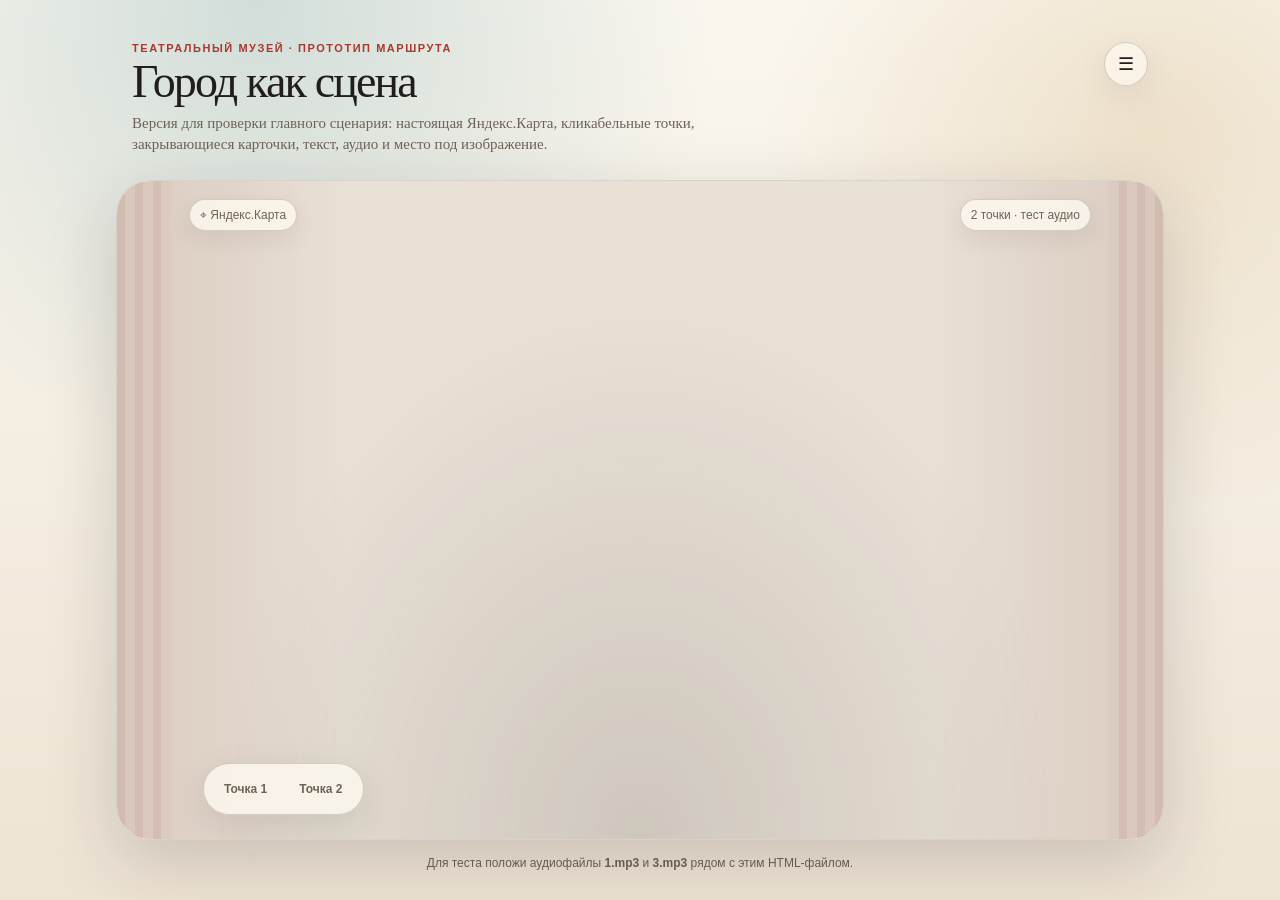
==== index.html @ aef34853 "Rename theatre_museum_yandex_map_prototype.html to index.html" ====
<!DOCTYPE html>
<html lang="ru">
<head>
  <meta charset="UTF-8" />
  <meta name="viewport" content="width=device-width, initial-scale=1.0, maximum-scale=1.0" />
  <title>Театральный маршрут — прототип с Яндекс.Картой</title>

  <!--
    Важно:
    1. Для реального проекта лучше подключать Яндекс.Карты с API-ключом:
       https://api-maps.yandex.ru/2.1/?apikey=ВАШ_КЛЮЧ&lang=ru_RU
    2. Для быстрого прототипа оставлено подключение без ключа.
    3. Положите файлы 1.mp3 и 3.mp3 рядом с этим HTML-файлом.
  -->
  <script src="https://api-maps.yandex.ru/2.1/?lang=ru_RU" type="text/javascript"></script>

  <style>
    :root {
      --paper: #f8f3ea;
      --paper-2: #fffaf1;
      --ink: #211d1a;
      --muted: #6f6258;
      --line: rgba(33, 29, 26, 0.18);
      --red: #a9392f;
      --red-dark: #812b25;
      --blue: #9fbfc0;
      --gold: #c39a55;
      --shadow: 0 24px 70px rgba(33, 29, 26, 0.18);
      --radius: 28px;
    }

    * {
      box-sizing: border-box;
    }

    html,
    body {
      margin: 0;
      min-height: 100%;
      font-family: Georgia, "Times New Roman", serif;
      color: var(--ink);
      background:
        radial-gradient(circle at 20% 0%, rgba(159, 191, 192, 0.45), transparent 34%),
        radial-gradient(circle at 90% 14%, rgba(195, 154, 85, 0.22), transparent 28%),
        linear-gradient(180deg, #fbf7ef 0%, #eee4d5 100%);
    }

    body {
      overflow-x: hidden;
    }

    .app {
      min-height: 100svh;
      display: grid;
      grid-template-rows: auto 1fr auto;
      padding: 18px;
      gap: 14px;
    }

    .topbar {
      display: flex;
      align-items: flex-start;
      justify-content: space-between;
      gap: 16px;
      padding: 16px 16px 10px;
    }

    .label {
      margin: 0 0 6px;
      font-family: Arial, Helvetica, sans-serif;
      font-size: 11px;
      letter-spacing: 0.14em;
      text-transform: uppercase;
      color: var(--red);
      font-weight: 700;
    }

    h1 {
      margin: 0;
      font-size: clamp(28px, 8vw, 46px);
      line-height: 0.95;
      letter-spacing: -0.04em;
      font-weight: 500;
      max-width: 640px;
    }

    .subtitle {
      margin: 9px 0 0;
      max-width: 620px;
      color: var(--muted);
      font-size: 15px;
      line-height: 1.45;
    }

    .menu-dot {
      width: 44px;
      height: 44px;
      border-radius: 50%;
      border: 1px solid var(--line);
      background: rgba(255, 250, 241, 0.7);
      display: grid;
      place-items: center;
      box-shadow: 0 10px 32px rgba(33, 29, 26, 0.08);
      flex: 0 0 auto;
    }

    .menu-dot::before {
      content: "☰";
      font-family: Arial, Helvetica, sans-serif;
      font-size: 18px;
      color: var(--ink);
    }

    .map-shell {
      position: relative;
      border: 1px solid var(--line);
      border-radius: 34px;
      min-height: 610px;
      overflow: hidden;
      background: var(--paper-2);
      box-shadow: var(--shadow);
      isolation: isolate;
    }

    #map {
      position: absolute;
      inset: 0;
      width: 100%;
      height: 100%;
      z-index: 1;
      background: #e9e1d6;
    }

    .map-shell::before {
      content: "";
      position: absolute;
      inset: 0;
      z-index: 2;
      pointer-events: none;
      background:
        linear-gradient(90deg, rgba(129, 43, 37, 0.12), transparent 22%, transparent 78%, rgba(129, 43, 37, 0.12)),
        radial-gradient(ellipse at 50% 100%, rgba(33, 29, 26, 0.13), transparent 58%);
      mix-blend-mode: multiply;
    }

    .curtain {
      position: absolute;
      top: 0;
      bottom: 0;
      width: 54px;
      z-index: 3;
      background:
        repeating-linear-gradient(
          90deg,
          rgba(129, 43, 37, 0.18) 0,
          rgba(129, 43, 37, 0.18) 8px,
          rgba(163, 57, 47, 0.05) 8px,
          rgba(163, 57, 47, 0.05) 18px
        );
      opacity: 0.55;
      pointer-events: none;
    }

    .curtain.left { left: 0; }
    .curtain.right { right: 0; transform: scaleX(-1); }

    .map-caption {
      position: absolute;
      top: 18px;
      left: 72px;
      right: 72px;
      z-index: 4;
      display: flex;
      justify-content: space-between;
      align-items: center;
      gap: 8px;
      pointer-events: none;
    }

    .pill {
      display: inline-flex;
      align-items: center;
      gap: 8px;
      background: rgba(255, 250, 241, 0.78);
      border: 1px solid var(--line);
      border-radius: 999px;
      padding: 8px 10px;
      backdrop-filter: blur(10px);
      color: var(--muted);
      font-family: Arial, Helvetica, sans-serif;
      font-size: 12px;
      box-shadow: 0 8px 24px rgba(33,29,26,.08);
    }

    .fallback {
      position: absolute;
      inset: 0;
      z-index: 0;
      display: grid;
      place-items: center;
      padding: 30px;
      text-align: center;
      color: var(--muted);
      background:
        linear-gradient(90deg, rgba(33,29,26,.04) 1px, transparent 1px),
        linear-gradient(180deg, rgba(33,29,26,.04) 1px, transparent 1px),
        var(--paper-2);
      background-size: 36px 36px, 36px 36px, auto;
    }

    .fallback strong {
      display: block;
      color: var(--ink);
      font-size: 22px;
      margin-bottom: 8px;
    }

    .bottom-sheet {
      position: fixed;
      left: 14px;
      right: 14px;
      bottom: 14px;
      z-index: 20;
      max-width: 760px;
      margin: 0 auto;
      border: 1px solid rgba(33, 29, 26, 0.16);
      border-radius: var(--radius);
      background: rgba(255, 250, 241, 0.94);
      box-shadow: 0 24px 80px rgba(33, 29, 26, 0.25);
      backdrop-filter: blur(18px);
      overflow: hidden;
      transform: translateY(calc(100% + 30px));
      opacity: 0;
      pointer-events: none;
      transition: transform .28s ease, opacity .28s ease;
    }

    .bottom-sheet.is-open {
      transform: translateY(0);
      opacity: 1;
      pointer-events: auto;
    }

    .sheet-top {
      display: flex;
      align-items: center;
      justify-content: center;
      position: relative;
      min-height: 30px;
      padding-top: 10px;
    }

    .sheet-handle {
      width: 48px;
      height: 5px;
      border-radius: 999px;
      background: rgba(33,29,26,.18);
    }

    .close-btn {
      position: absolute;
      right: 12px;
      top: 8px;
      width: 34px;
      height: 34px;
      border-radius: 50%;
      border: 1px solid var(--line);
      background: rgba(255,250,241,.9);
      color: var(--ink);
      font-size: 20px;
      line-height: 1;
      cursor: pointer;
    }

    .card {
      display: grid;
      grid-template-columns: 1fr;
      gap: 14px;
      padding: 8px 18px 18px;
    }

    .card-media {
      display: none;
      min-height: 160px;
      border-radius: 22px;
      overflow: hidden;
      background: #e8e0d3;
      border: 1px solid var(--line);
    }

    .card-media.is-visible {
      display: block;
    }

    .card-media img {
      width: 100%;
      height: 190px;
      object-fit: cover;
      display: block;
      filter: saturate(.82) contrast(.95);
    }

    .kicker {
      margin: 0 0 8px;
      font-family: Arial, Helvetica, sans-serif;
      font-size: 11px;
      letter-spacing: .14em;
      text-transform: uppercase;
      color: var(--red);
      font-weight: 800;
    }

    .card h2 {
      margin: 0;
      font-size: 28px;
      line-height: 1.02;
      font-weight: 500;
      letter-spacing: -0.03em;
    }

    .card-text {
      margin: 10px 0 0;
      color: var(--muted);
      font-size: 15px;
      line-height: 1.45;
    }

    .actions {
      display: flex;
      gap: 10px;
      align-items: center;
      margin-top: 16px;
      flex-wrap: wrap;
    }

    .audio-btn {
      border: none;
      border-radius: 999px;
      padding: 12px 16px;
      background: var(--ink);
      color: #fff8ed;
      font-family: Arial, Helvetica, sans-serif;
      font-weight: 800;
      font-size: 14px;
      cursor: pointer;
      box-shadow: 0 14px 30px rgba(33,29,26,.2);
    }

    .ghost-btn {
      border: 1px solid var(--line);
      border-radius: 999px;
      padding: 11px 14px;
      background: rgba(255,250,241,.72);
      color: var(--ink);
      font-family: Arial, Helvetica, sans-serif;
      font-weight: 700;
      font-size: 13px;
      cursor: pointer;
    }

    .audio-line {
      flex: 1 1 180px;
      min-width: 160px;
      display: flex;
      align-items: center;
      gap: 8px;
      font-family: Arial, Helvetica, sans-serif;
      font-size: 12px;
      color: var(--muted);
    }

    .progress {
      flex: 1;
      height: 6px;
      border-radius: 999px;
      background: rgba(33, 29, 26, 0.13);
      overflow: hidden;
    }

    .progress span {
      display: block;
      width: 0%;
      height: 100%;
      background: var(--red);
      transition: width .2s linear;
    }

    .route-tabs {
      position: absolute;
      left: 50%;
      bottom: 24px;
      transform: translateX(-50%);
      display: flex;
      gap: 8px;
      z-index: 5;
      padding: 8px;
      border: 1px solid var(--line);
      border-radius: 999px;
      background: rgba(255,250,241,.78);
      backdrop-filter: blur(10px);
      box-shadow: 0 12px 36px rgba(33,29,26,.1);
    }

    .tab {
      border: none;
      border-radius: 999px;
      padding: 10px 12px;
      background: transparent;
      color: var(--muted);
      font-family: Arial, Helvetica, sans-serif;
      font-weight: 800;
      font-size: 12px;
      cursor: pointer;
    }

    .tab.is-active {
      background: var(--red);
      color: #fff8ed;
    }

    .hint {
      padding: 0 16px 4px;
      color: var(--muted);
      font-family: Arial, Helvetica, sans-serif;
      font-size: 12px;
      text-align: center;
    }

    .ymaps-2-1-79-balloon,
    .ymaps-2-1-79-balloon__layout,
    .ymaps-2-1-79-balloon__content {
      display: none !important;
    }

    @media (min-width: 820px) {
      .app {
        max-width: 1100px;
        margin: 0 auto;
        padding: 26px;
      }

      .map-shell {
        min-height: 660px;
      }

      .bottom-sheet {
        position: absolute;
        left: auto;
        right: 42px;
        bottom: 42px;
        width: 390px;
        margin: 0;
      }

      .map-wrap {
        position: relative;
      }

      .card-media img {
        height: 210px;
      }

      .route-tabs {
        left: 86px;
        transform: none;
      }
    }

    @media (max-width: 520px) {
      .app {
        padding: 10px;
      }

      .topbar {
        padding: 12px 10px 4px;
      }

      .map-shell {
        border-radius: 26px;
        min-height: 68svh;
      }

      .curtain {
        width: 28px;
      }

      .map-caption {
        left: 42px;
        right: 42px;
        top: 12px;
      }

      .pill {
        font-size: 11px;
        padding: 7px 8px;
      }

      .pill.optional {
        display: none;
      }

      .route-tabs {
        bottom: 14px;
      }

      .bottom-sheet {
        left: 10px;
        right: 10px;
        bottom: 10px;
        max-height: 72svh;
        overflow: auto;
      }

      .card h2 {
        font-size: 25px;
      }

      .card-media img {
        height: 160px;
      }
    }
  </style>
</head>

<body>
  <main class="app">
    <header class="topbar">
      <div>
        <p class="label">Театральный музей · прототип маршрута</p>
        <h1>Город как сцена</h1>
        <p class="subtitle">
          Версия для проверки главного сценария: настоящая Яндекс.Карта, кликабельные точки,
          закрывающиеся карточки, текст, аудио и место под изображение.
        </p>
      </div>
      <div class="menu-dot" aria-hidden="true"></div>
    </header>

    <section class="map-wrap">
      <div class="map-shell">
        <div class="fallback">
          <div>
            <strong>Загрузка Яндекс.Карты</strong>
            Если карта не появилась, проверьте интернет или API-ключ Яндекс.Карт.
          </div>
        </div>

        <div id="map" aria-label="Яндекс.Карта с точками маршрута"></div>

        <div class="curtain left"></div>
        <div class="curtain right"></div>

        <div class="map-caption">
          <span class="pill">⌖ Яндекс.Карта</span>
          <span class="pill optional">2 точки · тест аудио</span>
        </div>

        <nav class="route-tabs" aria-label="Навигация по точкам">
          <button class="tab" data-point="0">Точка 1</button>
          <button class="tab" data-point="1">Точка 2</button>
        </nav>

        <article class="bottom-sheet" id="sheet" aria-live="polite" aria-hidden="true">
          <div class="sheet-top">
            <div class="sheet-handle"></div>
            <button class="close-btn" id="closeBtn" aria-label="Закрыть карточку">×</button>
          </div>

          <div class="card">
            <div class="card-media" id="cardMedia">
              <img id="cardImage" alt="Визуальная заглушка для точки маршрута" />
            </div>

            <div>
              <p class="kicker" id="cardKicker">Сцена I · аудио</p>
              <h2 id="cardTitle">Перед началом спектакля</h2>
              <p class="card-text" id="cardText">
                Эта точка открывает маршрут как пролог.
              </p>

              <div class="actions">
                <button class="audio-btn" id="playBtn">▶ Слушать</button>
                <button class="ghost-btn" id="nextBtn">Следующая точка</button>
                <div class="audio-line">
                  <span id="audioName">1.mp3</span>
                  <div class="progress"><span id="progressBar"></span></div>
                </div>
              </div>
            </div>
          </div>
        </article>
      </div>
    </section>

    <div class="hint">
      Для теста положи аудиофайлы <strong>1.mp3</strong> и <strong>3.mp3</strong> рядом с этим HTML-файлом.
    </div>
  </main>

  <audio id="audio"></audio>

  <script>
    const routePoints = [
      {
        coords: [59.9342802, 30.3350986],
        kicker: "Сцена I · аудио",
        title: "Перед началом спектакля",
        text: "Эта точка открывает маршрут как пролог: посетитель видит город не как набор адресов, а как пространство ожидания, жестов и голосов. Здесь можно прочитать короткий текст или включить аудиофрагмент.",
        audio: "1.mp3",
        image: null
      },
      {
        coords: [59.9386300, 30.3141300],
        kicker: "Сцена II · аудио и образ",
        title: "Невидимая механика",
        text: "Вторая точка показывает, как за видимой частью театра остаются нити, паузы, перемещения и техническая память места. Здесь карточка уже включает визуальный материал, текст и аудио.",
        audio: "3.mp3",
        image: "[data-uri]"
      }
    ];

    let map;
    let activeIndex = null;
    let placemarks = [];

    const audio = document.getElementById("audio");
    const sheet = document.getElementById("sheet");
    const closeBtn = document.getElementById("closeBtn");
    const playBtn = document.getElementById("playBtn");
    const nextBtn = document.getElementById("nextBtn");
    const progressBar = document.getElementById("progressBar");
    const cardKicker = document.getElementById("cardKicker");
    const cardTitle = document.getElementById("cardTitle");
    const cardText = document.getElementById("cardText");
    const audioName = document.getElementById("audioName");
    const cardMedia = document.getElementById("cardMedia");
    const cardImage = document.getElementById("cardImage");
    const tabs = Array.from(document.querySelectorAll(".tab"));

    function openSheet() {
      sheet.classList.add("is-open");
      sheet.setAttribute("aria-hidden", "false");
    }

    function closeSheet() {
      audio.pause();
      audio.currentTime = 0;
      playBtn.textContent = "▶ Слушать";
      progressBar.style.width = "0%";
      sheet.classList.remove("is-open");
      sheet.setAttribute("aria-hidden", "true");
      activeIndex = null;
      tabs.forEach((btn) => btn.classList.remove("is-active"));
      updatePlacemarkStyles();
    }

    function setActivePoint(index, shouldPan = true) {
      activeIndex = index;
      const point = routePoints[index];

      audio.pause();
      audio.currentTime = 0;
      audio.src = point.audio;
      playBtn.textContent = "▶ Слушать";
      progressBar.style.width = "0%";

      cardKicker.textContent = point.kicker;
      cardTitle.textContent = point.title;
      cardText.textContent = point.text;
      audioName.textContent = point.audio;

      if (point.image) {
        cardImage.src = point.image;
        cardMedia.classList.add("is-visible");
      } else {
        cardImage.removeAttribute("src");
        cardMedia.classList.remove("is-visible");
      }

      tabs.forEach((btn, i) => btn.classList.toggle("is-active", i === index));
      updatePlacemarkStyles();
      openSheet();

      if (map && shouldPan) {
        map.panTo(point.coords, { duration: 350, flying: false });
      }
    }

    function updatePlacemarkStyles() {
      placemarks.forEach((placemark, index) => {
        const isActive = index === activeIndex;
        placemark.options.set({
          iconColor: isActive ? "#812b25" : "#a9392f"
        });
      });
    }

    function toggleAudio() {
      if (activeIndex === null) return;

      if (!audio.src) {
        audio.src = routePoints[activeIndex].audio;
      }

      if (audio.paused) {
        audio.play().then(() => {
          playBtn.textContent = "⏸ Пауза";
        }).catch(() => {
          playBtn.textContent = "Файл не найден";
          setTimeout(() => playBtn.textContent = "▶ Слушать", 1400);
        });
      } else {
        audio.pause();
        playBtn.textContent = "▶ Слушать";
      }
    }

    function initMap() {
      map = new ymaps.Map("map", {
        center: [59.9364, 30.3245],
        zoom: 14,
        controls: ["zoomControl", "geolocationControl"]
      }, {
        suppressMapOpenBlock: true,
        yandexMapDisablePoiInteractivity: true
      });

      map.behaviors.disable("scrollZoom");

      const routeLine = new ymaps.Polyline(
        routePoints.map((point) => point.coords),
        {},
        {
          strokeColor: "#a9392f",
          strokeWidth: 3,
          strokeOpacity: 0.72,
          strokeStyle: "shortdash"
        }
      );

      map.geoObjects.add(routeLine);

      routePoints.forEach((point, index) => {
        const placemark = new ymaps.Placemark(point.coords, {
          hintContent: point.title,
          iconContent: String(index + 1)
        }, {
          preset: "islands#redStretchyIcon",
          iconColor: "#a9392f",
          hideIconOnBalloonOpen: false,
          balloonPanelMaxMapArea: 0
        });

        placemark.events.add("click", () => {
          setActivePoint(index, false);
        });

        placemarks.push(placemark);
        map.geoObjects.add(placemark);
      });

      map.setBounds(map.geoObjects.getBounds(), {
        checkZoomRange: true,
        zoomMargin: [80, 80, 190, 80]
      });
    }

    tabs.forEach((btn) => {
      btn.addEventListener("click", () => setActivePoint(Number(btn.dataset.point)));
    });

    closeBtn.addEventListener("click", closeSheet);

    document.addEventListener("keydown", (event) => {
      if (event.key === "Escape") closeSheet();
    });

    nextBtn.addEventListener("click", () => {
      const nextIndex = activeIndex === null ? 0 : (activeIndex + 1) % routePoints.length;
      setActivePoint(nextIndex);
    });

    playBtn.addEventListener("click", toggleAudio);

    audio.addEventListener("timeupdate", () => {
      if (!audio.duration) return;
      const progress = (audio.currentTime / audio.duration) * 100;
      progressBar.style.width = progress + "%";
    });

    audio.addEventListener("ended", () => {
      playBtn.textContent = "▶ Слушать";
      progressBar.style.width = "0%";
    });

    if (window.ymaps) {
      ymaps.ready(initMap);
    } else {
      document.querySelector(".fallback strong").textContent = "Яндекс.Карта не загрузилась";
    }
  </script>
</body>
</html>
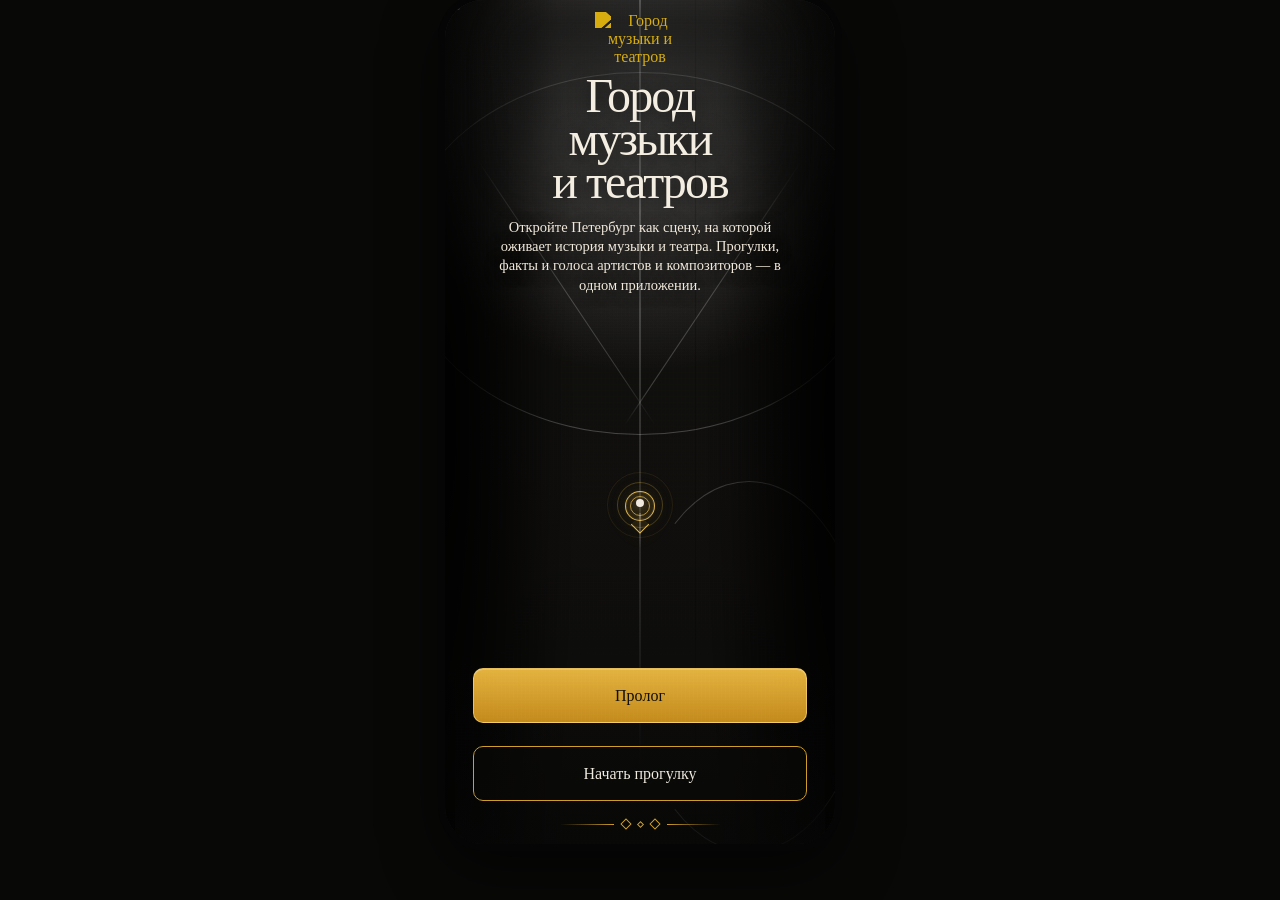
==== commit 4f6bec7d: "Add files via upload" ====
--- a/index.html
+++ b/index.html
@@ -1,803 +1,211 @@
-<!DOCTYPE html>
+<!doctype html>
 <html lang="ru">
 <head>
   <meta charset="UTF-8" />
-  <meta name="viewport" content="width=device-width, initial-scale=1.0, maximum-scale=1.0" />
-  <title>Театральный маршрут — прототип с Яндекс.Картой</title>
-
-  <!--
-    Важно:
-    1. Для реального проекта лучше подключать Яндекс.Карты с API-ключом:
-       https://api-maps.yandex.ru/2.1/?apikey=ВАШ_КЛЮЧ&lang=ru_RU
-    2. Для быстрого прототипа оставлено подключение без ключа.
-    3. Положите файлы 1.mp3 и 3.mp3 рядом с этим HTML-файлом.
-  -->
-  <script src="https://api-maps.yandex.ru/2.1/?lang=ru_RU" type="text/javascript"></script>
-
-  <style>
-    :root {
-      --paper: #f8f3ea;
-      --paper-2: #fffaf1;
-      --ink: #211d1a;
-      --muted: #6f6258;
-      --line: rgba(33, 29, 26, 0.18);
-      --red: #a9392f;
-      --red-dark: #812b25;
-      --blue: #9fbfc0;
-      --gold: #c39a55;
-      --shadow: 0 24px 70px rgba(33, 29, 26, 0.18);
-      --radius: 28px;
-    }
-
-    * {
-      box-sizing: border-box;
-    }
-
-    html,
-    body {
-      margin: 0;
-      min-height: 100%;
-      font-family: Georgia, "Times New Roman", serif;
-      color: var(--ink);
-      background:
-        radial-gradient(circle at 20% 0%, rgba(159, 191, 192, 0.45), transparent 34%),
-        radial-gradient(circle at 90% 14%, rgba(195, 154, 85, 0.22), transparent 28%),
-        linear-gradient(180deg, #fbf7ef 0%, #eee4d5 100%);
-    }
-
-    body {
-      overflow-x: hidden;
-    }
-
-    .app {
-      min-height: 100svh;
-      display: grid;
-      grid-template-rows: auto 1fr auto;
-      padding: 18px;
-      gap: 14px;
-    }
-
-    .topbar {
-      display: flex;
-      align-items: flex-start;
-      justify-content: space-between;
-      gap: 16px;
-      padding: 16px 16px 10px;
-    }
-
-    .label {
-      margin: 0 0 6px;
-      font-family: Arial, Helvetica, sans-serif;
-      font-size: 11px;
-      letter-spacing: 0.14em;
-      text-transform: uppercase;
-      color: var(--red);
-      font-weight: 700;
-    }
-
-    h1 {
-      margin: 0;
-      font-size: clamp(28px, 8vw, 46px);
-      line-height: 0.95;
-      letter-spacing: -0.04em;
-      font-weight: 500;
-      max-width: 640px;
-    }
-
-    .subtitle {
-      margin: 9px 0 0;
-      max-width: 620px;
-      color: var(--muted);
-      font-size: 15px;
-      line-height: 1.45;
-    }
-
-    .menu-dot {
-      width: 44px;
-      height: 44px;
-      border-radius: 50%;
-      border: 1px solid var(--line);
-      background: rgba(255, 250, 241, 0.7);
-      display: grid;
-      place-items: center;
-      box-shadow: 0 10px 32px rgba(33, 29, 26, 0.08);
-      flex: 0 0 auto;
-    }
-
-    .menu-dot::before {
-      content: "☰";
-      font-family: Arial, Helvetica, sans-serif;
-      font-size: 18px;
-      color: var(--ink);
-    }
-
-    .map-shell {
-      position: relative;
-      border: 1px solid var(--line);
-      border-radius: 34px;
-      min-height: 610px;
-      overflow: hidden;
-      background: var(--paper-2);
-      box-shadow: var(--shadow);
-      isolation: isolate;
-    }
-
-    #map {
-      position: absolute;
-      inset: 0;
-      width: 100%;
-      height: 100%;
-      z-index: 1;
-      background: #e9e1d6;
-    }
-
-    .map-shell::before {
-      content: "";
-      position: absolute;
-      inset: 0;
-      z-index: 2;
-      pointer-events: none;
-      background:
-        linear-gradient(90deg, rgba(129, 43, 37, 0.12), transparent 22%, transparent 78%, rgba(129, 43, 37, 0.12)),
-        radial-gradient(ellipse at 50% 100%, rgba(33, 29, 26, 0.13), transparent 58%);
-      mix-blend-mode: multiply;
-    }
-
-    .curtain {
-      position: absolute;
-      top: 0;
-      bottom: 0;
-      width: 54px;
-      z-index: 3;
-      background:
-        repeating-linear-gradient(
-          90deg,
-          rgba(129, 43, 37, 0.18) 0,
-          rgba(129, 43, 37, 0.18) 8px,
-          rgba(163, 57, 47, 0.05) 8px,
-          rgba(163, 57, 47, 0.05) 18px
-        );
-      opacity: 0.55;
-      pointer-events: none;
-    }
-
-    .curtain.left { left: 0; }
-    .curtain.right { right: 0; transform: scaleX(-1); }
-
-    .map-caption {
-      position: absolute;
-      top: 18px;
-      left: 72px;
-      right: 72px;
-      z-index: 4;
-      display: flex;
-      justify-content: space-between;
-      align-items: center;
-      gap: 8px;
-      pointer-events: none;
-    }
-
-    .pill {
-      display: inline-flex;
-      align-items: center;
-      gap: 8px;
-      background: rgba(255, 250, 241, 0.78);
-      border: 1px solid var(--line);
-      border-radius: 999px;
-      padding: 8px 10px;
-      backdrop-filter: blur(10px);
-      color: var(--muted);
-      font-family: Arial, Helvetica, sans-serif;
-      font-size: 12px;
-      box-shadow: 0 8px 24px rgba(33,29,26,.08);
-    }
-
-    .fallback {
-      position: absolute;
-      inset: 0;
-      z-index: 0;
-      display: grid;
-      place-items: center;
-      padding: 30px;
-      text-align: center;
-      color: var(--muted);
-      background:
-        linear-gradient(90deg, rgba(33,29,26,.04) 1px, transparent 1px),
-        linear-gradient(180deg, rgba(33,29,26,.04) 1px, transparent 1px),
-        var(--paper-2);
-      background-size: 36px 36px, 36px 36px, auto;
-    }
-
-    .fallback strong {
-      display: block;
-      color: var(--ink);
-      font-size: 22px;
-      margin-bottom: 8px;
-    }
-
-    .bottom-sheet {
-      position: fixed;
-      left: 14px;
-      right: 14px;
-      bottom: 14px;
-      z-index: 20;
-      max-width: 760px;
-      margin: 0 auto;
-      border: 1px solid rgba(33, 29, 26, 0.16);
-      border-radius: var(--radius);
-      background: rgba(255, 250, 241, 0.94);
-      box-shadow: 0 24px 80px rgba(33, 29, 26, 0.25);
-      backdrop-filter: blur(18px);
-      overflow: hidden;
-      transform: translateY(calc(100% + 30px));
-      opacity: 0;
-      pointer-events: none;
-      transition: transform .28s ease, opacity .28s ease;
-    }
-
-    .bottom-sheet.is-open {
-      transform: translateY(0);
-      opacity: 1;
-      pointer-events: auto;
-    }
-
-    .sheet-top {
-      display: flex;
-      align-items: center;
-      justify-content: center;
-      position: relative;
-      min-height: 30px;
-      padding-top: 10px;
-    }
-
-    .sheet-handle {
-      width: 48px;
-      height: 5px;
-      border-radius: 999px;
-      background: rgba(33,29,26,.18);
-    }
-
-    .close-btn {
-      position: absolute;
-      right: 12px;
-      top: 8px;
-      width: 34px;
-      height: 34px;
-      border-radius: 50%;
-      border: 1px solid var(--line);
-      background: rgba(255,250,241,.9);
-      color: var(--ink);
-      font-size: 20px;
-      line-height: 1;
-      cursor: pointer;
-    }
-
-    .card {
-      display: grid;
-      grid-template-columns: 1fr;
-      gap: 14px;
-      padding: 8px 18px 18px;
-    }
-
-    .card-media {
-      display: none;
-      min-height: 160px;
-      border-radius: 22px;
-      overflow: hidden;
-      background: #e8e0d3;
-      border: 1px solid var(--line);
-    }
-
-    .card-media.is-visible {
-      display: block;
-    }
-
-    .card-media img {
-      width: 100%;
-      height: 190px;
-      object-fit: cover;
-      display: block;
-      filter: saturate(.82) contrast(.95);
-    }
-
-    .kicker {
-      margin: 0 0 8px;
-      font-family: Arial, Helvetica, sans-serif;
-      font-size: 11px;
-      letter-spacing: .14em;
-      text-transform: uppercase;
-      color: var(--red);
-      font-weight: 800;
-    }
-
-    .card h2 {
-      margin: 0;
-      font-size: 28px;
-      line-height: 1.02;
-      font-weight: 500;
-      letter-spacing: -0.03em;
-    }
-
-    .card-text {
-      margin: 10px 0 0;
-      color: var(--muted);
-      font-size: 15px;
-      line-height: 1.45;
-    }
-
-    .actions {
-      display: flex;
-      gap: 10px;
-      align-items: center;
-      margin-top: 16px;
-      flex-wrap: wrap;
-    }
-
-    .audio-btn {
-      border: none;
-      border-radius: 999px;
-      padding: 12px 16px;
-      background: var(--ink);
-      color: #fff8ed;
-      font-family: Arial, Helvetica, sans-serif;
-      font-weight: 800;
-      font-size: 14px;
-      cursor: pointer;
-      box-shadow: 0 14px 30px rgba(33,29,26,.2);
-    }
-
-    .ghost-btn {
-      border: 1px solid var(--line);
-      border-radius: 999px;
-      padding: 11px 14px;
-      background: rgba(255,250,241,.72);
-      color: var(--ink);
-      font-family: Arial, Helvetica, sans-serif;
-      font-weight: 700;
-      font-size: 13px;
-      cursor: pointer;
-    }
-
-    .audio-line {
-      flex: 1 1 180px;
-      min-width: 160px;
-      display: flex;
-      align-items: center;
-      gap: 8px;
-      font-family: Arial, Helvetica, sans-serif;
-      font-size: 12px;
-      color: var(--muted);
-    }
-
-    .progress {
-      flex: 1;
-      height: 6px;
-      border-radius: 999px;
-      background: rgba(33, 29, 26, 0.13);
-      overflow: hidden;
-    }
-
-    .progress span {
-      display: block;
-      width: 0%;
-      height: 100%;
-      background: var(--red);
-      transition: width .2s linear;
-    }
-
-    .route-tabs {
-      position: absolute;
-      left: 50%;
-      bottom: 24px;
-      transform: translateX(-50%);
-      display: flex;
-      gap: 8px;
-      z-index: 5;
-      padding: 8px;
-      border: 1px solid var(--line);
-      border-radius: 999px;
-      background: rgba(255,250,241,.78);
-      backdrop-filter: blur(10px);
-      box-shadow: 0 12px 36px rgba(33,29,26,.1);
-    }
-
-    .tab {
-      border: none;
-      border-radius: 999px;
-      padding: 10px 12px;
-      background: transparent;
-      color: var(--muted);
-      font-family: Arial, Helvetica, sans-serif;
-      font-weight: 800;
-      font-size: 12px;
-      cursor: pointer;
-    }
-
-    .tab.is-active {
-      background: var(--red);
-      color: #fff8ed;
-    }
-
-    .hint {
-      padding: 0 16px 4px;
-      color: var(--muted);
-      font-family: Arial, Helvetica, sans-serif;
-      font-size: 12px;
-      text-align: center;
-    }
-
-    .ymaps-2-1-79-balloon,
-    .ymaps-2-1-79-balloon__layout,
-    .ymaps-2-1-79-balloon__content {
-      display: none !important;
-    }
-
-    @media (min-width: 820px) {
-      .app {
-        max-width: 1100px;
-        margin: 0 auto;
-        padding: 26px;
-      }
-
-      .map-shell {
-        min-height: 660px;
-      }
-
-      .bottom-sheet {
-        position: absolute;
-        left: auto;
-        right: 42px;
-        bottom: 42px;
-        width: 390px;
-        margin: 0;
-      }
-
-      .map-wrap {
-        position: relative;
-      }
-
-      .card-media img {
-        height: 210px;
-      }
-
-      .route-tabs {
-        left: 86px;
-        transform: none;
-      }
-    }
-
-    @media (max-width: 520px) {
-      .app {
-        padding: 10px;
-      }
-
-      .topbar {
-        padding: 12px 10px 4px;
-      }
-
-      .map-shell {
-        border-radius: 26px;
-        min-height: 68svh;
-      }
-
-      .curtain {
-        width: 28px;
-      }
-
-      .map-caption {
-        left: 42px;
-        right: 42px;
-        top: 12px;
-      }
-
-      .pill {
-        font-size: 11px;
-        padding: 7px 8px;
-      }
-
-      .pill.optional {
-        display: none;
-      }
-
-      .route-tabs {
-        bottom: 14px;
-      }
-
-      .bottom-sheet {
-        left: 10px;
-        right: 10px;
-        bottom: 10px;
-        max-height: 72svh;
-        overflow: auto;
-      }
-
-      .card h2 {
-        font-size: 25px;
-      }
-
-      .card-media img {
-        height: 160px;
-      }
-    }
-  </style>
+  <meta name="viewport" content="width=device-width, initial-scale=1, maximum-scale=1, viewport-fit=cover" />
+  <meta name="theme-color" content="#11100e" />
+  <title>Город музыки и театров</title>
+  <link rel="manifest" href="./manifest.webmanifest" />
+  <link rel="stylesheet" href="./styles.css" />
 </head>
-
 <body>
-  <main class="app">
-    <header class="topbar">
-      <div>
-        <p class="label">Театральный музей · прототип маршрута</p>
-        <h1>Город как сцена</h1>
-        <p class="subtitle">
-          Версия для проверки главного сценария: настоящая Яндекс.Карта, кликабельные точки,
-          закрывающиеся карточки, текст, аудио и место под изображение.
-        </p>
+  <main class="app" id="app">
+    <section class="screen intro-screen" id="introScreen">
+      <img class="intro-bg" src="./assets/intro-bg.jpg" alt="" />
+      <div class="intro-bg-fog"></div>
+      <div class="film-overlay"></div>
+      <div class="curtain"></div>
+      <div class="geometry" aria-hidden="true">
+        <div class="axis"></div>
+        <div class="tri-line tri-left"></div>
+        <div class="tri-line tri-right"></div>
+        <div class="arc arc-top"></div>
+        <div class="arc arc-bottom"></div>
+        <div class="focus-target"><span class="pin-outer"></span><span class="pin-inner"></span><span class="pin-stem"></span></div>
       </div>
-      <div class="menu-dot" aria-hidden="true"></div>
-    </header>
-
-    <section class="map-wrap">
-      <div class="map-shell">
-        <div class="fallback">
-          <div>
-            <strong>Загрузка Яндекс.Карты</strong>
-            Если карта не появилась, проверьте интернет или API-ключ Яндекс.Карт.
-          </div>
-        </div>
-
-        <div id="map" aria-label="Яндекс.Карта с точками маршрута"></div>
-
-        <div class="curtain left"></div>
-        <div class="curtain right"></div>
-
-        <div class="map-caption">
-          <span class="pill">⌖ Яндекс.Карта</span>
-          <span class="pill optional">2 точки · тест аудио</span>
-        </div>
-
-        <nav class="route-tabs" aria-label="Навигация по точкам">
-          <button class="tab" data-point="0">Точка 1</button>
-          <button class="tab" data-point="1">Точка 2</button>
-        </nav>
-
-        <article class="bottom-sheet" id="sheet" aria-live="polite" aria-hidden="true">
-          <div class="sheet-top">
-            <div class="sheet-handle"></div>
-            <button class="close-btn" id="closeBtn" aria-label="Закрыть карточку">×</button>
-          </div>
-
-          <div class="card">
-            <div class="card-media" id="cardMedia">
-              <img id="cardImage" alt="Визуальная заглушка для точки маршрута" />
-            </div>
-
+      <header class="intro-copy">
+        <img class="logo gold-logo" src="./assets/logo.png" alt="Город музыки и театров" />
+        <h1>Город<br>музыки<br>и театров</h1>
+        <p>Откройте Петербург как сцену, на которой оживает история музыки и театра. Прогулки, факты и голоса артистов и композиторов — в одном приложении.</p>
+      </header>
+      <img class="hero" src="./assets/hero.png" alt="" />
+      <footer class="intro-bottom">
+        <button class="btn primary" id="chooseRoute" type="button">Пролог</button>
+        <button class="btn secondary" id="goMapFromIntro" type="button">Начать прогулку</button>
+        <div class="book-divider"><span></span><b></b><i></i><b></b><span></span></div>
+      </footer>
+    </section>
+
+    <section class="screen prologue-screen" id="prologueScreen" hidden>
+      <img class="prologue-bg" src="./assets/prologue-alexandrinka.png" alt="" />
+      <div class="prologue-bg-shade"></div>
+      <div class="film-overlay prologue-film"></div>
+      <div class="curtain"></div>
+      <div class="prologue-geometry" aria-hidden="true">
+        <div class="axis"></div>
+        <div class="arc arc-top"></div>
+        <div class="arc arc-bottom"></div>
+        <div class="tri-line tri-left"></div>
+        <div class="tri-line tri-right"></div>
+      </div>
+      <header class="prologue-head">
+        <button class="round prologue-back" id="backToIntro" type="button">←</button>
+        <div class="prologue-head-copy">
+          <div class="kicker">Город музыки и театров</div>
+          <h2>Пролог</h2>
+        </div>
+      </header>
+      <img class="prologue-hero" src="./assets/hero.png" alt="" />
+      <main class="prologue-main">
+        <section class="prologue-block prologue-intro-card">
+          <div class="prologue-decor"><span></span><b></b><b></b></div>
+          <p>Этот проект приглашает вас стать собеседником Петербурга. Наш город хранит следы встреч, разногласий, дружбы, учительства и художественного риска.</p>
+          <p>Четыре маршрута проведут вас по разным линиям театральной, музыкальной и культурной памяти города.</p>
+        </section>
+
+        <section class="prologue-block prologue-rules-card">
+          <h3>Как устроена прогулка</h3>
+          <p>У каждого маршрута свои цвет, ритм и оптика. Сделав город собеседником, мы предлагаем вам прогуляться по нему, погружаясь в истории, которые он хранит.</p>
+          <p>Точки на карте открываются как сцены спектакля: вы будете находиться между тем, что было, и тем, что могло быть.</p>
+          <p>Вы сможете читать и слушать, повторяя путь наших героев. В рамках одной сессии приложение запоминает, в каких точках вы были, какие просмотрели, а что ещё впереди.</p>
+        </section>
+      </main>
+      <footer class="prologue-actions">
+        <button class="btn primary" id="goRouteSelect" type="button">Выбрать маршрут</button>
+      </footer>
+    </section>
+
+    <section class="screen route-select-screen" id="routesScreen" hidden>
+      <img class="route-select-bg" src="./assets/route-forward.png" alt="" />
+      <div class="route-select-shade"></div>
+      <div class="film-overlay route-select-film"></div>
+      <div class="curtain"></div>
+      <header class="route-select-head">
+        <button class="round route-select-back" id="backToPrologue" type="button">←</button>
+        <div class="route-select-head-copy">
+          <div class="kicker">Город музыки и театров</div>
+          <h2>Выбрать маршрут</h2>
+        </div>
+      </header>
+      <main class="route-select-main">
+        <div class="route-choice-grid">
+          <button class="route-choice active" data-route="1" type="button">
+            <span class="route-choice-badge c1">1</span>
+            <span class="route-choice-text"><strong>Жёлтый маршрут</strong><em>Римский-Корсаков — Шаляпин</em></span>
+          </button>
+          <button class="route-choice" data-route="2" type="button">
+            <span class="route-choice-badge c2">2</span>
+            <span class="route-choice-text"><strong>Синий маршрут</strong><em>Дягилев</em></span>
+          </button>
+          <button class="route-choice" data-route="3" type="button">
+            <span class="route-choice-badge c3">3</span>
+            <span class="route-choice-text"><strong>Фиолетовый маршрут</strong><em>Фонтанный дом</em></span>
+          </button>
+          <button class="route-choice" data-route="4" type="button">
+            <span class="route-choice-badge c4">4</span>
+            <span class="route-choice-text"><strong>Зелёный маршрут</strong><em>Репин — Серов</em></span>
+          </button>
+        </div>
+
+        <section class="route-select-detail">
+          <div class="sheet-label">Пояснение</div>
+          <h3 id="routeTitle">1. Музей-квартира Римского-Корсакова → Театральный музей</h3>
+          <p id="routeText">Маршрут о творческом взаимопонимании, раннем узнавании таланта и прогулке, в которой разговор продолжается на ходу.</p>
+        </section>
+
+        <button class="btn primary" id="openRouteMap" type="button">Начать прогулку</button>
+      </main>
+    </section>
+
+    <section class="screen yandex-screen sheet-closed" id="yandexScreen" hidden>
+      <div class="map-theatre-bg"></div>
+      <header class="map-head">
+        <button class="map-logo-button" id="mapLogoHome" type="button" aria-label="На главную"><img src="./assets/logo.png" alt="" /></button>
+        <div class="map-title-block">
+          <div>Город музыки и театров</div>
+          <h2>Карта маршрута</h2>
+        </div>
+        <button class="map-burger" id="openDrawer" type="button" aria-label="Открыть меню"><span></span><span></span><span></span></button>
+      </header>
+      <div class="map-area" id="mapArea">
+        <div id="ymap"></div>
+        <div class="map-loader" id="mapLoader">Загрузка Яндекс.Карты…</div>
+        <div class="map-cinema"></div>
+        <button class="geo-action" id="geoAction" type="button" aria-label="Показать мою геолокацию"><span>⌖</span></button>
+        <div class="map-credit-mask"></div>
+      </div>
+      <section class="point-sheet closed" id="pointSheet">
+        <div class="sheet-topbar">
+          <button class="sheet-toggle" id="sheetToggle" type="button" aria-label="Развернуть карточку"><span class="handle"></span></button>
+          <div class="sheet-peek" id="sheetPeek">
+            <span class="peek-route-copy">Вы проходите маршрут <b id="peekRouteText">#1</b></span>
+            <span class="peek-pin c1" id="peekPointPin"><span id="peekPointNum">1</span></span>
+            <span class="peek-open">↑ открыть</span>
+          </div>
+          <button class="sheet-close" id="closePointSheet" type="button" aria-label="Свернуть карточку">×</button>
+        </div>
+        <div class="point-content">
+          <div class="point-sheet-top">
             <div>
-              <p class="kicker" id="cardKicker">Сцена I · аудио</p>
-              <h2 id="cardTitle">Перед началом спектакля</h2>
-              <p class="card-text" id="cardText">
-                Эта точка открывает маршрут как пролог.
-              </p>
-
-              <div class="actions">
-                <button class="audio-btn" id="playBtn">▶ Слушать</button>
-                <button class="ghost-btn" id="nextBtn">Следующая точка</button>
-                <div class="audio-line">
-                  <span id="audioName">1.mp3</span>
-                  <div class="progress"><span id="progressBar"></span></div>
-                </div>
+              <div class="sheet-label dark-label" id="pointCounter">Точка 1 из 4</div>
+              <h3 id="mapPointTitle">1. Музей-квартира Римского-Корсакова → Театральный музей</h3>
+            </div>
+            <div class="point-preview c1" id="pointPreview">1</div>
+          </div>
+          <p id="mapPointText">Черновик карты маршрута. Сейчас это единая карта с четырьмя стартовыми точками; дальше сюда можно подставить четыре отдельно размеченные карты.</p>
+          <div class="audio-player">
+            <button class="audio-play" id="audioPlay" type="button" aria-label="Воспроизвести"></button>
+            <div class="audio-track-wrap">
+              <div class="audio-times"><span id="audioCurrent">00:00</span><span id="audioDuration">00:00</span></div>
+              <input id="audioSeek" class="audio-seek" type="range" min="0" max="100" value="0" step="1" aria-label="Позиция аудио" />
+            </div>
+            <audio id="routeAudio" preload="metadata" src="./assets/1.mp3"></audio>
+          </div>
+          <div class="point-nav">
+            <button class="sheet-nav" id="mapBack" type="button">← <span>Назад</span></button>
+            <div class="nav-icon-group">
+              <button class="sheet-nav icon-nav" id="goHome" type="button" aria-label="На главную">⌂</button>
+              <button class="sheet-nav icon-nav" id="openRouteList" type="button" aria-label="Список точек">☰</button>
+            </div>
+            <button class="sheet-nav next" id="nextRoute" type="button"><span>Вперед</span> →</button>
+          </div>
+        </div>
+      </section>
+      <aside class="route-drawer" id="routeDrawer" hidden>
+        <div class="drawer-panel-wrap">
+          <div class="drawer-head">
+            <div><div class="drawer-kicker">Маршрут и проект</div><h3>Навигация</h3></div>
+            <button class="drawer-close" id="closeDrawer" type="button" aria-label="Закрыть">×</button>
+          </div>
+          <div class="drawer-tabs" role="tablist">
+            <button class="drawer-tab active" data-tab="points" type="button">Точки</button>
+            <button class="drawer-tab" data-tab="project" type="button">О проекте</button>
+            <button class="drawer-tab" data-tab="poster" type="button">Афиша</button>
+          </div>
+          <div class="drawer-scroll-area" id="drawerScrollArea">
+            <div class="drawer-panel active" id="drawerPanelPoints">
+              <div class="drawer-route-chip" id="drawerRouteChip">Вы проходите маршрут <strong>#1</strong></div>
+              <div class="drawer-progress-box">
+                <div class="drawer-progress-title">Прогресс</div>
+                <p>Выбирайте любую точку маршрута. Пройденные точки помечаются. Точка, из которой вы попали в этот список — выделена. Нажимая на точку в этом списке, вы переноситесь в нее, и она становится активной. Для продолжения пути закройте этот список.</p>
+                <div class="drawer-progress-line"><span id="drawerProgressLine"></span></div>
+                <div class="drawer-progress-meta"><span id="drawerProgressLabel">1 / 4</span><span>маршрут</span></div>
               </div>
-            </div>
-          </div>
-        </article>
-      </div>
-    </section>
-
-    <div class="hint">
-      Для теста положи аудиофайлы <strong>1.mp3</strong> и <strong>3.mp3</strong> рядом с этим HTML-файлом.
-    </div>
+              <div class="drawer-route-list" id="drawerRouteList"></div>
+            </div>
+            <div class="drawer-panel" id="drawerPanelProject" hidden>
+              <div class="drawer-text-block"><h4>О проекте</h4><p>Здесь появится содержательное описание проекта, его логики, механики прогулок и связей между маршрутами, аудио и картой.</p><p>Пока это демонстрационный блок-заглушка для структуры меню.</p></div>
+            </div>
+            <div class="drawer-panel" id="drawerPanelPoster" hidden>
+              <div class="drawer-text-block"><h4>Афиша</h4><p>Ниже встроен билетный виджет музея.</p></div>
+              <div class="poster-frame-wrap"><iframe class="poster-frame" src="https://theatremuseum.ru/event" title="Афиша музея" loading="lazy"></iframe></div>
+            </div>
+          </div>
+          <div class="drawer-bottom-hint">↓ листайте</div>
+        </div>
+      </aside>
+    </section>
   </main>
-
-  <audio id="audio"></audio>
-
-  <script>
-    const routePoints = [
-      {
-        coords: [59.9342802, 30.3350986],
-        kicker: "Сцена I · аудио",
-        title: "Перед началом спектакля",
-        text: "Эта точка открывает маршрут как пролог: посетитель видит город не как набор адресов, а как пространство ожидания, жестов и голосов. Здесь можно прочитать короткий текст или включить аудиофрагмент.",
-        audio: "1.mp3",
-        image: null
-      },
-      {
-        coords: [59.9386300, 30.3141300],
-        kicker: "Сцена II · аудио и образ",
-        title: "Невидимая механика",
-        text: "Вторая точка показывает, как за видимой частью театра остаются нити, паузы, перемещения и техническая память места. Здесь карточка уже включает визуальный материал, текст и аудио.",
-        audio: "3.mp3",
-        image: "[data-uri]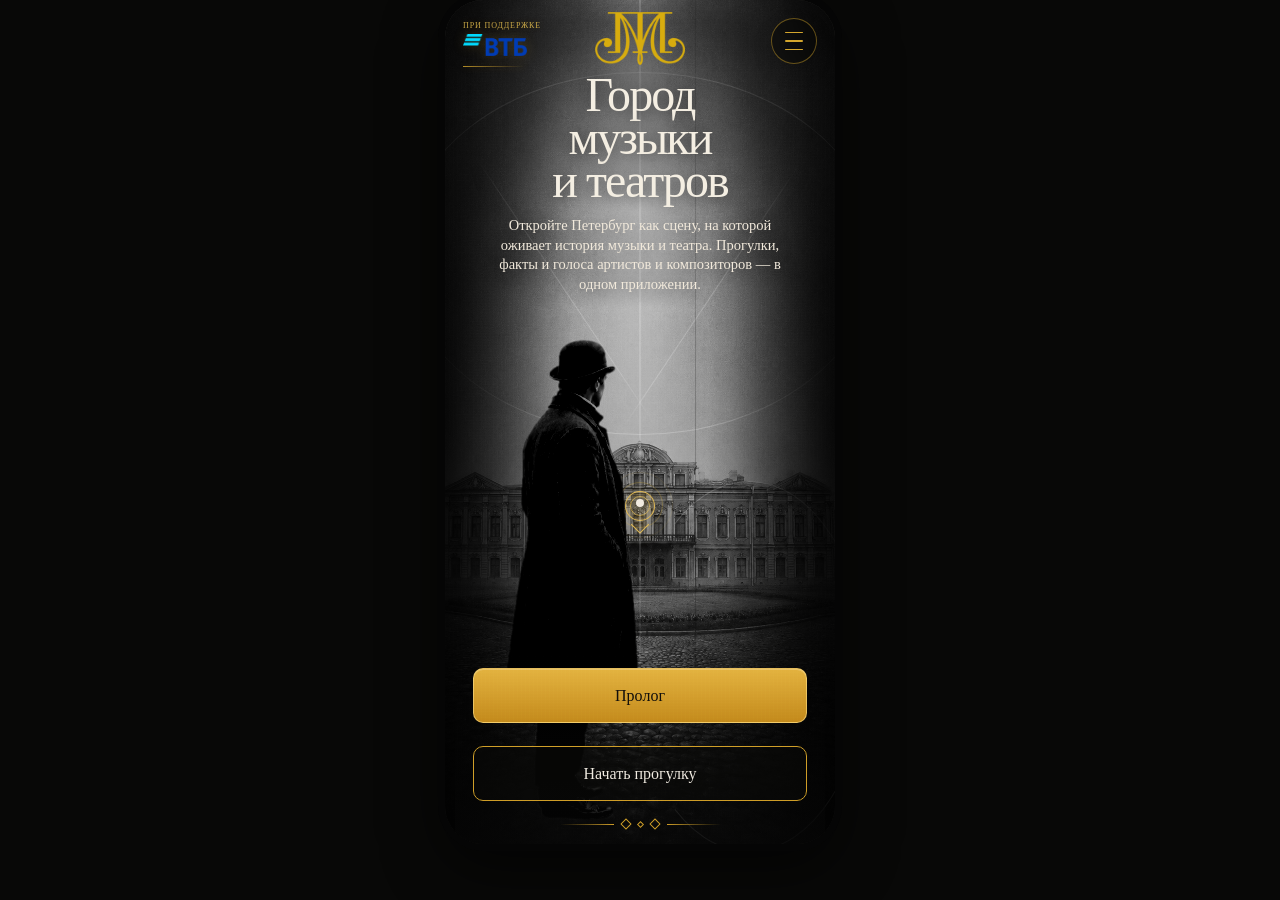
==== commit 2e6fdeaa: "Add files via upload" ====
--- a/index.html
+++ b/index.html
@@ -15,6 +15,11 @@
       <div class="intro-bg-fog"></div>
       <div class="film-overlay"></div>
       <div class="curtain"></div>
+      <div class="intro-sponsor" aria-label="При поддержке ВТБ">
+        <span>При поддержке</span>
+        <img src="./assets/vtb-logo.png" alt="ВТБ" />
+      </div>
+      <button class="prologue-burger intro-burger" id="openIntroMenu" type="button" aria-label="Открыть меню"><span></span><span></span><span></span></button>
       <div class="geometry" aria-hidden="true">
         <div class="axis"></div>
         <div class="tri-line tri-left"></div>
@@ -54,6 +59,7 @@
           <div class="kicker">Город музыки и театров</div>
           <h2>Пролог</h2>
         </div>
+        <button class="prologue-burger" id="openPrologueMenu" type="button" aria-label="Открыть меню"><span></span><span></span><span></span></button>
       </header>
       <img class="prologue-hero" src="./assets/hero.png" alt="" />
       <main class="prologue-main">
@@ -73,6 +79,8 @@
       <footer class="prologue-actions">
         <button class="btn primary" id="goRouteSelect" type="button">Выбрать маршрут</button>
       </footer>
+
+
     </section>
 
     <section class="screen route-select-screen" id="routesScreen" hidden>
@@ -150,7 +158,7 @@
               <div class="sheet-label dark-label" id="pointCounter">Точка 1 из 4</div>
               <h3 id="mapPointTitle">1. Музей-квартира Римского-Корсакова → Театральный музей</h3>
             </div>
-            <div class="point-preview c1" id="pointPreview">1</div>
+            <div class="point-preview c1" id="pointPreview"><img src="./assets/point-1.png" alt="Музей-квартира Н.А. Римского-Корсакова"></div>
           </div>
           <p id="mapPointText">Черновик карты маршрута. Сейчас это единая карта с четырьмя стартовыми точками; дальше сюда можно подставить четыре отдельно размеченные карты.</p>
           <div class="audio-player">
@@ -205,6 +213,171 @@
         </div>
       </aside>
     </section>
+
+    <aside class="prologue-menu-drawer" id="prologueMenuDrawer" hidden>
+      <div class="prologue-menu-panel-wrap">
+        <div class="prologue-menu-head">
+          <div>
+            <div class="drawer-kicker">Город музыки и театров</div>
+            <h3>Меню</h3>
+          </div>
+          <button class="drawer-close" id="closePrologueMenu" type="button" aria-label="Закрыть">×</button>
+        </div>
+
+        <div class="prologue-menu-tabs" role="tablist" aria-label="Разделы меню">
+          <button class="prologue-menu-tab active" data-prologue-tab="project" type="button">О проекте</button>
+          <button class="prologue-menu-tab" data-prologue-tab="poster" type="button">Афиша</button>
+          <button class="prologue-menu-tab" data-prologue-tab="contact" type="button">Связаться</button>
+        </div>
+
+        <div class="prologue-menu-scroll" id="prologueMenuScroll">
+          <section class="prologue-menu-panel active" id="prologueMenuProject">
+            <div class="menu-section-label menu-section-title">О проекте</div>
+            <p>Здесь появится рассказ о проекте «Город музыки и театров»: о том, как устроены маршруты, почему город становится частью повествования и как связаны музейные коллекции, аудио и прогулка.</p>
+            <p>Пока этот раздел работает как содержательная заглушка для будущего текста команды музея.</p>
+            <div class="menu-ornament" aria-hidden="true"><span></span><b></b><b></b><span></span></div>
+          </section>
+
+          <section class="prologue-menu-panel" id="prologueMenuPoster" hidden>
+            <div class="menu-section-label menu-section-title">Что происходит в наших музеях</div>
+            <p class="menu-lead">Санкт-Петербургский государственный музей театрального и музыкального искусства объединяет пять музеев в исторических зданиях Петербурга: Шереметевский дворец — Музей музыки, Театральный музей, Музей Н. А. Римского-Корсакова, Музей актеров Самойловых и Дом-музей Ф. И. Шаляпина. Четыре из них стали основой наших маршрутов. В афише — специальные события этих площадок и промокоды проекта.</p>
+
+            <div class="poster-filter" role="group" aria-label="Фильтр афиши по площадке">
+              <button class="poster-filter-chip active" data-poster-filter="all" type="button">Все</button>
+              <button class="poster-filter-chip c1" data-poster-filter="1" type="button"><i></i>Музей Римского-Корсакова</button>
+              <button class="poster-filter-chip c2" data-poster-filter="2" type="button"><i></i>Театральный музей</button>
+              <button class="poster-filter-chip c3" data-poster-filter="3" type="button"><i></i>Шереметевский дворец</button>
+              <button class="poster-filter-chip c4" data-poster-filter="4" type="button"><i></i>Музей Самойловых</button>
+            </div>
+
+            <div class="museum-event-list" id="museumEventList">
+              <a class="museum-event c1" data-venue="1" href="#" aria-label="Открыть событие в музее-квартире Римского-Корсакова">
+                <div class="museum-event-date"><strong>24</strong><span>июля</span><em>19:00</em></div>
+                <div class="museum-event-copy"><div class="museum-event-location">Музей-квартира Римского-Корсакова</div><h5>Lorem ipsum dolor sit amet</h5><p>Lorem ipsum dolor sit amet, consectetur adipiscing elit. Integer vitae justo vel augue.</p></div>
+              </a>
+              <a class="museum-event c2" data-venue="2" href="#" aria-label="Открыть событие в Театральном музее">
+                <div class="museum-event-date"><strong>27</strong><span>июля</span><em>18:30</em></div>
+                <div class="museum-event-copy"><div class="museum-event-location">Театральный музей</div><h5>Lorem ipsum dolor sit amet</h5><p>Lorem ipsum dolor sit amet, consectetur adipiscing elit. Sed posuere, justo non pretium.</p></div>
+              </a>
+              <a class="museum-event c3" data-venue="3" href="#" aria-label="Открыть событие в Шереметевском дворце">
+                <div class="museum-event-date"><strong>02</strong><span>августа</span><em>16:00</em></div>
+                <div class="museum-event-copy"><div class="museum-event-location">Шереметевский дворец</div><h5>Lorem ipsum dolor sit amet</h5><p>Lorem ipsum dolor sit amet, consectetur adipiscing elit. Pellentesque habitant morbi tristique.</p></div>
+              </a>
+              <a class="museum-event c4" data-venue="4" href="#" aria-label="Открыть событие в музее актеров Самойловых">
+                <div class="museum-event-date"><strong>09</strong><span>августа</span><em>15:00</em></div>
+                <div class="museum-event-copy"><div class="museum-event-location">Музей актеров Самойловых</div><h5>Lorem ipsum dolor sit amet</h5><p>Lorem ipsum dolor sit amet, consectetur adipiscing elit. Praesent commodo, neque at fermentum.</p></div>
+              </a>
+            </div>
+          </section>
+
+          <section class="prologue-menu-panel" id="prologueMenuContact" hidden>
+            <div class="menu-section-label menu-section-title">Расскажите нам</div>
+
+            <div class="contact-mode-switch" role="tablist" aria-label="Тип сообщения">
+              <button class="contact-mode active" data-contact-mode="technical" type="button">Тех. проблема</button>
+              <button class="contact-mode" data-contact-mode="feedback" type="button">Отзыв и опрос</button>
+            </div>
+
+            <form class="contact-form demo-contact-form active" id="technicalContactForm" data-contact-form="technical">
+              <label class="contact-field">
+                <span>Что случилось?</span>
+                <select name="problemType" required>
+                  <option value="" selected disabled>Выберите проблему</option>
+                  <option>Не открывается карта</option>
+                  <option>Не работает аудио</option>
+                  <option>Не определяется геолокация</option>
+                  <option>Ошибка в тексте или маршруте</option>
+                  <option>Другое</option>
+                </select>
+              </label>
+              <label class="contact-field">
+                <span>Где возникла проблема?</span>
+                <select name="screen">
+                  <option>Главная</option>
+                  <option>Пролог</option>
+                  <option>Выбор маршрута</option>
+                  <option>Карта и точки маршрута</option>
+                  <option>Меню приложения</option>
+                </select>
+              </label>
+              <label class="contact-field">
+                <span>Опишите проблему</span>
+                <textarea name="message" rows="5" placeholder="Что вы делали и что произошло?" required></textarea>
+              </label>
+              <label class="contact-field">
+                <span>Email для ответа <em>необязательно</em></span>
+                <input name="email" type="email" placeholder="name@example.com" />
+              </label>
+              <button class="contact-submit" type="submit">Сообщить о проблеме <b>→</b></button>
+              <div class="contact-form-status" aria-live="polite"></div>
+            </form>
+
+            <form class="contact-form demo-contact-form" id="feedbackContactForm" data-contact-form="feedback" hidden>
+              <fieldset class="contact-field contact-rating">
+                <legend>Как вам прогулка?</legend>
+                <div class="rating-options">
+                  <label><input type="radio" name="rating" value="1"><span>1</span></label>
+                  <label><input type="radio" name="rating" value="2"><span>2</span></label>
+                  <label><input type="radio" name="rating" value="3"><span>3</span></label>
+                  <label><input type="radio" name="rating" value="4"><span>4</span></label>
+                  <label><input type="radio" name="rating" value="5"><span>5</span></label>
+                </div>
+              </fieldset>
+              <label class="contact-field">
+                <span>Ваш отзыв</span>
+                <textarea name="feedback" rows="5" placeholder="Что понравилось? Что можно сделать лучше?"></textarea>
+              </label>
+              <div class="contact-survey-title">Небольшой опрос</div>
+              <label class="contact-field">
+                <span>Ваш возраст</span>
+                <select name="age">
+                  <option value="" selected>Не указывать</option>
+                  <option>до 18 лет</option>
+                  <option>18–24</option>
+                  <option>25–34</option>
+                  <option>35–44</option>
+                  <option>45–54</option>
+                  <option>55–64</option>
+                  <option>65+</option>
+                </select>
+              </label>
+              <label class="contact-field">
+                <span>Из какого вы города?</span>
+                <input name="city" type="text" placeholder="Например, Санкт-Петербург" />
+              </label>
+              <label class="contact-field">
+                <span>Откуда вы узнали о музее?</span>
+                <select name="museumSource">
+                  <option value="" selected>Выберите вариант</option>
+                  <option>Давно знаю музей</option>
+                  <option>Сайт музея</option>
+                  <option>Социальные сети</option>
+                  <option>Друзья или знакомые</option>
+                  <option>Туристический сервис / афиша</option>
+                  <option>Увидел(а) музей во время прогулки</option>
+                  <option>Другое</option>
+                </select>
+              </label>
+              <label class="contact-field">
+                <span>Откуда вы узнали об этом проекте?</span>
+                <select name="projectSource">
+                  <option value="" selected>Выберите вариант</option>
+                  <option>В самом музее</option>
+                  <option>Сайт музея</option>
+                  <option>Социальные сети</option>
+                  <option>QR-код в городе</option>
+                  <option>Друзья или знакомые</option>
+                  <option>Другое</option>
+                </select>
+              </label>
+              <button class="contact-submit" type="submit">Отправить отзыв <b>→</b></button>
+              <div class="contact-form-status" aria-live="polite"></div>
+            </form>
+          </section>
+        </div>
+        <div class="prologue-menu-bottom-hint" id="prologueMenuBottomHint" hidden><span>↓ листайте</span></div>
+      </div>
+    </aside>
   </main>
   <script src="./app.js"></script>
 </body>
--- a/styles.css
+++ b/styles.css
@@ -1435,3 +1435,715 @@
     bottom:-14px !important;
   }
 }
+
+
+/* ===== v45: object photo thumbnail in point sheet ===== */
+.yandex-screen .point-sheet-top{
+  align-items:flex-start !important;
+}
+.yandex-screen .point-sheet-top > :first-child{
+  min-width:0 !important;
+  flex:1 1 auto !important;
+}
+.yandex-screen .point-preview{
+  width:116px !important;
+  height:116px !important;
+  flex:0 0 116px !important;
+  display:block !important;
+  overflow:hidden !important;
+  padding:0 !important;
+  border-radius:22px !important;
+  border:2px solid var(--route-color) !important;
+  background:#11100e !important;
+  box-shadow:
+    0 0 0 1px color-mix(in srgb,var(--route-color) 22%,transparent) inset,
+    0 12px 26px rgba(0,0,0,.24) !important;
+}
+.yandex-screen .point-preview img{
+  width:100% !important;
+  height:100% !important;
+  display:block !important;
+  object-fit:cover !important;
+  object-position:center !important;
+  filter:grayscale(1) contrast(1.04) brightness(.94) !important;
+}
+
+
+/* ===== v60: prologue burger menu, poster and contact forms ===== */
+.prologue-head{
+  padding-right:18px !important;
+  align-items:flex-start !important;
+}
+.prologue-head-copy{
+  min-width:0;
+  flex:1 1 auto;
+}
+.prologue-burger{
+  flex:0 0 46px;
+  width:46px;
+  height:46px;
+  margin-left:auto;
+  margin-top:1px;
+  border-radius:50%;
+  border:1px solid rgba(212,166,45,.46);
+  background:rgba(7,7,6,.34);
+  display:grid;
+  place-items:center;
+  gap:4px;
+  padding:11px;
+  cursor:pointer;
+  position:relative;
+  z-index:2;
+  box-shadow:0 8px 20px rgba(0,0,0,.16);
+}
+.prologue-burger span{
+  display:block;
+  width:18px;
+  height:1.5px;
+  border-radius:2px;
+  background:var(--gold);
+}
+
+.prologue-menu-drawer{
+  position:absolute;
+  inset:0;
+  z-index:70;
+  display:block;
+  background:rgba(0,0,0,.32);
+  pointer-events:none;
+  opacity:0;
+  transition:opacity .26s ease;
+}
+.prologue-menu-drawer[hidden]{display:none !important}
+.prologue-menu-drawer.open{
+  opacity:1;
+  pointer-events:auto;
+}
+.prologue-menu-panel-wrap{
+  position:absolute;
+  top:0;
+  right:0;
+  bottom:0;
+  width:calc(100% - 24px);
+  max-width:374px;
+  border-radius:34px 0 0 34px;
+  background:
+    linear-gradient(180deg,rgba(18,16,14,.995),rgba(10,9,8,.995)),
+    radial-gradient(circle at 85% 10%,rgba(212,166,45,.08),transparent 32%);
+  border-left:1px solid rgba(212,166,45,.16);
+  box-shadow:-22px 0 46px rgba(0,0,0,.46);
+  padding:22px 16px 26px;
+  transform:translateX(103%);
+  transition:transform .28s ease;
+  display:flex;
+  flex-direction:column;
+  overflow:hidden;
+}
+.prologue-menu-drawer.open .prologue-menu-panel-wrap{transform:translateX(0)}
+.prologue-menu-panel-wrap::before{
+  content:"";
+  position:absolute;
+  inset:0;
+  pointer-events:none;
+  opacity:.35;
+  background:
+    repeating-linear-gradient(0deg,rgba(255,255,255,.014) 0 1px,transparent 1px 4px),
+    linear-gradient(132deg,transparent 0 60%,rgba(212,166,45,.045) 60.2% 60.4%,transparent 60.6%);
+}
+.prologue-menu-head{
+  position:relative;
+  z-index:2;
+  display:flex;
+  justify-content:space-between;
+  align-items:flex-start;
+  gap:12px;
+  flex:0 0 auto;
+}
+.prologue-menu-head h3{
+  margin:0;
+  color:var(--paper);
+  font-size:36px;
+  line-height:.94;
+  font-weight:400;
+}
+.prologue-menu-tabs{
+  position:relative;
+  z-index:2;
+  display:grid;
+  grid-template-columns:1fr 1fr 1fr;
+  gap:7px;
+  margin:18px 0 16px;
+  flex:0 0 auto;
+}
+.prologue-menu-tab{
+  min-width:0;
+  border-radius:999px;
+  border:1px solid rgba(212,166,45,.27);
+  background:rgba(255,255,255,.015);
+  color:rgba(241,236,228,.72);
+  padding:11px 5px;
+  font-size:10.5px;
+  line-height:1;
+  letter-spacing:.055em;
+  text-transform:uppercase;
+  white-space:nowrap;
+  cursor:pointer;
+}
+.prologue-menu-tab.active{
+  background:linear-gradient(180deg,#332719,#211a13);
+  color:#ffe28a;
+  border-color:rgba(212,166,45,.62);
+  box-shadow:0 0 0 1px rgba(212,166,45,.08) inset;
+}
+.prologue-menu-scroll{
+  position:relative;
+  z-index:2;
+  flex:1;
+  min-height:0;
+  overflow-y:auto;
+  overscroll-behavior:contain;
+  scrollbar-width:none;
+  padding:2px 2px 24px;
+}
+.prologue-menu-scroll::-webkit-scrollbar{display:none}
+.prologue-menu-panel[hidden]{display:none !important}
+.prologue-menu-panel h4{
+  margin:4px 0 12px;
+  color:#f7f0e4;
+  font-size:30px;
+  line-height:1;
+  font-weight:400;
+}
+.prologue-menu-panel > p,
+.menu-lead{
+  color:rgba(241,236,228,.78);
+  font-size:15px;
+  line-height:1.48;
+}
+.menu-section-label,
+.contact-survey-title{
+  color:var(--gold);
+  font-size:11px;
+  line-height:1;
+  letter-spacing:.18em;
+  text-transform:uppercase;
+  font-weight:600;
+}
+.menu-ornament{
+  display:flex;
+  align-items:center;
+  gap:8px;
+  margin-top:28px;
+  color:var(--gold);
+}
+.menu-ornament span{
+  flex:1;
+  height:1px;
+  background:linear-gradient(90deg,transparent,rgba(212,166,45,.68));
+}
+.menu-ornament span:last-child{background:linear-gradient(90deg,rgba(212,166,45,.68),transparent)}
+.menu-ornament b{
+  width:8px;
+  height:8px;
+  border:1px solid rgba(212,166,45,.78);
+  transform:rotate(45deg);
+}
+
+.museum-event-list{
+  display:flex;
+  flex-direction:column;
+  gap:11px;
+  margin:16px 0 18px;
+}
+.museum-event{
+  --event-color:#ffd33f;
+  position:relative;
+  display:grid;
+  grid-template-columns:64px minmax(0,1fr);
+  gap:12px;
+  padding:13px 13px 13px 15px;
+  border:1px solid color-mix(in srgb,var(--event-color) 44%,rgba(255,255,255,.08));
+  border-radius:20px 34px 20px 20px;
+  background:linear-gradient(105deg,color-mix(in srgb,var(--event-color) 8%,rgba(255,255,255,.02)),rgba(255,255,255,.018) 68%,transparent);
+  overflow:hidden;
+}
+.museum-event::before{
+  content:"";
+  position:absolute;
+  left:0;
+  top:18px;
+  bottom:18px;
+  width:3px;
+  border-radius:4px;
+  background:var(--event-color);
+  box-shadow:0 0 14px color-mix(in srgb,var(--event-color) 48%,transparent);
+}
+.museum-event.c1{--event-color:#ffd33f;background-color:transparent}
+.museum-event.c2{--event-color:#59c2ff;background-color:transparent}
+.museum-event.c3{--event-color:#ce68ff;background-color:transparent}
+.museum-event.c4{--event-color:#7ee36a;background-color:transparent}
+.museum-event-date{
+  width:64px;
+  min-height:80px;
+  border-radius:16px;
+  border:1px solid color-mix(in srgb,var(--event-color) 58%,transparent);
+  background:color-mix(in srgb,var(--event-color) 8%,rgba(7,7,6,.76));
+  display:flex;
+  flex-direction:column;
+  align-items:center;
+  justify-content:center;
+  line-height:1;
+}
+.museum-event-date strong{
+  color:var(--event-color);
+  font-size:26px;
+  font-weight:400;
+}
+.museum-event-date span{
+  margin-top:3px;
+  color:#efe8dc;
+  font-size:11px;
+  text-transform:uppercase;
+  letter-spacing:.08em;
+}
+.museum-event-date em{
+  margin-top:9px;
+  color:rgba(241,236,228,.62);
+  font-size:11px;
+  font-style:normal;
+}
+.museum-event-location{
+  color:var(--event-color);
+  font-size:10px;
+  line-height:1.25;
+  letter-spacing:.08em;
+  text-transform:uppercase;
+  margin-bottom:5px;
+}
+.museum-event-copy h5{
+  margin:0 0 5px;
+  color:#f6efe3;
+  font-size:17px;
+  line-height:1.08;
+  font-weight:400;
+}
+.museum-event-copy p{
+  margin:0;
+  color:rgba(241,236,228,.64);
+  font-size:12px;
+  line-height:1.32;
+}
+.museum-site-link,
+.contact-submit{
+  width:100%;
+  min-height:52px;
+  border-radius:14px;
+  border:1px solid rgba(255,224,129,.48);
+  background:linear-gradient(180deg,#e8b83f,#c98f1d);
+  color:#17120b;
+  display:flex;
+  align-items:center;
+  justify-content:space-between;
+  gap:12px;
+  padding:0 17px;
+  font-family:inherit;
+  font-size:15px;
+  text-decoration:none;
+  cursor:pointer;
+  box-shadow:inset 0 1px 0 rgba(255,255,255,.23),0 10px 24px rgba(0,0,0,.18);
+}
+.museum-site-link b,
+.contact-submit b{font-size:23px;font-weight:400}
+
+.contact-mode-switch{
+  display:grid;
+  grid-template-columns:1fr 1fr;
+  gap:8px;
+  margin:16px 0 18px;
+  padding:4px;
+  border:1px solid rgba(212,166,45,.18);
+  border-radius:16px;
+  background:rgba(255,255,255,.025);
+}
+.contact-mode{
+  border:0;
+  border-radius:12px;
+  background:transparent;
+  color:rgba(241,236,228,.68);
+  min-height:42px;
+  padding:8px;
+  font-family:inherit;
+  font-size:13px;
+  cursor:pointer;
+}
+.contact-mode.active{
+  background:#2b2117;
+  color:#ffe08a;
+  box-shadow:0 0 0 1px rgba(212,166,45,.26) inset;
+}
+.contact-form[hidden]{display:none !important}
+.contact-form{
+  display:flex;
+  flex-direction:column;
+  gap:13px;
+}
+.contact-field{
+  display:flex;
+  flex-direction:column;
+  gap:7px;
+  margin:0;
+  padding:0;
+  border:0;
+}
+.contact-field > span,
+.contact-field legend{
+  color:#efe8dc;
+  font-size:12px;
+  line-height:1.25;
+  letter-spacing:.03em;
+}
+.contact-field > span em{
+  color:rgba(241,236,228,.45);
+  font-style:normal;
+}
+.contact-field input,
+.contact-field select,
+.contact-field textarea{
+  width:100%;
+  min-height:46px;
+  border-radius:13px;
+  border:1px solid rgba(212,166,45,.20);
+  background:rgba(255,255,255,.035);
+  color:#f3eee5;
+  padding:11px 13px;
+  font:inherit;
+  font-size:14px;
+  outline:none;
+}
+.contact-field textarea{
+  min-height:112px;
+  resize:vertical;
+  line-height:1.38;
+}
+.contact-field input::placeholder,
+.contact-field textarea::placeholder{color:rgba(241,236,228,.35)}
+.contact-field input:focus,
+.contact-field select:focus,
+.contact-field textarea:focus{
+  border-color:rgba(212,166,45,.66);
+  box-shadow:0 0 0 3px rgba(212,166,45,.08);
+}
+.contact-field select option{
+  background:#15120f;
+  color:#f3eee5;
+}
+.contact-rating legend{margin-bottom:8px}
+.rating-options{
+  display:grid;
+  grid-template-columns:repeat(5,1fr);
+  gap:7px;
+}
+.rating-options label{cursor:pointer}
+.rating-options input{position:absolute;opacity:0;pointer-events:none}
+.rating-options span{
+  height:42px;
+  border-radius:12px;
+  border:1px solid rgba(212,166,45,.22);
+  display:grid;
+  place-items:center;
+  color:rgba(241,236,228,.72);
+  background:rgba(255,255,255,.025);
+}
+.rating-options input:checked + span{
+  color:#17120b;
+  background:var(--gold);
+  border-color:var(--gold);
+  box-shadow:0 0 18px rgba(212,166,45,.18);
+}
+.contact-survey-title{
+  margin:5px 0 0;
+  padding-top:14px;
+  border-top:1px solid rgba(212,166,45,.16);
+}
+.contact-submit{margin-top:5px}
+.contact-form-status{
+  min-height:18px;
+  color:#e7c76d;
+  font-size:12px;
+  line-height:1.35;
+}
+
+@media(max-height:840px){
+  .prologue-burger{width:44px;height:44px;flex-basis:44px}
+  .prologue-menu-panel-wrap{padding-top:18px}
+  .prologue-menu-head h3{font-size:32px}
+  .prologue-menu-tabs{margin:14px 0 13px}
+  .prologue-menu-tab{font-size:9.7px;padding:10px 4px}
+  .prologue-menu-panel h4{font-size:27px}
+}
+
+
+/* ===== v61: shared menu on intro + poster filters + clearer scroll hint ===== */
+.intro-burger{
+  position:absolute !important;
+  top:18px !important;
+  right:18px !important;
+  z-index:28 !important;
+  margin:0 !important;
+  background:rgba(7,7,6,.48) !important;
+  backdrop-filter:blur(2px);
+}
+
+.prologue-menu-panel-wrap{
+  padding-bottom:0 !important;
+}
+.prologue-menu-scroll{
+  padding-bottom:72px !important;
+}
+.prologue-menu-bottom-hint{
+  position:absolute;
+  left:0;
+  right:0;
+  bottom:0;
+  height:62px;
+  z-index:5;
+  display:flex;
+  align-items:flex-end;
+  justify-content:center;
+  padding:0 16px 12px;
+  pointer-events:none;
+  background:linear-gradient(180deg,rgba(10,9,8,0),rgba(10,9,8,.90) 42%,#0a0908 82%);
+}
+.prologue-menu-bottom-hint[hidden]{display:none !important}
+.prologue-menu-bottom-hint span{
+  min-width:112px;
+  min-height:31px;
+  padding:7px 13px;
+  border:1px solid rgba(212,166,45,.42);
+  border-radius:999px;
+  background:rgba(10,9,8,.86);
+  color:var(--gold);
+  display:flex;
+  align-items:center;
+  justify-content:center;
+  font-size:12px;
+  letter-spacing:.06em;
+  box-shadow:0 6px 18px rgba(0,0,0,.28);
+}
+
+.poster-filter{
+  display:flex;
+  flex-wrap:wrap;
+  gap:7px;
+  margin:15px 0 17px;
+}
+.poster-filter-chip{
+  --filter-color:var(--gold);
+  min-height:34px;
+  border-radius:999px;
+  border:1px solid rgba(212,166,45,.22);
+  background:rgba(255,255,255,.025);
+  color:rgba(241,236,228,.72);
+  padding:7px 11px;
+  display:inline-flex;
+  align-items:center;
+  gap:7px;
+  font-family:inherit;
+  font-size:11px;
+  line-height:1;
+  cursor:pointer;
+}
+.poster-filter-chip i{
+  width:8px;
+  height:8px;
+  flex:0 0 8px;
+  border-radius:50%;
+  background:var(--filter-color);
+  box-shadow:0 0 10px color-mix(in srgb,var(--filter-color) 40%,transparent);
+}
+.poster-filter-chip.c1{--filter-color:#ffd33f;background-color:rgba(255,255,255,.025)}
+.poster-filter-chip.c2{--filter-color:#59c2ff;background-color:rgba(255,255,255,.025)}
+.poster-filter-chip.c3{--filter-color:#ce68ff;background-color:rgba(255,255,255,.025)}
+.poster-filter-chip.c4{--filter-color:#7ee36a;background-color:rgba(255,255,255,.025)}
+.poster-filter-chip.active{
+  color:#17120b;
+  background:var(--filter-color,#d4a62d);
+  border-color:var(--filter-color,#d4a62d);
+  box-shadow:0 5px 16px color-mix(in srgb,var(--filter-color,#d4a62d) 20%,transparent);
+}
+.poster-filter-chip.active i{
+  background:#17120b;
+  box-shadow:none;
+}
+.poster-filter-chip:first-child.active{
+  --filter-color:#d4a62d;
+}
+
+.museum-event{
+  color:inherit;
+  text-decoration:none;
+  cursor:pointer;
+  transition:transform .16s ease,border-color .16s ease,background .16s ease;
+}
+.museum-event::after{
+  content:"↗";
+  position:absolute;
+  right:12px;
+  top:10px;
+  color:var(--event-color);
+  font-size:16px;
+  line-height:1;
+  opacity:.88;
+}
+.museum-event:active{
+  transform:scale(.985);
+}
+.museum-event[hidden]{display:none !important}
+.museum-event-copy{padding-right:14px}
+
+@media(max-height:840px){
+  .intro-burger{top:14px !important;right:14px !important}
+  .prologue-menu-bottom-hint{height:56px;padding-bottom:9px}
+  .prologue-menu-scroll{padding-bottom:64px !important}
+}
+
+
+/* ===== v62: poster copy/filter names + VTB sponsor on intro ===== */
+.intro-sponsor{
+  display:flex;
+  align-items:center;
+  justify-content:center;
+  gap:9px;
+  min-height:24px;
+  margin-top:0;
+  color:rgba(241,236,228,.56);
+  font-size:10px;
+  line-height:1;
+  letter-spacing:.12em;
+  text-transform:uppercase;
+  white-space:nowrap;
+}
+.intro-sponsor img{
+  display:block;
+  width:58px;
+  height:auto;
+  object-fit:contain;
+}
+.intro-bottom{
+  gap:10px !important;
+}
+.intro-bottom .book-divider{
+  margin-top:4px !important;
+}
+.prologue-menu-panel#prologueMenuPoster .menu-lead{
+  margin-bottom:14px;
+}
+.poster-filter{
+  margin-top:12px;
+}
+.poster-filter-chip{
+  max-width:100%;
+  line-height:1.15;
+}
+@media(max-height:780px){
+  .intro-sponsor{gap:7px;font-size:9px}
+  .intro-sponsor img{width:52px}
+  .intro-bottom{gap:8px !important}
+}
+
+
+/* ===== v63: compact menu headings + sponsor aligned with intro burger ===== */
+.intro-sponsor{
+  position:absolute !important;
+  top:16px !important;
+  left:18px !important;
+  z-index:28 !important;
+  width:74px !important;
+  min-height:46px !important;
+  margin:0 !important;
+  display:flex !important;
+  flex-direction:column !important;
+  align-items:flex-start !important;
+  justify-content:center !important;
+  gap:4px !important;
+  color:rgba(241,236,228,.62) !important;
+  font-size:8px !important;
+  line-height:1 !important;
+  letter-spacing:.11em !important;
+  text-transform:uppercase !important;
+  white-space:nowrap !important;
+  pointer-events:none;
+}
+.intro-sponsor img{
+  display:block !important;
+  width:64px !important;
+  height:auto !important;
+  max-height:24px !important;
+  object-fit:contain !important;
+  object-position:left center !important;
+}
+.intro-bottom{gap:11px !important;}
+.intro-bottom .book-divider{margin-top:8px !important;}
+
+.prologue-menu-panel .menu-section-title{
+  display:block;
+  margin:0 0 12px !important;
+  font-size:17px !important;
+  line-height:1.15 !important;
+  letter-spacing:.11em !important;
+}
+.prologue-menu-panel#prologueMenuProject > p:first-of-type,
+.prologue-menu-panel#prologueMenuPoster > .menu-lead{
+  margin-top:0 !important;
+}
+.prologue-menu-panel#prologueMenuPoster .menu-lead{
+  margin-bottom:12px !important;
+}
+.prologue-menu-panel#prologueMenuContact .contact-mode-switch{
+  margin-top:4px !important;
+}
+
+@media(max-height:840px){
+  .intro-sponsor{top:12px !important;left:14px !important;width:68px !important;min-height:44px !important;font-size:7.5px !important;}
+  .intro-sponsor img{width:58px !important;max-height:22px !important;}
+  .prologue-menu-panel .menu-section-title{font-size:16px !important;margin-bottom:10px !important;}
+}
+
+
+/* ===== v64: warmer VTB accent + show scroll hint only when content really overflows ===== */
+.intro-sponsor{
+  color:rgba(229,190,78,.88) !important;
+  text-shadow:0 0 9px rgba(212,166,45,.18) !important;
+}
+.intro-sponsor span,
+.intro-sponsor img{
+  position:relative;
+  z-index:1;
+}
+.intro-sponsor img{
+  filter:brightness(1.08) saturate(1.08) drop-shadow(0 0 6px rgba(212,166,45,.25)) !important;
+}
+.intro-sponsor::after{
+  content:"";
+  position:absolute;
+  left:0;
+  bottom:-5px;
+  width:62px;
+  height:1px;
+  background:linear-gradient(90deg,rgba(212,166,45,.82),rgba(212,166,45,0));
+  box-shadow:0 0 7px rgba(212,166,45,.22);
+  pointer-events:none;
+}
+
+/* Normal panels do not reserve an artificial scroll area. Extra bottom room is
+   added only when the active panel is actually taller than the viewport. */
+.prologue-menu-scroll{
+  padding-bottom:24px !important;
+}
+.prologue-menu-scroll.has-scroll-hint{
+  padding-bottom:72px !important;
+}
+@media(max-height:840px){
+  .prologue-menu-scroll{padding-bottom:20px !important;}
+  .prologue-menu-scroll.has-scroll-hint{padding-bottom:64px !important;}
+}
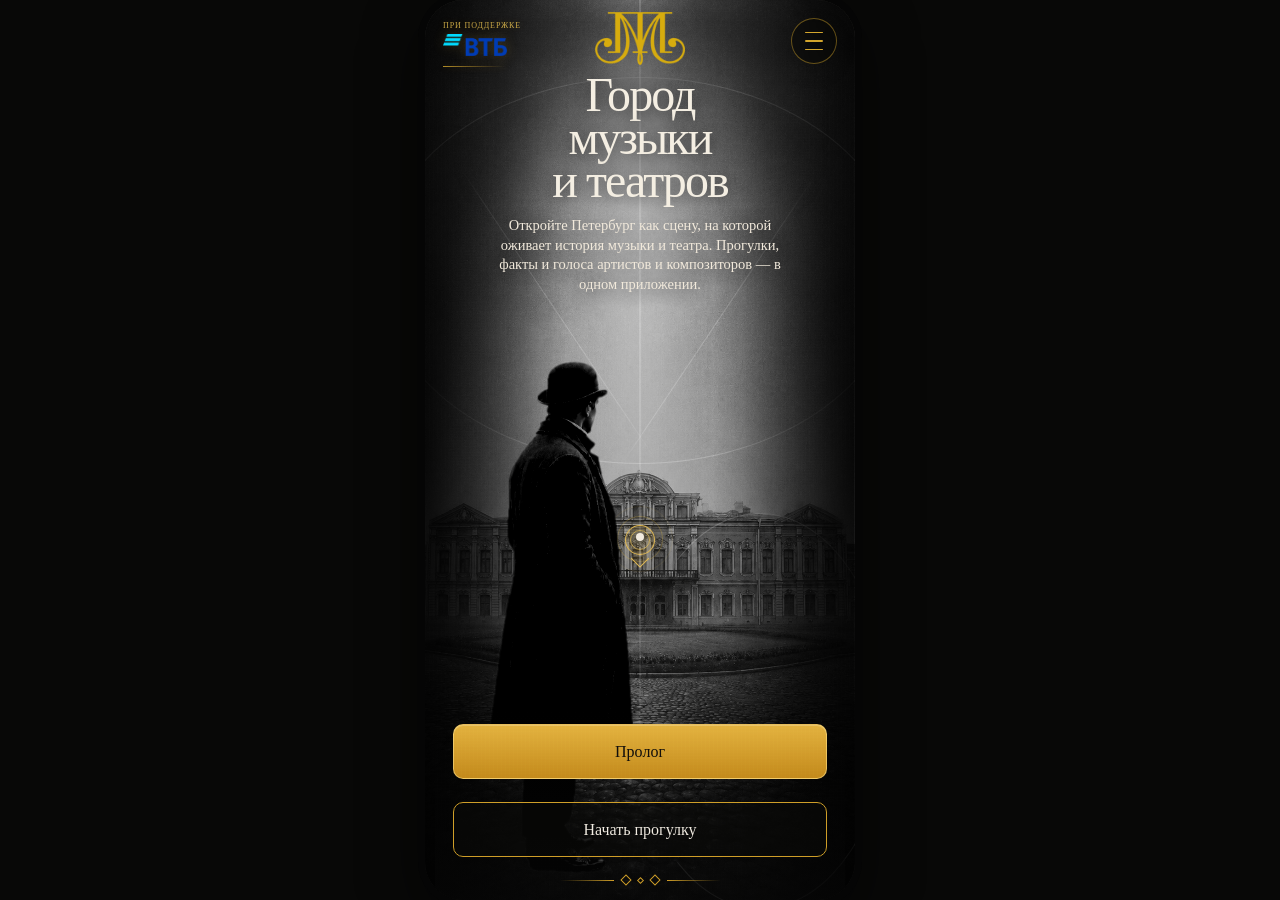
==== commit 947f2542: "Add files via upload" ====
--- a/index.html
+++ b/index.html
@@ -1,12 +1,13 @@
 <!doctype html>
 <html lang="ru">
 <head>
+  <meta name="app-build" content="v61" />
   <meta charset="UTF-8" />
   <meta name="viewport" content="width=device-width, initial-scale=1, maximum-scale=1, viewport-fit=cover" />
   <meta name="theme-color" content="#11100e" />
   <title>Город музыки и театров</title>
-  <link rel="manifest" href="./manifest.webmanifest" />
-  <link rel="stylesheet" href="./styles.css" />
+  <link rel="manifest" href="./manifest.webmanifest?v=51" />
+  <link rel="stylesheet" href="./styles.v61.css" />
 </head>
 <body>
   <main class="app" id="app">
@@ -73,7 +74,7 @@
           <h3>Как устроена прогулка</h3>
           <p>У каждого маршрута свои цвет, ритм и оптика. Сделав город собеседником, мы предлагаем вам прогуляться по нему, погружаясь в истории, которые он хранит.</p>
           <p>Точки на карте открываются как сцены спектакля: вы будете находиться между тем, что было, и тем, что могло быть.</p>
-          <p>Вы сможете читать и слушать, повторяя путь наших героев. В рамках одной сессии приложение запоминает, в каких точках вы были, какие просмотрели, а что ещё впереди.</p>
+          <p>Вы сможете читать и слушать, повторяя путь наших героев. Приложение запоминает, в каких точках вы были, какие просмотрели, а что ещё впереди.</p>
         </section>
       </main>
       <footer class="prologue-actions">
@@ -172,8 +173,12 @@
           <div class="point-nav">
             <button class="sheet-nav" id="mapBack" type="button">← <span>Назад</span></button>
             <div class="nav-icon-group">
-              <button class="sheet-nav icon-nav" id="goHome" type="button" aria-label="На главную">⌂</button>
-              <button class="sheet-nav icon-nav" id="openRouteList" type="button" aria-label="Список точек">☰</button>
+              <button class="sheet-nav icon-nav icon-nav-rich" id="openPhotoGallery" type="button" aria-label="Открыть фотогалерею точки">
+                <svg viewBox="0 0 24 24" aria-hidden="true"><path d="M7.5 7.25 8.6 5.8a1.7 1.7 0 0 1 1.36-.68h4.08c.54 0 1.04.25 1.36.68l1.1 1.45h1.15A2.35 2.35 0 0 1 20 9.6v7.3a2.35 2.35 0 0 1-2.35 2.35H6.35A2.35 2.35 0 0 1 4 16.9V9.6a2.35 2.35 0 0 1 2.35-2.35H7.5Zm4.5 2.2a3.55 3.55 0 1 0 0 7.1 3.55 3.55 0 0 0 0-7.1Zm0 1.55a2 2 0 1 1 0 4.01 2 2 0 0 1 0-4.01Z" fill="currentColor"/></svg>
+              </button>
+              <button class="sheet-nav icon-nav icon-nav-rich" id="openPointStory" type="button" aria-label="Открыть текст о точке маршрута">
+                <svg viewBox="0 0 24 24" aria-hidden="true"><path d="M6.8 4.75h8.4c1.93 0 3.5 1.57 3.5 3.5v9.6a.65.65 0 0 1-1.03.53l-1.88-1.35a1.6 1.6 0 0 0-1.86 0l-1.33.94a1.6 1.6 0 0 1-1.86 0l-1.33-.94a1.6 1.6 0 0 0-1.86 0l-1.88 1.35a.65.65 0 0 1-1.03-.53v-9.6c0-1.93 1.57-3.5 3.5-3.5Zm1.45 3.08a.8.8 0 1 0 0 1.6h5.8a.8.8 0 1 0 0-1.6h-5.8Zm0 3.4a.8.8 0 1 0 0 1.6h7.5a.8.8 0 1 0 0-1.6h-7.5Z" fill="currentColor"/></svg>
+              </button>
             </div>
             <button class="sheet-nav next" id="nextRoute" type="button"><span>Вперед</span> →</button>
           </div>
@@ -205,11 +210,105 @@
               <div class="drawer-text-block"><h4>О проекте</h4><p>Здесь появится содержательное описание проекта, его логики, механики прогулок и связей между маршрутами, аудио и картой.</p><p>Пока это демонстрационный блок-заглушка для структуры меню.</p></div>
             </div>
             <div class="drawer-panel" id="drawerPanelPoster" hidden>
-              <div class="drawer-text-block"><h4>Афиша</h4><p>Ниже встроен билетный виджет музея.</p></div>
-              <div class="poster-frame-wrap"><iframe class="poster-frame" src="https://theatremuseum.ru/event" title="Афиша музея" loading="lazy"></iframe></div>
+              <div class="drawer-text-block drawer-poster-copy">
+                <h4>Что происходит в наших музеях</h4>
+                <p>Санкт-Петербургский государственный музей театрального и музыкального искусства объединяет пять музеев в исторических зданиях Петербурга: Шереметевский дворец — Музей музыки, Театральный музей, Музей Н. А. Римского-Корсакова, Музей актеров Самойловых и Дом-музей Ф. И. Шаляпина. Четыре из них стали основой наших маршрутов. В афише — специальные события этих площадок и промокоды проекта.</p>
+              </div>
+              <div class="poster-filter" role="group" aria-label="Фильтр афиши по площадке">
+                <button class="poster-filter-chip active" data-poster-filter="all" type="button">Все</button>
+                <button class="poster-filter-chip c1" data-poster-filter="1" type="button"><i></i>Музей Римского-Корсакова</button>
+                <button class="poster-filter-chip c2" data-poster-filter="2" type="button"><i></i>Театральный музей</button>
+                <button class="poster-filter-chip c3" data-poster-filter="3" type="button"><i></i>Шереметевский дворец</button>
+                <button class="poster-filter-chip c4" data-poster-filter="4" type="button"><i></i>Музей Самойловых</button>
+              </div>
+              <div class="museum-event-list">
+                <a class="museum-event c1" data-venue="1" href="#" aria-label="Открыть событие в музее-квартире Римского-Корсакова">
+                  <div class="museum-event-date"><strong>24</strong><span>июля</span><em>19:00</em></div>
+                  <div class="museum-event-copy"><div class="museum-event-location">Музей-квартира Римского-Корсакова</div><h5>Lorem ipsum dolor sit amet</h5><p>Lorem ipsum dolor sit amet, consectetur adipiscing elit. Integer vitae justo vel augue.</p></div>
+                </a>
+                <a class="museum-event c2" data-venue="2" href="#" aria-label="Открыть событие в Театральном музее">
+                  <div class="museum-event-date"><strong>27</strong><span>июля</span><em>18:30</em></div>
+                  <div class="museum-event-copy"><div class="museum-event-location">Театральный музей</div><h5>Lorem ipsum dolor sit amet</h5><p>Lorem ipsum dolor sit amet, consectetur adipiscing elit. Sed posuere, justo non pretium.</p></div>
+                </a>
+                <a class="museum-event c3" data-venue="3" href="#" aria-label="Открыть событие в Шереметевском дворце">
+                  <div class="museum-event-date"><strong>02</strong><span>августа</span><em>16:00</em></div>
+                  <div class="museum-event-copy"><div class="museum-event-location">Шереметевский дворец</div><h5>Lorem ipsum dolor sit amet</h5><p>Lorem ipsum dolor sit amet, consectetur adipiscing elit. Pellentesque habitant morbi tristique.</p></div>
+                </a>
+                <a class="museum-event c4" data-venue="4" href="#" aria-label="Открыть событие в музее актеров Самойловых">
+                  <div class="museum-event-date"><strong>09</strong><span>августа</span><em>15:00</em></div>
+                  <div class="museum-event-copy"><div class="museum-event-location">Музей актеров Самойловых</div><h5>Lorem ipsum dolor sit amet</h5><p>Lorem ipsum dolor sit amet, consectetur adipiscing elit. Praesent commodo, neque at fermentum.</p></div>
+                </a>
+              </div>
             </div>
           </div>
           <div class="drawer-bottom-hint">↓ листайте</div>
+        </div>
+      </aside>
+      <aside class="point-extra-overlay" id="pointGalleryOverlay" hidden>
+        <div class="point-extra-sheet camera-gallery-sheet">
+          <div class="point-extra-head point-gallery-head camera-gallery-head">
+            <div>
+              <div class="drawer-kicker" id="galleryHeaderKicker">Точка маршрута #1</div>
+              <h3>Фотогалерея</h3>
+            </div>
+            <button class="drawer-close" id="closePointGallery" type="button" aria-label="Закрыть">×</button>
+          </div>
+
+          <h4 class="camera-gallery-route-title" id="galleryTitle">Музей-квартира Римского-Корсакова → Театральный музей</h4>
+
+          <section class="camera-gallery-shell" id="pointGalleryBoard" aria-label="Фотогалерея точки">
+            <div class="camera-gallery-scene">
+              <div class="camera-gallery-artboard" aria-hidden="true">
+                <img class="camera-gallery-background" src="./assets/camera-transparent.png" alt="">
+                <button class="camera-gallery-viewfinder" id="galleryViewfinder" type="button" aria-live="polite" aria-label="Открыть выбранную фотографию на весь экран">
+                  <img id="galleryMainImage" src="./assets/gallery-photo-canal.png" alt="">
+                  <span class="camera-gallery-grain" aria-hidden="true"></span>
+                  <span class="camera-gallery-shutter" aria-hidden="true"></span>
+                </button>
+                <button class="camera-gallery-nav camera-gallery-prev" id="galleryPrev" type="button" aria-label="Предыдущая фотография">
+                  <span>←</span><small>Назад</small>
+                </button>
+                <button class="camera-gallery-nav camera-gallery-next" id="galleryNext" type="button" aria-label="Следующая фотография">
+                  <span>→</span><small>Вперёд</small>
+                </button>
+                <div class="camera-gallery-counter" id="galleryCounter">01 / 08</div>
+              </div>
+
+              <article class="camera-gallery-description" aria-live="polite">
+                <span class="camera-gallery-number" id="galleryActiveNumber">01</span>
+                <h5 id="galleryActiveTitle">Lorem ipsum dolor</h5>
+                <div class="camera-gallery-divider" aria-hidden="true"></div>
+                <p id="galleryActiveText">Lorem ipsum dolor sit amet, consectetur adipiscing elit. Sed do eiusmod tempor incididunt ut labore.</p>
+              </article>
+
+              <div class="camera-gallery-list" id="galleryThumbs" aria-label="Список фотографий"></div>
+              <div class="camera-gallery-scroll-hint" aria-hidden="true">Листайте ↓</div>
+            </div>
+          </section>
+
+          <div class="camera-gallery-fullscreen" id="galleryFullscreen" hidden aria-hidden="true">
+            <button class="camera-gallery-fullscreen-image" id="galleryFullscreenToggle" type="button" aria-label="Свернуть изображение">
+              <img id="galleryFullscreenImage" src="./assets/gallery-photo-canal.png" alt="">
+            </button>
+            <div class="camera-gallery-fullscreen-caption">
+              <strong id="galleryFullscreenTitle">Lorem ipsum dolor</strong>
+              <span id="galleryFullscreenText">Lorem ipsum dolor sit amet, consectetur adipiscing elit.</span>
+            </div>
+          </div>
+        </div>
+      </aside>
+
+      <aside class="point-extra-overlay point-story-overlay" id="pointStoryOverlay" hidden>
+        <div class="point-extra-sheet point-story-sheet">
+          <div class="point-extra-head point-story-head">
+            <div>
+              <div class="drawer-kicker" id="storyHeaderKicker">Точка маршрута #1</div>
+              
+            </div>
+            <button class="drawer-close" id="closePointStory" type="button" aria-label="Закрыть">×</button>
+          </div>
+          <div class="point-extra-scroll point-story-scroll" id="pointStoryScroll"></div>
+          <div class="point-story-scroll-hint" id="pointStoryScrollHint" aria-hidden="true"><span>↓ листайте</span></div>
         </div>
       </aside>
     </section>
@@ -379,6 +478,6 @@
       </div>
     </aside>
   </main>
-  <script src="./app.js"></script>
+  <script src="./app.v61.js"></script>
 </body>
 </html>
--- a/styles.v61.css
+++ b/styles.v61.css
@@ -0,0 +1,7684 @@
+
+:root{--gold:#d4a62d;--paper:#f3eee5;--ink:#11100e;--blue:#59c2ff;--purple:#ce68ff;--green:#7ee36a;--red:#ef6b4f}*{box-sizing:border-box}html,body{margin:0;width:100%;height:100%;overflow:hidden;background:#080807;color:var(--paper);font-family:Georgia,'Times New Roman',serif}.app{position:relative;width:min(100vw,430px);height:100dvh;margin:0 auto;background:#11100e;border-radius:34px;overflow:hidden;box-shadow:0 0 0 7px #050505,0 20px 60px rgba(0,0,0,.65)}.screen{position:absolute;inset:0;overflow:hidden}.screen[hidden]{display:none!important}button{font-family:inherit}.logo{display:block}.gold-logo{filter:brightness(0) saturate(100%) invert(70%) sepia(76%) saturate(735%) hue-rotate(359deg) brightness(86%) contrast(88%)}.btn{width:100%;height:55px;border-radius:10px;font-size:16px;cursor:pointer}.btn.primary{background:linear-gradient(180deg,#e5b744,#c8911f);color:#15110c;border:1px solid rgba(255,227,145,.58);box-shadow:inset 0 1px 0 rgba(255,255,255,.22)}.btn.secondary{background:rgba(10,10,9,.6);color:var(--paper);border:1px solid var(--gold)}
+/* intro */.intro-bg,.routes-bg{position:absolute;inset:0;width:100%;height:100%;object-fit:cover}.intro-bg{filter:grayscale(1) contrast(1.08) brightness(.8)}.intro-bg-fog{position:absolute;inset:0;background:radial-gradient(ellipse at 50% 27%,rgba(255,255,255,.13),transparent 32%),linear-gradient(180deg,transparent 0,rgba(0,0,0,.28) 48%,rgba(0,0,0,.82) 73%,#080807 100%)}.film-overlay{position:absolute;inset:0;pointer-events:none;z-index:8;background:repeating-linear-gradient(90deg,rgba(255,255,255,.025) 0 1px,transparent 1px 4px),radial-gradient(circle at 50% 30%,transparent,rgba(0,0,0,.25));mix-blend-mode:soft-light;animation:flicker 8s steps(2,end) infinite}.curtain{position:absolute;inset:0;z-index:5;pointer-events:none;background:linear-gradient(90deg,rgba(0,0,0,.78),transparent 22%,transparent 78%,rgba(0,0,0,.78))}.geometry{position:absolute;inset:0;z-index:6;pointer-events:none}.axis{position:absolute;left:50%;top:0;bottom:0;width:1px;background:linear-gradient(transparent,rgba(255,255,255,.35),transparent)}.arc{position:absolute;border:1px solid rgba(255,255,255,.24);border-radius:50%}.arc-top{width:121%;height:43%;left:-11%;top:8%}.arc-bottom{width:60%;height:43%;right:-8%;bottom:-1%;border-left-color:transparent}.tri-line{position:absolute;height:1px;background:linear-gradient(90deg,transparent,rgba(255,255,255,.23),transparent);transform-origin:left center}.tri-left{left:8%;top:18%;width:82%;transform:rotate(56deg)}.tri-right{right:8%;top:18%;width:82%;transform:rotate(-56deg);transform-origin:right center}.focus-target{position:absolute;left:50%;top:61%;width:52px;height:74px;transform:translate(-50%,-50%);animation:pinPulse 4.8s ease-in-out infinite}.pin-outer{position:absolute;left:50%;top:6px;width:30px;height:30px;transform:translateX(-50%);border-radius:50%;border:1.7px solid var(--gold);background:rgba(199,151,45,.1);box-shadow:0 0 20px rgba(228,188,85,.1)}.pin-outer:after{content:"";position:absolute;left:50%;bottom:-11px;width:12px;height:12px;transform:translateX(-50%) rotate(45deg);border-right:1.7px solid var(--gold);border-bottom:1.7px solid var(--gold);background:rgba(199,151,45,.1)}.pin-inner{position:absolute;left:50%;top:14px;width:8px;height:8px;transform:translateX(-50%);border-radius:50%;background:var(--paper)}.pin-stem{position:absolute;left:50%;top:28px;width:1px;height:36px;transform:translateX(-50%);background:linear-gradient(rgba(244,238,226,.5),transparent)}.intro-copy{position:absolute;z-index:10;left:28px;right:28px;top:28px;text-align:center}.intro-copy .logo{width:82px;margin:0 auto 10px}.intro-copy h1{font-size:46px;line-height:.9;font-weight:400;margin:0;text-shadow:0 2px 10px rgba(0,0,0,.4)}.intro-copy p{font-size:16px;line-height:1.35;margin:18px auto 0;max-width:310px;font-weight:600}.hero{position:absolute;z-index:7;left:-34px;bottom:-58px;height:70%;filter:grayscale(1) contrast(1.12) brightness(.95);animation:heroDrift 13s ease-in-out infinite}.intro-bottom{position:absolute;left:30px;right:30px;bottom:32px;z-index:12;display:grid;gap:12px}.book-divider{display:flex;align-items:center;justify-content:center;gap:8px;margin-top:12px;color:var(--gold)}.book-divider span{width:54px;height:1px;background:linear-gradient(90deg,transparent,var(--gold))}.book-divider span:last-child{background:linear-gradient(90deg,var(--gold),transparent)}.book-divider b,.book-divider i{width:8px;height:8px;border:1px solid var(--gold);transform:rotate(45deg);display:block}.book-divider i{width:5px;height:5px}
+/* routes */.routes-bg{filter:grayscale(1) contrast(.9) brightness(1.1);opacity:.28}.routes-bg-veil{position:absolute;inset:0;background:linear-gradient(180deg,rgba(248,243,235,.95),rgba(239,232,221,.88))}.light-curtain{background:linear-gradient(90deg,rgba(0,0,0,.22),transparent 20%,transparent 80%,rgba(0,0,0,.22))}.round{width:46px;height:46px;border-radius:50%;border:1px solid rgba(199,151,45,.35);background:rgba(255,255,255,.7);font-size:24px;color:#24201a}.routes-head{position:relative;z-index:4;display:flex;gap:12px;padding:18px}.kicker,.sheet-label{font-size:12px;letter-spacing:.18em;text-transform:uppercase;color:var(--gold);font-weight:600}.routes-copy h2{font-size:34px;line-height:.95;margin:4px 0 0;color:#27211a;font-weight:400}.routes-map{position:absolute;left:0;right:0;top:100px;bottom:300px;z-index:2}.map-pattern{position:absolute;inset:0;background:linear-gradient(90deg,rgba(0,0,0,.05) 1px,transparent 1px),linear-gradient(rgba(0,0,0,.05) 1px,transparent 1px);background-size:28px 28px}.routes-lines{position:absolute;inset:0;width:100%;height:100%}.line-main{fill:none;stroke:#cfa33b;stroke-width:5;stroke-linecap:round;opacity:.78}.line-main.soft{opacity:.45}.pin{position:absolute;width:44px;height:44px;border:0;background:#15130f;border-radius:50%;display:grid;place-items:center;box-shadow:0 8px 18px rgba(0,0,0,.2)}.pin span,.tab{width:32px;height:32px;border-radius:50%;display:grid;place-items:center;color:#15110c;font-weight:600}.c1{background:#ffd33f}.c2{background:#59c2ff}.c3{background:#ce68ff}.c4{background:#7ee36a}.p1{left:18%;top:55%}.p2{left:37%;top:35%}.p3{left:64%;top:24%}.p4{left:73%;top:62%}.pin.active{transform:scale(1.08)}.route-sheet{position:absolute;z-index:4;left:0;right:0;bottom:0;border-radius:28px 28px 0 0;background:rgba(250,247,241,.97);padding:14px 26px 24px;color:#2a241d;box-shadow:0 -15px 35px rgba(0,0,0,.15)}.handle{width:62px;height:5px;border-radius:999px;background:rgba(0,0,0,.18);margin:0 auto 16px}.route-sheet h3{font-size:28px;line-height:1.02;font-weight:400;margin:6px 0 14px}.route-tabs{display:flex;gap:16px;margin-bottom:16px}.tab{border:0;font-size:16px}.route-sheet p{font-size:16px;line-height:1.38;margin:0 0 18px}
+/* map */.yandex-screen{background:#11100e}.map-theatre-bg{position:absolute;inset:0;background:linear-gradient(180deg,#11100e,#090807)}.map-head{position:absolute;left:0;right:0;top:0;height:84px;z-index:20;display:grid;grid-template-columns:68px 1fr 38px;align-items:center;gap:10px;padding:10px 14px 8px;background:linear-gradient(180deg,rgba(17,16,14,.97),rgba(17,16,14,.82))}.map-logo-button,.map-burger{border:0;background:transparent;padding:0;cursor:pointer}.map-logo-button img{width:66px}.map-title-block{min-width:0}.map-title-block div{color:var(--gold);font-size:10px;letter-spacing:.16em;text-transform:uppercase;white-space:nowrap;font-weight:600}.map-title-block h2{margin:2px 0 0;font-size:22px;line-height:1.02;font-weight:400;color:var(--paper)}.map-burger{justify-self:end;width:36px;height:36px;border-radius:50%;border:1px solid rgba(199,151,45,.35);display:grid;place-items:center;gap:3px;padding:8px}.map-burger span{display:block;width:15px;height:1.5px;background:var(--gold);border-radius:2px}.map-area{position:absolute;left:0;right:0;top:84px;bottom:74px;z-index:2;background:#e8e2d7;overflow:hidden;transition:bottom .28s ease}.yandex-screen.sheet-open .map-area{bottom:352px}.map-fallback-bg{position:absolute;inset:0;width:100%;height:100%;object-fit:cover;filter:grayscale(.9) brightness(1.07) contrast(.92);opacity:.32}#ymap{position:absolute;inset:0;width:100%;height:100%;z-index:1;background:#e8e2d7}.map-loader{position:absolute;z-index:2;inset:0;display:grid;place-items:center;color:#5b5248;background:rgba(232,226,215,.65);font-size:14px}.map-loader.hidden{display:none}.map-cinema{position:absolute;inset:0;z-index:5;pointer-events:none;background:radial-gradient(circle at 50% 40%,transparent 0 62%,rgba(0,0,0,.12) 100%),repeating-linear-gradient(0deg,rgba(255,255,255,.035) 0 1px,transparent 1px 4px);mix-blend-mode:multiply;opacity:.35}.map-credit-mask{position:absolute;left:8px;bottom:8px;width:105px;height:25px;border-radius:8px;background:rgba(20,17,14,.6);z-index:6}.geo-action{position:absolute;right:12px;top:58%;width:52px;height:52px;border-radius:50%;border:1px solid #d7aa4e;background:linear-gradient(180deg,rgba(255,219,135,.42),rgba(180,122,20,.16)),var(--gold);color:#17120b;z-index:8;display:grid;place-items:center;font-size:24px;box-shadow:0 12px 24px rgba(0,0,0,.2);cursor:pointer}.geo-action.error{background:#ef6b4f;color:white}.yandex-screen.sheet-closed .geo-action{top:66%}.point-sheet{position:absolute;left:0;right:0;bottom:0;z-index:15;border-radius:28px 28px 0 0;background:linear-gradient(180deg,rgba(19,17,15,.96),rgba(11,10,9,.98));border-top:1px solid rgba(199,151,45,.16);box-shadow:0 -18px 36px rgba(0,0,0,.26);padding:0 22px 22px;transition:transform .28s ease}.point-sheet.closed{transform:translateY(calc(100% - 76px))}.sheet-topbar{height:76px;padding:8px 0 12px;position:relative}.sheet-toggle{border:0;background:transparent;width:100%;height:16px;display:grid;place-items:center;cursor:pointer}.point-sheet .handle{background:rgba(255,255,255,.28);margin:0;width:62px}.sheet-peek{display:grid;grid-template-columns:1fr 34px auto;align-items:center;gap:10px;padding-top:8px}.peek-route-copy{font-size:14px;color:rgba(241,236,228,.92)}.peek-route-copy b{color:var(--gold)}.peek-open{font-size:13px;color:var(--gold)}.point-sheet:not(.closed) .peek-open,.point-sheet:not(.closed) .peek-pin{display:none}.sheet-close{position:absolute;right:4px;top:24px;border:0;background:transparent;color:rgba(241,236,228,.7);font-size:26px;cursor:pointer}.point-sheet.closed .sheet-close{opacity:0;pointer-events:none}.peek-pin{position:relative;width:30px;height:42px}.peek-pin:before{content:"";position:absolute;left:50%;top:1px;width:28px;height:28px;border-radius:50%;transform:translateX(-50%);background:var(--route-color);border:1px solid rgba(255,248,230,.95)}.peek-pin:after{content:"";position:absolute;left:50%;top:23px;width:10px;height:10px;transform:translateX(-50%) rotate(45deg);background:var(--route-color);border-right:1px solid rgba(255,248,230,.95);border-bottom:1px solid rgba(255,248,230,.95)}.peek-pin span{position:absolute;left:50%;top:7px;transform:translateX(-50%);z-index:2;width:16px;height:16px;border-radius:50%;display:grid;place-items:center;background:#fff2cb;color:#1b1711;font-size:11px;font-weight:700}.peek-pin.c1{--route-color:#ffd33f}.peek-pin.c2{--route-color:#59c2ff}.peek-pin.c3{--route-color:#ce68ff}.peek-pin.c4{--route-color:#7ee36a}.point-content{transition:opacity .2s}.point-sheet.closed .point-content{opacity:0;pointer-events:none}.point-sheet-top{display:flex;gap:14px;justify-content:space-between}.dark-label{color:var(--gold)}.point-sheet h3{font-size:26px;line-height:.98;font-weight:400;margin:4px 0 0;color:var(--paper)}.point-sheet p{font-size:16px;line-height:1.42;color:rgba(241,236,228,.84);margin:20px 0}.point-preview{width:84px;height:84px;flex:0 0 84px;border-radius:24px;border:1px solid rgba(199,151,45,.2);display:grid;place-items:center;font-size:38px;color:var(--route-color);background:linear-gradient(180deg,color-mix(in srgb,var(--route-color) 26%,transparent),rgba(27,24,20,.18));box-shadow:0 12px 26px rgba(0,0,0,.18)}.point-preview.c1{--route-color:#ffd33f}.point-preview.c2{--route-color:#59c2ff}.point-preview.c3{--route-color:#ce68ff}.point-preview.c4{--route-color:#7ee36a}.audio-player{display:flex;align-items:center;gap:14px;margin-top:8px}.audio-play{width:50px;height:50px;border-radius:50%;border:1px solid rgba(199,151,45,.38);background:#1b1a18;position:relative;box-shadow:0 6px 12px rgba(0,0,0,.18);cursor:pointer}.audio-play:before{content:"";position:absolute;left:19px;top:14px;border-style:solid;border-width:10px 0 10px 14px;border-color:transparent transparent transparent #fff}.audio-play.playing:before{left:16px;top:14px;width:14px;height:20px;border:0;background:linear-gradient(90deg,#fff 0 4px,transparent 4px 10px,#fff 10px 14px)}.audio-track-wrap{flex:1}.audio-times{display:flex;justify-content:space-between;color:rgba(241,236,228,.65);font-size:12px;margin-bottom:6px}.audio-seek{width:100%;accent-color:var(--gold)}.point-nav{display:grid;grid-template-columns:1fr auto 1fr;align-items:center;gap:12px;margin-top:18px;padding-top:16px;border-top:1px solid rgba(255,255,255,.08)}.sheet-nav{border:0;background:transparent;color:rgba(241,236,228,.85);font-size:16px;display:flex;gap:8px;align-items:center;cursor:pointer}.sheet-nav.next{justify-self:end;color:var(--paper)}.nav-icon-group{display:flex;gap:10px}.icon-nav{width:38px;height:38px;border-radius:50%;border:1px solid rgba(199,151,45,.36);display:grid;place-items:center;color:var(--gold);background:rgba(255,255,255,.03)}
+/* drawer */.route-drawer{position:absolute;inset:0;z-index:40;background:rgba(0,0,0,.22);pointer-events:none;display:block}.route-drawer[hidden]{display:none!important}.route-drawer.open{pointer-events:auto}.drawer-panel-wrap{position:absolute;right:0;top:0;bottom:0;width:calc(100% - 34px);border-radius:34px 0 0 34px;background:linear-gradient(180deg,rgba(15,14,12,.97),rgba(17,16,14,.95));box-shadow:-18px 0 40px rgba(0,0,0,.32);padding:22px 16px 44px;transform:translateX(103%);transition:transform .28s ease;display:flex;flex-direction:column}.route-drawer.open .drawer-panel-wrap{transform:translateX(0)}.drawer-head{display:flex;justify-content:space-between;align-items:flex-start;gap:12px;flex:0 0 auto}.drawer-kicker{color:var(--gold);font-size:12px;letter-spacing:.16em;text-transform:uppercase;margin-bottom:5px}.drawer-head h3{margin:0;color:var(--paper);font-size:34px;line-height:.95;font-weight:400}.drawer-close{width:38px;height:38px;border-radius:50%;border:1px solid rgba(199,151,45,.35);background:rgba(255,255,255,.03);color:var(--paper);font-size:26px;cursor:pointer}.drawer-tabs{display:flex;gap:8px;margin:16px 0;flex:0 0 auto}.drawer-tab{flex:1;border-radius:999px;border:1px solid rgba(199,151,45,.25);background:transparent;color:rgba(241,236,228,.75);padding:12px 8px;font-size:12px;letter-spacing:.07em;text-transform:uppercase;white-space:nowrap;cursor:pointer}.drawer-tab.active{background:#2a2119;color:#fff2cb;border-color:#2a2119}.drawer-scroll-area{flex:1;overflow-y:auto;overscroll-behavior:contain;scrollbar-width:none;padding-bottom:20px}.drawer-scroll-area::-webkit-scrollbar{display:none}.drawer-panel[hidden]{display:none!important}.drawer-route-chip{display:inline-flex;padding:10px 14px;border-radius:999px;background:rgba(255,255,255,.04);border:1px solid rgba(199,151,45,.25);color:var(--paper);font-size:14px;margin-bottom:12px}.drawer-route-chip strong{color:var(--gold)}.drawer-progress-box{padding:16px;border:1px solid rgba(199,151,45,.17);border-radius:24px;background:rgba(255,255,255,.03);margin-bottom:14px}.drawer-progress-title{color:#d88973;font-size:13px;letter-spacing:.18em;text-transform:uppercase;margin-bottom:8px}.drawer-progress-box p{margin:0 0 12px;color:rgba(241,236,228,.76);font-size:15px;line-height:1.45}.drawer-progress-line{height:8px;border-radius:999px;background:rgba(255,255,255,.08);overflow:hidden}.drawer-progress-line span{display:block;height:100%;width:25%;background:linear-gradient(90deg,rgba(224,186,77,.7),#ffd33f)}.drawer-progress-meta{display:flex;justify-content:space-between;margin-top:10px;color:rgba(241,236,228,.62);font-size:13px}.drawer-route-list{display:flex;flex-direction:column;gap:12px}.route-list-item{display:grid;grid-template-columns:auto 1fr auto;gap:12px;align-items:center;width:100%;padding:14px;border-radius:24px;border:1px solid rgba(199,151,45,.22);background:rgba(255,255,255,.02);color:var(--paper);text-align:left;cursor:pointer}.route-list-item .badge{width:30px;height:30px;border-radius:50%;display:grid;place-items:center;color:#17120b;font-weight:700}.route-list-item.c1 .badge{background:#ffd33f}.route-list-item.c2 .badge{background:#59c2ff}.route-list-item.c3 .badge{background:#ce68ff}.route-list-item.c4 .badge{background:#7ee36a}.route-list-item .title{font-size:14px;line-height:1.25;color:rgba(241,236,228,.92)}.route-list-item .status{font-size:12px;letter-spacing:.08em;text-transform:uppercase;color:#f0d37f}.route-list-item.passed .status{color:#d7b869}.route-list-item.active{border-color:rgba(255,211,63,.45);box-shadow:0 0 0 1px rgba(255,211,63,.15) inset,0 0 18px rgba(255,211,63,.12)}.drawer-text-block h4{font-size:26px;font-weight:400;margin:0 0 12px;color:var(--paper)}.drawer-text-block p{font-size:16px;line-height:1.55;color:rgba(241,236,228,.78)}.poster-frame-wrap{height:420px;border-radius:22px;overflow:hidden;border:1px solid rgba(255,255,255,.08);background:#fff}.poster-frame{border:0;width:100%;height:100%}.drawer-bottom-hint{position:absolute;right:20px;bottom:14px;border:1px solid rgba(199,151,45,.4);background:rgba(10,9,8,.68);color:var(--gold);border-radius:999px;padding:6px 10px;font-size:12px;pointer-events:none}
+/* yandex marker layouts */.route-pin-layout{position:relative;width:46px;height:58px;transform:translate(-50%,-100%)}.route-pin-layout .pin-badge{position:absolute;left:50%;top:0;width:38px;height:38px;transform:translateX(-50%);border-radius:50%;display:grid;place-items:center;background:var(--route-color);border:1.5px solid rgba(255,250,230,.98);box-shadow:0 6px 14px rgba(0,0,0,.24)}.route-pin-layout .pin-badge:before{content:"";position:absolute;inset:5px;border-radius:50%;border:1px solid rgba(255,250,230,.58)}.route-pin-layout .pin-badge:after{content:"";position:absolute;left:50%;bottom:-9px;width:12px;height:12px;transform:translateX(-50%) rotate(45deg);background:var(--route-color);border-right:1.5px solid rgba(255,250,230,.98);border-bottom:1.5px solid rgba(255,250,230,.98);z-index:-1}.route-pin-layout .num{position:relative;z-index:2;width:18px;height:18px;border-radius:50%;display:grid;place-items:center;background:#fff8df;color:#17120b;font-size:12px;font-weight:700}.route-pin-layout.c1{--route-color:#ffd33f}.route-pin-layout.c2{--route-color:#59c2ff}.route-pin-layout.c3{--route-color:#ce68ff}.route-pin-layout.c4{--route-color:#7ee36a}.route-pin-layout.passed .pin-badge{opacity:.82;filter:saturate(.75)}.route-pin-layout.active .pin-badge{transform:translateX(-50%) scale(1.18);box-shadow:0 0 0 6px color-mix(in srgb,var(--route-color) 28%,transparent),0 0 28px color-mix(in srgb,var(--route-color) 65%,transparent),0 10px 20px rgba(0,0,0,.26);animation:markerPulse 1.9s ease-in-out infinite}.route-pin-layout.user-layout{--route-color:#ef6b4f}.route-pin-layout.user-layout .num{background:#fff3e6;color:#3b1610}.state-mark{position:absolute;right:-3px;top:-3px;width:11px;height:11px;border-radius:50%;background:#fff3bf;border:1px solid #fff;z-index:3}.route-pin-layout.unvisited .state-mark{opacity:.45}.landmark-layout{position:relative;transform:translate(-50%,-50%)}.landmark-layout img{width:50px;height:50px;object-fit:contain;filter:drop-shadow(0 4px 10px rgba(0,0,0,.18))}@keyframes markerPulse{0%,100%{filter:brightness(1)}50%{filter:brightness(1.2)}}@keyframes flicker{0%,100%{opacity:.8}50%{opacity:.55}}@keyframes pinPulse{0%,100%{transform:translate(-50%,-50%) scale(1)}50%{transform:translate(-50%,-50%) scale(1.04)}}@keyframes heroDrift{0%,100%{transform:translate3d(0,0,0)}50%{transform:translate3d(0,2px,0)}}@media(max-width:430px){.app{width:100vw;border-radius:0}.intro-copy h1{font-size:43px}.point-sheet h3{font-size:24px}.drawer-panel-wrap{width:calc(100% - 30px)}}
+
+
+/* v33 restoration: fixed phone, intro cinema, stable map fallback */
+html,body{background:#080807 !important; font-family:Georgia,'Times New Roman',serif !important;}
+.app{
+  width:min(100vw,390px) !important;
+  height:min(100dvh,844px) !important;
+  max-height:844px !important;
+  min-height:720px;
+  border-radius:34px !important;
+  overflow:hidden !important;
+  transform:none !important;
+}
+@media(max-width:430px){.app{width:min(100vw,390px) !important;border-radius:28px !important}.intro-copy h1{font-size:42px}}
+.screen{overflow:hidden !important;}
+.gold-logo{filter:brightness(0) saturate(100%) invert(69%) sepia(99%) saturate(516%) hue-rotate(359deg) brightness(88%) contrast(90%) !important;}
+/* intro: bring back old cinema and ordered optical construction */
+.intro-bg{filter:grayscale(1) contrast(1.12) brightness(.78) !important; transform:scale(1.02);}
+.intro-bg-fog{z-index:2;background:radial-gradient(ellipse at 50% 25%,rgba(255,255,255,.18),transparent 30%),linear-gradient(180deg,rgba(0,0,0,.02) 0,rgba(0,0,0,.24) 45%,rgba(0,0,0,.83) 76%,#070706 100%) !important;}
+.film-overlay{z-index:18 !important;opacity:.78 !important;background:repeating-linear-gradient(90deg,rgba(255,255,255,.026) 0 1px,transparent 1px 4px),repeating-linear-gradient(0deg,rgba(255,255,255,.016) 0 1px,transparent 1px 3px),radial-gradient(circle at 50% 30%,transparent 0 40%,rgba(0,0,0,.24) 100%) !important;mix-blend-mode:soft-light !important;animation:filmFlickerV33 7s steps(2,end) infinite !important;}
+.curtain{z-index:5 !important;background:linear-gradient(90deg,rgba(0,0,0,.86),rgba(0,0,0,.42) 15%,transparent 32%,transparent 68%,rgba(0,0,0,.42) 85%,rgba(0,0,0,.86)) !important;}
+.geometry{z-index:9 !important;animation:geoBreathV33 10s ease-in-out infinite;}
+.axis{left:50% !important;top:-2%;bottom:-2%;background:linear-gradient(transparent 0%,rgba(255,255,255,.38) 22%,rgba(255,255,255,.45) 52%,rgba(255,255,255,.18) 80%,transparent 100%) !important;}
+.arc{border-color:rgba(255,255,255,.24) !important;}
+.arc-top{width:122% !important;height:43% !important;left:-11% !important;top:8.5% !important;}
+.arc-bottom{width:62% !important;height:42% !important;right:-8% !important;bottom:-1% !important;border-left-color:transparent !important;border-top-color:rgba(255,255,255,.20) !important;}
+.tri-line{height:1px !important;background:linear-gradient(90deg,transparent,rgba(255,255,255,.22) 18%,rgba(255,255,255,.18) 74%,transparent) !important;}
+.tri-left{left:6% !important;top:18% !important;width:86% !important;transform:rotate(57deg) !important;transform-origin:left center !important;}
+.tri-right{right:6% !important;top:18% !important;width:86% !important;transform:rotate(-57deg) !important;transform-origin:right center !important;}
+.focus-target{top:60.6% !important;z-index:12 !important;width:52px !important;height:74px !important;filter:drop-shadow(0 0 10px rgba(212,166,45,.16));}
+.focus-target:before,.focus-target:after{content:"";position:absolute;left:50%;top:21px;transform:translate(-50%,-50%);border-radius:50%;border:1px solid rgba(212,166,45,.28);animation:haloPulseV33 5.2s ease-out infinite;}
+.focus-target:before{width:46px;height:46px}.focus-target:after{width:66px;height:66px;animation-delay:1.4s;opacity:.48}
+.pin-outer{width:30px !important;height:30px !important;border:1.8px solid var(--gold) !important;background:rgba(212,166,45,.12) !important;border-radius:50% !important;}
+.pin-outer:before{content:"";position:absolute;inset:5px;border-radius:50%;border:1px solid rgba(212,166,45,.66)}
+.pin-outer:after{bottom:-11px !important;width:12px !important;height:12px !important;background:rgba(212,166,45,.12) !important;border-right:1.8px solid var(--gold) !important;border-bottom:1.8px solid var(--gold) !important;}
+.pin-inner{top:14px !important;background:#f7efe2 !important;}
+.intro-copy{z-index:20 !important;top:26px !important;}
+.intro-copy .logo{width:86px !important;margin-bottom:10px !important;display:block !important;opacity:1 !important;}
+.intro-copy h1{font-family:Georgia,'Times New Roman',serif !important;font-weight:400 !important;}
+.intro-copy p{font-family:Georgia,'Times New Roman',serif !important;font-weight:600 !important;}
+.hero{bottom:-64px !important;height:71% !important;left:-38px !important;z-index:8 !important;animation:heroDriftV33 13s ease-in-out infinite !important;}
+.intro-bottom{z-index:24 !important;}
+/* map: always visible static map, retro treatment by default */
+.yandex-screen{background:#11100e !important;}
+.map-head{height:84px !important;z-index:40 !important;}
+.map-logo-button img{display:block !important;width:66px !important;filter:brightness(0) saturate(100%) invert(69%) sepia(99%) saturate(516%) hue-rotate(359deg) brightness(88%) contrast(90%) !important;}
+.map-area{top:84px !important;bottom:76px !important;z-index:3 !important;background:#eeeae2 !important;display:block !important;opacity:1 !important;}
+.yandex-screen.sheet-open .map-area{bottom:352px !important;}
+.map-fallback-bg{z-index:0 !important;opacity:.68 !important;filter:grayscale(1) contrast(.92) brightness(1.12) sepia(.06) !important;display:block !important;}
+.static-map{position:absolute;inset:0;z-index:3;display:block;pointer-events:none;}
+.static-route-svg{position:absolute;inset:0;width:100%;height:100%;overflow:visible;}
+.static-route-line{fill:none;stroke:#7b766f;stroke-width:4;stroke-linecap:round;stroke-linejoin:round;stroke-dasharray:9 8;opacity:.88;filter:drop-shadow(0 2px 2px rgba(0,0,0,.14));}
+.static-route-line.soft{opacity:.62;}
+.static-route-marker{position:absolute;transform:translate(-50%,-100%);width:44px;height:58px;border:0;background:transparent;pointer-events:auto;cursor:pointer;z-index:8;--route-color:#ffd33f;}
+.static-route-marker:before{content:"";position:absolute;left:50%;top:0;width:38px;height:38px;border-radius:50%;transform:translateX(-50%);background:var(--route-color);border:1.5px solid rgba(255,250,230,.98);box-shadow:0 6px 14px rgba(0,0,0,.22)}
+.static-route-marker:after{content:"";position:absolute;left:50%;top:30px;width:13px;height:13px;transform:translateX(-50%) rotate(45deg);background:var(--route-color);border-right:1.5px solid rgba(255,250,230,.98);border-bottom:1.5px solid rgba(255,250,230,.98)}
+.static-route-marker span{position:absolute;left:50%;top:10px;transform:translateX(-50%);z-index:2;width:18px;height:18px;border-radius:50%;display:grid;place-items:center;background:#fff8df;color:#17120b;font-size:12px;font-weight:700;}
+.static-route-marker.c1{--route-color:#ffd33f}.static-route-marker.c2{--route-color:#59c2ff}.static-route-marker.c3{--route-color:#ce68ff}.static-route-marker.c4{--route-color:#7ee36a}
+.static-route-marker.active:before{transform:translateX(-50%) scale(1.18);box-shadow:0 0 0 6px color-mix(in srgb,var(--route-color) 28%,transparent),0 0 28px color-mix(in srgb,var(--route-color) 64%,transparent),0 10px 20px rgba(0,0,0,.26);}
+.static-route-marker.passed{opacity:.78;filter:saturate(.75)}
+.static-landmark{position:absolute;transform:translate(-50%,-50%);width:56px;height:56px;padding:0;border:0;background:transparent;z-index:5;pointer-events:auto;cursor:default;}
+.static-landmark img{width:100%;height:100%;object-fit:contain;filter:grayscale(1) contrast(.95) drop-shadow(0 4px 8px rgba(0,0,0,.12));opacity:.9;}
+.static-landmark:hover:after{content:attr(data-title);position:absolute;left:50%;top:100%;transform:translateX(-50%);white-space:nowrap;background:rgba(17,16,14,.82);color:#f3eee5;border:1px solid rgba(212,166,45,.35);border-radius:999px;padding:5px 8px;font-size:11px;}
+#ymap{z-index:1 !important;background:transparent !important;opacity:.1;filter:grayscale(1) sepia(.05) contrast(.95) brightness(1.08) !important;}
+.ymaps-2-1-79-ground-pane{filter:grayscale(1) sepia(.06) brightness(1.08) contrast(.95) !important;}
+.map-loader{z-index:4 !important;inset:auto 18px 18px 18px !important;height:auto !important;min-height:26px !important;display:block !important;place-items:initial !important;background:rgba(17,16,14,.64) !important;color:#f3eee5 !important;border:1px solid rgba(212,166,45,.28);border-radius:999px;padding:6px 10px;text-align:center;font-size:12px;pointer-events:none;}
+.map-loader.hidden{display:none !important;}
+.map-cinema{z-index:10 !important;background:radial-gradient(circle at 50% 40%,transparent 0 62%,rgba(0,0,0,.10) 100%),repeating-linear-gradient(0deg,rgba(255,255,255,.04) 0 1px,transparent 1px 4px),repeating-linear-gradient(90deg,rgba(0,0,0,.025) 0 1px,transparent 1px 5px) !important;mix-blend-mode:multiply !important;opacity:.55 !important;animation:filmFlickerV33 6.5s steps(2,end) infinite;}
+.geo-action{z-index:12 !important;background:#ef6b4f !important;color:#fff3e6 !important;border-color:rgba(255,243,230,.92) !important;}
+.route-pin-layout.user-layout{--route-color:#ef6b4f !important;}
+@keyframes filmFlickerV33{0%,100%{opacity:.72}48%{opacity:.52}54%{opacity:.82}}
+@keyframes geoBreathV33{0%,100%{opacity:.92}50%{opacity:.78}}
+@keyframes heroDriftV33{0%,100%{transform:translate3d(0,0,0)}50%{transform:translate3d(.4px,2px,0)}}
+@keyframes haloPulseV33{0%{opacity:0;transform:translate(-50%,-50%) scale(.78)}35%{opacity:.42}100%{opacity:0;transform:translate(-50%,-50%) scale(1.32)}}
+
+
+/* v34-real-yandex: real Yandex map only; no fake fallback overlay */
+.map-area{
+  background:#e8e2d7 !important;
+}
+.map-fallback-bg,
+.static-map,
+.static-route-svg,
+.static-route-marker,
+.static-landmark{
+  display:none !important;
+}
+#ymap{
+  position:absolute !important;
+  inset:0 !important;
+  width:100% !important;
+  height:100% !important;
+  z-index:1 !important;
+  opacity:1 !important;
+  visibility:visible !important;
+  background:#e8e2d7 !important;
+}
+.map-loader{
+  z-index:2 !important;
+  background:rgba(232,226,215,.82) !important;
+}
+.map-loader.hidden{
+  display:none !important;
+}
+.map-cinema{
+  z-index:5 !important;
+  pointer-events:none !important;
+  background:
+    radial-gradient(circle at 50% 40%, transparent 0 64%, rgba(0,0,0,.13) 100%),
+    repeating-linear-gradient(0deg, rgba(255,255,255,.032) 0 1px, transparent 1px 4px) !important;
+  mix-blend-mode:multiply !important;
+  opacity:.30 !important;
+}
+.ymaps-2-1-79-ground-pane{
+  filter:grayscale(.92) sepia(.06) brightness(1.08) contrast(.96) !important;
+}
+.ymaps-2-1-79-places-pane,
+.ymaps-2-1-79-events-pane{
+  filter:none !important;
+}
+.route-pin-layout.c1{--route-color:#ffd33f !important}
+.route-pin-layout.c2{--route-color:#59c2ff !important}
+.route-pin-layout.c3{--route-color:#ce68ff !important}
+.route-pin-layout.c4{--route-color:#7ee36a !important}
+.route-pin-layout .pin-badge{
+  background:var(--route-color) !important;
+  color:var(--route-color) !important;
+  border:1.5px solid rgba(255,250,230,.98) !important;
+  opacity:1 !important;
+}
+.route-pin-layout .pin-badge::after{
+  background:var(--route-color) !important;
+  border-right:1.5px solid rgba(255,250,230,.98) !important;
+  border-bottom:1.5px solid rgba(255,250,230,.98) !important;
+}
+.route-pin-layout .num{
+  background:rgba(255,248,223,.98) !important;
+  color:#17120b !important;
+}
+.route-pin-layout.user-layout .pin-badge,
+.route-pin-layout.user-layout .pin-badge::after{
+  background:#ef6b4f !important;
+  color:#ef6b4f !important;
+}
+
+
+/* v35 adjustments */
+.ymaps-2-1-79-map-copyrights-promo,
+.ymaps-2-1-79-copyright__fog,
+.ymaps-2-1-79-gotoymaps,
+.ymaps-2-1-79-gototech,
+.ymaps-2-1-79-map-copyrights-promo,
+.ymaps-2-1-79-map-copyrights-promo *{display:none !important;}
+.ymaps-2-1-79-copyright__wrap{opacity:.92 !important;}
+.map-credit-mask{left:0 !important;right:0 !important;bottom:0 !important;width:auto !important;height:78px !important;border-radius:0 !important;background:linear-gradient(180deg,rgba(17,16,14,0) 0%,rgba(17,16,14,.18) 12%,rgba(17,16,14,.72) 45%,rgba(17,16,14,.94) 100%) !important;z-index:6 !important;pointer-events:none !important;}
+.yandex-screen.sheet-closed .point-sheet{transform:translateY(calc(100% - 92px)) !important;}
+.sheet-peek{grid-template-columns:1fr 38px auto !important;position:relative;z-index:8 !important;}
+.peek-route-copy{font-size:15px !important;white-space:nowrap !important;}
+.peek-pin{width:34px !important;height:46px !important;overflow:visible !important;background:transparent !important;border:0 !important;box-shadow:none !important;}
+.peek-pin::before{width:30px !important;height:30px !important;top:1px !important;box-shadow:0 4px 10px rgba(0,0,0,.18) !important;background:var(--route-color) !important;border:1.5px solid rgba(255,248,230,.96) !important;}
+.peek-pin::after{top:24px !important;width:11px !important;height:11px !important;background:var(--route-color) !important;border-right:1.5px solid rgba(255,248,230,.96) !important;border-bottom:1.5px solid rgba(255,248,230,.96) !important;}
+.peek-pin span{top:8px !important;width:17px !important;height:17px !important;background:#fff6dc !important;}
+.geo-action{background:linear-gradient(180deg,#f6d875,#d2a22f) !important;border-color:rgba(255,245,204,.95) !important;color:#17120b !important;box-shadow:0 10px 24px rgba(0,0,0,.22),0 0 0 1px rgba(255,226,150,.22) inset !important;}
+.geo-action.error{background:#ef6b4f !important;color:#fff3e6 !important;}
+.map-cinema{opacity:.18 !important;mix-blend-mode:multiply !important;}
+#ymap [class*="image-with-content"],
+#ymap [class*="image"]{background-color:transparent !important;}
+.route-pin-layout{background:transparent !important;filter:saturate(1.25) brightness(1.06) !important;}
+.route-pin-layout .pin-badge{background:var(--route-color) !important;opacity:1 !important;filter:saturate(1.28) brightness(1.04) !important;box-shadow:0 8px 18px rgba(0,0,0,.24) !important;}
+.route-pin-layout.passed .pin-badge{opacity:.96 !important;filter:saturate(1.12) brightness(.98) !important;}
+.route-pin-layout.active .pin-badge{transform:translateX(-50%) scale(1.22) !important;box-shadow:0 0 0 7px color-mix(in srgb,var(--route-color) 34%,transparent),0 0 30px color-mix(in srgb,var(--route-color) 68%,transparent),0 10px 20px rgba(0,0,0,.28) !important;}
+.route-pin-layout .num{background:#fff7df !important;color:#15110b !important;}
+.route-pin-layout.c1{--route-color:#ffd43b !important}
+.route-pin-layout.c2{--route-color:#5bc8ff !important}
+.route-pin-layout.c3{--route-color:#d06aff !important}
+.route-pin-layout.c4{--route-color:#83e86d !important}
+.route-pin-layout.user-layout .pin-badge,
+.route-pin-layout.user-layout .pin-badge::after{background:#f06d53 !important;}
+.drawer-progress-box p{white-space:normal !important;}
+.poster-frame{background:#fff !important;}
+
+/* v36 adjustments */
+#ymap,
+.ymaps-2-1-79-map,
+.ymaps-2-1-79-map > ymaps,
+.ymaps-2-1-79-inner-panes,
+.ymaps-2-1-79-inner-panes *{
+  opacity:1 !important;
+}
+.ymaps-2-1-79-ground-pane{
+  filter:grayscale(.96) sepia(.05) brightness(1.06) contrast(.97) !important;
+}
+.ymaps-2-1-79-places-pane,
+.ymaps-2-1-79-overlay-pane,
+.ymaps-2-1-79-events-pane,
+.ymaps-2-1-79-image,
+.ymaps-2-1-79-image-with-content,
+.ymaps-2-1-79-image-with-content *{
+  filter:none !important;
+  opacity:1 !important;
+  mix-blend-mode:normal !important;
+  background-color:transparent !important;
+}
+.route-pin-layout{width:50px !important;height:62px !important;filter:none !important;}
+.route-pin-layout .pin-badge{
+  width:40px !important;
+  height:40px !important;
+  background:var(--route-color) !important;
+  opacity:1 !important;
+  filter:none !important;
+  box-shadow:0 8px 18px rgba(0,0,0,.28) !important;
+}
+.route-pin-layout .pin-badge::before{
+  inset:4px !important;
+  border:1px solid rgba(255,250,230,.65) !important;
+}
+.route-pin-layout .pin-badge::after{
+  width:13px !important;
+  height:13px !important;
+  bottom:-10px !important;
+  background:var(--route-color) !important;
+}
+.route-pin-layout .num{
+  width:19px !important;
+  height:19px !important;
+  background:#fff8e3 !important;
+  color:#15110b !important;
+  font-size:12px !important;
+}
+.route-pin-layout.c1{--route-color:#ffd83d !important;}
+.route-pin-layout.c2{--route-color:#57c9ff !important;}
+.route-pin-layout.c3{--route-color:#d66cff !important;}
+.route-pin-layout.c4{--route-color:#8bea6d !important;}
+.route-pin-layout.passed .pin-badge{opacity:1 !important; filter:none !important;}
+.route-pin-layout.viewed .pin-badge{opacity:1 !important; filter:none !important;}
+.route-pin-layout.active .pin-badge{
+  transform:translateX(-50%) scale(1.22) !important;
+  box-shadow:0 0 0 7px color-mix(in srgb,var(--route-color) 32%,transparent),0 0 28px color-mix(in srgb,var(--route-color) 58%,transparent),0 10px 20px rgba(0,0,0,.28) !important;
+}
+.route-pin-layout.user-layout{--route-color:#c93f7b !important;}
+.route-pin-layout.user-layout .pin-badge,
+.route-pin-layout.user-layout .pin-badge::after{
+  background:#c93f7b !important;
+}
+.route-pin-layout.user-layout .num{
+  background:#ffe4ef !important;
+  color:#571631 !important;
+}
+.geo-action{
+  background:linear-gradient(180deg,#f6d875,#d2a22f) !important;
+  color:#17120b !important;
+}
+.point-sheet.closed,
+.point-sheet.closed .sheet-topbar,
+.point-sheet.closed .sheet-peek{cursor:pointer;}
+.sheet-close{
+  width:30px !important;
+  height:30px !important;
+  display:grid !important;
+  place-items:center !important;
+  line-height:1 !important;
+  top:22px !important;
+  right:2px !important;
+  z-index:9 !important;
+}
+.route-list-item.viewed .status{color:#cbdaf8;}
+.route-list-item.unvisited .status{color:#f0d37f;}
+.route-list-item.active{border-color:rgba(255,211,63,.52) !important; box-shadow:0 0 0 1px rgba(255,211,63,.18) inset,0 0 22px rgba(255,211,63,.14) !important;}
+.route-list-item.current-origin{background:rgba(255,255,255,.04) !important;}
+.drawer-bottom-hint[hidden]{display:none !important;}
+.drawer-bottom-hint{padding:6px 12px !important;font-size:12px !important;}
+
+
+/* v38 sanity pass: keep v36 visual base, fix map + phone + intro typography */
+:root{
+  --c1-bright:#ffd33f;
+  --c2-bright:#59c2ff;
+  --c3-bright:#ce68ff;
+  --c4-bright:#7ee36a;
+  --geo-user:#c93f7b;
+}
+
+/* phone prototype, not tablet */
+.app{
+  width:min(390px,100vw) !important;
+  height:min(844px,100dvh) !important;
+  border-radius:38px !important;
+}
+@media(max-width:430px){
+  .app{width:100vw !important;height:100dvh !important;border-radius:0 !important;}
+}
+
+/* restore lighter text feel on intro without disturbing layout */
+.intro-copy p{
+  font-weight:400 !important;
+  font-size:15px !important;
+  line-height:1.34 !important;
+  max-width:286px !important;
+}
+.intro-copy h1{
+  font-weight:400 !important;
+  letter-spacing:-.04em !important;
+}
+.film-overlay{
+  animation:filmFlicker 5.8s steps(1) infinite, reelBreath 8.6s ease-in-out infinite !important;
+}
+.intro-screen::before{
+  content:"";
+  position:absolute;
+  inset:-12%;
+  z-index:2;
+  pointer-events:none;
+  background-image:
+    radial-gradient(circle, rgba(255,255,255,.08) 0 1px, transparent 1.3px),
+    radial-gradient(circle, rgba(0,0,0,.09) 0 1px, transparent 1.2px);
+  background-size:14px 14px,18px 18px;
+  opacity:.10;
+  mix-blend-mode:soft-light;
+  animation:grainShift 1.45s steps(3) infinite;
+}
+.tri-left{left:8% !important;top:18.5% !important;width:82% !important;transform:rotate(56.5deg) !important;}
+.tri-right{right:8% !important;top:18.5% !important;width:82% !important;transform:rotate(-56.5deg) !important;transform-origin:right center !important;}
+.arc-top{width:121% !important;height:43.5% !important;left:-11% !important;top:8.2% !important;}
+.arc-bottom{width:60% !important;height:43% !important;right:-8% !important;bottom:-1% !important;border-left-color:transparent !important;}
+.focus-target{top:60.8% !important;}
+
+/* Yandex map: monochrome base, but only base layer is filtered. Custom overlays stay colorful */
+#ymap{
+  opacity:1 !important;
+  visibility:visible !important;
+  filter:none !important;
+  background:#eee8dd !important;
+}
+.ymaps-2-1-79-ground-pane{
+  filter:grayscale(.96) sepia(.04) brightness(1.07) contrast(.98) !important;
+}
+.ymaps-2-1-79-places-pane,
+.ymaps-2-1-79-overlay-pane,
+.ymaps-2-1-79-events-pane,
+.ymaps-2-1-79-controls-pane,
+.ymaps-2-1-79-places-pane *,
+.ymaps-2-1-79-overlay-pane *,
+.ymaps-2-1-79-events-pane *,
+.ymaps-2-1-79-controls-pane *{
+  filter:none !important;
+  opacity:1 !important;
+  mix-blend-mode:normal !important;
+}
+
+/* route markers: exact bright colors, no gray rectangular look */
+.route-pin-layout{
+  position:relative !important;
+  width:50px !important;
+  height:64px !important;
+  transform:translate(-50%,-100%) !important;
+  background:transparent !important;
+  opacity:1 !important;
+  filter:none !important;
+}
+.route-pin-layout.c1{--route-color:var(--c1-bright) !important;}
+.route-pin-layout.c2{--route-color:var(--c2-bright) !important;}
+.route-pin-layout.c3{--route-color:var(--c3-bright) !important;}
+.route-pin-layout.c4{--route-color:var(--c4-bright) !important;}
+.route-pin-layout .pin-badge{
+  position:absolute !important;
+  left:50% !important;
+  top:0 !important;
+  width:42px !important;
+  height:42px !important;
+  transform:translateX(-50%) !important;
+  border-radius:50% !important;
+  background:var(--route-color) !important;
+  color:var(--route-color) !important;
+  border:1.6px solid rgba(255,250,230,.98) !important;
+  box-shadow:0 8px 18px rgba(0,0,0,.28), 0 0 0 1px rgba(255,255,255,.20) inset !important;
+  display:grid !important;
+  place-items:center !important;
+  opacity:1 !important;
+  filter:none !important;
+}
+.route-pin-layout .pin-badge::before{
+  content:"" !important;
+  position:absolute !important;
+  inset:4px !important;
+  border-radius:50% !important;
+  border:1px solid rgba(255,250,230,.68) !important;
+  opacity:1 !important;
+}
+.route-pin-layout .pin-badge::after{
+  content:"" !important;
+  position:absolute !important;
+  left:50% !important;
+  bottom:-10px !important;
+  width:13px !important;
+  height:13px !important;
+  transform:translateX(-50%) rotate(45deg) !important;
+  background:var(--route-color) !important;
+  border-right:1.6px solid rgba(255,250,230,.98) !important;
+  border-bottom:1.6px solid rgba(255,250,230,.98) !important;
+  z-index:-1 !important;
+}
+.route-pin-layout .num{
+  position:relative !important;
+  z-index:2 !important;
+  width:20px !important;
+  height:20px !important;
+  border-radius:50% !important;
+  display:grid !important;
+  place-items:center !important;
+  background:#fff8df !important;
+  color:#15110b !important;
+  font:700 12px/1 Georgia,"Times New Roman",serif !important;
+  box-shadow:0 0 0 1px rgba(0,0,0,.08) !important;
+}
+.route-pin-layout .state-mark{display:none !important;}
+.route-pin-layout.passed .pin-badge,
+.route-pin-layout.viewed .pin-badge,
+.route-pin-layout.unvisited .pin-badge{
+  opacity:1 !important;
+  filter:none !important;
+}
+.route-pin-layout.active .pin-badge{
+  transform:translateX(-50%) scale(1.18) !important;
+  box-shadow:
+    0 0 0 7px color-mix(in srgb,var(--route-color) 34%,transparent),
+    0 0 30px color-mix(in srgb,var(--route-color) 66%,transparent),
+    0 10px 22px rgba(0,0,0,.30) !important;
+}
+
+/* user geolocation */
+.route-pin-layout.user-layout{--route-color:var(--geo-user) !important;}
+.route-pin-layout.user-layout .pin-badge,
+.route-pin-layout.user-layout .pin-badge::after{
+  background:var(--geo-user) !important;
+  color:var(--geo-user) !important;
+}
+.route-pin-layout.user-layout .num{
+  background:#ffe4ef !important;
+  color:#571631 !important;
+}
+
+/* accent locate button stays museum gold */
+.geo-action{
+  background:linear-gradient(180deg,#f6d875,#d2a22f) !important;
+  color:#17120b !important;
+  border:1px solid rgba(255,245,204,.95) !important;
+  box-shadow:0 10px 24px rgba(0,0,0,.22),0 0 0 1px rgba(255,226,150,.22) inset !important;
+}
+.geo-action.error{
+  background:var(--geo-user) !important;
+  color:#ffe4ef !important;
+}
+
+/* bottom copyright camouflage: solid theatrical mask, no blur/fog */
+.map-credit-mask{
+  left:0 !important;
+  right:0 !important;
+  bottom:0 !important;
+  width:auto !important;
+  height:128px !important;
+  border-radius:0 !important;
+  background:#11100e !important;
+  z-index:6 !important;
+  pointer-events:none !important;
+  box-shadow:none !important;
+  filter:none !important;
+}
+.map-vignette{
+  background:
+    radial-gradient(circle at 50% 42%, transparent 0, transparent 64%, rgba(0,0,0,.12) 100%),
+    linear-gradient(90deg, rgba(17,16,14,.12), transparent 13%, transparent 87%, rgba(17,16,14,.12)) !important;
+}
+.map-tone{opacity:.38 !important;}
+.map-beam{opacity:.05 !important;}
+.map-film{opacity:.14 !important;}
+
+/* hide Yandex external-map link if present */
+.ymaps-2-1-79-gotoymaps,
+.ymaps-2-1-79-gotoymaps__container,
+.ymaps-2-1-79-gototech,
+.ymaps-2-1-79-gototech__container,
+.ymaps-2-1-79-map-copyrights-promo,
+.ymaps-2-1-79-map-copyrights-promo *{
+  display:none !important;
+}
+
+/* sheet click/close clarity */
+.point-sheet.closed,
+.point-sheet.closed .sheet-topbar,
+.point-sheet.closed .sheet-peek{cursor:pointer !important;}
+.sheet-close{
+  width:32px !important;
+  height:32px !important;
+  display:grid !important;
+  place-items:center !important;
+  line-height:1 !important;
+  top:20px !important;
+  right:0 !important;
+  z-index:10 !important;
+}
+
+/* drawer hint only when JS decides there is overflow */
+.drawer-bottom-hint[hidden]{display:none !important;}
+
+@keyframes markerPulse{0%,100%{filter:brightness(1)}50%{filter:brightness(1.12)}}
+@keyframes grainShift{0%{transform:translate(0,0)}25%{transform:translate(-1.4%,.9%)}50%{transform:translate(1.1%,-.7%)}75%{transform:translate(.8%,1.1%)}100%{transform:translate(0,0)}}
+@keyframes filmFlicker{0%,100%{opacity:.92}8%{opacity:.88}12%{opacity:.96}23%{opacity:.90}41%{opacity:.95}62%{opacity:.91}79%{opacity:.97}}
+@keyframes reelBreath{0%,100%{opacity:1}50%{opacity:.94}}
+
+
+/* ===== v39 focused fixes ===== */
+/* map must occupy the whole free zone when the point sheet is collapsed */
+.yandex-screen.sheet-closed .map-area,
+.yandex-screen:not(.sheet-open) .map-area{
+  bottom:76px !important;
+}
+.yandex-screen.sheet-open .map-area{
+  bottom:352px !important;
+}
+.point-sheet.closed{transform:translateY(calc(100% - 76px)) !important;}
+.map-credit-mask{left:0 !important; right:0 !important; bottom:0 !important; width:auto !important; height:134px !important; border-radius:0 !important; background:#11100e !important;}
+
+/* intro: restore cleaner reference geometry + old-cinema feel */
+.intro-screen{background:#11100e;}
+.intro-screen::before{content:"";position:absolute;inset:-12%;z-index:2;pointer-events:none;
+  background-image:radial-gradient(circle, rgba(255,255,255,.09) 0 1px, transparent 1.3px),radial-gradient(circle, rgba(0,0,0,.08) 0 1px, transparent 1.2px);
+  background-size:14px 14px,18px 18px;opacity:.11;mix-blend-mode:soft-light;animation:grainShift 1.45s steps(3) infinite;}
+.intro-screen::after{content:"";position:absolute;left:0;right:0;bottom:0;height:34%;z-index:9;pointer-events:none;
+  background:linear-gradient(180deg, rgba(8,8,8,0) 0%, rgba(8,8,8,.10) 10%, rgba(8,8,8,.46) 40%, rgba(8,8,8,.84) 72%, rgba(8,8,8,.98) 100%);} 
+.intro-bg{filter:grayscale(100%) contrast(1.06) brightness(.92) !important;animation:bgDrift 18s ease-in-out infinite alternate, exposureShift 9.5s ease-in-out infinite, filmFlicker 6.2s steps(1) infinite;}
+.intro-bg-fog{z-index:1;background:linear-gradient(180deg,rgba(10,10,9,.12),rgba(10,10,9,.14) 42%,rgba(9,9,8,.54) 100%),radial-gradient(circle at 50% 15%,rgba(255,255,255,.30),transparent 34%),linear-gradient(180deg,rgba(0,0,0,.24),rgba(0,0,0,0) 32%) !important;}
+.curtain{position:absolute;inset:0;pointer-events:none;z-index:7;background:linear-gradient(180deg,rgba(0,0,0,.08),transparent 18%,transparent 70%,rgba(0,0,0,.56) 100%) !important;}
+.curtain::before,.curtain::after{content:"";position:absolute;top:0;bottom:0;width:36%;background:radial-gradient(112% 124% at 0% 50%, rgba(0,0,0,.88) 0%, rgba(0,0,0,.62) 22%, rgba(0,0,0,.26) 54%, transparent 82%),linear-gradient(90deg, rgba(0,0,0,.56), transparent 74%);opacity:.97;filter:blur(.2px);} 
+.curtain::before{left:0}.curtain::after{right:0;transform:scaleX(-1)}
+.film-overlay{position:absolute;inset:0;z-index:2;pointer-events:none;background:radial-gradient(circle at 50% 18%, rgba(255,255,255,.07), transparent 34%),linear-gradient(180deg, rgba(255,255,255,.025), rgba(0,0,0,.025));mix-blend-mode:screen;animation:filmFlicker 5.8s infinite steps(1), reelBreath 8.6s ease-in-out infinite !important;}
+.film-overlay::before,.film-overlay::after{content:"";position:absolute;inset:0;pointer-events:none}
+.film-overlay::before{background:repeating-linear-gradient(180deg, rgba(255,255,255,.016) 0 2px, rgba(0,0,0,0) 2px 6px);opacity:.18;mix-blend-mode:screen;animation:scanDrift 9s linear infinite}
+.film-overlay::after{background:linear-gradient(90deg, transparent 0 12%, rgba(255,255,255,.04) 16%, transparent 19%, transparent 77%, rgba(255,255,255,.03) 81%, transparent 84%);opacity:.22;mix-blend-mode:screen;animation:scratchFlicker 7.2s steps(2,end) infinite}
+.intro-copy{z-index:10;padding-top:26px !important;}
+.intro-copy::before{content:"";position:absolute;left:50%;top:8px;transform:translateX(-50%);width:90%;height:228px;border-radius:46px;background:linear-gradient(180deg,rgba(8,8,8,.64),rgba(8,8,8,.30) 66%,rgba(8,8,8,0) 100%);filter:blur(18px);z-index:-1}
+.intro-copy .logo{width:94px !important;height:56px !important;margin:0 auto 10px !important}
+.intro-copy h1{font-size:50px !important;line-height:.90 !important;font-weight:400 !important;letter-spacing:-.04em !important;color:#f4eee2 !important;text-shadow:0 2px 20px rgba(0,0,0,.72) !important;}
+.intro-copy p{max-width:278px !important;margin:16px auto 0 !important;font-size:15px !important;line-height:1.34 !important;color:#f1e9db !important;text-shadow:0 2px 16px rgba(0,0,0,.76) !important;font-weight:400 !important;}
+.hero{z-index:4 !important;left:-34px !important;bottom:-58px !important;height:70% !important;width:auto !important;filter:grayscale(100%) contrast(1.12) brightness(.95) !important;animation:heroDrift 12.8s cubic-bezier(.45,.05,.32,.95) infinite !important;}
+.geometry{z-index:3 !important;animation:geoDrift 13s ease-in-out infinite, geoFlicker 9.2s steps(3,end) infinite !important;}
+.axis{left:50% !important;top:0 !important;bottom:84px !important;width:1px !important;transform:translateX(-50%) !important;background:linear-gradient(180deg,rgba(255,255,255,.66),rgba(255,255,255,.26) 74%,rgba(255,255,255,.06) 95%,transparent) !important;opacity:.86 !important;}
+.arc{border:1px solid rgba(255,255,255,.24) !important;border-radius:50% !important;opacity:.92 !important;}
+.arc-top{width:121% !important;height:43.5% !important;left:-11% !important;top:8.2% !important;}
+.arc-bottom{width:60% !important;height:43% !important;right:-8% !important;bottom:-1% !important;border-left-color:transparent !important;border-top-color:rgba(255,255,255,.21) !important;}
+.tri-line{height:1px !important;background:linear-gradient(90deg, rgba(255,255,255,0), rgba(255,255,255,.22) 12%, rgba(255,255,255,.24) 52%, rgba(255,255,255,.18) 82%, rgba(255,255,255,0)) !important;opacity:.88 !important;}
+.tri-left{left:8% !important;top:18.5% !important;width:82% !important;transform:rotate(56.5deg) !important;animation:triBreathe 8.8s ease-in-out infinite !important;}
+.tri-right{right:8% !important;top:18.5% !important;width:82% !important;transform:rotate(-56.5deg) !important;transform-origin:right center !important;animation:triBreathe 9.4s ease-in-out infinite reverse !important;}
+.focus-target{left:50% !important;top:60.8% !important;transform:translate(-50%,-50%) !important;width:52px !important;height:74px !important;animation:pinPulse 4.8s ease-in-out infinite, pinFloat 9.4s ease-in-out infinite, pinGlow 7.8s ease-in-out infinite !important;}
+.focus-target::before,.focus-target::after{content:"";position:absolute;left:50%;top:20px;transform:translate(-50%,-50%);border-radius:50%;border:1px solid rgba(219,178,67,.28)}
+.focus-target::before{width:44px;height:44px;animation:haloPulse 4.8s ease-out infinite}
+.focus-target::after{width:64px;height:64px;opacity:.34;animation:haloPulse2 6.8s ease-out infinite}
+.pin-outer{border:1.7px solid rgba(228,188,85,.96) !important;background:rgba(199,151,45,.10) !important;box-shadow:0 0 0 1px rgba(245,238,226,.08) inset, 0 0 20px rgba(228,188,85,.08) !important;}
+.pin-outer::before{content:"";position:absolute;left:50%;top:50%;width:18px;height:18px;transform:translate(-50%,-50%);border-radius:50%;border:1px solid rgba(228,188,85,.72);box-shadow:0 0 12px rgba(228,188,85,.10)}
+.pin-outer::after{background:rgba(199,151,45,.10) !important;border-right:1.7px solid rgba(228,188,85,.96) !important;border-bottom:1.7px solid rgba(228,188,85,.96) !important;}
+.pin-inner{background:rgba(245,238,226,.98) !important;box-shadow:0 0 0 1px rgba(48,39,29,.10),0 0 8px rgba(245,238,226,.20) !important;}
+.pin-stem{background:linear-gradient(180deg,rgba(244,238,226,.48),rgba(244,238,226,0)) !important;}
+.intro-bottom{left:28px !important;right:28px !important;bottom:20px !important;z-index:10 !important;position:absolute !important;}
+.intro-bottom::before{content:"";position:absolute;left:-28px;right:-28px;top:-28px;bottom:-40px;z-index:-1;pointer-events:none;background:linear-gradient(180deg, rgba(8,8,8,0) 0%, rgba(8,8,8,.22) 18%, rgba(8,8,8,.72) 58%, rgba(8,8,8,.97) 100%);} 
+.secondary{margin-top:12px !important;}
+
+@keyframes heroDrift{0%,100%{transform:translate3d(0,0,0)}35%{transform:translate3d(0,2px,0)}70%{transform:translate3d(0,-1px,0)}}
+@keyframes pinPulse{0%,100%{transform:translate(-50%,-50%) scale(1)}45%{transform:translate(-50%,-50%) scale(1.055)}70%{transform:translate(-50%,-50%) scale(1.015)}}
+@keyframes pinFloat{0%,100%{margin-top:0}50%{margin-top:1px}}
+@keyframes pinGlow{0%,100%{filter:drop-shadow(0 0 0 rgba(228,188,85,.0))}50%{filter:drop-shadow(0 0 6px rgba(228,188,85,.18))}}
+@keyframes haloPulse{0%{opacity:.0;transform:translate(-50%,-50%) scale(.76)}22%{opacity:.26}100%{opacity:0;transform:translate(-50%,-50%) scale(1.28)}}
+@keyframes haloPulse2{0%,18%{opacity:0;transform:translate(-50%,-50%) scale(.72)}34%{opacity:.18}100%{opacity:0;transform:translate(-50%,-50%) scale(1.42)}}
+@keyframes bgDrift{0%{transform:scale(1.018) translate3d(0,0,0)}50%{transform:scale(1.03) translate3d(.5px,-1.5px,0)}100%{transform:scale(1.042) translate3d(0,-4px,0)}}
+@keyframes exposureShift{0%,100%{filter:grayscale(100%) contrast(1.06) brightness(.92)}32%{filter:grayscale(100%) contrast(1.08) brightness(.95)}57%{filter:grayscale(100%) contrast(1.04) brightness(.90)}76%{filter:grayscale(100%) contrast(1.09) brightness(.94)}}
+@keyframes geoDrift{0%,100%{transform:translate3d(0,0,0)}50%{transform:translate3d(0,.8px,0)}}
+@keyframes geoFlicker{0%,100%{opacity:.93}16%{opacity:.88}31%{opacity:.96}67%{opacity:.9}79%{opacity:.95}}
+@keyframes triBreathe{0%,100%{opacity:.86}50%{opacity:.96}}
+@keyframes filmFlicker{0%,100%{opacity:.92}4%{opacity:.89}8%{opacity:.95}12%{opacity:.91}23%{opacity:.97}41%{opacity:.90}62%{opacity:.96}79%{opacity:.92}}
+@keyframes reelBreath{0%,100%{opacity:1}50%{opacity:.94}}
+@keyframes scanDrift{0%{transform:translateY(-2px)}50%{transform:translateY(1px)}100%{transform:translateY(-2px)}}
+@keyframes scratchFlicker{0%,100%{opacity:.18}20%{opacity:.26}33%{opacity:.11}57%{opacity:.22}79%{opacity:.14}}
+@keyframes grainShift{0%{transform:translate(0,0)}20%{transform:translate(-1.1%,.8%)}40%{transform:translate(.9%,-.6%)}60%{transform:translate(.5%,1.0%)}80%{transform:translate(-.7%,-.4%)}100%{transform:translate(0,0)}}
+
+
+/* ===== v40 corrective overrides ===== */
+/* remove false empty zone under the map; the collapsed sheet itself hides credits */
+.yandex-screen.sheet-closed .map-area,
+.yandex-screen:not(.sheet-open) .map-area{bottom:76px !important;}
+.yandex-screen.sheet-open .map-area{bottom:352px !important;}
+.map-credit-mask{display:none !important;opacity:0 !important;visibility:hidden !important;width:0 !important;height:0 !important;background:transparent !important;}
+#ymap{inset:0 !important;width:100% !important;height:100% !important;}
+
+/* cleaner intro composition, closer to the reference */
+.intro-screen::after{display:none !important;}
+.intro-bottom::before{display:none !important;}
+.intro-copy{top:12px !important;left:22px !important;right:22px !important;padding-top:0 !important;}
+.intro-copy::before{width:84% !important;height:208px !important;top:-6px !important;opacity:.78 !important;filter:blur(14px) !important;}
+.intro-copy .logo{width:90px !important;height:auto !important;margin:0 auto 8px !important;}
+.intro-copy h1{font-size:48px !important;line-height:.9 !important;max-width:260px !important;margin:0 auto !important;}
+.intro-copy p{max-width:302px !important;margin:14px auto 0 !important;font-size:14.5px !important;line-height:1.34 !important;}
+.hero{left:-18px !important;bottom:-24px !important;height:67.5% !important;width:auto !important;}
+.focus-target{top:61.8% !important;}
+.axis{bottom:70px !important;opacity:.82 !important;}
+.arc-top{width:122% !important;height:43% !important;left:-11% !important;top:8.5% !important;}
+.arc-bottom{width:60% !important;height:44% !important;right:-8% !important;bottom:-1% !important;}
+.tri-left{left:8.5% !important;top:18.9% !important;width:81.5% !important;transform:rotate(56.2deg) !important;}
+.tri-right{right:8.5% !important;top:18.9% !important;width:81.5% !important;transform:rotate(-56.2deg) !important;}
+.intro-bottom{left:28px !important;right:28px !important;bottom:16px !important;gap:11px !important;}
+.book-divider{margin-top:8px !important;}
+
+/* preserve subtle cinema effects without dirtying the lower zone */
+.intro-bg-fog{background:linear-gradient(180deg,rgba(10,10,9,.12),rgba(10,10,9,.12) 36%,rgba(9,9,8,.38) 100%),radial-gradient(circle at 50% 14%,rgba(255,255,255,.28),transparent 34%) !important;}
+.curtain{background:linear-gradient(180deg,rgba(0,0,0,.03),transparent 22%,transparent 76%,rgba(0,0,0,.18) 100%) !important;}
+
+
+/* ===== v41 targeted fixes ===== */
+/* map should fill the whole screen behind the sheet; sheet itself hides the service credits */
+.yandex-screen .map-area{bottom:0 !important;}
+.yandex-screen .point-sheet{background:linear-gradient(180deg, rgba(18,16,14,.985), rgba(10,9,8,.99)) !important; backdrop-filter:none !important;}
+.yandex-screen .sheet-topbar,
+.yandex-screen .point-content{background:transparent !important;}
+
+/* fully camouflage Yandex service text in the prototype */
+.ymaps-2-1-79-gotoymaps,
+.ymaps-2-1-79-gotoymaps__container,
+.ymaps-2-1-79-gototech,
+.ymaps-2-1-79-gototech__container,
+.ymaps-2-1-79-map-copyrights-promo,
+.ymaps-2-1-79-map-copyrights-promo *,
+.ymaps-2-1-79-copyright__wrap,
+.ymaps-2-1-79-map-copyrights-pane,
+.ymaps-2-1-79-copyrights-pane,
+.ymaps-2-1-79-copyright,
+.ymaps-2-1-79-copyright_logo_no,
+.ymaps-2-1-79-copyright__fog{display:none !important; opacity:0 !important; visibility:hidden !important;}
+.map-credit-mask{display:none !important; opacity:0 !important; visibility:hidden !important; width:0 !important; height:0 !important;}
+
+/* geo button: higher when the sheet is open, lower when collapsed */
+.geo-action{top:auto !important; bottom:132px !important; right:14px !important; background:#d8ab3c !important; border-color:#d8ab3c !important;}
+.yandex-screen.sheet-open .geo-action{bottom:378px !important;}
+.yandex-screen.sheet-closed .geo-action,
+.yandex-screen:not(.sheet-open) .geo-action{bottom:132px !important;}
+
+/* collapsed sheet must hide the map credits and be clickable across the whole visible strip */
+.point-sheet.closed{transform:translateY(calc(100% - 84px)) !important;}
+.sheet-topbar{height:84px !important;}
+.sheet-peek{padding-top:10px !important;}
+
+/* active route marker breathing / emphasis */
+.route-pin-layout.active .pin-badge{transform:translateX(-50%) scale(1.16) !important; box-shadow:0 0 0 6px color-mix(in srgb,var(--route-color) 26%,transparent),0 0 28px color-mix(in srgb,var(--route-color) 52%,transparent),0 10px 20px rgba(0,0,0,.24) !important; animation:markerPulseStrong 1.8s ease-in-out infinite !important;}
+.route-pin-layout.active .pin-badge:before{border-color:rgba(255,250,230,.78) !important;}
+@keyframes markerPulseStrong{0%,100%{transform:translateX(-50%) scale(1.10);filter:brightness(1)}50%{transform:translateX(-50%) scale(1.19);filter:brightness(1.14)}}
+
+/* subtle neat fade only under the intro buttons, without dirtying the whole lower screen */
+.intro-bottom::before{display:block !important; content:""; position:absolute; left:-18px; right:-18px; top:-14px; bottom:-22px; z-index:-1; pointer-events:none; background:linear-gradient(180deg, rgba(8,8,8,0) 0%, rgba(8,8,8,.08) 22%, rgba(8,8,8,.32) 58%, rgba(8,8,8,.68) 100%) !important;}
+
+
+/* ===== v42 focused fixes ===== */
+/* 1) active route marker: subtle breathing + shimmer */
+.route-pin-layout.active{animation:activePinFloat 2.6s ease-in-out infinite !important;}
+.route-pin-layout.active .pin-badge{
+  animation:activePinPulse 1.9s ease-in-out infinite !important;
+  box-shadow:0 0 0 6px color-mix(in srgb,var(--route-color) 28%,transparent),0 0 24px color-mix(in srgb,var(--route-color) 46%,transparent),0 10px 20px rgba(0,0,0,.24) !important;
+}
+.route-pin-layout.active .pin-badge:after{animation:activePinTail 1.9s ease-in-out infinite !important;}
+@keyframes activePinFloat{0%,100%{transform:translate(-50%,-100%) translateY(0)}50%{transform:translate(-50%,-100%) translateY(-1.5px)}}
+@keyframes activePinPulse{0%,100%{transform:translateX(-50%) scale(1.10);filter:brightness(1)}50%{transform:translateX(-50%) scale(1.17);filter:brightness(1.12)}}
+@keyframes activePinTail{0%,100%{transform:translateX(-50%) rotate(45deg) scale(1)}50%{transform:translateX(-50%) rotate(45deg) scale(1.08)}}
+
+/* 2) opened point sheet: visually opaque and with less empty dark air */
+.yandex-screen .point-sheet{
+  background:#0f0d0c !important;
+  background-image:linear-gradient(180deg,#161310 0%, #0f0d0c 62%, #0c0b0a 100%) !important;
+  opacity:1 !important;
+}
+.yandex-screen .point-sheet:not(.closed) .sheet-topbar{
+  height:56px !important;
+  padding:8px 0 4px !important;
+  background:#0f0d0c !important;
+}
+.yandex-screen .point-sheet:not(.closed) .point-content,
+.yandex-screen .point-sheet:not(.closed) .point-sheet-top,
+.yandex-screen .point-sheet:not(.closed) .audio-player,
+.yandex-screen .point-sheet:not(.closed) .point-nav{
+  background:transparent !important;
+}
+.yandex-screen .point-sheet:not(.closed){box-shadow:0 -18px 34px rgba(0,0,0,.30), 0 -1px 0 rgba(212,166,45,.14) inset !important;}
+
+/* keep the map under the full screen; the sheet overlays it instead of leaving a dead black zone */
+.yandex-screen .map-area,
+.yandex-screen.sheet-open .map-area,
+.yandex-screen.sheet-closed .map-area,
+.yandex-screen:not(.sheet-open) .map-area{bottom:0 !important;}
+#ymap, #ymap > *{background:#ece7dd !important;}
+
+
+/* ===== v43 small fixes ===== */
+/* main screen CTA label updated in html; keep styles untouched */
+
+/* stronger visible breathing for active route point */
+.route-pin-layout.active{
+  animation:activePinBodyPulse 1.65s ease-in-out infinite !important;
+  z-index:180 !important;
+}
+.route-pin-layout.active .pin-badge{
+  animation:activePinBadgePulse 1.65s ease-in-out infinite !important;
+}
+.route-pin-layout.active .pin-badge::before{
+  animation:activePinHalo 1.65s ease-in-out infinite !important;
+}
+@keyframes activePinBodyPulse{
+  0%,100%{transform:translate(-50%,-100%) scale(1)}
+  50%{transform:translate(-50%,-103%) scale(1.035)}
+}
+@keyframes activePinBadgePulse{
+  0%,100%{transform:translateX(-50%) scale(1.08); filter:brightness(1)}
+  50%{transform:translateX(-50%) scale(1.18); filter:brightness(1.16)}
+}
+@keyframes activePinHalo{
+  0%,100%{inset:5px; opacity:.85}
+  50%{inset:2px; opacity:1}
+}
+
+
+/* ===== v44: actual visible active pulse + route focus above sheet ===== */
+.route-pin-layout .pulse-ring{
+  display:none;
+}
+.route-pin-layout.active .pulse-ring{
+  display:block !important;
+  position:absolute !important;
+  left:50% !important;
+  top:20px !important;
+  width:42px !important;
+  height:42px !important;
+  border-radius:50% !important;
+  transform:translate(-50%,-50%) scale(.88) !important;
+  border:2px solid var(--route-color) !important;
+  background:color-mix(in srgb,var(--route-color) 16%,transparent) !important;
+  opacity:.72 !important;
+  z-index:-2 !important;
+  pointer-events:none !important;
+}
+.route-pin-layout.active .ring-a{
+  animation:routePulseRingA 1.45s ease-out infinite !important;
+}
+.route-pin-layout.active .ring-b{
+  animation:routePulseRingB 1.45s ease-out infinite .48s !important;
+}
+.route-pin-layout.active .pin-badge{
+  animation:routePinBreathV44 1.45s ease-in-out infinite !important;
+}
+.route-pin-layout.active .pin-badge::after{
+  animation:routePinTailBreathV44 1.45s ease-in-out infinite !important;
+}
+@keyframes routePulseRingA{
+  0%{opacity:.58;transform:translate(-50%,-50%) scale(.86)}
+  65%{opacity:.18;transform:translate(-50%,-50%) scale(1.72)}
+  100%{opacity:0;transform:translate(-50%,-50%) scale(1.92)}
+}
+@keyframes routePulseRingB{
+  0%{opacity:.42;transform:translate(-50%,-50%) scale(.78)}
+  70%{opacity:.12;transform:translate(-50%,-50%) scale(1.48)}
+  100%{opacity:0;transform:translate(-50%,-50%) scale(1.68)}
+}
+@keyframes routePinBreathV44{
+  0%,100%{transform:translateX(-50%) scale(1.10);filter:brightness(1)}
+  50%{transform:translateX(-50%) scale(1.22);filter:brightness(1.16)}
+}
+@keyframes routePinTailBreathV44{
+  0%,100%{transform:translateX(-50%) rotate(45deg) scale(1)}
+  50%{transform:translateX(-50%) rotate(45deg) scale(1.08)}
+}
+
+/* keep opened popup opaque; the map continues behind it but the sheet itself does not show through */
+.yandex-screen .point-sheet:not(.closed){
+  background:#0f0d0c !important;
+  background-image:linear-gradient(180deg,#161310 0%,#0f0d0c 58%,#0b0a09 100%) !important;
+  opacity:1 !important;
+  backdrop-filter:none !important;
+}
+.yandex-screen .point-sheet:not(.closed) .sheet-topbar,
+.yandex-screen .point-sheet:not(.closed) .point-content{
+  background:transparent !important;
+}
+
+/* preserve full map underneath */
+.yandex-screen .map-area,
+.yandex-screen.sheet-open .map-area,
+.yandex-screen.sheet-closed .map-area{
+  bottom:0 !important;
+}
+
+
+/* ===== v45: visible active marker pulse + return map after closing sheet ===== */
+/* The previous rings were partly hidden by Yandex marker wrappers. Use visible pseudo-rings and shadow animation. */
+.route-pin-layout{
+  overflow:visible !important;
+}
+.route-pin-layout.active::before,
+.route-pin-layout.active::after{
+  content:"" !important;
+  position:absolute !important;
+  left:50% !important;
+  top:20px !important;
+  width:48px !important;
+  height:48px !important;
+  border-radius:50% !important;
+  transform:translate(-50%,-50%) scale(.78) !important;
+  border:2px solid var(--route-color) !important;
+  background:color-mix(in srgb,var(--route-color) 18%,transparent) !important;
+  pointer-events:none !important;
+  z-index:0 !important;
+  opacity:.75 !important;
+}
+.route-pin-layout.active::before{
+  animation:routeVisiblePulseA 1.35s ease-out infinite !important;
+}
+.route-pin-layout.active::after{
+  animation:routeVisiblePulseB 1.35s ease-out infinite .46s !important;
+}
+.route-pin-layout.active .pulse-ring{
+  display:none !important;
+}
+.route-pin-layout.active .pin-badge{
+  z-index:3 !important;
+  animation:routeBadgeBreathV45 1.35s ease-in-out infinite !important;
+}
+.route-pin-layout.active .num{
+  z-index:4 !important;
+}
+@keyframes routeVisiblePulseA{
+  0%{opacity:.72;transform:translate(-50%,-50%) scale(.78)}
+  55%{opacity:.28;transform:translate(-50%,-50%) scale(1.58)}
+  100%{opacity:0;transform:translate(-50%,-50%) scale(1.92)}
+}
+@keyframes routeVisiblePulseB{
+  0%{opacity:.50;transform:translate(-50%,-50%) scale(.72)}
+  62%{opacity:.18;transform:translate(-50%,-50%) scale(1.35)}
+  100%{opacity:0;transform:translate(-50%,-50%) scale(1.68)}
+}
+@keyframes routeBadgeBreathV45{
+  0%,100%{
+    transform:translateX(-50%) scale(1.08);
+    filter:brightness(1);
+    box-shadow:0 0 0 4px color-mix(in srgb,var(--route-color) 22%,transparent),0 0 16px color-mix(in srgb,var(--route-color) 38%,transparent),0 8px 18px rgba(0,0,0,.26);
+  }
+  50%{
+    transform:translateX(-50%) scale(1.22);
+    filter:brightness(1.18);
+    box-shadow:0 0 0 10px color-mix(in srgb,var(--route-color) 18%,transparent),0 0 34px color-mix(in srgb,var(--route-color) 64%,transparent),0 10px 22px rgba(0,0,0,.30);
+  }
+}
+
+
+/* ===== v52 sequential prologue + route select ===== */
+
+.prologue-screen,.route-select-screen{background:#0d0c0b;color:var(--paper)}
+.prologue-bg,.route-select-bg{position:absolute;inset:0;width:100%;height:100%;object-fit:cover}
+.prologue-bg{object-position:center center;filter:grayscale(1) brightness(.48) contrast(1.12)}
+.prologue-bg-shade{position:absolute;inset:0;background:linear-gradient(90deg,rgba(8,8,7,.92) 0%,rgba(8,8,7,.72) 34%,rgba(8,8,7,.28) 60%,rgba(8,8,7,.68) 100%),linear-gradient(180deg,rgba(0,0,0,.22) 0%,rgba(0,0,0,.12) 36%,rgba(0,0,0,.58) 100%)}
+.prologue-head,.route-select-head{position:relative;z-index:12;display:flex;gap:14px;align-items:flex-start;padding:16px 18px 0}
+.prologue-head .round,.route-select-head .round{width:52px;height:52px;border-radius:50%;border:1px solid rgba(212,166,45,.45);background:rgba(0,0,0,.22);color:var(--gold);font-size:34px;line-height:1;display:grid;place-items:center;padding-bottom:4px}
+.prologue-head-copy,.route-select-head-copy{padding-top:2px}
+.prologue-head h2,.route-select-head h2{margin:3px 0 0;font-size:36px;line-height:.95;color:#fbf7ef;font-weight:400}
+.prologue-head .kicker,.route-select-head .kicker{font-size:13px;letter-spacing:.18em;color:var(--gold)}
+.prologue-film,.route-select-film{opacity:.62 !important}
+.prologue-geometry{position:absolute;inset:0;z-index:8;pointer-events:none;opacity:.64}
+.prologue-hero{position:absolute;right:-38px;bottom:78px;height:61%;transform:scaleX(-1);z-index:9;filter:grayscale(1) contrast(1.08) brightness(.95);opacity:.98;animation:heroDriftV33 12s ease-in-out infinite}
+.prologue-main{position:relative;z-index:10;padding:14px 18px 104px;height:calc(100% - 78px);display:block}
+.prologue-block{position:relative;border:1px solid rgba(212,166,45,.42);border-radius:24px;background:linear-gradient(180deg,rgba(7,7,6,.48),rgba(7,7,6,.34));backdrop-filter:blur(1.2px);box-shadow:0 10px 28px rgba(0,0,0,.18)}
+.prologue-intro-card{width:62%;min-height:250px;padding:18px 18px 16px;margin-top:52px}
+.prologue-rules-card{width:100%;padding:18px 18px 16px;margin-top:18px}
+.prologue-decor{display:flex;align-items:center;gap:8px;margin-bottom:16px;height:12px}
+.prologue-decor span{width:74px;height:1px;background:linear-gradient(90deg,var(--gold),transparent)}
+.prologue-decor b{width:8px;height:8px;border:1px solid var(--gold);transform:rotate(45deg);display:block}
+.prologue-intro-card p{margin:0 0 14px;font-size:18px;line-height:1.43;color:#f4efe6;max-width:93%}
+.prologue-rules-card h3{margin:0 0 14px;font-size:14px;line-height:1.1;letter-spacing:.18em;text-transform:uppercase;color:var(--gold);font-weight:600}
+.prologue-rules-card p{margin:0 0 12px;font-size:13px;line-height:1.34;color:#f1ece1;max-width:95%}
+.prologue-actions{position:absolute;left:18px;right:18px;bottom:22px;z-index:14}
+.prologue-actions .btn{height:52px}
+
+.route-select-bg{filter:grayscale(1) brightness(.26) contrast(1.02);opacity:.26}
+.route-select-shade{position:absolute;inset:0;background:linear-gradient(180deg,rgba(8,8,7,.82) 0%,rgba(8,8,7,.92) 34%,rgba(8,8,7,.98) 100%)}
+.route-select-main{position:relative;z-index:10;padding:18px 18px 22px;display:flex;flex-direction:column;gap:14px;height:calc(100% - 82px)}
+.route-choice-grid{display:grid;grid-template-columns:1fr 1fr;gap:12px;margin-top:6px}
+.route-choice{border:1px solid rgba(212,166,45,.22);border-radius:18px;background:rgba(255,255,255,.03);padding:13px 12px;display:flex;gap:10px;align-items:center;text-align:left;color:var(--paper);min-height:84px;box-shadow:inset 0 1px 0 rgba(255,255,255,.03)}
+.route-choice.active{border-color:rgba(212,166,45,.62);background:linear-gradient(180deg,rgba(212,166,45,.12),rgba(255,255,255,.04));box-shadow:0 0 0 1px rgba(212,166,45,.14),0 10px 22px rgba(0,0,0,.15)}
+.route-choice-badge{flex:0 0 34px;width:34px;height:34px;border-radius:50%;display:grid;place-items:center;color:#17120b;font-size:16px;font-weight:700}
+.route-choice-text{display:flex;flex-direction:column;gap:4px;min-width:0}
+.route-choice-text strong{font-size:14px;line-height:1.1;font-weight:600;color:#fbf7ef}
+.route-choice-text em{font-style:normal;font-size:12px;line-height:1.22;color:rgba(243,238,229,.82)}
+.route-select-detail{margin-top:2px;border:1px solid rgba(212,166,45,.22);border-radius:22px;background:linear-gradient(180deg,rgba(255,255,255,.045),rgba(255,255,255,.02));padding:14px 16px 16px;min-height:176px}
+.route-select-detail h3{margin:6px 0 10px;font-size:24px;line-height:1.02;font-weight:400;color:#fbf7ef}
+.route-select-detail p{margin:0;font-size:14px;line-height:1.32;color:rgba(243,238,229,.88)}
+.route-select-main .btn{margin-top:auto;height:52px}
+@media (max-height: 840px){
+  .prologue-head h2,.route-select-head h2{font-size:32px}
+  .prologue-intro-card{margin-top:42px;min-height:218px;padding:15px 14px 14px}
+  .prologue-intro-card p{font-size:15px;line-height:1.34;margin-bottom:11px}
+  .prologue-rules-card{padding:14px 14px 14px;margin-top:14px}
+  .prologue-rules-card h3{font-size:13px;margin-bottom:9px}
+  .prologue-rules-card p{font-size:12px;line-height:1.28;margin-bottom:9px}
+  .prologue-hero{height:57%;right:-46px;bottom:80px}
+  .route-choice{min-height:76px;padding:11px}
+  .route-select-detail{min-height:158px;padding:13px 14px}
+  .route-select-detail h3{font-size:22px}
+  .route-select-detail p{font-size:13px}
+}
+
+/* v53 prologue refinement */
+.prologue-main{overflow:hidden}
+
+
+/* ===== v54 prologue composition refinement ===== */
+/* Use real Alexandrinsky background, not a mirrored composite. Hero is the separate figure layer. */
+.prologue-bg{
+  object-fit:cover !important;
+  object-position:center 47% !important;
+  filter:grayscale(1) brightness(.50) contrast(1.14) !important;
+  transform:none !important;
+  opacity:1 !important;
+}
+.prologue-bg-shade{
+  z-index:1 !important;
+  background:
+    radial-gradient(circle at 54% 24%, rgba(255,255,255,.13), transparent 31%),
+    linear-gradient(90deg,rgba(5,5,5,.91) 0%,rgba(5,5,5,.62) 35%,rgba(5,5,5,.22) 60%,rgba(5,5,5,.69) 100%),
+    linear-gradient(180deg,rgba(0,0,0,.18) 0%,rgba(0,0,0,.08) 37%,rgba(0,0,0,.72) 100%) !important;
+}
+.prologue-hero{
+  right:-70px !important;
+  bottom:88px !important;
+  height:57% !important;
+  transform:scaleX(-1) !important;
+  z-index:9 !important;
+  opacity:.98 !important;
+  filter:grayscale(1) contrast(1.13) brightness(.94) drop-shadow(-16px 10px 22px rgba(0,0,0,.45)) !important;
+}
+.prologue-main{
+  z-index:11 !important;
+  padding:0 18px 98px !important;
+  height:calc(100% - 82px) !important;
+  display:grid !important;
+  grid-template-rows:auto auto;
+  align-content:start !important;
+  gap:14px !important;
+}
+.prologue-block{
+  background:linear-gradient(180deg,rgba(5,5,5,.34),rgba(5,5,5,.22)) !important;
+  border-color:rgba(212,166,45,.46) !important;
+  backdrop-filter:blur(.5px) !important;
+  box-shadow:0 16px 34px rgba(0,0,0,.22) !important;
+}
+.prologue-intro-card{
+  width:70% !important;
+  min-height:236px !important;
+  margin-top:54px !important;
+  padding:18px 18px 15px !important;
+}
+.prologue-intro-card p{
+  font-size:15.6px !important;
+  line-height:1.34 !important;
+  margin-bottom:12px !important;
+  max-width:96% !important;
+}
+.prologue-rules-card{
+  width:100% !important;
+  min-height:0 !important;
+  margin-top:0 !important;
+  padding:15px 16px 14px !important;
+  border-radius:22px !important;
+}
+.prologue-rules-card h3{
+  font-size:13px !important;
+  letter-spacing:.18em !important;
+  margin-bottom:10px !important;
+}
+.prologue-rules-card p{
+  font-size:11.85px !important;
+  line-height:1.24 !important;
+  margin-bottom:7px !important;
+  max-width:98% !important;
+}
+.prologue-rules-card p:last-child{
+  margin-bottom:0 !important;
+}
+.prologue-actions{
+  bottom:18px !important;
+}
+.prologue-actions .btn{
+  height:52px !important;
+}
+
+/* Let the frame feel embedded into the stage image, like the sketch */
+.prologue-intro-card::before,
+.prologue-rules-card::before{
+  content:"" !important;
+  position:absolute !important;
+  inset:-1px !important;
+  border-radius:inherit !important;
+  border:1px solid rgba(212,166,45,.14) !important;
+  pointer-events:none !important;
+  opacity:.9 !important;
+}
+.prologue-intro-card{
+  border-top-right-radius:18px !important;
+  border-bottom-right-radius:20px !important;
+}
+.prologue-decor{
+  margin-bottom:14px !important;
+}
+.prologue-decor span{
+  width:82px !important;
+}
+
+/* Route choice screen: use the forward-arrow pavement image */
+.route-select-bg{
+  object-fit:cover !important;
+  object-position:center bottom !important;
+  filter:grayscale(1) brightness(.52) contrast(1.10) !important;
+  opacity:.92 !important;
+}
+.route-select-shade{
+  background:
+    linear-gradient(180deg,rgba(7,7,6,.78) 0%,rgba(7,7,6,.78) 38%,rgba(7,7,6,.42) 62%,rgba(7,7,6,.86) 100%),
+    radial-gradient(circle at 50% 76%, rgba(212,166,45,.08), transparent 30%) !important;
+}
+.route-select-main{
+  gap:12px !important;
+}
+.route-choice-grid{
+  margin-top:2px !important;
+}
+.route-choice{
+  background:rgba(7,7,6,.56) !important;
+  backdrop-filter:blur(.6px);
+}
+.route-select-detail{
+  background:linear-gradient(180deg,rgba(7,7,6,.62),rgba(7,7,6,.42)) !important;
+  backdrop-filter:blur(.7px);
+}
+
+@media (max-height: 840px){
+  .prologue-main{
+    top:auto !important;
+    padding-bottom:92px !important;
+    gap:10px !important;
+  }
+  .prologue-intro-card{
+    width:70% !important;
+    min-height:198px !important;
+    margin-top:38px !important;
+    padding:14px 14px 12px !important;
+  }
+  .prologue-intro-card p{
+    font-size:13.4px !important;
+    line-height:1.25 !important;
+    margin-bottom:9px !important;
+  }
+  .prologue-rules-card{
+    padding:12px 14px 12px !important;
+  }
+  .prologue-rules-card h3{
+    font-size:12.3px !important;
+    margin-bottom:7px !important;
+  }
+  .prologue-rules-card p{
+    font-size:10.8px !important;
+    line-height:1.16 !important;
+    margin-bottom:5px !important;
+  }
+  .prologue-hero{
+    height:55% !important;
+    right:-76px !important;
+    bottom:86px !important;
+  }
+}
+
+
+/* ===== v55: use the empty space and fix route-select background crop ===== */
+/* Prologue: make the two blocks occupy the stage instead of floating as small plaques */
+.prologue-main{
+  padding:0 18px 92px !important;
+  height:calc(100% - 78px) !important;
+  display:grid !important;
+  grid-template-rows:auto 1fr !important;
+  gap:14px !important;
+  align-content:stretch !important;
+}
+.prologue-intro-card{
+  width:72% !important;
+  min-height:258px !important;
+  margin-top:46px !important;
+  padding:20px 18px 18px !important;
+}
+.prologue-intro-card p{
+  font-size:16.2px !important;
+  line-height:1.38 !important;
+  margin-bottom:13px !important;
+}
+.prologue-rules-card{
+  width:100% !important;
+  min-height:238px !important;
+  align-self:stretch !important;
+  margin-top:0 !important;
+  padding:18px 18px 16px !important;
+}
+.prologue-rules-card h3{
+  font-size:14px !important;
+  margin-bottom:12px !important;
+}
+.prologue-rules-card p{
+  font-size:12.6px !important;
+  line-height:1.30 !important;
+  margin-bottom:9px !important;
+}
+.prologue-hero{
+  right:-46px !important;
+  bottom:84px !important;
+  height:59% !important;
+}
+.prologue-actions{
+  bottom:18px !important;
+}
+
+/* Route choice screen: show the pavement/arrow composition, not a tight middle crop */
+.route-select-bg{
+  object-fit:contain !important;
+  object-position:center bottom !important;
+  width:168% !important;
+  height:auto !important;
+  left:50% !important;
+  right:auto !important;
+  top:auto !important;
+  bottom:0 !important;
+  transform:translateX(-50%) !important;
+  opacity:.96 !important;
+  filter:grayscale(1) brightness(.62) contrast(1.12) !important;
+}
+.route-select-shade{
+  background:
+    linear-gradient(180deg,rgba(7,7,6,.88) 0%,rgba(7,7,6,.82) 34%,rgba(7,7,6,.38) 68%,rgba(7,7,6,.78) 100%),
+    radial-gradient(circle at 50% 74%, rgba(212,166,45,.10), transparent 32%) !important;
+}
+.route-select-main{
+  padding-bottom:20px !important;
+}
+.route-select-detail{
+  min-height:168px !important;
+}
+
+@media (max-height: 840px){
+  .prologue-main{
+    padding:0 18px 86px !important;
+    gap:10px !important;
+  }
+  .prologue-intro-card{
+    width:72% !important;
+    min-height:226px !important;
+    margin-top:34px !important;
+    padding:16px 15px 14px !important;
+  }
+  .prologue-intro-card p{
+    font-size:14.2px !important;
+    line-height:1.30 !important;
+    margin-bottom:10px !important;
+  }
+  .prologue-rules-card{
+    min-height:212px !important;
+    padding:14px 15px 13px !important;
+  }
+  .prologue-rules-card h3{
+    font-size:12.8px !important;
+    margin-bottom:8px !important;
+  }
+  .prologue-rules-card p{
+    font-size:11.35px !important;
+    line-height:1.21 !important;
+    margin-bottom:6px !important;
+  }
+  .prologue-hero{
+    height:56% !important;
+    right:-58px !important;
+    bottom:82px !important;
+  }
+  .route-select-bg{
+    width:178% !important;
+  }
+}
+
+
+/* ===== v56: prologue blocks become more mirage-like, hero boots darkened, route image less center-cropped ===== */
+.prologue-bg-shade{
+  background:
+    radial-gradient(circle at 54% 22%, rgba(255,255,255,.12), transparent 30%),
+    linear-gradient(90deg,rgba(5,5,5,.94) 0%,rgba(5,5,5,.68) 31%,rgba(5,5,5,.18) 58%,rgba(5,5,5,.62) 100%),
+    linear-gradient(180deg,rgba(0,0,0,.20) 0%,rgba(0,0,0,.10) 36%,rgba(0,0,0,.70) 100%) !important;
+}
+.prologue-main{
+  padding:0 18px 92px !important;
+  grid-template-rows:auto auto !important;
+  gap:12px !important;
+}
+.prologue-block{
+  border:none !important;
+  background:linear-gradient(90deg, rgba(8,8,8,.62) 0%, rgba(8,8,8,.44) 58%, rgba(8,8,8,.12) 78%, rgba(8,8,8,0) 100%) !important;
+  box-shadow:none !important;
+  backdrop-filter:none !important;
+  overflow:visible !important;
+}
+.prologue-intro-card,
+.prologue-rules-card{
+  position:relative !important;
+}
+.prologue-intro-card{
+  width:74% !important;
+  min-height:262px !important;
+  margin-top:44px !important;
+  padding:22px 20px 18px !important;
+  border-radius:30px 110px 18px 26px !important;
+}
+.prologue-intro-card::before{
+  content:"" !important;
+  position:absolute !important;
+  inset:0 !important;
+  border-radius:inherit !important;
+  border:1px solid rgba(212,166,45,.52) !important;
+  border-right-color:transparent !important;
+  box-shadow: inset -48px 0 42px -42px rgba(0,0,0,.28);
+  pointer-events:none !important;
+}
+.prologue-intro-card::after{
+  content:"" !important;
+  position:absolute !important;
+  top:0 !important;
+  right:20px !important;
+  width:118px !important;
+  height:1px !important;
+  background:linear-gradient(90deg, rgba(212,166,45,.26), rgba(212,166,45,0)) !important;
+  pointer-events:none !important;
+}
+.prologue-intro-card p{
+  max-width:82% !important;
+  font-size:15.3px !important;
+  line-height:1.36 !important;
+}
+.prologue-rules-card{
+  width:96% !important;
+  min-height:212px !important;
+  padding:16px 18px 14px !important;
+  border-radius:24px 80px 18px 24px !important;
+  background:linear-gradient(90deg, rgba(8,8,8,.68) 0%, rgba(8,8,8,.50) 66%, rgba(8,8,8,.18) 84%, rgba(8,8,8,.02) 100%) !important;
+}
+.prologue-rules-card::before{
+  content:"" !important;
+  position:absolute !important;
+  inset:0 !important;
+  border-radius:inherit !important;
+  border:1px solid rgba(212,166,45,.44) !important;
+  border-right-color:transparent !important;
+  pointer-events:none !important;
+}
+.prologue-rules-card::after{
+  content:"" !important;
+  position:absolute !important;
+  right:-10px !important;
+  top:22px !important;
+  width:62px !important;
+  height:62px !important;
+  border-top:1px solid rgba(212,166,45,.24) !important;
+  border-right:1px solid rgba(212,166,45,.16) !important;
+  border-top-right-radius:56px !important;
+  opacity:.6 !important;
+}
+.prologue-rules-card h3{
+  margin-bottom:10px !important;
+}
+.prologue-rules-card p{
+  max-width:86% !important;
+  font-size:11.95px !important;
+  line-height:1.26 !important;
+}
+.prologue-rules-card p:last-child{
+  margin-bottom:0 !important;
+}
+.prologue-hero{
+  right:-42px !important;
+  bottom:90px !important;
+  height:61% !important;
+  filter:grayscale(1) contrast(1.14) brightness(.92) drop-shadow(-14px 10px 22px rgba(0,0,0,.46)) !important;
+}
+.prologue-screen::after{
+  content:"";
+  position:absolute;
+  right:0;
+  bottom:58px;
+  width:34%;
+  height:22%;
+  background:radial-gradient(circle at 42% 78%, rgba(0,0,0,.78), rgba(0,0,0,.40) 36%, rgba(0,0,0,0) 74%);
+  z-index:10;
+  pointer-events:none;
+}
+.prologue-actions{ bottom:18px !important; }
+
+/* route select: less middle crop, closer to sketch with more whole paving scene */
+.route-select-bg{
+  inset:auto 0 0 0 !important;
+  width:100% !important;
+  height:100% !important;
+  object-fit:cover !important;
+  object-position:center 72% !important;
+  transform:none !important;
+  opacity:.90 !important;
+  filter:grayscale(1) brightness(.50) contrast(1.08) !important;
+}
+.route-select-shade{
+  background:
+    linear-gradient(180deg,rgba(7,7,6,.86) 0%,rgba(7,7,6,.74) 26%,rgba(7,7,6,.36) 55%,rgba(7,7,6,.68) 78%,rgba(7,7,6,.82) 100%),
+    radial-gradient(circle at 50% 76%, rgba(212,166,45,.08), transparent 33%) !important;
+}
+
+@media (max-height: 840px){
+  .prologue-intro-card{
+    width:74% !important;
+    min-height:226px !important;
+    margin-top:34px !important;
+    padding:16px 16px 13px !important;
+  }
+  .prologue-intro-card p{
+    max-width:84% !important;
+    font-size:13.5px !important;
+    line-height:1.28 !important;
+    margin-bottom:9px !important;
+  }
+  .prologue-rules-card{
+    width:96% !important;
+    min-height:184px !important;
+    padding:13px 14px 12px !important;
+  }
+  .prologue-rules-card h3{
+    font-size:12.4px !important;
+    margin-bottom:8px !important;
+  }
+  .prologue-rules-card p{
+    max-width:88% !important;
+    font-size:10.8px !important;
+    line-height:1.17 !important;
+    margin-bottom:6px !important;
+  }
+  .prologue-hero{
+    right:-52px !important;
+    bottom:86px !important;
+    height:58% !important;
+  }
+  .prologue-screen::after{
+    bottom:56px;
+    height:20%;
+  }
+  .route-select-bg{
+    object-position:center 76% !important;
+  }
+}
+
+
+/* ===== v59: preserve chosen prologue style, only enlarge type + fix pavement image ===== */
+/* Prologue: keep the v56 scene/card language; only make text less tiny. */
+.prologue-intro-card p{
+  font-size:16.4px !important;
+  line-height:1.38 !important;
+  margin-bottom:12px !important;
+}
+.prologue-rules-card h3{
+  font-size:14px !important;
+  letter-spacing:.18em !important;
+  margin-bottom:9px !important;
+}
+.prologue-rules-card p{
+  font-size:12.05px !important;
+  line-height:1.25 !important;
+  margin-bottom:7px !important;
+}
+
+/* In the actual browser height this media block wins, so repeat the larger type here too. */
+@media (max-height: 840px){
+  .prologue-intro-card p{
+    font-size:14.9px !important;
+    line-height:1.31 !important;
+    margin-bottom:10px !important;
+  }
+  .prologue-rules-card h3{
+    font-size:13px !important;
+    margin-bottom:8px !important;
+  }
+  .prologue-rules-card p{
+    font-size:11.45px !important;
+    line-height:1.20 !important;
+    margin-bottom:6px !important;
+  }
+}
+
+/* Route-select: zoom the cobblestone/arrow image out and anchor it lower, so the arrow is readable. */
+.route-select-bg{
+  position:absolute !important;
+  left:50% !important;
+  right:auto !important;
+  top:auto !important;
+  bottom:-8px !important;
+  width:142% !important;
+  height:auto !important;
+  max-width:none !important;
+  object-fit:contain !important;
+  object-position:center bottom !important;
+  transform:translateX(-50%) !important;
+  opacity:.96 !important;
+  filter:grayscale(1) brightness(.60) contrast(1.12) !important;
+}
+.route-select-shade{
+  background:
+    linear-gradient(180deg,rgba(7,7,6,.90) 0%,rgba(7,7,6,.84) 26%,rgba(7,7,6,.58) 50%,rgba(7,7,6,.28) 69%,rgba(7,7,6,.76) 100%),
+    radial-gradient(circle at 50% 76%, rgba(212,166,45,.12), transparent 34%) !important;
+}
+.route-select-detail{
+  background:linear-gradient(180deg,rgba(7,7,6,.64),rgba(7,7,6,.44)) !important;
+}
+@media (max-height: 840px){
+  .route-select-bg{
+    width:150% !important;
+    bottom:-14px !important;
+  }
+}
+
+
+/* ===== v45: object photo thumbnail in point sheet ===== */
+.yandex-screen .point-sheet-top{
+  align-items:flex-start !important;
+}
+.yandex-screen .point-sheet-top > :first-child{
+  min-width:0 !important;
+  flex:1 1 auto !important;
+}
+.yandex-screen .point-preview{
+  width:116px !important;
+  height:116px !important;
+  flex:0 0 116px !important;
+  display:block !important;
+  overflow:hidden !important;
+  padding:0 !important;
+  border-radius:22px !important;
+  border:2px solid var(--route-color) !important;
+  background:#11100e !important;
+  box-shadow:
+    0 0 0 1px color-mix(in srgb,var(--route-color) 22%,transparent) inset,
+    0 12px 26px rgba(0,0,0,.24) !important;
+}
+.yandex-screen .point-preview img{
+  width:100% !important;
+  height:100% !important;
+  display:block !important;
+  object-fit:cover !important;
+  object-position:center !important;
+  filter:grayscale(1) contrast(1.04) brightness(.94) !important;
+}
+
+
+/* ===== v60: prologue burger menu, poster and contact forms ===== */
+.prologue-head{
+  padding-right:18px !important;
+  align-items:flex-start !important;
+}
+.prologue-head-copy{
+  min-width:0;
+  flex:1 1 auto;
+}
+.prologue-burger{
+  flex:0 0 46px;
+  width:46px;
+  height:46px;
+  margin-left:auto;
+  margin-top:1px;
+  border-radius:50%;
+  border:1px solid rgba(212,166,45,.46);
+  background:rgba(7,7,6,.34);
+  display:grid;
+  place-items:center;
+  gap:4px;
+  padding:11px;
+  cursor:pointer;
+  position:relative;
+  z-index:2;
+  box-shadow:0 8px 20px rgba(0,0,0,.16);
+}
+.prologue-burger span{
+  display:block;
+  width:18px;
+  height:1.5px;
+  border-radius:2px;
+  background:var(--gold);
+}
+
+.prologue-menu-drawer{
+  position:absolute;
+  inset:0;
+  z-index:70;
+  display:block;
+  background:rgba(0,0,0,.32);
+  pointer-events:none;
+  opacity:0;
+  transition:opacity .26s ease;
+}
+.prologue-menu-drawer[hidden]{display:none !important}
+.prologue-menu-drawer.open{
+  opacity:1;
+  pointer-events:auto;
+}
+.prologue-menu-panel-wrap{
+  position:absolute;
+  top:0;
+  right:0;
+  bottom:0;
+  width:calc(100% - 24px);
+  max-width:374px;
+  border-radius:34px 0 0 34px;
+  background:
+    linear-gradient(180deg,rgba(18,16,14,.995),rgba(10,9,8,.995)),
+    radial-gradient(circle at 85% 10%,rgba(212,166,45,.08),transparent 32%);
+  border-left:1px solid rgba(212,166,45,.16);
+  box-shadow:-22px 0 46px rgba(0,0,0,.46);
+  padding:22px 16px 26px;
+  transform:translateX(103%);
+  transition:transform .28s ease;
+  display:flex;
+  flex-direction:column;
+  overflow:hidden;
+}
+.prologue-menu-drawer.open .prologue-menu-panel-wrap{transform:translateX(0)}
+.prologue-menu-panel-wrap::before{
+  content:"";
+  position:absolute;
+  inset:0;
+  pointer-events:none;
+  opacity:.35;
+  background:
+    repeating-linear-gradient(0deg,rgba(255,255,255,.014) 0 1px,transparent 1px 4px),
+    linear-gradient(132deg,transparent 0 60%,rgba(212,166,45,.045) 60.2% 60.4%,transparent 60.6%);
+}
+.prologue-menu-head{
+  position:relative;
+  z-index:2;
+  display:flex;
+  justify-content:space-between;
+  align-items:flex-start;
+  gap:12px;
+  flex:0 0 auto;
+}
+.prologue-menu-head h3{
+  margin:0;
+  color:var(--paper);
+  font-size:36px;
+  line-height:.94;
+  font-weight:400;
+}
+.prologue-menu-tabs{
+  position:relative;
+  z-index:2;
+  display:grid;
+  grid-template-columns:1fr 1fr 1fr;
+  gap:7px;
+  margin:18px 0 16px;
+  flex:0 0 auto;
+}
+.prologue-menu-tab{
+  min-width:0;
+  border-radius:999px;
+  border:1px solid rgba(212,166,45,.27);
+  background:rgba(255,255,255,.015);
+  color:rgba(241,236,228,.72);
+  padding:11px 5px;
+  font-size:10.5px;
+  line-height:1;
+  letter-spacing:.055em;
+  text-transform:uppercase;
+  white-space:nowrap;
+  cursor:pointer;
+}
+.prologue-menu-tab.active{
+  background:linear-gradient(180deg,#332719,#211a13);
+  color:#ffe28a;
+  border-color:rgba(212,166,45,.62);
+  box-shadow:0 0 0 1px rgba(212,166,45,.08) inset;
+}
+.prologue-menu-scroll{
+  position:relative;
+  z-index:2;
+  flex:1;
+  min-height:0;
+  overflow-y:auto;
+  overscroll-behavior:contain;
+  scrollbar-width:none;
+  padding:2px 2px 24px;
+}
+.prologue-menu-scroll::-webkit-scrollbar{display:none}
+.prologue-menu-panel[hidden]{display:none !important}
+.prologue-menu-panel h4{
+  margin:4px 0 12px;
+  color:#f7f0e4;
+  font-size:30px;
+  line-height:1;
+  font-weight:400;
+}
+.prologue-menu-panel > p,
+.menu-lead{
+  color:rgba(241,236,228,.78);
+  font-size:15px;
+  line-height:1.48;
+}
+.menu-section-label,
+.contact-survey-title{
+  color:var(--gold);
+  font-size:11px;
+  line-height:1;
+  letter-spacing:.18em;
+  text-transform:uppercase;
+  font-weight:600;
+}
+.menu-ornament{
+  display:flex;
+  align-items:center;
+  gap:8px;
+  margin-top:28px;
+  color:var(--gold);
+}
+.menu-ornament span{
+  flex:1;
+  height:1px;
+  background:linear-gradient(90deg,transparent,rgba(212,166,45,.68));
+}
+.menu-ornament span:last-child{background:linear-gradient(90deg,rgba(212,166,45,.68),transparent)}
+.menu-ornament b{
+  width:8px;
+  height:8px;
+  border:1px solid rgba(212,166,45,.78);
+  transform:rotate(45deg);
+}
+
+.museum-event-list{
+  display:flex;
+  flex-direction:column;
+  gap:11px;
+  margin:16px 0 18px;
+}
+.museum-event{
+  --event-color:#ffd33f;
+  position:relative;
+  display:grid;
+  grid-template-columns:64px minmax(0,1fr);
+  gap:12px;
+  padding:13px 13px 13px 15px;
+  border:1px solid color-mix(in srgb,var(--event-color) 44%,rgba(255,255,255,.08));
+  border-radius:20px 34px 20px 20px;
+  background:linear-gradient(105deg,color-mix(in srgb,var(--event-color) 8%,rgba(255,255,255,.02)),rgba(255,255,255,.018) 68%,transparent);
+  overflow:hidden;
+}
+.museum-event::before{
+  content:"";
+  position:absolute;
+  left:0;
+  top:18px;
+  bottom:18px;
+  width:3px;
+  border-radius:4px;
+  background:var(--event-color);
+  box-shadow:0 0 14px color-mix(in srgb,var(--event-color) 48%,transparent);
+}
+.museum-event.c1{--event-color:#ffd33f;background-color:transparent}
+.museum-event.c2{--event-color:#59c2ff;background-color:transparent}
+.museum-event.c3{--event-color:#ce68ff;background-color:transparent}
+.museum-event.c4{--event-color:#7ee36a;background-color:transparent}
+.museum-event-date{
+  width:64px;
+  min-height:80px;
+  border-radius:16px;
+  border:1px solid color-mix(in srgb,var(--event-color) 58%,transparent);
+  background:color-mix(in srgb,var(--event-color) 8%,rgba(7,7,6,.76));
+  display:flex;
+  flex-direction:column;
+  align-items:center;
+  justify-content:center;
+  line-height:1;
+}
+.museum-event-date strong{
+  color:var(--event-color);
+  font-size:26px;
+  font-weight:400;
+}
+.museum-event-date span{
+  margin-top:3px;
+  color:#efe8dc;
+  font-size:11px;
+  text-transform:uppercase;
+  letter-spacing:.08em;
+}
+.museum-event-date em{
+  margin-top:9px;
+  color:rgba(241,236,228,.62);
+  font-size:11px;
+  font-style:normal;
+}
+.museum-event-location{
+  color:var(--event-color);
+  font-size:10px;
+  line-height:1.25;
+  letter-spacing:.08em;
+  text-transform:uppercase;
+  margin-bottom:5px;
+}
+.museum-event-copy h5{
+  margin:0 0 5px;
+  color:#f6efe3;
+  font-size:17px;
+  line-height:1.08;
+  font-weight:400;
+}
+.museum-event-copy p{
+  margin:0;
+  color:rgba(241,236,228,.64);
+  font-size:12px;
+  line-height:1.32;
+}
+.museum-site-link,
+.contact-submit{
+  width:100%;
+  min-height:52px;
+  border-radius:14px;
+  border:1px solid rgba(255,224,129,.48);
+  background:linear-gradient(180deg,#e8b83f,#c98f1d);
+  color:#17120b;
+  display:flex;
+  align-items:center;
+  justify-content:space-between;
+  gap:12px;
+  padding:0 17px;
+  font-family:inherit;
+  font-size:15px;
+  text-decoration:none;
+  cursor:pointer;
+  box-shadow:inset 0 1px 0 rgba(255,255,255,.23),0 10px 24px rgba(0,0,0,.18);
+}
+.museum-site-link b,
+.contact-submit b{font-size:23px;font-weight:400}
+
+.contact-mode-switch{
+  display:grid;
+  grid-template-columns:1fr 1fr;
+  gap:8px;
+  margin:16px 0 18px;
+  padding:4px;
+  border:1px solid rgba(212,166,45,.18);
+  border-radius:16px;
+  background:rgba(255,255,255,.025);
+}
+.contact-mode{
+  border:0;
+  border-radius:12px;
+  background:transparent;
+  color:rgba(241,236,228,.68);
+  min-height:42px;
+  padding:8px;
+  font-family:inherit;
+  font-size:13px;
+  cursor:pointer;
+}
+.contact-mode.active{
+  background:#2b2117;
+  color:#ffe08a;
+  box-shadow:0 0 0 1px rgba(212,166,45,.26) inset;
+}
+.contact-form[hidden]{display:none !important}
+.contact-form{
+  display:flex;
+  flex-direction:column;
+  gap:13px;
+}
+.contact-field{
+  display:flex;
+  flex-direction:column;
+  gap:7px;
+  margin:0;
+  padding:0;
+  border:0;
+}
+.contact-field > span,
+.contact-field legend{
+  color:#efe8dc;
+  font-size:12px;
+  line-height:1.25;
+  letter-spacing:.03em;
+}
+.contact-field > span em{
+  color:rgba(241,236,228,.45);
+  font-style:normal;
+}
+.contact-field input,
+.contact-field select,
+.contact-field textarea{
+  width:100%;
+  min-height:46px;
+  border-radius:13px;
+  border:1px solid rgba(212,166,45,.20);
+  background:rgba(255,255,255,.035);
+  color:#f3eee5;
+  padding:11px 13px;
+  font:inherit;
+  font-size:14px;
+  outline:none;
+}
+.contact-field textarea{
+  min-height:112px;
+  resize:vertical;
+  line-height:1.38;
+}
+.contact-field input::placeholder,
+.contact-field textarea::placeholder{color:rgba(241,236,228,.35)}
+.contact-field input:focus,
+.contact-field select:focus,
+.contact-field textarea:focus{
+  border-color:rgba(212,166,45,.66);
+  box-shadow:0 0 0 3px rgba(212,166,45,.08);
+}
+.contact-field select option{
+  background:#15120f;
+  color:#f3eee5;
+}
+.contact-rating legend{margin-bottom:8px}
+.rating-options{
+  display:grid;
+  grid-template-columns:repeat(5,1fr);
+  gap:7px;
+}
+.rating-options label{cursor:pointer}
+.rating-options input{position:absolute;opacity:0;pointer-events:none}
+.rating-options span{
+  height:42px;
+  border-radius:12px;
+  border:1px solid rgba(212,166,45,.22);
+  display:grid;
+  place-items:center;
+  color:rgba(241,236,228,.72);
+  background:rgba(255,255,255,.025);
+}
+.rating-options input:checked + span{
+  color:#17120b;
+  background:var(--gold);
+  border-color:var(--gold);
+  box-shadow:0 0 18px rgba(212,166,45,.18);
+}
+.contact-survey-title{
+  margin:5px 0 0;
+  padding-top:14px;
+  border-top:1px solid rgba(212,166,45,.16);
+}
+.contact-submit{margin-top:5px}
+.contact-form-status{
+  min-height:18px;
+  color:#e7c76d;
+  font-size:12px;
+  line-height:1.35;
+}
+
+@media(max-height:840px){
+  .prologue-burger{width:44px;height:44px;flex-basis:44px}
+  .prologue-menu-panel-wrap{padding-top:18px}
+  .prologue-menu-head h3{font-size:32px}
+  .prologue-menu-tabs{margin:14px 0 13px}
+  .prologue-menu-tab{font-size:9.7px;padding:10px 4px}
+  .prologue-menu-panel h4{font-size:27px}
+}
+
+
+/* ===== v61: shared menu on intro + poster filters + clearer scroll hint ===== */
+.intro-burger{
+  position:absolute !important;
+  top:18px !important;
+  right:18px !important;
+  z-index:28 !important;
+  margin:0 !important;
+  background:rgba(7,7,6,.48) !important;
+  backdrop-filter:blur(2px);
+}
+
+.prologue-menu-panel-wrap{
+  padding-bottom:0 !important;
+}
+.prologue-menu-scroll{
+  padding-bottom:72px !important;
+}
+.prologue-menu-bottom-hint{
+  position:absolute;
+  left:0;
+  right:0;
+  bottom:0;
+  height:62px;
+  z-index:5;
+  display:flex;
+  align-items:flex-end;
+  justify-content:center;
+  padding:0 16px 12px;
+  pointer-events:none;
+  background:linear-gradient(180deg,rgba(10,9,8,0),rgba(10,9,8,.90) 42%,#0a0908 82%);
+}
+.prologue-menu-bottom-hint[hidden]{display:none !important}
+.prologue-menu-bottom-hint span{
+  min-width:112px;
+  min-height:31px;
+  padding:7px 13px;
+  border:1px solid rgba(212,166,45,.42);
+  border-radius:999px;
+  background:rgba(10,9,8,.86);
+  color:var(--gold);
+  display:flex;
+  align-items:center;
+  justify-content:center;
+  font-size:12px;
+  letter-spacing:.06em;
+  box-shadow:0 6px 18px rgba(0,0,0,.28);
+}
+
+.poster-filter{
+  display:flex;
+  flex-wrap:wrap;
+  gap:7px;
+  margin:15px 0 17px;
+}
+.poster-filter-chip{
+  --filter-color:var(--gold);
+  min-height:34px;
+  border-radius:999px;
+  border:1px solid rgba(212,166,45,.22);
+  background:rgba(255,255,255,.025);
+  color:rgba(241,236,228,.72);
+  padding:7px 11px;
+  display:inline-flex;
+  align-items:center;
+  gap:7px;
+  font-family:inherit;
+  font-size:11px;
+  line-height:1;
+  cursor:pointer;
+}
+.poster-filter-chip i{
+  width:8px;
+  height:8px;
+  flex:0 0 8px;
+  border-radius:50%;
+  background:var(--filter-color);
+  box-shadow:0 0 10px color-mix(in srgb,var(--filter-color) 40%,transparent);
+}
+.poster-filter-chip.c1{--filter-color:#ffd33f;background-color:rgba(255,255,255,.025)}
+.poster-filter-chip.c2{--filter-color:#59c2ff;background-color:rgba(255,255,255,.025)}
+.poster-filter-chip.c3{--filter-color:#ce68ff;background-color:rgba(255,255,255,.025)}
+.poster-filter-chip.c4{--filter-color:#7ee36a;background-color:rgba(255,255,255,.025)}
+.poster-filter-chip.active{
+  color:#17120b;
+  background:var(--filter-color,#d4a62d);
+  border-color:var(--filter-color,#d4a62d);
+  box-shadow:0 5px 16px color-mix(in srgb,var(--filter-color,#d4a62d) 20%,transparent);
+}
+.poster-filter-chip.active i{
+  background:#17120b;
+  box-shadow:none;
+}
+.poster-filter-chip:first-child.active{
+  --filter-color:#d4a62d;
+}
+
+.museum-event{
+  color:inherit;
+  text-decoration:none;
+  cursor:pointer;
+  transition:transform .16s ease,border-color .16s ease,background .16s ease;
+}
+.museum-event::after{
+  content:"↗";
+  position:absolute;
+  right:12px;
+  top:10px;
+  color:var(--event-color);
+  font-size:16px;
+  line-height:1;
+  opacity:.88;
+}
+.museum-event:active{
+  transform:scale(.985);
+}
+.museum-event[hidden]{display:none !important}
+.museum-event-copy{padding-right:14px}
+
+@media(max-height:840px){
+  .intro-burger{top:14px !important;right:14px !important}
+  .prologue-menu-bottom-hint{height:56px;padding-bottom:9px}
+  .prologue-menu-scroll{padding-bottom:64px !important}
+}
+
+
+/* ===== v62: poster copy/filter names + VTB sponsor on intro ===== */
+.intro-sponsor{
+  display:flex;
+  align-items:center;
+  justify-content:center;
+  gap:9px;
+  min-height:24px;
+  margin-top:0;
+  color:rgba(241,236,228,.56);
+  font-size:10px;
+  line-height:1;
+  letter-spacing:.12em;
+  text-transform:uppercase;
+  white-space:nowrap;
+}
+.intro-sponsor img{
+  display:block;
+  width:58px;
+  height:auto;
+  object-fit:contain;
+}
+.intro-bottom{
+  gap:10px !important;
+}
+.intro-bottom .book-divider{
+  margin-top:4px !important;
+}
+.prologue-menu-panel#prologueMenuPoster .menu-lead{
+  margin-bottom:14px;
+}
+.poster-filter{
+  margin-top:12px;
+}
+.poster-filter-chip{
+  max-width:100%;
+  line-height:1.15;
+}
+@media(max-height:780px){
+  .intro-sponsor{gap:7px;font-size:9px}
+  .intro-sponsor img{width:52px}
+  .intro-bottom{gap:8px !important}
+}
+
+
+/* ===== v63: compact menu headings + sponsor aligned with intro burger ===== */
+.intro-sponsor{
+  position:absolute !important;
+  top:16px !important;
+  left:18px !important;
+  z-index:28 !important;
+  width:74px !important;
+  min-height:46px !important;
+  margin:0 !important;
+  display:flex !important;
+  flex-direction:column !important;
+  align-items:flex-start !important;
+  justify-content:center !important;
+  gap:4px !important;
+  color:rgba(241,236,228,.62) !important;
+  font-size:8px !important;
+  line-height:1 !important;
+  letter-spacing:.11em !important;
+  text-transform:uppercase !important;
+  white-space:nowrap !important;
+  pointer-events:none;
+}
+.intro-sponsor img{
+  display:block !important;
+  width:64px !important;
+  height:auto !important;
+  max-height:24px !important;
+  object-fit:contain !important;
+  object-position:left center !important;
+}
+.intro-bottom{gap:11px !important;}
+.intro-bottom .book-divider{margin-top:8px !important;}
+
+.prologue-menu-panel .menu-section-title{
+  display:block;
+  margin:0 0 12px !important;
+  font-size:17px !important;
+  line-height:1.15 !important;
+  letter-spacing:.11em !important;
+}
+.prologue-menu-panel#prologueMenuProject > p:first-of-type,
+.prologue-menu-panel#prologueMenuPoster > .menu-lead{
+  margin-top:0 !important;
+}
+.prologue-menu-panel#prologueMenuPoster .menu-lead{
+  margin-bottom:12px !important;
+}
+.prologue-menu-panel#prologueMenuContact .contact-mode-switch{
+  margin-top:4px !important;
+}
+
+@media(max-height:840px){
+  .intro-sponsor{top:12px !important;left:14px !important;width:68px !important;min-height:44px !important;font-size:7.5px !important;}
+  .intro-sponsor img{width:58px !important;max-height:22px !important;}
+  .prologue-menu-panel .menu-section-title{font-size:16px !important;margin-bottom:10px !important;}
+}
+
+
+/* ===== v64: warmer VTB accent + show scroll hint only when content really overflows ===== */
+.intro-sponsor{
+  color:rgba(229,190,78,.88) !important;
+  text-shadow:0 0 9px rgba(212,166,45,.18) !important;
+}
+.intro-sponsor span,
+.intro-sponsor img{
+  position:relative;
+  z-index:1;
+}
+.intro-sponsor img{
+  filter:brightness(1.08) saturate(1.08) drop-shadow(0 0 6px rgba(212,166,45,.25)) !important;
+}
+.intro-sponsor::after{
+  content:"";
+  position:absolute;
+  left:0;
+  bottom:-5px;
+  width:62px;
+  height:1px;
+  background:linear-gradient(90deg,rgba(212,166,45,.82),rgba(212,166,45,0));
+  box-shadow:0 0 7px rgba(212,166,45,.22);
+  pointer-events:none;
+}
+
+/* Normal panels do not reserve an artificial scroll area. Extra bottom room is
+   added only when the active panel is actually taller than the viewport. */
+.prologue-menu-scroll{
+  padding-bottom:24px !important;
+}
+.prologue-menu-scroll.has-scroll-hint{
+  padding-bottom:72px !important;
+}
+@media(max-height:840px){
+  .prologue-menu-scroll{padding-bottom:20px !important;}
+  .prologue-menu-scroll.has-scroll-hint{padding-bottom:64px !important;}
+}
+
+/* ===== v67: responsive full-screen mosaic gallery ===== */
+@media(max-height:760px){
+  .point-extra-head h3{font-size:29px;}
+  .gallery-extra-intro{margin:2px 0 8px;}
+  .gallery-extra-intro h4{font-size:19px;}
+  .gallery-mosaic{gap:6px;}
+  .gallery-mosaic-caption{font-size:10px;}
+  .gallery-mosaic-overlay strong{font-size:12px;}
+  .gallery-mosaic-overlay em{font-size:10px;}
+}
+@media(max-width:380px){
+  .gallery-extra-intro h4{font-size:18px;}
+  .gallery-mosaic-caption{font-size:10px;}
+  .gallery-mosaic-overlay{padding:8px;}
+}
+
+
+/* ===== v67a: main styles for full-screen mosaic gallery ===== */
+.point-gallery-sheet .point-extra-head{padding-bottom:4px;}
+.point-gallery-sheet .point-extra-scroll{padding-top:0 !important;}
+.gallery-extra-scroll{
+  display:flex;
+  flex-direction:column;
+  overflow:hidden !important;
+  padding:4px 0 0 !important;
+}
+.gallery-extra-intro{
+  flex:0 0 auto;
+  margin:2px 0 10px;
+}
+.gallery-extra-intro h4{
+  margin:0;
+  color:var(--paper);
+  font-size:28px;
+  line-height:.98;
+  font-weight:400;
+}
+.gallery-mosaic-layout{
+  flex:1;
+  min-height:0;
+  display:flex;
+}
+.gallery-mosaic{
+  flex:1;
+  min-height:0;
+  display:grid;
+  grid-template-columns:repeat(6,minmax(0,1fr));
+  grid-template-rows:repeat(8,minmax(0,1fr));
+  gap:8px;
+  align-content:stretch;
+}
+.gallery-mosaic-item{
+  position:relative;
+  display:block;
+  width:100%;
+  height:100%;
+  padding:0;
+  border:0;
+  background:transparent;
+  overflow:hidden;
+  cursor:pointer;
+  transition:transform .24s ease, opacity .24s ease, filter .24s ease, box-shadow .24s ease;
+}
+.gallery-mosaic-item img{
+  width:100%;
+  height:100%;
+  display:block;
+  object-fit:cover;
+  filter:grayscale(.06) brightness(.94) contrast(1.02);
+  transition:transform .26s ease, filter .26s ease;
+}
+.gallery-mosaic-item::after{
+  content:"";
+  position:absolute;
+  inset:0;
+  background:linear-gradient(180deg,rgba(0,0,0,.10) 0%,rgba(0,0,0,.04) 38%,rgba(0,0,0,.44) 100%);
+  pointer-events:none;
+}
+.gallery-mosaic-caption{
+  position:absolute;
+  left:10px;
+  bottom:10px;
+  z-index:2;
+  color:#fff;
+  font-size:12px;
+  line-height:1;
+  text-shadow:0 1px 3px rgba(0,0,0,.44);
+}
+.gallery-mosaic-overlay{
+  position:absolute;
+  inset:0;
+  z-index:3;
+  display:flex;
+  flex-direction:column;
+  justify-content:flex-end;
+  gap:8px;
+  padding:14px 12px;
+  background:linear-gradient(180deg,rgba(15,10,18,.04),rgba(25,7,15,.72));
+  color:#fff;
+  opacity:0;
+  transition:opacity .22s ease;
+  text-align:left;
+}
+.gallery-mosaic-overlay strong{
+  font-size:14px;
+  line-height:1.08;
+  font-weight:600;
+}
+.gallery-mosaic-overlay em{
+  font-style:normal;
+  color:rgba(255,255,255,.88);
+  font-size:11px;
+  line-height:1.28;
+}
+.gallery-mosaic-item:hover .gallery-mosaic-overlay,
+.gallery-mosaic-item:focus-visible .gallery-mosaic-overlay,
+.gallery-mosaic-item.active .gallery-mosaic-overlay{
+  opacity:1;
+}
+.gallery-mosaic.has-active .gallery-mosaic-item.inactive{
+  transform:scale(.92);
+  opacity:.58;
+  filter:saturate(.76);
+}
+.gallery-mosaic-item.active{
+  z-index:6;
+  transform:scale(1.08);
+  box-shadow:0 18px 36px rgba(0,0,0,.32);
+}
+.gallery-mosaic-item.active img{
+  transform:scale(1.04);
+  filter:brightness(.98) contrast(1.04);
+}
+.gallery-mosaic-item.tile-a{grid-column:1 / span 2;grid-row:1 / span 2;}
+.gallery-mosaic-item.tile-b{grid-column:3 / span 2;grid-row:1 / span 2;}
+.gallery-mosaic-item.tile-c{grid-column:5 / span 2;grid-row:1 / span 2;}
+.gallery-mosaic-item.tile-d{grid-column:1 / span 1;grid-row:3 / span 2;}
+.gallery-mosaic-item.tile-e{grid-column:2 / span 2;grid-row:3 / span 2;}
+.gallery-mosaic-item.tile-f{grid-column:4 / span 1;grid-row:3 / span 2;}
+.gallery-mosaic-item.tile-g{grid-column:5 / span 1;grid-row:3 / span 2;}
+.gallery-mosaic-item.tile-h{grid-column:6 / span 1;grid-row:3 / span 2;}
+.gallery-mosaic-item.tile-i{grid-column:1 / span 6;grid-row:5 / span 3;}
+@media (max-width:430px){
+  .gallery-extra-intro h4{font-size:22px;}
+  .gallery-mosaic{gap:6px;}
+  .gallery-mosaic-caption{left:8px;bottom:8px;font-size:11px;}
+  .gallery-mosaic-overlay{padding:10px 9px;gap:6px;}
+  .gallery-mosaic-overlay strong{font-size:12px;}
+  .gallery-mosaic-overlay em{font-size:10px;line-height:1.2;}
+}
+
+
+/* ===== restored point overlay interaction layer ===== */
+.point-extra-overlay{
+  position:absolute;
+  inset:0;
+  z-index:82;
+  display:block;
+  background:rgba(0,0,0,.38);
+  opacity:0;
+  pointer-events:none;
+  transition:opacity .26s ease;
+}
+.point-extra-overlay[hidden]{display:none !important}
+.point-extra-overlay.open{
+  opacity:1;
+  pointer-events:auto;
+}
+.point-extra-sheet{
+  position:absolute;
+  inset:0;
+  background:
+    linear-gradient(180deg,rgba(18,16,14,.995),rgba(10,9,8,.995)),
+    radial-gradient(circle at 82% 12%,rgba(212,166,45,.08),transparent 30%);
+  transform:translateY(104%);
+  transition:transform .28s ease;
+  padding:20px 18px 22px;
+  display:flex;
+  flex-direction:column;
+  overflow:hidden;
+  pointer-events:auto;
+}
+.point-extra-overlay.open .point-extra-sheet{transform:translateY(0)}
+.point-extra-sheet::before{
+  content:"";
+  position:absolute;
+  inset:0;
+  pointer-events:none;
+  opacity:.35;
+  background:
+    repeating-linear-gradient(0deg,rgba(255,255,255,.014) 0 1px,transparent 1px 4px),
+    linear-gradient(132deg,transparent 0 60%,rgba(212,166,45,.045) 60.2% 60.4%,transparent 60.6%);
+}
+.point-extra-head,
+.point-extra-scroll{position:relative;z-index:2}
+.point-extra-head{
+  display:flex;
+  justify-content:space-between;
+  align-items:flex-start;
+  gap:12px;
+  flex:0 0 auto;
+}
+.point-extra-head h3{
+  margin:0;
+  color:var(--paper);
+  font-size:34px;
+  line-height:.96;
+  font-weight:400;
+}
+.point-extra-scroll{
+  flex:1;
+  min-height:0;
+  overflow-y:auto;
+  overscroll-behavior:contain;
+  scrollbar-width:none;
+  padding:10px 2px 8px;
+}
+.point-extra-scroll::-webkit-scrollbar{display:none}
+.point-extra-intro{margin-bottom:16px}
+.point-extra-chip{
+  display:inline-flex;
+  align-items:center;
+  min-height:34px;
+  padding:8px 13px;
+  border-radius:999px;
+  border:1px solid rgba(212,166,45,.28);
+  background:rgba(255,255,255,.03);
+  color:var(--gold);
+  font-size:12px;
+  letter-spacing:.08em;
+  text-transform:uppercase;
+  margin-bottom:12px;
+}
+.point-extra-intro h4{
+  margin:0 0 10px;
+  color:var(--paper);
+  font-size:24px;
+  line-height:1.02;
+  font-weight:400;
+}
+.point-extra-intro p,
+.point-story-copy p,
+.point-story-lead{
+  margin:0 0 14px;
+  color:rgba(241,236,228,.8);
+  font-size:15px;
+  line-height:1.48;
+}
+.point-extra-head .drawer-close{position:relative;z-index:4;pointer-events:auto}
+.gallery-mosaic-item{pointer-events:auto;touch-action:manipulation}
+.gallery-mosaic-overlay{pointer-events:none}
+
+
+/* ===== v68: gallery interaction fix ===== */
+.point-gallery-sheet,
+.point-gallery-sheet .point-extra-scroll,
+.gallery-mosaic-layout,
+.gallery-mosaic{pointer-events:auto !important;}
+.gallery-mosaic-item{
+  pointer-events:auto !important;
+  touch-action:manipulation;
+  -webkit-tap-highlight-color:transparent;
+}
+.gallery-mosaic-item > *{pointer-events:none !important;}
+.gallery-mosaic-item:active{transform:scale(.97);}
+.gallery-mosaic-item.active:active{transform:scale(1.05);}
+.point-gallery-sheet .drawer-close{pointer-events:auto !important;z-index:10;}
+.point-gallery-sheet .gallery-extra-intro h4{font-size:28px;line-height:.98;margin:0;}
+@media(max-width:430px){.point-gallery-sheet .gallery-extra-intro h4{font-size:22px;}}
+@media(max-height:760px){.point-gallery-sheet .gallery-extra-intro h4{font-size:19px;}}
+
+
+/* ===== v68: geometric vertical gallery using single placeholder + fixed overlay sizing ===== */
+.gallery-mosaic{
+  position:relative;
+  display:block;
+  width:100%;
+  height:100%;
+  min-height:0;
+  flex:1;
+}
+.gallery-mosaic-item{
+  position:absolute;
+  overflow:hidden;
+  border:0;
+  background:transparent;
+  transform-origin:center center;
+  transition:transform .24s ease, opacity .24s ease, filter .24s ease, box-shadow .24s ease;
+}
+.gallery-mosaic-item img{
+  width:100%;
+  height:100%;
+  object-fit:cover;
+  object-position:center center;
+}
+.gallery-mosaic-item.landscape img{object-position:center 42%;}
+.gallery-mosaic-item.portrait img{object-position:48% center;}
+.gallery-mosaic-item.square img{object-position:center center;}
+.gallery-mosaic-item.small{z-index:2;}
+.gallery-mosaic-item.medium{z-index:3;}
+.gallery-mosaic-item.large{z-index:4;}
+.gallery-mosaic-item.tile-a{left:0%;top:11%;width:16%;height:12%;}
+.gallery-mosaic-item.tile-b{left:12%;top:5%;width:24%;height:20%;}
+.gallery-mosaic-item.tile-c{left:38%;top:9%;width:28%;height:27%;}
+.gallery-mosaic-item.tile-d{left:69%;top:4%;width:12%;height:9%;}
+.gallery-mosaic-item.tile-e{left:64%;top:13%;width:28%;height:15%;}
+.gallery-mosaic-item.tile-f{left:55%;top:31%;width:27%;height:18%;}
+.gallery-mosaic-item.tile-g{left:6%;top:31%;width:12%;height:9%;}
+.gallery-mosaic-item.tile-h{left:16%;top:42%;width:27%;height:17%;}
+.gallery-mosaic-item.tile-i{left:33%;top:58%;width:34%;height:24%;}
+.gallery-mosaic-caption{
+  left:8px;
+  bottom:8px;
+  font-size:11px;
+}
+.gallery-mosaic-overlay{
+  overflow:hidden;
+  padding:10px 10px 9px;
+  gap:6px;
+}
+.gallery-mosaic-overlay strong,
+.gallery-mosaic-overlay em{
+  display:-webkit-box;
+  -webkit-box-orient:vertical;
+  overflow:hidden;
+}
+.gallery-mosaic-overlay strong{
+  -webkit-line-clamp:2;
+  font-size:12px;
+  line-height:1.08;
+}
+.gallery-mosaic-overlay em{
+  -webkit-line-clamp:3;
+  font-size:10px;
+  line-height:1.2;
+}
+.gallery-mosaic-item.small .gallery-mosaic-overlay{padding:7px 7px 6px;gap:4px;}
+.gallery-mosaic-item.small .gallery-mosaic-overlay strong{font-size:10px;-webkit-line-clamp:2;}
+.gallery-mosaic-item.small .gallery-mosaic-overlay em{font-size:9px;-webkit-line-clamp:2;}
+.gallery-mosaic-item.large .gallery-mosaic-overlay{padding:12px 12px 10px;}
+.gallery-mosaic-item.large .gallery-mosaic-overlay strong{font-size:13px;}
+.gallery-mosaic-item.large .gallery-mosaic-overlay em{font-size:10px;-webkit-line-clamp:4;}
+.gallery-mosaic.has-active .gallery-mosaic-item.inactive{
+  transform:scale(.84);
+  opacity:.42;
+  filter:saturate(.65);
+}
+.gallery-mosaic-item.active{
+  z-index:12;
+  transform:scale(1.16);
+  box-shadow:0 22px 38px rgba(0,0,0,.34);
+}
+.gallery-mosaic-item.active img{transform:scale(1.03);}
+.gallery-mosaic-item.active .gallery-mosaic-overlay{opacity:1;}
+@media (max-width:430px){
+  .gallery-extra-intro h4{font-size:21px;}
+  .gallery-mosaic-item.tile-a{left:0%;top:12%;width:16%;height:12%;}
+  .gallery-mosaic-item.tile-b{left:11%;top:7%;width:25%;height:19%;}
+  .gallery-mosaic-item.tile-c{left:38%;top:10%;width:29%;height:26%;}
+  .gallery-mosaic-item.tile-d{left:69%;top:5%;width:12%;height:8%;}
+  .gallery-mosaic-item.tile-e{left:64%;top:14%;width:29%;height:14%;}
+  .gallery-mosaic-item.tile-f{left:55%;top:32%;width:28%;height:18%;}
+  .gallery-mosaic-item.tile-g{left:6%;top:32%;width:12%;height:9%;}
+  .gallery-mosaic-item.tile-h{left:16%;top:43%;width:28%;height:16%;}
+  .gallery-mosaic-item.tile-i{left:33%;top:59%;width:35%;height:23%;}
+}
+@media (max-height:760px){
+  .gallery-extra-intro h4{font-size:18px;}
+  .gallery-mosaic-caption{font-size:10px;}
+  .gallery-mosaic-overlay{padding:8px 8px 7px;gap:4px;}
+  .gallery-mosaic-overlay strong{font-size:11px;}
+  .gallery-mosaic-overlay em{font-size:9px;}
+  .gallery-mosaic-item.active{transform:scale(1.12);}
+}
+
+
+/* ===== v69: ordered geometric gallery + fixed active enlargement ===== */
+.gallery-mosaic{
+  position:relative;
+  display:block;
+  width:100%;
+  height:100%;
+  flex:1;
+  min-height:0;
+  overflow:visible;
+}
+.gallery-mosaic-layout{overflow:visible;}
+.gallery-mosaic-item{
+  position:absolute;
+  border:0;
+  overflow:hidden;
+  background:transparent;
+  transform-origin:center center;
+  will-change:transform, opacity;
+  transition:transform .28s ease, opacity .28s ease, filter .28s ease, box-shadow .28s ease;
+}
+.gallery-mosaic-item img{
+  width:100%;
+  height:100%;
+  display:block;
+  object-fit:cover;
+  object-position:center center;
+}
+.gallery-mosaic-item.landscape img{object-position:center 44%;}
+.gallery-mosaic-item.portrait img{object-position:50% center;}
+.gallery-mosaic-item.square img{object-position:center center;}
+.gallery-mosaic-caption{
+  position:absolute;
+  left:8px;
+  bottom:8px;
+  z-index:2;
+  font-size:11px;
+  line-height:1;
+  color:#fff;
+  text-shadow:0 1px 3px rgba(0,0,0,.35);
+}
+.gallery-mosaic-overlay{
+  inset:0;
+  overflow:hidden;
+  padding:10px 10px 9px;
+  gap:5px;
+  background:linear-gradient(180deg,rgba(0,0,0,.02) 10%, rgba(0,0,0,.72) 100%);
+}
+.gallery-mosaic-overlay strong,
+.gallery-mosaic-overlay em{
+  display:-webkit-box;
+  -webkit-box-orient:vertical;
+  overflow:hidden;
+}
+.gallery-mosaic-overlay strong{
+  -webkit-line-clamp:2;
+  font-size:12px;
+  line-height:1.08;
+}
+.gallery-mosaic-overlay em{
+  -webkit-line-clamp:3;
+  font-size:10px;
+  line-height:1.18;
+}
+.gallery-mosaic-item.small .gallery-mosaic-overlay{padding:7px 7px 6px;gap:3px;}
+.gallery-mosaic-item.small .gallery-mosaic-overlay strong{font-size:10px;}
+.gallery-mosaic-item.small .gallery-mosaic-overlay em{display:none;}
+.gallery-mosaic-item.large .gallery-mosaic-overlay{padding:12px 12px 10px;gap:6px;}
+.gallery-mosaic-item.large .gallery-mosaic-overlay strong{font-size:13px;}
+.gallery-mosaic-item.large .gallery-mosaic-overlay em{font-size:10px;-webkit-line-clamp:4;}
+
+/* ordered vertical composition inspired by the reference */
+.gallery-mosaic-item.tile-a{left:2%; top:17%; width:12%; height:9%;}
+.gallery-mosaic-item.tile-b{left:12%; top:8%; width:24%; height:21%;}
+.gallery-mosaic-item.tile-c{left:40%; top:4%; width:27%; height:28%;}
+.gallery-mosaic-item.tile-d{left:70%; top:8%; width:10%; height:8%;}
+.gallery-mosaic-item.tile-e{left:67%; top:13%; width:26%; height:15%;}
+.gallery-mosaic-item.tile-f{left:58%; top:33%; width:28%; height:17%;}
+.gallery-mosaic-item.tile-g{left:7%; top:36%; width:10%; height:8%;}
+.gallery-mosaic-item.tile-h{left:16%; top:47%; width:27%; height:16%;}
+.gallery-mosaic-item.tile-i{left:35%; top:63%; width:30%; height:24%;}
+
+.gallery-mosaic.has-active .gallery-mosaic-item.inactive{
+  transform:scale(.82);
+  opacity:.36;
+  filter:saturate(.6);
+}
+.gallery-mosaic-item.active{
+  z-index:20 !important;
+  transform:scale(1.18);
+  box-shadow:0 20px 40px rgba(0,0,0,.34);
+}
+.gallery-mosaic-item.active img{transform:scale(1.04);}
+.gallery-mosaic-item.active .gallery-mosaic-overlay{opacity:1;}
+.gallery-mosaic-item:focus-visible{outline:1px solid rgba(255,255,255,.5); outline-offset:2px;}
+
+@media (max-width:430px){
+  .gallery-extra-intro h4{font-size:21px;}
+  .gallery-mosaic-caption{font-size:10px; left:7px; bottom:7px;}
+  .gallery-mosaic-overlay{padding:9px 8px 8px; gap:4px;}
+  .gallery-mosaic-overlay strong{font-size:11px;}
+  .gallery-mosaic-overlay em{font-size:9px; line-height:1.15;}
+  .gallery-mosaic-item.tile-a{left:2%; top:18%; width:12%; height:8%;}
+  .gallery-mosaic-item.tile-b{left:12%; top:10%; width:24%; height:20%;}
+  .gallery-mosaic-item.tile-c{left:40%; top:6%; width:28%; height:27%;}
+  .gallery-mosaic-item.tile-d{left:71%; top:10%; width:10%; height:7%;}
+  .gallery-mosaic-item.tile-e{left:67%; top:15%; width:26%; height:14%;}
+  .gallery-mosaic-item.tile-f{left:58%; top:35%; width:28%; height:16%;}
+  .gallery-mosaic-item.tile-g{left:7%; top:38%; width:10%; height:7%;}
+  .gallery-mosaic-item.tile-h{left:16%; top:49%; width:27%; height:15%;}
+  .gallery-mosaic-item.tile-i{left:35%; top:65%; width:30%; height:22%;}
+}
+@media (max-height:760px){
+  .gallery-extra-intro h4{font-size:18px;}
+  .gallery-mosaic-item.active{transform:scale(1.13);}
+}
+
+
+/* ===== v70: prologue-like geometric gallery with real enlargement ===== */
+.gallery-mosaic{
+  position:relative;
+  display:block;
+  width:100%;
+  height:100%;
+  flex:1;
+  min-height:0;
+  overflow:visible;
+}
+.gallery-mosaic::before,
+.gallery-mosaic::after{
+  content:"";
+  position:absolute;
+  inset:0;
+  pointer-events:none;
+}
+.gallery-mosaic::before{
+  opacity:.55;
+  background:
+    radial-gradient(120% 78% at 70% 2%, transparent 63%, rgba(212,166,45,.23) 63.3%, rgba(212,166,45,.23) 63.8%, transparent 64.1%),
+    radial-gradient(88% 62% at 18% 25%, transparent 70%, rgba(212,166,45,.12) 70.3%, rgba(212,166,45,.12) 70.8%, transparent 71.1%),
+    linear-gradient(129deg, transparent 0 49.7%, rgba(212,166,45,.14) 49.9%, rgba(212,166,45,.14) 50.05%, transparent 50.25%),
+    linear-gradient(90deg, transparent 0 46%, rgba(212,166,45,.11) 46.1%, rgba(212,166,45,.11) 46.25%, transparent 46.45%),
+    linear-gradient(0deg, transparent 0 34%, rgba(212,166,45,.08) 34.1%, rgba(212,166,45,.08) 34.25%, transparent 34.45%);
+}
+.gallery-mosaic::after{
+  opacity:.75;
+  background:
+    linear-gradient(rgba(212,166,45,.18),rgba(212,166,45,.18)) 12% 20% / 16% 1px no-repeat,
+    linear-gradient(rgba(212,166,45,.18),rgba(212,166,45,.18)) 12% 20% / 1px 10% no-repeat,
+    linear-gradient(rgba(212,166,45,.18),rgba(212,166,45,.18)) 33% 12% / 1px 14% no-repeat,
+    linear-gradient(rgba(212,166,45,.18),rgba(212,166,45,.18)) 46% 18% / 17% 1px no-repeat,
+    linear-gradient(rgba(212,166,45,.18),rgba(212,166,45,.18)) 63% 18% / 1px 12% no-repeat,
+    linear-gradient(rgba(212,166,45,.18),rgba(212,166,45,.18)) 64% 28% / 17% 1px no-repeat,
+    linear-gradient(rgba(212,166,45,.16),rgba(212,166,45,.16)) 20% 49% / 18% 1px no-repeat,
+    linear-gradient(rgba(212,166,45,.16),rgba(212,166,45,.16)) 37% 50% / 1px 14% no-repeat,
+    linear-gradient(rgba(212,166,45,.16),rgba(212,166,45,.16)) 55% 44% / 16% 1px no-repeat,
+    linear-gradient(rgba(212,166,45,.14),rgba(212,166,45,.14)) 46% 71% / 1px 13% no-repeat;
+}
+.gallery-mosaic-item{
+  position:absolute;
+  overflow:hidden;
+  border:1px solid rgba(212,166,45,.22);
+  background:rgba(255,255,255,.02);
+  box-shadow:0 10px 24px rgba(0,0,0,.15);
+  transform-origin:center center;
+  transition:transform .32s ease, opacity .32s ease, filter .32s ease, box-shadow .32s ease, left .32s ease, top .32s ease, width .32s ease, height .32s ease;
+}
+.gallery-mosaic-item img{
+  width:100%;
+  height:100%;
+  display:block;
+  object-fit:cover;
+  filter:grayscale(1) brightness(.94) contrast(1.02);
+}
+.gallery-mosaic-item.landscape img{object-position:center 42%;}
+.gallery-mosaic-item.portrait img{object-position:49% center;}
+.gallery-mosaic-item.square img{object-position:center center;}
+.gallery-mosaic-caption{
+  position:absolute;
+  left:9px;
+  bottom:9px;
+  z-index:2;
+  color:#fff;
+  font-size:11px;
+  line-height:1;
+  text-shadow:0 1px 3px rgba(0,0,0,.45);
+}
+.gallery-mosaic-overlay{
+  position:absolute;
+  inset:0;
+  z-index:3;
+  display:flex;
+  flex-direction:column;
+  justify-content:flex-end;
+  gap:5px;
+  overflow:hidden;
+  padding:10px 10px 9px;
+  background:linear-gradient(180deg,rgba(0,0,0,.03) 10%, rgba(0,0,0,.72) 100%);
+  opacity:0;
+  transition:opacity .22s ease;
+}
+.gallery-mosaic-overlay strong,
+.gallery-mosaic-overlay em{
+  display:-webkit-box;
+  -webkit-box-orient:vertical;
+  overflow:hidden;
+}
+.gallery-mosaic-overlay strong{
+  -webkit-line-clamp:2;
+  font-size:12px;
+  line-height:1.08;
+  color:#fff;
+}
+.gallery-mosaic-overlay em{
+  -webkit-line-clamp:3;
+  font-style:normal;
+  font-size:10px;
+  line-height:1.18;
+  color:rgba(255,255,255,.88);
+}
+.gallery-mosaic-item.small .gallery-mosaic-overlay{padding:7px 7px 6px;gap:3px;}
+.gallery-mosaic-item.small .gallery-mosaic-overlay strong{font-size:10px;}
+.gallery-mosaic-item.small .gallery-mosaic-overlay em{display:none;}
+.gallery-mosaic-item.large .gallery-mosaic-overlay{padding:12px 12px 10px;gap:6px;}
+.gallery-mosaic-item.large .gallery-mosaic-overlay strong{font-size:13px;}
+.gallery-mosaic-item.large .gallery-mosaic-overlay em{-webkit-line-clamp:4;}
+.gallery-mosaic-item:hover .gallery-mosaic-overlay,
+.gallery-mosaic-item:focus-visible .gallery-mosaic-overlay,
+.gallery-mosaic-item.active .gallery-mosaic-overlay{opacity:1;}
+
+/* ordered composition */
+.gallery-mosaic-item.tile-a{left:4% !important; top:18% !important; width:13% !important; height:9% !important;}
+.gallery-mosaic-item.tile-b{left:15% !important; top:9% !important; width:20% !important; height:19% !important;}
+.gallery-mosaic-item.tile-c{left:40% !important; top:6% !important; width:24% !important; height:27% !important;}
+.gallery-mosaic-item.tile-d{left:68% !important; top:10% !important; width:9% !important; height:8% !important;}
+.gallery-mosaic-item.tile-e{left:68% !important; top:15% !important; width:22% !important; height:13% !important;}
+.gallery-mosaic-item.tile-f{left:58% !important; top:38% !important; width:24% !important; height:15% !important;}
+.gallery-mosaic-item.tile-g{left:10% !important; top:43% !important; width:9% !important; height:8% !important;}
+.gallery-mosaic-item.tile-h{left:18% !important; top:54% !important; width:22% !important; height:15% !important;}
+.gallery-mosaic-item.tile-i{left:36% !important; top:69% !important; width:23% !important; height:23% !important;}
+
+.gallery-mosaic.has-active .gallery-mosaic-item.inactive{
+  transform:scale(.62) !important;
+  opacity:.18 !important;
+  filter:saturate(.35) brightness(.55) !important;
+}
+.gallery-mosaic-item.active{
+  z-index:40 !important;
+  left:50% !important;
+  top:49% !important;
+  transform:translate(-50%,-50%) scale(1) !important;
+  box-shadow:0 24px 56px rgba(0,0,0,.38), 0 0 0 1px rgba(212,166,45,.22);
+}
+.gallery-mosaic-item.active.landscape{width:58% !important; height:22% !important;}
+.gallery-mosaic-item.active.portrait{width:44% !important; height:42% !important;}
+.gallery-mosaic-item.active.square{width:44% !important; height:34% !important;}
+.gallery-mosaic-item.active img{transform:scale(1.04);}
+.gallery-mosaic-item.active:active{transform:translate(-50%,-50%) scale(.98) !important;}
+.gallery-mosaic-item:focus-visible{outline:1px solid rgba(255,255,255,.46);outline-offset:2px;}
+
+@media (max-width:430px){
+  .gallery-extra-intro h4{font-size:21px;}
+  .gallery-mosaic-caption{left:7px; bottom:7px; font-size:10px;}
+  .gallery-mosaic-overlay{padding:8px 8px 7px; gap:4px;}
+  .gallery-mosaic-overlay strong{font-size:11px;}
+  .gallery-mosaic-overlay em{font-size:9px; line-height:1.14;}
+  .gallery-mosaic-item.tile-a{left:4% !important; top:19% !important; width:13% !important; height:8% !important;}
+  .gallery-mosaic-item.tile-b{left:15% !important; top:11% !important; width:21% !important; height:18% !important;}
+  .gallery-mosaic-item.tile-c{left:40% !important; top:7% !important; width:25% !important; height:26% !important;}
+  .gallery-mosaic-item.tile-d{left:68% !important; top:12% !important; width:9% !important; height:7% !important;}
+  .gallery-mosaic-item.tile-e{left:68% !important; top:17% !important; width:22% !important; height:12% !important;}
+  .gallery-mosaic-item.tile-f{left:58% !important; top:40% !important; width:24% !important; height:14% !important;}
+  .gallery-mosaic-item.tile-g{left:10% !important; top:45% !important; width:9% !important; height:7% !important;}
+  .gallery-mosaic-item.tile-h{left:18% !important; top:56% !important; width:22% !important; height:14% !important;}
+  .gallery-mosaic-item.tile-i{left:36% !important; top:71% !important; width:23% !important; height:21% !important;}
+  .gallery-mosaic-item.active.landscape{width:62% !important; height:21% !important;}
+  .gallery-mosaic-item.active.portrait{width:48% !important; height:39% !important;}
+  .gallery-mosaic-item.active.square{width:46% !important; height:31% !important;}
+}
+@media (max-height:760px){
+  .gallery-extra-intro h4{font-size:18px;}
+  .gallery-mosaic-item.active.landscape{width:56% !important; height:20% !important;}
+  .gallery-mosaic-item.active.portrait{width:42% !important; height:39% !important;}
+  .gallery-mosaic-item.active.square{width:42% !important; height:31% !important;}
+}
+
+
+/* ===== v71: subtle map background + explicit return to gallery ===== */
+.point-gallery-sheet{
+  position:absolute;
+  overflow:hidden;
+  isolation:isolate;
+}
+.point-gallery-sheet::before{
+  content:"";
+  position:absolute;
+  inset:0;
+  z-index:0;
+  background:
+    radial-gradient(circle at 50% 18%, rgba(255,255,255,.08), transparent 32%),
+    linear-gradient(180deg, rgba(6,6,7,.36), rgba(6,6,7,.72)),
+    url('./assets/gallery-map-bg.png') center 56% / cover no-repeat;
+  opacity:.34;
+  filter:grayscale(1) contrast(.94) brightness(.88);
+  transform:scale(1.03);
+}
+.point-gallery-sheet::after{
+  content:"";
+  position:absolute;
+  inset:0;
+  z-index:1;
+  pointer-events:none;
+  background:
+    linear-gradient(180deg, rgba(8,8,9,.12) 0%, rgba(8,8,9,.34) 26%, rgba(8,8,9,.52) 100%),
+    radial-gradient(circle at 50% 12%, rgba(241,236,228,.05), transparent 30%);
+}
+.point-gallery-sheet > *{
+  position:relative;
+  z-index:2;
+}
+.gallery-extra-intro{
+  margin:2px 0 8px;
+}
+.gallery-controls{
+  display:flex;
+  justify-content:flex-end;
+  margin-top:10px;
+}
+.gallery-reset{
+  min-height:34px;
+  padding:8px 13px;
+  border-radius:999px;
+  border:1px solid rgba(212,166,45,.35);
+  background:rgba(10,10,10,.34);
+  color:var(--paper);
+  font-size:12px;
+  line-height:1;
+  cursor:pointer;
+  backdrop-filter:blur(4px);
+  box-shadow:0 8px 18px rgba(0,0,0,.16);
+}
+.gallery-reset:hover{background:rgba(255,255,255,.06);}
+.gallery-reset[hidden]{display:none !important;}
+.gallery-mosaic{
+  padding-top:6px;
+}
+.gallery-mosaic-item.active{
+  z-index:50 !important;
+}
+.gallery-mosaic.has-active .gallery-mosaic-item.inactive{
+  transform:scale(.58) !important;
+  opacity:.12 !important;
+  filter:saturate(.25) brightness(.45) !important;
+}
+.gallery-mosaic-item.active.landscape{width:64% !important; height:24% !important;}
+.gallery-mosaic-item.active.portrait{width:50% !important; height:46% !important;}
+.gallery-mosaic-item.active.square{width:48% !important; height:36% !important;}
+.gallery-mosaic-item.active .gallery-mosaic-overlay{opacity:1;}
+.gallery-mosaic-item.active .gallery-mosaic-caption{opacity:0;}
+.gallery-mosaic-item.active .gallery-mosaic-overlay strong{font-size:14px;}
+.gallery-mosaic-item.active .gallery-mosaic-overlay em{font-size:11px; -webkit-line-clamp:5;}
+@media (max-width:430px){
+  .gallery-reset{min-height:32px; padding:7px 12px; font-size:11px;}
+  .gallery-mosaic-item.active.landscape{width:68% !important; height:23% !important;}
+  .gallery-mosaic-item.active.portrait{width:54% !important; height:43% !important;}
+  .gallery-mosaic-item.active.square{width:50% !important; height:33% !important;}
+}
+
+
+/* ===== v72: refined thumbnail geometry + subtler prologue-like lines ===== */
+.gallery-mosaic{
+  padding-top:8px;
+}
+.gallery-mosaic::before{
+  opacity:.26;
+  background:
+    radial-gradient(105% 76% at 72% 2%, transparent 67.1%, rgba(212,166,45,.12) 67.35%, rgba(212,166,45,.12) 67.55%, transparent 67.8%),
+    radial-gradient(86% 64% at 18% 28%, transparent 73.3%, rgba(212,166,45,.08) 73.5%, rgba(212,166,45,.08) 73.7%, transparent 73.95%),
+    linear-gradient(129deg, transparent 0 49.88%, rgba(212,166,45,.08) 49.95%, rgba(212,166,45,.08) 50.02%, transparent 50.09%),
+    linear-gradient(180deg, transparent 0 36.2%, rgba(212,166,45,.06) 36.28%, rgba(212,166,45,.06) 36.35%, transparent 36.42%);
+}
+.gallery-mosaic::after{
+  opacity:.42;
+  background:
+    linear-gradient(rgba(212,166,45,.12),rgba(212,166,45,.12)) 16% 22% / 11% 1px no-repeat,
+    linear-gradient(rgba(212,166,45,.12),rgba(212,166,45,.12)) 28% 13% / 1px 11% no-repeat,
+    linear-gradient(rgba(212,166,45,.11),rgba(212,166,45,.11)) 53% 15% / 13% 1px no-repeat,
+    linear-gradient(rgba(212,166,45,.11),rgba(212,166,45,.11)) 65% 15% / 1px 10% no-repeat,
+    linear-gradient(rgba(212,166,45,.10),rgba(212,166,45,.10)) 67% 26% / 12% 1px no-repeat,
+    linear-gradient(rgba(212,166,45,.10),rgba(212,166,45,.10)) 20% 50% / 11% 1px no-repeat,
+    linear-gradient(rgba(212,166,45,.10),rgba(212,166,45,.10)) 31% 50% / 1px 10% no-repeat,
+    linear-gradient(rgba(212,166,45,.09),rgba(212,166,45,.09)) 53% 44% / 11% 1px no-repeat,
+    linear-gradient(rgba(212,166,45,.08),rgba(212,166,45,.08)) 47% 73% / 1px 11% no-repeat;
+}
+.gallery-mosaic-item{
+  border-color:rgba(212,166,45,.18);
+  box-shadow:0 8px 20px rgba(0,0,0,.14);
+}
+.gallery-mosaic-item:hover{box-shadow:0 12px 28px rgba(0,0,0,.18);}
+.gallery-mosaic-caption{
+  font-size:10px;
+  letter-spacing:.01em;
+}
+.gallery-mosaic-overlay{
+  background:linear-gradient(180deg,rgba(0,0,0,.02) 12%, rgba(0,0,0,.68) 100%);
+}
+
+/* cleaner, less chaotic geometry */
+.gallery-mosaic-item.tile-a{left:6% !important; top:19% !important; width:10% !important; height:7% !important;}
+.gallery-mosaic-item.tile-b{left:16% !important; top:11% !important; width:20% !important; height:18% !important;}
+.gallery-mosaic-item.tile-c{left:40% !important; top:8% !important; width:23% !important; height:26% !important;}
+.gallery-mosaic-item.tile-d{left:69% !important; top:13% !important; width:8% !important; height:7% !important;}
+.gallery-mosaic-item.tile-e{left:67% !important; top:17% !important; width:22% !important; height:12% !important;}
+.gallery-mosaic-item.tile-g{left:12% !important; top:44% !important; width:8% !important; height:7% !important;}
+.gallery-mosaic-item.tile-f{left:58% !important; top:39% !important; width:23% !important; height:14% !important;}
+.gallery-mosaic-item.tile-h{left:18% !important; top:56% !important; width:21% !important; height:14% !important;}
+.gallery-mosaic-item.tile-i{left:38% !important; top:71% !important; width:22% !important; height:21% !important;}
+
+.gallery-mosaic-item.active{
+  top:50% !important;
+  box-shadow:0 22px 50px rgba(0,0,0,.34), 0 0 0 1px rgba(212,166,45,.18);
+}
+.gallery-mosaic-item.active.landscape{width:62% !important; height:22% !important;}
+.gallery-mosaic-item.active.portrait{width:48% !important; height:44% !important;}
+.gallery-mosaic-item.active.square{width:46% !important; height:34% !important;}
+.gallery-mosaic.has-active .gallery-mosaic-item.inactive{
+  transform:scale(.54) !important;
+  opacity:.10 !important;
+}
+
+@media (max-width:430px){
+  .gallery-mosaic{padding-top:6px;}
+  .gallery-mosaic::before{opacity:.23;}
+  .gallery-mosaic::after{opacity:.36;}
+  .gallery-mosaic-item.tile-a{left:6% !important; top:20% !important; width:10% !important; height:7% !important;}
+  .gallery-mosaic-item.tile-b{left:16% !important; top:12% !important; width:20% !important; height:17% !important;}
+  .gallery-mosaic-item.tile-c{left:40% !important; top:9% !important; width:23% !important; height:25% !important;}
+  .gallery-mosaic-item.tile-d{left:69% !important; top:14% !important; width:8% !important; height:6% !important;}
+  .gallery-mosaic-item.tile-e{left:67% !important; top:18% !important; width:22% !important; height:11% !important;}
+  .gallery-mosaic-item.tile-g{left:12% !important; top:45% !important; width:8% !important; height:6% !important;}
+  .gallery-mosaic-item.tile-f{left:58% !important; top:40% !important; width:23% !important; height:13% !important;}
+  .gallery-mosaic-item.tile-h{left:18% !important; top:57% !important; width:21% !important; height:13% !important;}
+  .gallery-mosaic-item.tile-i{left:38% !important; top:72% !important; width:22% !important; height:20% !important;}
+  .gallery-mosaic-item.active.landscape{width:66% !important; height:21% !important;}
+  .gallery-mosaic-item.active.portrait{width:52% !important; height:41% !important;}
+  .gallery-mosaic-item.active.square{width:48% !important; height:32% !important;}
+}
+
+
+/* ===== v73: expanded collage + active description below photo ===== */
+.gallery-mosaic-item{
+  position:absolute;
+  overflow:hidden;
+}
+.gallery-mosaic-media{
+  position:absolute;
+  inset:0;
+  display:block;
+  overflow:hidden;
+}
+.gallery-mosaic-media img{
+  width:100%;
+  height:100%;
+  display:block;
+  object-fit:cover;
+}
+.gallery-mosaic-meta{display:none;}
+.gallery-mosaic-item.active .gallery-mosaic-overlay{display:none;}
+.gallery-mosaic-item.active .gallery-mosaic-caption{opacity:0;}
+.gallery-mosaic-item.active .gallery-mosaic-meta{
+  display:flex;
+  flex-direction:column;
+  justify-content:flex-start;
+  gap:5px;
+  position:absolute;
+  left:0;
+  right:0;
+  bottom:0;
+  min-height:28%;
+  padding:10px 12px 11px;
+  background:linear-gradient(180deg, rgba(10,10,10,.16), rgba(10,10,10,.86));
+  color:#fff;
+  text-align:left;
+}
+.gallery-mosaic-item.active .gallery-mosaic-meta strong,
+.gallery-mosaic-item.active .gallery-mosaic-meta em{
+  display:-webkit-box;
+  -webkit-box-orient:vertical;
+  overflow:hidden;
+}
+.gallery-mosaic-item.active .gallery-mosaic-meta strong{
+  font-size:14px;
+  line-height:1.08;
+  -webkit-line-clamp:2;
+}
+.gallery-mosaic-item.active .gallery-mosaic-meta em{
+  font-style:normal;
+  font-size:11px;
+  line-height:1.18;
+  color:rgba(255,255,255,.86);
+  -webkit-line-clamp:3;
+}
+.gallery-mosaic-item.active .gallery-mosaic-media{left:0; right:0; top:0; bottom:auto; height:72%;}
+.gallery-mosaic-item.active.portrait .gallery-mosaic-media{height:70%;}
+.gallery-mosaic-item.active.square .gallery-mosaic-media{height:68%;}
+
+/* richer photo set with clear gaps, inspired by the vertical reference */
+.gallery-mosaic-item.tile-a{left:8% !important; top:6% !important; width:22% !important; height:17% !important;}
+.gallery-mosaic-item.tile-b{left:34% !important; top:11% !important; width:24% !important; height:11% !important;}
+.gallery-mosaic-item.tile-c{left:61% !important; top:4% !important; width:21% !important; height:10% !important;}
+.gallery-mosaic-item.tile-d{left:17% !important; top:24% !important; width:15% !important; height:19% !important;}
+.gallery-mosaic-item.tile-e{left:36% !important; top:25% !important; width:24% !important; height:14% !important;}
+.gallery-mosaic-item.tile-f{left:70% !important; top:21% !important; width:15% !important; height:19% !important;}
+.gallery-mosaic-item.tile-g{left:5% !important; top:39% !important; width:14% !important; height:10% !important;}
+.gallery-mosaic-item.tile-h{left:13% !important; top:52% !important; width:18% !important; height:11% !important;}
+.gallery-mosaic-item.tile-i{left:35% !important; top:48% !important; width:26% !important; height:15% !important;}
+.gallery-mosaic-item.tile-j{left:65% !important; top:50% !important; width:18% !important; height:10% !important;}
+.gallery-mosaic-item.tile-k{left:12% !important; top:63% !important; width:16% !important; height:20% !important;}
+.gallery-mosaic-item.tile-l{left:31% !important; top:64% !important; width:27% !important; height:16% !important;}
+.gallery-mosaic-item.tile-m{left:63% !important; top:62% !important; width:23% !important; height:22% !important;}
+.gallery-mosaic-item.tile-n{left:11% !important; top:86% !important; width:20% !important; height:11% !important;}
+.gallery-mosaic-item.tile-o{left:54% !important; top:89% !important; width:15% !important; height:10% !important;}
+
+.gallery-mosaic::after{
+  opacity:.32;
+  background:
+    linear-gradient(rgba(212,166,45,.11),rgba(212,166,45,.11)) 19% 15% / 10% 1px no-repeat,
+    linear-gradient(rgba(212,166,45,.11),rgba(212,166,45,.11)) 31% 14% / 1px 10% no-repeat,
+    linear-gradient(rgba(212,166,45,.10),rgba(212,166,45,.10)) 46% 20% / 14% 1px no-repeat,
+    linear-gradient(rgba(212,166,45,.10),rgba(212,166,45,.10)) 61% 15% / 1px 10% no-repeat,
+    linear-gradient(rgba(212,166,45,.09),rgba(212,166,45,.09)) 74% 19% / 9% 1px no-repeat,
+    linear-gradient(rgba(212,166,45,.09),rgba(212,166,45,.09)) 24% 44% / 1px 11% no-repeat,
+    linear-gradient(rgba(212,166,45,.09),rgba(212,166,45,.09)) 46% 43% / 11% 1px no-repeat,
+    linear-gradient(rgba(212,166,45,.08),rgba(212,166,45,.08)) 68% 61% / 1px 11% no-repeat,
+    linear-gradient(rgba(212,166,45,.08),rgba(212,166,45,.08)) 44% 79% / 12% 1px no-repeat;
+}
+.gallery-mosaic-item.active{
+  z-index:60 !important;
+  left:50% !important;
+  top:52% !important;
+  transform:translate(-50%,-50%) scale(1) !important;
+}
+.gallery-mosaic-item.active.landscape{width:68% !important; height:30% !important;}
+.gallery-mosaic-item.active.portrait{width:52% !important; height:52% !important;}
+.gallery-mosaic-item.active.square{width:54% !important; height:44% !important;}
+.gallery-mosaic.has-active .gallery-mosaic-item.inactive{transform:scale(.52) !important; opacity:.08 !important;}
+.gallery-mosaic.has-active .gallery-mosaic-item:not(.active){pointer-events:none;}
+
+@media (max-width:430px){
+  .gallery-mosaic-item.tile-a{left:8% !important; top:7% !important; width:22% !important; height:16% !important;}
+  .gallery-mosaic-item.tile-b{left:34% !important; top:12% !important; width:24% !important; height:10% !important;}
+  .gallery-mosaic-item.tile-c{left:61% !important; top:5% !important; width:21% !important; height:9% !important;}
+  .gallery-mosaic-item.tile-d{left:17% !important; top:25% !important; width:15% !important; height:18% !important;}
+  .gallery-mosaic-item.tile-e{left:36% !important; top:26% !important; width:24% !important; height:13% !important;}
+  .gallery-mosaic-item.tile-f{left:70% !important; top:22% !important; width:15% !important; height:18% !important;}
+  .gallery-mosaic-item.tile-g{left:5% !important; top:40% !important; width:14% !important; height:9% !important;}
+  .gallery-mosaic-item.tile-h{left:13% !important; top:53% !important; width:18% !important; height:10% !important;}
+  .gallery-mosaic-item.tile-i{left:35% !important; top:49% !important; width:26% !important; height:14% !important;}
+  .gallery-mosaic-item.tile-j{left:65% !important; top:51% !important; width:18% !important; height:9% !important;}
+  .gallery-mosaic-item.tile-k{left:12% !important; top:64% !important; width:16% !important; height:19% !important;}
+  .gallery-mosaic-item.tile-l{left:31% !important; top:65% !important; width:27% !important; height:15% !important;}
+  .gallery-mosaic-item.tile-m{left:63% !important; top:63% !important; width:23% !important; height:21% !important;}
+  .gallery-mosaic-item.tile-n{left:11% !important; top:87% !important; width:20% !important; height:10% !important;}
+  .gallery-mosaic-item.tile-o{left:54% !important; top:90% !important; width:15% !important; height:9% !important;}
+  .gallery-mosaic-item.active.landscape{width:72% !important; height:29% !important;}
+  .gallery-mosaic-item.active.portrait{width:58% !important; height:48% !important;}
+  .gallery-mosaic-item.active.square{width:58% !important; height:40% !important;}
+  .gallery-mosaic-item.active .gallery-mosaic-meta{padding:9px 10px 10px;}
+  .gallery-mosaic-item.active .gallery-mosaic-meta strong{font-size:13px;}
+  .gallery-mosaic-item.active .gallery-mosaic-meta em{font-size:10px; -webkit-line-clamp:3;}
+}
+
+
+/* ===== v74: denser reference-like collage ===== */
+.gallery-mosaic{
+  padding-top:4px;
+}
+.gallery-mosaic::before{
+  opacity:.18;
+  background:
+    radial-gradient(108% 78% at 68% 6%, transparent 67%, rgba(212,166,45,.08) 67.25%, rgba(212,166,45,.08) 67.45%, transparent 67.7%),
+    radial-gradient(84% 62% at 22% 30%, transparent 74%, rgba(212,166,45,.05) 74.2%, rgba(212,166,45,.05) 74.35%, transparent 74.6%),
+    linear-gradient(132deg, transparent 0 49.92%, rgba(212,166,45,.05) 49.98%, rgba(212,166,45,.05) 50.04%, transparent 50.1%);
+}
+.gallery-mosaic::after{
+  opacity:.22;
+  background:
+    linear-gradient(rgba(212,166,45,.08),rgba(212,166,45,.08)) 24% 16% / 10% 1px no-repeat,
+    linear-gradient(rgba(212,166,45,.08),rgba(212,166,45,.08)) 34% 14% / 1px 9% no-repeat,
+    linear-gradient(rgba(212,166,45,.07),rgba(212,166,45,.07)) 47% 22% / 11% 1px no-repeat,
+    linear-gradient(rgba(212,166,45,.07),rgba(212,166,45,.07)) 59% 17% / 1px 9% no-repeat,
+    linear-gradient(rgba(212,166,45,.06),rgba(212,166,45,.06)) 70% 23% / 8% 1px no-repeat,
+    linear-gradient(rgba(212,166,45,.06),rgba(212,166,45,.06)) 26% 46% / 1px 10% no-repeat,
+    linear-gradient(rgba(212,166,45,.06),rgba(212,166,45,.06)) 45% 44% / 10% 1px no-repeat,
+    linear-gradient(rgba(212,166,45,.05),rgba(212,166,45,.05)) 64% 64% / 1px 10% no-repeat,
+    linear-gradient(rgba(212,166,45,.05),rgba(212,166,45,.05)) 46% 81% / 10% 1px no-repeat;
+}
+.gallery-mosaic-item{
+  border-color:rgba(212,166,45,.16);
+  box-shadow:0 6px 16px rgba(0,0,0,.12);
+}
+.gallery-mosaic-item:hover{box-shadow:0 10px 22px rgba(0,0,0,.17);}
+.gallery-mosaic-caption{font-size:9px; left:7px; bottom:7px;}
+
+/* packed central silhouette */
+.gallery-mosaic-item.tile-a{left:12% !important; top:6% !important; width:21% !important; height:18% !important;}
+.gallery-mosaic-item.tile-b{left:35% !important; top:15% !important; width:21% !important; height:10% !important;}
+.gallery-mosaic-item.tile-c{left:58% !important; top:4% !important; width:18% !important; height:11% !important;}
+.gallery-mosaic-item.tile-p{left:78% !important; top:13% !important; width:8% !important; height:7% !important;}
+.gallery-mosaic-item.tile-d{left:18% !important; top:24% !important; width:14% !important; height:19% !important;}
+.gallery-mosaic-item.tile-e{left:36% !important; top:23% !important; width:20% !important; height:12% !important;}
+.gallery-mosaic-item.tile-f{left:61% !important; top:21% !important; width:15% !important; height:19% !important;}
+.gallery-mosaic-item.tile-g{left:8% !important; top:39% !important; width:13% !important; height:9% !important;}
+.gallery-mosaic-item.tile-h{left:13% !important; top:51% !important; width:17% !important; height:10% !important;}
+.gallery-mosaic-item.tile-i{left:32% !important; top:47% !important; width:24% !important; height:13% !important;}
+.gallery-mosaic-item.tile-j{left:60% !important; top:49% !important; width:16% !important; height:9% !important;}
+.gallery-mosaic-item.tile-k{left:13% !important; top:61% !important; width:16% !important; height:20% !important;}
+.gallery-mosaic-item.tile-l{left:31% !important; top:60% !important; width:21% !important; height:12% !important;}
+.gallery-mosaic-item.tile-m{left:54% !important; top:59% !important; width:22% !important; height:22% !important;}
+.gallery-mosaic-item.tile-n{left:10% !important; top:84% !important; width:18% !important; height:10% !important;}
+.gallery-mosaic-item.tile-o{left:47% !important; top:85% !important; width:12% !important; height:9% !important;}
+.gallery-mosaic-item.tile-q{left:64% !important; top:84% !important; width:15% !important; height:9% !important;}
+
+.gallery-mosaic-item.active{
+  left:50% !important;
+  top:51% !important;
+  transform:translate(-50%,-50%) scale(1) !important;
+  z-index:80 !important;
+  box-shadow:0 18px 44px rgba(0,0,0,.34), 0 0 0 1px rgba(212,166,45,.16);
+}
+.gallery-mosaic-item.active.landscape{width:74% !important; height:31% !important;}
+.gallery-mosaic-item.active.portrait{width:56% !important; height:56% !important;}
+.gallery-mosaic-item.active.square{width:58% !important; height:47% !important;}
+.gallery-mosaic-item.active .gallery-mosaic-media{height:71%;}
+.gallery-mosaic-item.active.portrait .gallery-mosaic-media{height:69%;}
+.gallery-mosaic-item.active.square .gallery-mosaic-media{height:67%;}
+.gallery-mosaic-item.active .gallery-mosaic-meta{min-height:29%; padding:10px 12px 12px;}
+.gallery-mosaic-item.active .gallery-mosaic-meta strong{font-size:13px; -webkit-line-clamp:2;}
+.gallery-mosaic-item.active .gallery-mosaic-meta em{font-size:10px; -webkit-line-clamp:3;}
+.gallery-mosaic.has-active .gallery-mosaic-item.inactive{
+  transform:scale(.46) !important;
+  opacity:.06 !important;
+  filter:saturate(.18) brightness(.38) !important;
+}
+.gallery-mosaic.has-active .gallery-mosaic-item:not(.active){pointer-events:none;}
+.gallery-controls{margin-top:8px;}
+.gallery-reset{position:relative; z-index:5;}
+
+@media (max-width:430px){
+  .gallery-mosaic-caption{font-size:9px; left:6px; bottom:6px;}
+  .gallery-mosaic-item.tile-a{left:12% !important; top:7% !important; width:21% !important; height:17% !important;}
+  .gallery-mosaic-item.tile-b{left:35% !important; top:16% !important; width:21% !important; height:9% !important;}
+  .gallery-mosaic-item.tile-c{left:58% !important; top:5% !important; width:18% !important; height:10% !important;}
+  .gallery-mosaic-item.tile-p{left:78% !important; top:14% !important; width:8% !important; height:6% !important;}
+  .gallery-mosaic-item.tile-d{left:18% !important; top:25% !important; width:14% !important; height:18% !important;}
+  .gallery-mosaic-item.tile-e{left:36% !important; top:24% !important; width:20% !important; height:11% !important;}
+  .gallery-mosaic-item.tile-f{left:61% !important; top:22% !important; width:15% !important; height:18% !important;}
+  .gallery-mosaic-item.tile-g{left:8% !important; top:40% !important; width:13% !important; height:8% !important;}
+  .gallery-mosaic-item.tile-h{left:13% !important; top:52% !important; width:17% !important; height:9% !important;}
+  .gallery-mosaic-item.tile-i{left:32% !important; top:48% !important; width:24% !important; height:12% !important;}
+  .gallery-mosaic-item.tile-j{left:60% !important; top:50% !important; width:16% !important; height:8% !important;}
+  .gallery-mosaic-item.tile-k{left:13% !important; top:62% !important; width:16% !important; height:19% !important;}
+  .gallery-mosaic-item.tile-l{left:31% !important; top:61% !important; width:21% !important; height:11% !important;}
+  .gallery-mosaic-item.tile-m{left:54% !important; top:60% !important; width:22% !important; height:21% !important;}
+  .gallery-mosaic-item.tile-n{left:10% !important; top:85% !important; width:18% !important; height:9% !important;}
+  .gallery-mosaic-item.tile-o{left:47% !important; top:86% !important; width:12% !important; height:8% !important;}
+  .gallery-mosaic-item.tile-q{left:64% !important; top:85% !important; width:15% !important; height:8% !important;}
+  .gallery-mosaic-item.active.landscape{width:76% !important; height:29% !important;}
+  .gallery-mosaic-item.active.portrait{width:60% !important; height:52% !important;}
+  .gallery-mosaic-item.active.square{width:60% !important; height:43% !important;}
+}
+
+
+/* ===== v80: camera viewfinder gallery ===== */
+.camera-gallery-sheet{
+  position:absolute;
+  overflow:hidden;
+  padding:18px 16px 12px;
+  background:#0c0a08;
+  isolation:isolate;
+}
+.camera-gallery-sheet::before,
+.camera-gallery-sheet::after{display:none !important;}
+.camera-gallery-head{flex:0 0 auto; z-index:5;}
+.camera-gallery-head h3{font-size:32px; line-height:.96;}
+.camera-gallery-route-title{
+  position:relative;
+  z-index:5;
+  flex:0 0 auto;
+  margin:5px 42px 7px 0;
+  color:var(--paper);
+  font-size:21px;
+  line-height:1.02;
+  font-weight:400;
+}
+.camera-gallery-shell{
+  position:relative;
+  flex:1;
+  min-height:0;
+  overflow:hidden;
+  margin:0 -16px -12px;
+}
+.camera-gallery-scene{
+  position:absolute;
+  left:50%;
+  bottom:0;
+  height:100%;
+  width:auto;
+  max-width:100%;
+  aspect-ratio:941 / 1672;
+  transform:translateX(-50%);
+  overflow:hidden;
+}
+.camera-gallery-background{
+  position:absolute;
+  inset:0;
+  width:100%;
+  height:100%;
+  object-fit:fill;
+  pointer-events:none;
+  user-select:none;
+}
+.camera-gallery-description{
+  position:absolute;
+  z-index:6;
+  left:3.8%;
+  top:8.5%;
+  width:31%;
+  min-height:30%;
+  padding:13px 11px 12px;
+  border:1px solid rgba(213,172,78,.24);
+  background:linear-gradient(180deg,rgba(13,11,9,.34),rgba(13,11,9,.13));
+  color:rgba(241,236,228,.86);
+  backdrop-filter:blur(2px);
+}
+.camera-gallery-description::before,
+.camera-gallery-description::after{
+  content:"";
+  position:absolute;
+  width:9px;
+  height:9px;
+  border-color:rgba(213,172,78,.34);
+}
+.camera-gallery-description::before{left:-1px;top:-1px;border-left:1px solid;border-top:1px solid;}
+.camera-gallery-description::after{right:-1px;bottom:-1px;border-right:1px solid;border-bottom:1px solid;}
+.camera-gallery-number{
+  display:block;
+  color:var(--gold);
+  font-size:12px;
+  letter-spacing:.18em;
+  margin-bottom:10px;
+}
+.camera-gallery-description h5{
+  margin:0;
+  color:#e6d2a0;
+  font-size:20px;
+  line-height:1.03;
+  font-weight:400;
+}
+.camera-gallery-divider{
+  width:66%;
+  height:1px;
+  margin:12px 0;
+  background:linear-gradient(90deg,rgba(213,172,78,.55),transparent);
+}
+.camera-gallery-description p{
+  margin:0;
+  color:rgba(241,236,228,.73);
+  font-size:11px;
+  line-height:1.4;
+}
+.camera-gallery-list{
+  position:absolute;
+  z-index:7;
+  left:39%;
+  right:3.5%;
+  top:4.8%;
+  height:46.5%;
+  display:flex;
+  flex-direction:column;
+  justify-content:space-between;
+}
+.camera-gallery-thumb{
+  display:grid;
+  grid-template-columns:42px minmax(0,1fr);
+  align-items:center;
+  gap:8px;
+  min-height:38px;
+  padding:0;
+  border:0;
+  background:transparent;
+  color:rgba(241,236,228,.72);
+  text-align:left;
+  cursor:pointer;
+  transition:opacity .2s ease,transform .2s ease;
+}
+.camera-gallery-thumb:hover{opacity:1;transform:translateX(2px);}
+.camera-gallery-thumb-image{
+  position:relative;
+  display:block;
+  width:42px;
+  height:34px;
+  overflow:hidden;
+  border:1px solid rgba(226,207,163,.2);
+  background:#17130f;
+  box-shadow:0 5px 12px rgba(0,0,0,.18);
+}
+.camera-gallery-thumb:nth-child(even) .camera-gallery-thumb-image{width:34px;height:39px;margin-left:4px;}
+.camera-gallery-thumb-image img{
+  width:100%;
+  height:100%;
+  display:block;
+  object-fit:cover;
+  filter:grayscale(1) sepia(.28) contrast(1.05) brightness(.72);
+}
+.camera-gallery-thumb-copy{
+  display:block;
+  min-width:0;
+  padding-right:2px;
+}
+.camera-gallery-thumb-copy strong,
+.camera-gallery-thumb-copy em{display:block;overflow:hidden;text-overflow:ellipsis;white-space:nowrap;}
+.camera-gallery-thumb-copy strong{
+  color:rgba(227,208,164,.82);
+  font-size:9px;
+  line-height:1.1;
+  letter-spacing:.035em;
+  font-weight:500;
+  text-transform:uppercase;
+}
+.camera-gallery-thumb-copy em{
+  margin-top:3px;
+  color:rgba(241,236,228,.48);
+  font-size:8px;
+  line-height:1;
+  font-style:normal;
+}
+.camera-gallery-thumb.active .camera-gallery-thumb-image{
+  border-color:rgba(229,181,66,.8);
+  box-shadow:0 0 0 2px rgba(229,181,66,.15),0 7px 16px rgba(0,0,0,.25);
+}
+.camera-gallery-thumb.active .camera-gallery-thumb-copy strong{color:#e5b542;}
+.camera-gallery-thumb.active::before{
+  content:"";
+  position:absolute;
+  margin-left:-9px;
+  width:4px;
+  height:4px;
+  transform:rotate(45deg);
+  background:#e5b542;
+}
+.camera-gallery-viewfinder{
+  position:absolute;
+  z-index:4;
+  left:34.3%;
+  top:75.7%;
+  width:29.9%;
+  height:13.7%;
+  overflow:hidden;
+  background:#111;
+  box-shadow:inset 0 0 0 2px rgba(0,0,0,.64);
+}
+.camera-gallery-viewfinder > img{
+  width:100%;
+  height:100%;
+  display:block;
+  object-fit:cover;
+  filter:grayscale(1) sepia(.28) contrast(1.08) brightness(.78);
+  transform:scale(1.02);
+}
+.camera-gallery-grain{
+  position:absolute;
+  inset:0;
+  pointer-events:none;
+  opacity:.22;
+  mix-blend-mode:soft-light;
+  background:
+    repeating-linear-gradient(0deg,rgba(255,255,255,.025) 0 1px,transparent 1px 3px),
+    radial-gradient(circle at 48% 44%,transparent 35%,rgba(0,0,0,.18) 100%);
+}
+.camera-gallery-shutter{
+  position:absolute;
+  inset:0;
+  pointer-events:none;
+}
+.camera-gallery-shutter::before,
+.camera-gallery-shutter::after{
+  content:"";
+  position:absolute;
+  left:0;
+  right:0;
+  height:51%;
+  background:#080706;
+  transform:scaleY(0);
+}
+.camera-gallery-shutter::before{top:0;transform-origin:top;}
+.camera-gallery-shutter::after{bottom:0;transform-origin:bottom;}
+.camera-gallery-shell.is-blinking .camera-gallery-shutter::before,
+.camera-gallery-shell.is-blinking .camera-gallery-shutter::after{animation:cameraShutter .34s ease-in-out;}
+@keyframes cameraShutter{
+  0%{transform:scaleY(0)}
+  38%,58%{transform:scaleY(1)}
+  100%{transform:scaleY(0)}
+}
+.camera-gallery-nav{
+  position:absolute;
+  z-index:9;
+  width:48px;
+  height:48px;
+  padding:0;
+  border-radius:50%;
+  border:1px solid rgba(229,181,66,.52);
+  background:rgba(10,8,7,.28);
+  color:#e7bb55;
+  cursor:pointer;
+  display:grid;
+  place-items:center;
+  backdrop-filter:blur(2px);
+  box-shadow:0 8px 18px rgba(0,0,0,.2);
+}
+.camera-gallery-nav span{font-size:24px;line-height:1;}
+.camera-gallery-nav small{
+  position:absolute;
+  top:54px;
+  left:50%;
+  transform:translateX(-50%);
+  color:rgba(227,208,164,.72);
+  font-size:8px;
+  letter-spacing:.08em;
+  text-transform:uppercase;
+  white-space:nowrap;
+}
+.camera-gallery-prev{left:9.5%;top:82.4%;}
+.camera-gallery-next{right:8.8%;top:82.4%;}
+.camera-gallery-counter{
+  position:absolute;
+  z-index:8;
+  left:50%;
+  bottom:2.1%;
+  transform:translateX(-50%);
+  color:rgba(227,208,164,.82);
+  font-size:9px;
+  letter-spacing:.18em;
+}
+@media(max-width:430px){
+  .camera-gallery-sheet{padding:17px 14px 10px;}
+  .camera-gallery-route-title{font-size:19px;margin-right:34px;}
+  .camera-gallery-shell{margin:0 -14px -10px;}
+  .camera-gallery-description{left:3.2%;width:31.5%;padding:11px 9px 10px;}
+  .camera-gallery-description h5{font-size:17px;}
+  .camera-gallery-description p{font-size:9.5px;line-height:1.34;}
+  .camera-gallery-list{left:38.5%;right:2.5%;}
+  .camera-gallery-thumb{grid-template-columns:38px minmax(0,1fr);gap:7px;min-height:34px;}
+  .camera-gallery-thumb-image{width:38px;height:30px;}
+  .camera-gallery-thumb:nth-child(even) .camera-gallery-thumb-image{width:31px;height:35px;}
+  .camera-gallery-thumb-copy strong{font-size:8px;}
+  .camera-gallery-thumb-copy em{font-size:7px;}
+  .camera-gallery-nav{width:43px;height:43px;}
+  .camera-gallery-nav small{top:49px;font-size:7px;}
+}
+@media(max-height:740px){
+  .camera-gallery-head h3{font-size:29px;}
+  .camera-gallery-route-title{font-size:17px;line-height:1;margin-top:3px;}
+  .camera-gallery-description{top:7%;min-height:28%;}
+  .camera-gallery-description h5{font-size:16px;}
+  .camera-gallery-description p{font-size:9px;line-height:1.3;}
+  .camera-gallery-list{top:3.7%;height:45%;}
+  .camera-gallery-thumb{min-height:31px;}
+  .camera-gallery-thumb-image{height:28px;}
+  .camera-gallery-thumb:nth-child(even) .camera-gallery-thumb-image{height:32px;}
+}
+
+
+/* === camera gallery mobile refinement === */
+.camera-gallery-sheet{
+  padding:18px 16px 14px;
+  background:linear-gradient(180deg,rgba(18,16,14,.995),rgba(10,9,8,.995)), radial-gradient(circle at 82% 12%,rgba(212,166,45,.08),transparent 30%);
+  isolation:isolate;
+}
+.camera-gallery-sheet::before{
+  display:block !important;
+  content:"";
+  position:absolute;
+  inset:0;
+  pointer-events:none;
+  opacity:.35;
+  background:
+    repeating-linear-gradient(0deg,rgba(255,255,255,.014) 0 1px,transparent 1px 4px),
+    linear-gradient(132deg,transparent 0 60%,rgba(212,166,45,.045) 60.2% 60.4%,transparent 60.6%);
+}
+.camera-gallery-sheet::after{display:none !important;}
+.camera-gallery-head h3{font-size:34px;}
+.camera-gallery-route-title{font-size:22px; line-height:1.02; margin:6px 44px 8px 0;}
+.camera-gallery-shell{
+  position:relative;
+  flex:1;
+  min-height:0;
+  overflow:hidden;
+  margin:4px -16px -14px;
+}
+.camera-gallery-scene{
+  position:absolute;
+  inset:0;
+  width:100%;
+  height:100%;
+  transform:none;
+  overflow:hidden;
+}
+.camera-gallery-background{
+  position:absolute;
+  left:50%;
+  bottom:-0.3%;
+  width:100%;
+  height:64%;
+  max-width:none;
+  object-fit:cover;
+  object-position:center bottom;
+  transform:translateX(-50%);
+  opacity:.98;
+  filter:grayscale(1) contrast(1.04) brightness(.92);
+  pointer-events:none;
+  user-select:none;
+}
+.camera-gallery-description{
+  left:5.2%;
+  top:7.3%;
+  width:27.5%;
+  min-height:24%;
+  padding:14px 11px 12px;
+  background:linear-gradient(180deg,rgba(13,11,9,.28),rgba(13,11,9,.08));
+  border-color:rgba(213,172,78,.22);
+  backdrop-filter:none;
+}
+.camera-gallery-number{font-size:11px; margin-bottom:9px;}
+.camera-gallery-description h5{font-size:18px; line-height:1.02;}
+.camera-gallery-description p{font-size:10px; line-height:1.38;}
+.camera-gallery-divider{margin:10px 0; width:68%;}
+.camera-gallery-list{
+  left:35.8%;
+  right:4.6%;
+  top:6.8%;
+  height:39%;
+  justify-content:flex-start;
+  gap:7px;
+}
+.camera-gallery-thumb{grid-template-columns:41px minmax(0,1fr); min-height:34px; gap:8px;}
+.camera-gallery-thumb-image{width:41px; height:30px;}
+.camera-gallery-thumb:nth-child(even) .camera-gallery-thumb-image{width:31px; height:35px; margin-left:5px;}
+.camera-gallery-thumb-copy strong{font-size:8.8px;}
+.camera-gallery-thumb-copy em{font-size:7.5px; margin-top:2px;}
+.camera-gallery-viewfinder{
+  left:31.1%;
+  top:71.35%;
+  width:37.8%;
+  height:16.9%;
+  box-shadow: inset 0 0 0 2px rgba(0,0,0,.74), 0 4px 12px rgba(0,0,0,.18);
+  background:#0d0d0d;
+}
+.camera-gallery-viewfinder > img{filter:grayscale(1) sepia(.18) contrast(1.05) brightness(.86);}
+.camera-gallery-nav{
+  width:46px;
+  height:46px;
+  background:rgba(7,6,5,.4);
+  box-shadow:0 6px 18px rgba(0,0,0,.22);
+}
+.camera-gallery-nav span{font-size:23px;}
+.camera-gallery-nav small{top:49px; font-size:7px;}
+.camera-gallery-prev{left:10.2%; top:82.8%;}
+.camera-gallery-next{right:10.3%; top:82.8%;}
+.camera-gallery-counter{bottom:2.7%; font-size:8.5px;}
+
+@media (max-width:430px){
+  .camera-gallery-sheet{padding:17px 14px 13px;}
+  .camera-gallery-head h3{font-size:31px;}
+  .camera-gallery-route-title{font-size:19px; margin-right:36px; margin-top:4px;}
+  .camera-gallery-shell{margin:4px -14px -13px;}
+  .camera-gallery-description{left:4.8%; width:28.5%; top:7.4%; min-height:24%; padding:11px 9px 10px;}
+  .camera-gallery-description h5{font-size:16px;}
+  .camera-gallery-description p{font-size:9px; line-height:1.34;}
+  .camera-gallery-list{left:35.8%; right:4.2%; top:6.5%; height:39.5%; gap:6px;}
+  .camera-gallery-thumb{grid-template-columns:36px minmax(0,1fr); min-height:31px; gap:6px;}
+  .camera-gallery-thumb-image{width:36px; height:26px;}
+  .camera-gallery-thumb:nth-child(even) .camera-gallery-thumb-image{width:28px; height:31px; margin-left:4px;}
+  .camera-gallery-thumb-copy strong{font-size:7.8px;}
+  .camera-gallery-thumb-copy em{font-size:6.8px;}
+  .camera-gallery-background{height:66%; width:104%; bottom:-.4%;}
+  .camera-gallery-viewfinder{left:30.8%; top:71.6%; width:38.8%; height:17.8%;}
+  .camera-gallery-nav{width:42px; height:42px;}
+  .camera-gallery-nav small{top:45px; font-size:6.6px;}
+  .camera-gallery-prev{left:10.4%; top:82.9%;}
+  .camera-gallery-next{right:10.2%; top:82.9%;}
+}
+@media (max-height:760px){
+  .camera-gallery-route-title{font-size:17px;}
+  .camera-gallery-description{top:6.8%; min-height:23%;}
+  .camera-gallery-description h5{font-size:15px;}
+  .camera-gallery-description p{font-size:8.6px; line-height:1.28;}
+  .camera-gallery-list{top:5.5%; height:40.5%; gap:5px;}
+  .camera-gallery-thumb{min-height:28px;}
+  .camera-gallery-thumb-image{height:24px;}
+  .camera-gallery-thumb:nth-child(even) .camera-gallery-thumb-image{height:28px;}
+  .camera-gallery-background{height:67%;}
+  .camera-gallery-viewfinder{top:71.2%; height:18%;}
+}
+
+
+/* === v31: correctly aligned camera artboard, no detached viewfinder === */
+.camera-gallery-shell{
+  background:transparent !important;
+  margin-top:2px !important;
+}
+.camera-gallery-scene{
+  position:absolute !important;
+  inset:0 !important;
+  width:100% !important;
+  height:100% !important;
+  max-width:none !important;
+  aspect-ratio:auto !important;
+  transform:none !important;
+  overflow:hidden !important;
+  background:transparent !important;
+}
+.camera-gallery-artboard{
+  position:absolute;
+  z-index:3;
+  left:50%;
+  bottom:-1.8%;
+  width:135%;
+  aspect-ratio:941 / 1672;
+  transform:translateX(-50%);
+  pointer-events:none;
+}
+.camera-gallery-background{
+  position:absolute !important;
+  inset:0 !important;
+  width:100% !important;
+  height:100% !important;
+  max-width:none !important;
+  object-fit:fill !important;
+  object-position:center !important;
+  transform:none !important;
+  opacity:1 !important;
+  filter:grayscale(1) contrast(1.04) brightness(.82) !important;
+  -webkit-mask-image:linear-gradient(to bottom,transparent 0%,transparent 43%,rgba(0,0,0,.1) 50%,rgba(0,0,0,.72) 59%,#000 66%,#000 100%);
+  mask-image:linear-gradient(to bottom,transparent 0%,transparent 43%,rgba(0,0,0,.1) 50%,rgba(0,0,0,.72) 59%,#000 66%,#000 100%);
+}
+.camera-gallery-viewfinder{
+  position:absolute !important;
+  z-index:5 !important;
+  left:35.6% !important;
+  top:76.5% !important;
+  width:27.7% !important;
+  height:13.8% !important;
+  overflow:hidden !important;
+  background:#0b0a09 !important;
+  box-shadow:inset 0 0 0 2px rgba(0,0,0,.82),0 0 0 1px rgba(228,211,170,.08),0 8px 18px rgba(0,0,0,.2) !important;
+}
+.camera-gallery-viewfinder > img{
+  width:100% !important;
+  height:100% !important;
+  display:block !important;
+  object-fit:cover !important;
+  filter:grayscale(1) sepia(.18) contrast(1.08) brightness(.9) !important;
+  transform:scale(1.015) !important;
+}
+.camera-gallery-description{z-index:8 !important;}
+.camera-gallery-list{z-index:9 !important;}
+.camera-gallery-nav{z-index:10 !important;}
+.camera-gallery-counter{z-index:10 !important;}
+.camera-gallery-prev{left:8.5% !important;top:81.5% !important;}
+.camera-gallery-next{right:8.5% !important;top:81.5% !important;}
+.camera-gallery-counter{bottom:1.8% !important;}
+
+@media (max-width:430px){
+  .camera-gallery-artboard{width:138%;bottom:-1.4%;}
+  .camera-gallery-description{left:4.7% !important;top:6.2% !important;width:29% !important;min-height:22% !important;}
+  .camera-gallery-list{left:36.2% !important;right:3.8% !important;top:5.5% !important;height:38.5% !important;gap:5px !important;}
+  .camera-gallery-prev{left:7.8% !important;top:81.8% !important;}
+  .camera-gallery-next{right:7.8% !important;top:81.8% !important;}
+}
+@media (max-height:760px){
+  .camera-gallery-artboard{width:130%;bottom:-1.5%;}
+  .camera-gallery-description{top:5.8% !important;}
+  .camera-gallery-list{top:5% !important;height:39% !important;}
+}
+
+/* === v32: centered preview rail, integrated camera controls, fullscreen photo === */
+.camera-gallery-sheet{
+  padding:16px 16px max(12px, env(safe-area-inset-bottom));
+  background:
+    linear-gradient(180deg,rgba(18,16,14,.995),rgba(10,9,8,.995)),
+    radial-gradient(circle at 50% 18%,rgba(255,255,255,.05),transparent 34%),
+    linear-gradient(180deg,rgba(255,255,255,.02),transparent 18%);
+}
+.camera-gallery-head h3{font-size:clamp(28px,7.1vw,36px);line-height:.96;}
+.camera-gallery-route-title{
+  font-size:clamp(17px,4.7vw,22px);
+  line-height:1;
+  margin:4px 44px 6px 0;
+}
+.camera-gallery-shell{
+  position:relative;
+  flex:1;
+  min-height:0;
+  overflow:hidden;
+  margin:0 -16px calc(-1 * max(12px, env(safe-area-inset-bottom)));
+}
+.camera-gallery-scene{position:absolute;inset:0;overflow:hidden;}
+.camera-gallery-artboard{
+  position:absolute;
+  left:50%;
+  bottom:0;
+  width:min(92%,430px);
+  aspect-ratio:1086/1073;
+  transform:translateX(-50%);
+  pointer-events:none;
+}
+.camera-gallery-background{
+  position:absolute !important;
+  inset:0 !important;
+  width:100% !important;
+  height:100% !important;
+  object-fit:contain !important;
+  object-position:center bottom !important;
+  opacity:1 !important;
+  filter:contrast(1.03) brightness(.98) grayscale(1) !important;
+  mix-blend-mode:multiply;
+  -webkit-mask-image:none !important;
+  mask-image:none !important;
+}
+.camera-gallery-viewfinder{
+  all:unset;
+  position:absolute !important;
+  z-index:6 !important;
+  left:29.7% !important;
+  top:45.2% !important;
+  width:40.8% !important;
+  height:39.8% !important;
+  overflow:hidden !important;
+  background:#10100f !important;
+  box-shadow:inset 0 0 0 2px rgba(0,0,0,.78),0 0 0 1px rgba(228,211,170,.12) !important;
+  cursor:zoom-in;
+}
+.camera-gallery-viewfinder > img{
+  width:100% !important;
+  height:100% !important;
+  display:block !important;
+  object-fit:cover !important;
+  filter:grayscale(1) sepia(.18) contrast(1.03) brightness(.9) !important;
+}
+.camera-gallery-description{
+  position:absolute;
+  z-index:8 !important;
+  left:4.4% !important;
+  top:7.4% !important;
+  width:31% !important;
+  min-height:22.5% !important;
+  padding:12px 10px 11px !important;
+  background:linear-gradient(180deg,rgba(13,11,9,.26),rgba(13,11,9,.08));
+  border:1px solid rgba(213,172,78,.22);
+}
+.camera-gallery-number{font-size:10px;margin-bottom:8px;letter-spacing:.18em;}
+.camera-gallery-description h5{font-size:clamp(16px,4.2vw,20px);line-height:1.04;}
+.camera-gallery-divider{width:66%;margin:9px 0;}
+.camera-gallery-description p{font-size:clamp(9px,2.35vw,10.5px);line-height:1.34;}
+.camera-gallery-list{
+  position:absolute;
+  z-index:9 !important;
+  left:40.8% !important;
+  right:4% !important;
+  top:6.8% !important;
+  height:38.2% !important;
+  display:flex;
+  flex-direction:column;
+  gap:6px;
+  padding-right:2px;
+  overflow:auto;
+  justify-content:flex-start;
+  -ms-overflow-style:none;
+  scrollbar-width:none;
+  -webkit-mask-image:linear-gradient(to bottom,#000 0 83%,rgba(0,0,0,.45) 92%,transparent 100%);
+  mask-image:linear-gradient(to bottom,#000 0 83%,rgba(0,0,0,.45) 92%,transparent 100%);
+}
+.camera-gallery-list::-webkit-scrollbar{display:none;}
+.camera-gallery-thumb{
+  position:relative;
+  display:grid;
+  grid-template-columns:42px minmax(0,1fr);
+  gap:9px;
+  align-items:center;
+  min-height:36px;
+  padding:0;
+  background:none;
+  border:0;
+  color:inherit;
+  text-align:left;
+  opacity:.94;
+}
+.camera-gallery-thumb::before{content:none !important;}
+.camera-gallery-thumb:hover{opacity:1;transform:translateX(2px);}
+.camera-gallery-thumb.active{opacity:1;}
+.camera-gallery-thumb.active::after{
+  content:"◆";
+  position:absolute;
+  left:-10px;
+  top:50%;
+  transform:translateY(-52%);
+  font-size:9px;
+  color:#e5b542;
+}
+.camera-gallery-thumb-image{
+  width:42px !important;
+  height:31px !important;
+  margin:0 !important;
+  border:1px solid rgba(214,175,82,.16);
+  background:rgba(255,255,255,.03);
+}
+.camera-gallery-thumb:nth-child(even) .camera-gallery-thumb-image{
+  width:36px !important;
+  height:42px !important;
+  margin-left:3px !important;
+}
+.camera-gallery-thumb-copy strong{
+  display:block;
+  color:rgba(243,238,229,.82);
+  font-size:8.2px !important;
+  line-height:1.15;
+  white-space:nowrap;
+  overflow:hidden;
+  text-overflow:ellipsis;
+}
+.camera-gallery-thumb.active .camera-gallery-thumb-copy strong{color:#e5b542;}
+.camera-gallery-thumb-copy em{display:none !important;}
+.camera-gallery-nav{
+  z-index:10 !important;
+  width:34px !important;
+  height:34px !important;
+  background:transparent !important;
+  border-color:rgba(212,166,45,.78) !important;
+  box-shadow:none !important;
+}
+.camera-gallery-nav small{display:none !important;}
+.camera-gallery-nav span{font-size:18px !important;}
+.camera-gallery-prev{left:12.2% !important;top:77.2% !important;}
+.camera-gallery-next{right:12.2% !important;top:77.2% !important;}
+.camera-gallery-counter{z-index:10 !important;bottom:4.2% !important;font-size:8px !important;letter-spacing:.2em;}
+
+.camera-gallery-fullscreen{
+  position:absolute;
+  inset:0;
+  z-index:20;
+  display:flex;
+  flex-direction:column;
+  justify-content:center;
+  gap:12px;
+  padding:18px 18px calc(18px + env(safe-area-inset-bottom));
+  background:rgba(8,7,6,.92);
+  opacity:0;
+  pointer-events:none;
+  transition:opacity .2s ease;
+}
+.camera-gallery-fullscreen[hidden]{display:none !important;}
+.camera-gallery-fullscreen.open{opacity:1;pointer-events:auto;}
+.camera-gallery-fullscreen-image{
+  all:unset;
+  display:block;
+  width:100%;
+  max-height:70dvh;
+  cursor:zoom-out;
+}
+.camera-gallery-fullscreen-image img{
+  width:100%;
+  max-height:70dvh;
+  object-fit:contain;
+  display:block;
+  box-shadow:0 12px 28px rgba(0,0,0,.35);
+}
+.camera-gallery-fullscreen-caption{
+  display:flex;
+  flex-direction:column;
+  gap:6px;
+  color:var(--paper);
+}
+.camera-gallery-fullscreen-caption strong{
+  font-size:18px;
+  line-height:1.06;
+  color:#f2e6c4;
+}
+.camera-gallery-fullscreen-caption span{
+  font-size:13px;
+  line-height:1.38;
+  color:rgba(243,238,229,.86);
+}
+
+@media (max-width:390px){
+  .camera-gallery-sheet{padding:14px 14px max(10px, env(safe-area-inset-bottom));}
+  .camera-gallery-route-title{margin-right:38px;}
+  .camera-gallery-shell{margin:0 -14px calc(-1 * max(10px, env(safe-area-inset-bottom)));}
+  .camera-gallery-description{left:4.2% !important;width:30.5% !important;top:7% !important;padding:10px 8px 9px !important;}
+  .camera-gallery-list{left:40.5% !important;right:3.6% !important;gap:5px;height:36.8% !important;}
+  .camera-gallery-thumb{grid-template-columns:38px minmax(0,1fr);gap:7px;min-height:32px;}
+  .camera-gallery-thumb-image{width:38px !important;height:28px !important;}
+  .camera-gallery-thumb:nth-child(even) .camera-gallery-thumb-image{width:32px !important;height:38px !important;}
+  .camera-gallery-thumb-copy strong{font-size:7.4px !important;}
+  .camera-gallery-artboard{width:min(98%,420px);}
+  .camera-gallery-prev{left:11.4% !important;top:76.9% !important;}
+  .camera-gallery-next{right:11.4% !important;top:76.9% !important;}
+}
+@media (max-height:740px){
+  .camera-gallery-head h3{font-size:28px;}
+  .camera-gallery-route-title{font-size:17px;margin-bottom:4px;}
+  .camera-gallery-description{top:6.4% !important;min-height:20.5% !important;}
+  .camera-gallery-description p{font-size:8.6px;line-height:1.27;}
+  .camera-gallery-list{top:5.9% !important;height:36.0% !important;gap:4px;}
+  .camera-gallery-thumb{min-height:29px;}
+  .camera-gallery-thumb-image{width:34px !important;height:25px !important;}
+  .camera-gallery-thumb:nth-child(even) .camera-gallery-thumb-image{width:28px !important;height:34px !important;}
+  .camera-gallery-thumb-copy strong{font-size:6.9px !important;}
+  .camera-gallery-artboard{width:min(89%,385px);bottom:.2%;}
+  .camera-gallery-nav{width:31px !important;height:31px !important;}
+  .camera-gallery-prev{left:11.8% !important;top:76.6% !important;}
+  .camera-gallery-next{right:11.8% !important;top:76.6% !important;}
+  .camera-gallery-counter{bottom:3.1% !important;}
+}
+
+/* small-screen sheet safety */
+.yandex-screen .point-sheet{padding-bottom:max(18px, env(safe-area-inset-bottom));}
+@media (max-width:390px), (max-height:700px){
+  .map-head{height:78px;padding:9px 12px 7px;}
+  .map-area{top:78px;bottom:70px;}
+  .yandex-screen.sheet-open .map-area{bottom:332px;}
+  .yandex-screen .point-sheet{padding:0 18px max(14px, env(safe-area-inset-bottom));}
+  .sheet-topbar{height:70px;padding:7px 0 10px;}
+  .point-sheet h3{font-size:22px;}
+  .point-sheet p{font-size:14px;line-height:1.34;margin:14px 0;}
+  .point-preview{width:74px;height:74px;flex-basis:74px;border-radius:21px;}
+  .audio-player{gap:12px;margin-top:4px;}
+  .point-nav{margin-top:12px;padding-top:12px;}
+}
+
+
+/* ===== Camera gallery rework ===== */
+.camera-gallery-sheet{
+  position:relative;
+  display:flex;
+  flex-direction:column;
+  min-height:100%;
+  height:100%;
+  overflow:hidden;
+  padding:16px 16px max(10px, env(safe-area-inset-bottom));
+  background:
+    linear-gradient(180deg, rgba(8,8,8,.44) 0%, rgba(8,8,8,.58) 44%, rgba(8,8,8,.78) 100%),
+    url('./assets/gallery-map-bg.png') center/cover no-repeat;
+}
+.camera-gallery-sheet::before{content:'';position:absolute;inset:0;background:radial-gradient(circle at 50% 22%, rgba(240,228,208,.08), transparent 45%);pointer-events:none;}
+.camera-gallery-head,.camera-gallery-route-title,.camera-gallery-shell{position:relative;z-index:2;}
+.camera-gallery-route-title{margin:2px 42px 10px 0;font-size:clamp(18px,4.7vw,22px);line-height:1.02;max-width:calc(100% - 54px);}
+.camera-gallery-shell{flex:1 1 auto;margin:0 -16px calc(-1 * max(10px, env(safe-area-inset-bottom)));min-height:0;background:none !important;}
+.camera-gallery-scene{position:relative;height:100%;min-height:0;overflow:hidden;--cam-w:min(76vw, 350px);--nav-offset:34px;--nav-y:79.2%;}
+.camera-gallery-artboard{position:absolute;left:50%;bottom:max(12px, env(safe-area-inset-bottom));transform:translateX(-50%);width:var(--cam-w);aspect-ratio:1086/1073;z-index:3;pointer-events:none;}
+.camera-gallery-background{position:absolute;left:50%;bottom:0;transform:translateX(-50%);width:100%;height:auto;object-fit:contain;filter:drop-shadow(0 10px 24px rgba(0,0,0,.48));}
+.camera-gallery-viewfinder{position:absolute;left:50%;top:63.1%;transform:translate(-50%,-50%);width:35.8%;aspect-ratio:1/1;display:block;border:0;background:none;padding:0;overflow:hidden;border-radius:4px;box-shadow:inset 0 0 0 1px rgba(28,20,10,.55);pointer-events:auto;cursor:pointer;}
+.camera-gallery-viewfinder > img{width:100%;height:100%;object-fit:cover;filter:grayscale(1) sepia(.2) contrast(1.03) brightness(.92);transition:transform .25s ease;}
+.camera-gallery-viewfinder:active > img{transform:scale(.985);}
+.camera-gallery-description{position:absolute;left:4.8%;top:7.2%;width:28.5%;min-height:22%;padding:12px 11px 12px;color:#f0dcc2;background:linear-gradient(180deg, rgba(8,8,8,.34), rgba(8,8,8,.2));border:1px solid rgba(214,168,66,.34);z-index:8;}
+.camera-gallery-description::before,.camera-gallery-description::after{content:'';position:absolute;width:12px;height:12px;border-color:rgba(214,168,66,.56);}
+.camera-gallery-description::before{left:-1px;top:-1px;border-left:1px solid;border-top:1px solid;}
+.camera-gallery-description::after{right:-1px;bottom:-1px;border-right:1px solid;border-bottom:1px solid;}
+.camera-gallery-number{display:block;margin-bottom:8px;font-size:10px;letter-spacing:.2em;color:#e5b542;}
+.camera-gallery-description h5{font-size:clamp(16px,4.2vw,20px);line-height:1.02;margin:0;color:#e9cf84;}
+.camera-gallery-divider{width:64%;margin:10px 0;border-top:1px solid rgba(214,168,66,.46);}
+.camera-gallery-description p{margin:0;font-size:clamp(8.6px,2.25vw,10px);line-height:1.34;color:#e6ddd0;}
+.camera-gallery-scroll-hint{position:absolute;left:4.8%;top:35.2%;font-size:9px;letter-spacing:.2em;text-transform:uppercase;color:rgba(229,181,66,.7);writing-mode:vertical-rl;transform:rotate(180deg);z-index:8;opacity:.86;pointer-events:none;}
+.camera-gallery-list{position:absolute;left:41.2%;right:4%;top:6.8%;height:37%;display:flex;flex-direction:column;gap:6px;overflow:auto;padding-right:2px;-ms-overflow-style:none;scrollbar-width:none;mask-image:linear-gradient(to bottom,#000 0,#000 86%,transparent 100%);z-index:9;}
+.camera-gallery-list::-webkit-scrollbar{display:none;}
+.camera-gallery-thumb{display:grid;grid-template-columns:42px minmax(0,1fr);align-items:center;gap:9px;padding:0;border:0;background:none;color:#f0e4d0;text-align:left;cursor:pointer;opacity:.92;transition:transform .18s ease, opacity .18s ease;}
+.camera-gallery-thumb:hover,.camera-gallery-thumb.active{opacity:1;transform:translateX(1px);}
+.camera-gallery-thumb::after{content:'';position:absolute;left:-11px;top:50%;transform:translateY(-50%) scale(.6);width:7px;height:7px;border-radius:50%;background:#e5b542;box-shadow:0 0 0 1px rgba(10,10,10,.5), 0 0 8px rgba(229,181,66,.45);opacity:0;transition:opacity .18s ease, transform .18s ease;}
+.camera-gallery-thumb.active::after{opacity:1;transform:translateY(-50%) scale(1);}
+.camera-gallery-thumb-image{width:42px;height:31px;border:1px solid rgba(214,168,66,.24);background:rgba(255,255,255,.02);overflow:hidden;box-shadow:0 1px 3px rgba(0,0,0,.22);justify-self:center;}
+.camera-gallery-thumb:nth-child(even) .camera-gallery-thumb-image{width:33px;height:39px;margin-left:4px;}
+.camera-gallery-thumb-image img{width:100%;height:100%;object-fit:cover;filter:grayscale(1) sepia(.18) contrast(1.02) brightness(.92);}
+.camera-gallery-thumb-copy strong{display:block;font-size:8.2px;line-height:1.12;font-weight:700;letter-spacing:.02em;color:#f0e4d0;white-space:nowrap;overflow:hidden;text-overflow:ellipsis;}
+.camera-gallery-thumb-copy em{display:none !important;}
+.camera-gallery-thumb.active .camera-gallery-thumb-copy strong{color:#e5b542;}
+.camera-gallery-nav{position:absolute;top:var(--nav-y);width:36px;height:36px;border-radius:50%;border:1px solid rgba(214,168,66,.58);background:rgba(10,10,10,.22);display:grid;place-items:center;color:#e5b542;z-index:10;}
+.camera-gallery-nav span{font-size:18px;line-height:1;}
+.camera-gallery-nav small{display:none !important;}
+.camera-gallery-prev{left:calc(50% - (var(--cam-w) / 2) + var(--nav-offset));}
+.camera-gallery-next{left:calc(50% + (var(--cam-w) / 2) - var(--nav-offset) - 36px); right:auto;}
+.camera-gallery-counter{position:absolute;left:50%;bottom:2.8%;transform:translateX(-50%);font-size:8px;letter-spacing:.22em;color:#d5b76c;z-index:10;}
+.camera-gallery-fullscreen{position:absolute;inset:0;display:flex;flex-direction:column;justify-content:center;align-items:center;padding:28px 18px;background:rgba(4,4,4,.9);backdrop-filter:blur(2px);z-index:20;opacity:0;pointer-events:none;transition:opacity .2s ease;}
+.camera-gallery-fullscreen.open{opacity:1;pointer-events:auto;}
+.camera-gallery-fullscreen-image{border:0;background:none;padding:0;width:min(92vw,430px);max-height:72vh;}
+.camera-gallery-fullscreen-image img{width:100%;height:auto;max-height:72vh;object-fit:contain;border:1px solid rgba(229,181,66,.35);box-shadow:0 18px 40px rgba(0,0,0,.35);}
+.camera-gallery-fullscreen-caption{margin-top:14px;display:flex;flex-direction:column;gap:6px;text-align:left;width:min(92vw,430px);color:#f2eadb;}
+.camera-gallery-fullscreen-caption strong{font-size:16px;color:#e5b542;}
+.camera-gallery-fullscreen-caption span{font-size:12px;line-height:1.42;color:#f2eadb;}
+.point-gallery-overlay .point-extra-sheet{padding-bottom:max(10px, env(safe-area-inset-bottom));}
+
+@media (max-height: 760px){
+  .camera-gallery-sheet{padding-top:14px;}
+  .camera-gallery-head h3{font-size:30px;}
+  .camera-gallery-route-title{font-size:18px;margin-bottom:8px;}
+  .camera-gallery-description{top:6.4%;width:27.8%;min-height:20%;padding:10px 9px 10px;}
+  .camera-gallery-description h5{font-size:15px;}
+  .camera-gallery-description p{font-size:8.2px;line-height:1.28;}
+  .camera-gallery-scroll-hint{top:33.5%;font-size:8px;}
+  .camera-gallery-list{top:6.1%;height:38.2%;gap:5px;}
+  .camera-gallery-thumb{grid-template-columns:38px minmax(0,1fr);gap:7px;}
+  .camera-gallery-thumb-image{width:38px;height:28px;}
+  .camera-gallery-thumb:nth-child(even) .camera-gallery-thumb-image{width:30px;height:35px;}
+  .camera-gallery-thumb-copy strong{font-size:7.4px;}
+  .camera-gallery-scene{--cam-w:min(70vw,306px);--nav-offset:30px;--nav-y:78.8%;}
+  .camera-gallery-artboard{bottom:max(8px, env(safe-area-inset-bottom));}
+  .camera-gallery-viewfinder{width:35.2%;top:63.3%;}
+  .camera-gallery-nav{width:32px;height:32px;}
+  .camera-gallery-prev{left:calc(50% - (var(--cam-w) / 2) + var(--nav-offset));}
+  .camera-gallery-next{left:calc(50% + (var(--cam-w) / 2) - var(--nav-offset) - 32px);right:auto;}
+  .camera-gallery-counter{bottom:2.2%;}
+}
+
+@media (max-height: 690px){
+  .camera-gallery-sheet{padding:12px 12px max(8px, env(safe-area-inset-bottom));}
+  .camera-gallery-head h3{font-size:28px;line-height:.95;}
+  .camera-gallery-route-title{font-size:16px;line-height:.98;margin:0 36px 7px 0;}
+  .camera-gallery-shell{margin:0 -12px calc(-1 * max(8px, env(safe-area-inset-bottom)));}
+  .camera-gallery-description{left:4%;top:5.8%;width:27.2%;min-height:18.8%;padding:9px 8px;}
+  .camera-gallery-description h5{font-size:14px;}
+  .camera-gallery-description p{font-size:7.8px;line-height:1.24;}
+  .camera-gallery-scroll-hint{left:3.6%;top:30.5%;font-size:7.3px;}
+  .camera-gallery-list{left:40%;right:3.2%;top:5.4%;height:35.2%;gap:4px;}
+  .camera-gallery-thumb{grid-template-columns:34px minmax(0,1fr);gap:6px;}
+  .camera-gallery-thumb-image{width:34px;height:24px;}
+  .camera-gallery-thumb:nth-child(even) .camera-gallery-thumb-image{width:27px;height:31px;margin-left:3px;}
+  .camera-gallery-thumb-copy strong{font-size:6.8px;}
+  .camera-gallery-scene{--cam-w:min(66vw,262px);--nav-offset:26px;--nav-y:78.5%;}
+  .camera-gallery-artboard{bottom:max(6px, env(safe-area-inset-bottom));}
+  .camera-gallery-viewfinder{width:35%;top:63.35%;}
+  .camera-gallery-nav{width:28px;height:28px;}
+  .camera-gallery-nav span{font-size:16px;}
+  .camera-gallery-prev{left:calc(50% - (var(--cam-w) / 2) + var(--nav-offset));}
+  .camera-gallery-next{left:calc(50% + (var(--cam-w) / 2) - var(--nav-offset) - 28px);right:auto;}
+  .camera-gallery-counter{font-size:7px;bottom:1.6%;}
+}
+
+@media (max-width: 390px){
+  .camera-gallery-description{width:26.8%;}
+  .camera-gallery-list{left:39.6%;right:3.1%;}
+}
+
+@media (min-height: 850px){
+  .camera-gallery-scene{--cam-w:min(78vw,362px);--nav-offset:36px;}
+  .camera-gallery-artboard{}
+  .camera-gallery-list{height:42%;}
+}
+
+/* enforce final camera-gallery layout over earlier legacy rules */
+.camera-gallery-sheet{background:linear-gradient(180deg, rgba(8,8,8,.44) 0%, rgba(8,8,8,.58) 44%, rgba(8,8,8,.78) 100%), url('./assets/gallery-map-bg.png') center/cover no-repeat !important;}
+.camera-gallery-shell{background:none !important;}
+.camera-gallery-artboard{width:var(--cam-w) !important;bottom:max(12px, env(safe-area-inset-bottom)) !important;}
+.camera-gallery-background{width:100% !important;height:auto !important;bottom:0 !important;}
+.camera-gallery-viewfinder{left:50% !important;top:63.1% !important;width:35.8% !important;height:auto !important;aspect-ratio:1/1 !important;}
+.camera-gallery-description{left:4.8% !important;top:7.2% !important;width:28.5% !important;min-height:22% !important;}
+.camera-gallery-list{left:41.2% !important;right:4% !important;top:6.8% !important;height:37% !important;}
+.camera-gallery-prev{left:calc(50% - (var(--cam-w) / 2) + var(--nav-offset)) !important;top:var(--nav-y) !important;}
+.camera-gallery-next{left:calc(50% + (var(--cam-w) / 2) - var(--nav-offset) - 36px) !important;right:auto !important;top:var(--nav-y) !important;}
+.camera-gallery-counter{bottom:2.8% !important;}
+@media (max-height:760px){
+  .camera-gallery-artboard{bottom:max(8px, env(safe-area-inset-bottom)) !important;}
+  .camera-gallery-description{top:6.4% !important;width:27.8% !important;min-height:20% !important;}
+  .camera-gallery-list{top:6.1% !important;height:34.6% !important;}
+  .camera-gallery-viewfinder{top:63.3% !important;width:35.2% !important;}
+  .camera-gallery-prev{left:calc(50% - (var(--cam-w) / 2) + var(--nav-offset)) !important;}
+  .camera-gallery-next{left:calc(50% + (var(--cam-w) / 2) - var(--nav-offset) - 32px) !important;right:auto !important;}
+}
+@media (max-height:690px){
+  .camera-gallery-artboard{bottom:max(6px, env(safe-area-inset-bottom)) !important;}
+  .camera-gallery-description{left:4% !important;top:5.8% !important;width:27.2% !important;min-height:18.8% !important;}
+  .camera-gallery-list{left:40% !important;right:3.2% !important;top:5.4% !important;height:31.5% !important;}
+  .camera-gallery-viewfinder{top:63.35% !important;width:35% !important;}
+  .camera-gallery-prev{left:calc(50% - (var(--cam-w) / 2) + var(--nav-offset)) !important;}
+  .camera-gallery-next{left:calc(50% + (var(--cam-w) / 2) - var(--nav-offset) - 28px) !important;right:auto !important;}
+  .camera-gallery-counter{bottom:1.6% !important;}
+}
+
+
+/* ===== v4 final polish: centered thumb rail, larger unsquashed camera, knob arrows, better fullscreen ===== */
+.camera-gallery-sheet{
+  background:
+    linear-gradient(180deg, rgba(8,8,8,.40) 0%, rgba(8,8,8,.54) 42%, rgba(8,8,8,.74) 100%),
+    url('./assets/gallery-map-bg.png') center/cover no-repeat !important;
+}
+.camera-gallery-sheet::before{
+  content:'';
+  position:absolute;
+  inset:0;
+  pointer-events:none;
+  background:
+    radial-gradient(circle at 50% 20%, rgba(255,255,255,.10), transparent 34%),
+    linear-gradient(180deg, rgba(255,255,255,.02), transparent 22%);
+}
+.camera-gallery-shell{margin:0 -16px 0 !important;overflow:hidden !important;}
+.camera-gallery-scene{
+  --cam-w:min(84vw, 392px);
+  --cam-bottom:max(8px, env(safe-area-inset-bottom));
+  --cam-h:calc(var(--cam-w) * 1073 / 1086);
+  --nav-size:38px;
+  position:relative !important;
+  height:100%;
+  min-height:0;
+}
+.camera-gallery-artboard{
+  width:var(--cam-w) !important;
+  bottom:var(--cam-bottom) !important;
+  left:50% !important;
+  transform:translateX(-50%) !important;
+  aspect-ratio:1086/1073 !important;
+}
+.camera-gallery-background{
+  width:100% !important;
+  height:auto !important;
+  object-fit:contain !important;
+  object-position:center bottom !important;
+  filter:drop-shadow(0 16px 32px rgba(0,0,0,.44)) !important;
+  mix-blend-mode:normal !important;
+}
+.camera-gallery-viewfinder{
+  left:50% !important;
+  top:64.25% !important;
+  width:37.2% !important;
+  aspect-ratio:1/1 !important;
+  height:auto !important;
+  transform:translate(-50%, -50%) !important;
+  border-radius:3px !important;
+  background:#0d0c0b !important;
+  box-shadow:inset 0 0 0 1px rgba(20,16,12,.78), inset 0 0 0 5px rgba(0,0,0,.16) !important;
+}
+.camera-gallery-viewfinder > img{object-fit:cover !important; filter:grayscale(1) sepia(.18) contrast(1.03) brightness(.92) !important;}
+.camera-gallery-description{
+  left:4.4% !important;
+  top:7.1% !important;
+  width:29.5% !important;
+  min-height:21.5% !important;
+}
+.camera-gallery-list{
+  left:42.5% !important;
+  right:4.2% !important;
+  top:7.4% !important;
+  height:33.2% !important;
+  gap:7px !important;
+  padding-right:8px !important;
+}
+.camera-gallery-thumb{grid-template-columns:44px minmax(0,1fr) !important; gap:10px !important; min-height:34px !important; position:relative;}
+.camera-gallery-thumb-image{width:44px !important; height:32px !important; margin:0 !important; justify-self:start !important;}
+.camera-gallery-thumb:nth-child(even) .camera-gallery-thumb-image{width:36px !important; height:42px !important; margin-left:4px !important;}
+.camera-gallery-thumb-copy strong{font-size:8.2px !important; line-height:1.1 !important;}
+.camera-gallery-scroll-hint{
+  left:auto !important;
+  right:1.4% !important;
+  top:13.2% !important;
+  writing-mode:vertical-rl !important;
+  transform:none !important;
+  color:rgba(229,181,66,.76) !important;
+}
+.camera-gallery-nav{
+  width:var(--nav-size) !important;
+  height:var(--nav-size) !important;
+  top:auto !important;
+  bottom:calc(var(--cam-bottom) + (var(--cam-h) * 0.234) - (var(--nav-size) / 2)) !important;
+  background:rgba(7,7,7,.28) !important;
+  border:1px solid rgba(214,168,66,.76) !important;
+  box-shadow:0 0 0 1px rgba(0,0,0,.35), 0 3px 8px rgba(0,0,0,.20) !important;
+  backdrop-filter:blur(1px);
+}
+.camera-gallery-prev{
+  left:calc(50% - (var(--cam-w) * 0.395) - (var(--nav-size) / 2)) !important;
+  right:auto !important;
+}
+.camera-gallery-next{
+  left:calc(50% + (var(--cam-w) * 0.394) - (var(--nav-size) / 2)) !important;
+  right:auto !important;
+}
+.camera-gallery-counter{bottom:calc(var(--cam-bottom) + (var(--cam-h) * 0.012)) !important; font-size:8px !important;}
+
+.camera-gallery-fullscreen{
+  justify-content:center !important;
+  align-items:center !important;
+  overflow:auto !important;
+  padding:20px 16px calc(20px + env(safe-area-inset-bottom)) !important;
+  background:rgba(5,5,4,.96) !important;
+}
+.camera-gallery-fullscreen-image{
+  width:min(92vw, 430px) !important;
+  max-height:none !important;
+}
+.camera-gallery-fullscreen-image img{
+  width:100% !important;
+  max-height:68dvh !important;
+  object-fit:contain !important;
+}
+.camera-gallery-fullscreen-caption{
+  width:min(92vw, 430px) !important;
+  margin-top:14px !important;
+  text-align:left !important;
+  gap:7px !important;
+}
+.camera-gallery-fullscreen-caption strong{
+  font-size:20px !important;
+  line-height:1.05 !important;
+  color:#e5b542 !important;
+}
+.camera-gallery-fullscreen-caption span{
+  font-size:13px !important;
+  line-height:1.45 !important;
+  color:rgba(245,240,232,.88) !important;
+}
+
+@media (max-width: 430px){
+  .camera-gallery-shell{margin:0 -14px 0 !important;}
+  .camera-gallery-scene{--cam-w:min(87vw, 374px); --nav-size:36px;}
+  .camera-gallery-description{left:4.2% !important; width:29.8% !important; top:7.1% !important;}
+  .camera-gallery-list{left:42.6% !important; right:3.5% !important; top:7.2% !important; height:32.5% !important;}
+  .camera-gallery-thumb{grid-template-columns:40px minmax(0,1fr) !important; gap:8px !important;}
+  .camera-gallery-thumb-image{width:40px !important; height:29px !important;}
+  .camera-gallery-thumb:nth-child(even) .camera-gallery-thumb-image{width:33px !important; height:38px !important;}
+  .camera-gallery-viewfinder{width:37.6% !important; top:64.25% !important;}
+  .camera-gallery-scroll-hint{right:1.2% !important; top:12.8% !important; font-size:8px !important;}
+}
+@media (max-height: 760px){
+  .camera-gallery-scene{--cam-w:min(81vw, 320px); --nav-size:34px;}
+  .camera-gallery-description{top:6.2% !important; min-height:20% !important;}
+  .camera-gallery-description h5{font-size:15px !important;}
+  .camera-gallery-description p{font-size:8.1px !important; line-height:1.28 !important;}
+  .camera-gallery-list{top:6.2% !important; height:31.4% !important; gap:5px !important;}
+  .camera-gallery-thumb{grid-template-columns:36px minmax(0,1fr) !important; min-height:29px !important;}
+  .camera-gallery-thumb-image{width:36px !important; height:26px !important;}
+  .camera-gallery-thumb:nth-child(even) .camera-gallery-thumb-image{width:29px !important; height:34px !important;}
+  .camera-gallery-thumb-copy strong{font-size:7px !important;}
+  .camera-gallery-scroll-hint{top:11.8% !important; font-size:7.2px !important;}
+}
+@media (max-width: 390px), (max-height: 690px){
+  .camera-gallery-sheet{padding:12px 12px max(8px, env(safe-area-inset-bottom)) !important;}
+  .camera-gallery-route-title{margin-right:36px !important; font-size:16px !important;}
+  .camera-gallery-shell{margin:0 -12px 0 !important;}
+  .camera-gallery-scene{--cam-w:min(80vw, 300px); --nav-size:32px; --cam-bottom:max(6px, env(safe-area-inset-bottom));}
+  .camera-gallery-description{left:3.8% !important; width:28.6% !important; top:5.8% !important; min-height:18.4% !important; padding:9px 8px !important;}
+  .camera-gallery-description h5{font-size:14px !important;}
+  .camera-gallery-description p{font-size:7.7px !important; line-height:1.22 !important;}
+  .camera-gallery-list{left:41.4% !important; right:2.8% !important; top:5.8% !important; height:30% !important; gap:4px !important;}
+  .camera-gallery-thumb{grid-template-columns:32px minmax(0,1fr) !important; gap:6px !important; min-height:26px !important;}
+  .camera-gallery-thumb-image{width:32px !important; height:23px !important;}
+  .camera-gallery-thumb:nth-child(even) .camera-gallery-thumb-image{width:26px !important; height:30px !important;}
+  .camera-gallery-thumb-copy strong{font-size:6.5px !important;}
+  .camera-gallery-scroll-hint{right:.8% !important; top:10.8% !important; font-size:6.9px !important;}
+  .camera-gallery-viewfinder{width:37.4% !important; top:64.15% !important;}
+}
+@media (min-height: 840px){
+  .camera-gallery-scene{--cam-w:min(85vw, 404px); --nav-size:40px;}
+  .camera-gallery-list{height:34.4% !important;}
+}
+
+/* ===== v5: reference-like proportions and fullscreen ===== */
+.camera-gallery-sheet{
+  padding:16px 16px max(10px, env(safe-area-inset-bottom)) !important;
+  background:
+    linear-gradient(180deg, rgba(7,7,7,.34) 0%, rgba(7,7,7,.46) 42%, rgba(7,7,7,.66) 100%),
+    url('./assets/gallery-map-bg.png') center/cover no-repeat !important;
+}
+.camera-gallery-shell{
+  flex:1 1 auto !important;
+  min-height:0 !important;
+  margin:0 -16px 0 !important;
+  overflow:hidden !important;
+}
+.camera-gallery-scene{
+  --cam-w:min(104vw, 430px);
+  --cam-h:calc(var(--cam-w) * 1073 / 1086);
+  --cam-bottom:max(4px, env(safe-area-inset-bottom));
+  --nav-size:38px;
+  position:relative !important;
+  inset:auto !important;
+  width:100% !important;
+  height:100% !important;
+  min-height:0 !important;
+  overflow:hidden !important;
+}
+.camera-gallery-artboard{
+  left:50% !important;
+  bottom:var(--cam-bottom) !important;
+  width:var(--cam-w) !important;
+  height:auto !important;
+  aspect-ratio:1086 / 1073 !important;
+  transform:translateX(-50%) !important;
+  overflow:visible !important;
+}
+.camera-gallery-background{
+  inset:auto !important;
+  left:50% !important;
+  bottom:0 !important;
+  width:100% !important;
+  height:auto !important;
+  max-width:none !important;
+  transform:translateX(-50%) !important;
+  object-fit:contain !important;
+  object-position:center bottom !important;
+  filter:drop-shadow(0 14px 28px rgba(0,0,0,.42)) !important;
+  -webkit-mask-image:none !important;
+  mask-image:none !important;
+}
+.camera-gallery-viewfinder{
+  left:50% !important;
+  top:64.1% !important;
+  width:37.25% !important;
+  height:auto !important;
+  aspect-ratio:1 / 1 !important;
+  transform:translate(-50%, -50%) !important;
+}
+.camera-gallery-description{
+  left:4.5% !important;
+  top:6.6% !important;
+  width:30.5% !important;
+  min-height:22.5% !important;
+  padding:12px 11px 12px !important;
+}
+.camera-gallery-list{
+  left:43.8% !important;
+  right:3.8% !important;
+  top:6.4% !important;
+  height:41% !important;
+  gap:6px !important;
+  padding-right:10px !important;
+  -webkit-mask-image:linear-gradient(to bottom,#000 0%,#000 86%,rgba(0,0,0,.35) 94%,transparent 100%) !important;
+  mask-image:linear-gradient(to bottom,#000 0%,#000 86%,rgba(0,0,0,.35) 94%,transparent 100%) !important;
+}
+.camera-gallery-thumb{
+  grid-template-columns:44px minmax(0,1fr) !important;
+  gap:9px !important;
+  min-height:35px !important;
+}
+.camera-gallery-thumb-image{
+  width:44px !important;
+  height:32px !important;
+  margin:0 !important;
+  justify-self:start !important;
+}
+.camera-gallery-thumb:nth-child(even) .camera-gallery-thumb-image{
+  width:36px !important;
+  height:42px !important;
+  margin-left:4px !important;
+}
+.camera-gallery-thumb-copy strong{
+  font-size:8px !important;
+  line-height:1.1 !important;
+}
+.camera-gallery-scroll-hint{
+  left:auto !important;
+  right:1.3% !important;
+  top:12.6% !important;
+  writing-mode:vertical-rl !important;
+  transform:none !important;
+  font-size:8px !important;
+  letter-spacing:.18em !important;
+}
+.camera-gallery-nav{
+  width:var(--nav-size) !important;
+  height:var(--nav-size) !important;
+  top:auto !important;
+  bottom:calc(var(--cam-bottom) + (var(--cam-h) * .227) - (var(--nav-size) / 2)) !important;
+  background:rgba(7,7,7,.24) !important;
+  border:1px solid rgba(214,168,66,.78) !important;
+  box-shadow:0 0 0 1px rgba(0,0,0,.24),0 3px 8px rgba(0,0,0,.18) !important;
+}
+.camera-gallery-prev{
+  left:calc(50% - (var(--cam-w) / 2) + (var(--cam-w) * .134) - (var(--nav-size) / 2)) !important;
+  right:auto !important;
+}
+.camera-gallery-next{
+  left:calc(50% - (var(--cam-w) / 2) + (var(--cam-w) * .914) - (var(--nav-size) / 2)) !important;
+  right:auto !important;
+}
+.camera-gallery-counter{
+  bottom:calc(var(--cam-bottom) + (var(--cam-h) * .016)) !important;
+}
+
+.camera-gallery-fullscreen{
+  inset:0 !important;
+  z-index:30 !important;
+  display:flex !important;
+  align-items:center !important;
+  justify-content:center !important;
+  padding:max(18px, env(safe-area-inset-top)) 16px max(18px, env(safe-area-inset-bottom)) !important;
+  background:
+    linear-gradient(180deg, rgba(7,7,7,.34) 0%, rgba(7,7,7,.46) 42%, rgba(7,7,7,.66) 100%),
+    url('./assets/gallery-map-bg.png') center/cover no-repeat !important;
+  backdrop-filter:none !important;
+  overflow:hidden !important;
+}
+.camera-gallery-fullscreen[hidden]{display:none !important;}
+.camera-gallery-fullscreen-image{
+  all:unset !important;
+  display:flex !important;
+  align-items:center !important;
+  justify-content:center !important;
+  width:100% !important;
+  height:100% !important;
+  cursor:zoom-out !important;
+}
+.camera-gallery-fullscreen-image img{
+  display:block !important;
+  width:auto !important;
+  height:auto !important;
+  max-width:calc(100vw - 32px) !important;
+  max-height:calc(100dvh - max(36px, env(safe-area-inset-top) + env(safe-area-inset-bottom) + 24px)) !important;
+  object-fit:contain !important;
+  border:0 !important;
+  box-shadow:none !important;
+}
+.camera-gallery-fullscreen-caption{display:none !important;}
+
+@media (max-height:760px){
+  .camera-gallery-scene{
+    --cam-w:min(99vw, 372px);
+    --nav-size:34px;
+  }
+  .camera-gallery-description{
+    top:5.8% !important;
+    width:29.6% !important;
+    min-height:20% !important;
+    padding:10px 9px !important;
+  }
+  .camera-gallery-description h5{font-size:15px !important;}
+  .camera-gallery-description p{font-size:8px !important;line-height:1.27 !important;}
+  .camera-gallery-list{
+    top:5.8% !important;
+    height:38% !important;
+    gap:5px !important;
+  }
+  .camera-gallery-thumb{
+    grid-template-columns:38px minmax(0,1fr) !important;
+    min-height:30px !important;
+    gap:7px !important;
+  }
+  .camera-gallery-thumb-image{width:38px !important;height:27px !important;}
+  .camera-gallery-thumb:nth-child(even) .camera-gallery-thumb-image{width:31px !important;height:35px !important;margin-left:3px !important;}
+  .camera-gallery-thumb-copy strong{font-size:7px !important;}
+  .camera-gallery-scroll-hint{top:11.3% !important;font-size:7px !important;}
+}
+
+@media (max-width:390px), (max-height:690px){
+  .camera-gallery-sheet{padding:12px 12px max(8px, env(safe-area-inset-bottom)) !important;}
+  .camera-gallery-shell{margin:0 -12px 0 !important;}
+  .camera-gallery-scene{
+    --cam-w:min(100vw, 348px);
+    --nav-size:31px;
+    --cam-bottom:max(3px, env(safe-area-inset-bottom));
+  }
+  .camera-gallery-description{
+    left:3.8% !important;
+    top:5% !important;
+    width:29% !important;
+    min-height:18.5% !important;
+    padding:8px 7px !important;
+  }
+  .camera-gallery-description h5{font-size:13px !important;}
+  .camera-gallery-description p{font-size:7.3px !important;line-height:1.2 !important;}
+  .camera-gallery-list{
+    left:42.5% !important;
+    right:2.8% !important;
+    top:5.1% !important;
+    height:34% !important;
+    gap:4px !important;
+  }
+  .camera-gallery-thumb{
+    grid-template-columns:32px minmax(0,1fr) !important;
+    min-height:26px !important;
+    gap:6px !important;
+  }
+  .camera-gallery-thumb-image{width:32px !important;height:23px !important;}
+  .camera-gallery-thumb:nth-child(even) .camera-gallery-thumb-image{width:26px !important;height:30px !important;margin-left:3px !important;}
+  .camera-gallery-thumb-copy strong{font-size:6.3px !important;}
+  .camera-gallery-scroll-hint{right:.8% !important;top:9.4% !important;font-size:6.5px !important;}
+  .camera-gallery-viewfinder{width:37.5% !important;top:64.05% !important;}
+}
+
+@media (min-height:840px){
+  .camera-gallery-scene{
+    --cam-w:min(106vw, 442px);
+    --nav-size:40px;
+  }
+  .camera-gallery-list{height:42% !important;}
+}
+
+/* v6 gallery corrections: new camera proportions, larger gear controls, right-side scroll hint, no dimmed fullscreen */
+.camera-gallery-shell{overflow:hidden;}
+.camera-gallery-scene{
+  --cam-w:min(88vw, 392px) !important;
+  --cam-bottom:max(4px, env(safe-area-inset-bottom)) !important;
+  min-height:0;
+}
+.camera-gallery-artboard{
+  width:var(--cam-w) !important;
+  aspect-ratio:1086/1073 !important;
+  bottom:var(--cam-bottom) !important;
+}
+.camera-gallery-background{
+  width:100% !important;
+  height:auto !important;
+  object-fit:contain !important;
+}
+.camera-gallery-viewfinder{
+  left:50% !important;
+  top:63.55% !important;
+  width:37.7% !important;
+  aspect-ratio:1/1 !important;
+  transform:translate(-50%,-50%) !important;
+  border-radius:4px !important;
+}
+.camera-gallery-viewfinder > img{
+  object-fit:cover !important;
+  object-position:center center !important;
+}
+.camera-gallery-description{
+  left:4.4% !important;
+  top:7.5% !important;
+  width:30.5% !important;
+  min-height:22.8% !important;
+  padding:12px 10px 11px !important;
+}
+.camera-gallery-scroll-hint{
+  left:auto !important;
+  right:1.9% !important;
+  top:18.5% !important;
+  font-size:8.8px !important;
+  writing-mode:vertical-rl !important;
+  transform:none !important;
+  letter-spacing:.18em !important;
+  color:rgba(229,181,66,.78) !important;
+}
+.camera-gallery-scroll-hint[hidden]{display:none !important;}
+.camera-gallery-list{
+  left:43.8% !important;
+  right:3.6% !important;
+  top:7.2% !important;
+  height:29.8% !important;
+  gap:6px !important;
+  mask-image:linear-gradient(to bottom,#000 0,#000 85%,transparent 100%) !important;
+}
+.camera-gallery-thumb{
+  position:relative !important;
+  grid-template-columns:42px minmax(0,1fr) !important;
+  gap:8px !important;
+  min-height:33px !important;
+  padding-right:2px !important;
+}
+.camera-gallery-thumb::after{
+  left:-10px !important;
+}
+.camera-gallery-thumb-image{
+  width:42px !important;
+  height:30px !important;
+  margin-left:0 !important;
+}
+.camera-gallery-thumb:nth-child(even) .camera-gallery-thumb-image{
+  width:33px !important;
+  height:40px !important;
+  margin-left:4px !important;
+}
+.camera-gallery-thumb-copy strong{
+  font-size:8px !important;
+}
+.camera-gallery-nav{
+  width:16.2% !important;
+  max-width:62px !important;
+  min-width:48px !important;
+  aspect-ratio:1/1 !important;
+  height:auto !important;
+  border-width:1.2px !important;
+  background:rgba(7,7,7,.28) !important;
+  box-shadow:0 0 0 1px rgba(0,0,0,.35), 0 6px 18px rgba(0,0,0,.28) !important;
+  top:calc(100% - var(--cam-bottom) - (var(--cam-w) * .265)) !important;
+  transform:translate(-50%,-50%) !important;
+}
+.camera-gallery-nav span{
+  font-size:clamp(22px,5.2vw,28px) !important;
+}
+.camera-gallery-prev{
+  left:calc(50% - (var(--cam-w) / 2) + (var(--cam-w) * .082)) !important;
+  right:auto !important;
+}
+.camera-gallery-next{
+  left:calc(50% + (var(--cam-w) / 2) - (var(--cam-w) * .094)) !important;
+  right:auto !important;
+}
+.camera-gallery-counter{
+  bottom:calc(var(--cam-bottom) + (var(--cam-w) * .014)) !important;
+  font-size:8px !important;
+}
+.camera-gallery-fullscreen{
+  background:none !important;
+  backdrop-filter:none !important;
+  padding:18px 14px max(18px, env(safe-area-inset-bottom)) !important;
+}
+.camera-gallery-fullscreen-image{
+  width:auto !important;
+  max-width:100% !important;
+  max-height:100% !important;
+}
+.camera-gallery-fullscreen-image img{
+  width:auto !important;
+  height:auto !important;
+  max-width:100% !important;
+  max-height:calc(100dvh - 36px - max(18px, env(safe-area-inset-top)) - max(18px, env(safe-area-inset-bottom))) !important;
+  object-fit:contain !important;
+  border:none !important;
+  box-shadow:none !important;
+}
+.camera-gallery-fullscreen-caption{
+  display:none !important;
+}
+
+@media (max-height: 820px){
+  .camera-gallery-scene{--cam-w:min(84vw, 360px) !important;}
+  .camera-gallery-description{top:7.1% !important;width:29.8% !important;min-height:21.5% !important;}
+  .camera-gallery-list{left:43.2% !important;top:6.8% !important;height:28.8% !important;}
+}
+
+@media (max-height: 720px){
+  .camera-gallery-sheet{padding:13px 12px max(8px, env(safe-area-inset-bottom)) !important;}
+  .camera-gallery-route-title{font-size:16px !important;margin:0 36px 7px 0 !important;}
+  .camera-gallery-shell{margin:0 -12px calc(-1 * max(8px, env(safe-area-inset-bottom))) !important;}
+  .camera-gallery-scene{--cam-w:min(81vw, 312px) !important;}
+  .camera-gallery-description{left:3.9% !important;top:6.1% !important;width:29.5% !important;min-height:19.6% !important;padding:9px 8px !important;}
+  .camera-gallery-description h5{font-size:14px !important;}
+  .camera-gallery-description p{font-size:7.8px !important;line-height:1.24 !important;}
+  .camera-gallery-scroll-hint{right:1.4% !important;top:16.8% !important;font-size:7.3px !important;}
+  .camera-gallery-list{left:42.8% !important;right:3.2% !important;top:5.8% !important;height:28.4% !important;gap:4px !important;}
+  .camera-gallery-thumb{grid-template-columns:34px minmax(0,1fr) !important;min-height:28px !important;gap:6px !important;}
+  .camera-gallery-thumb-image{width:34px !important;height:24px !important;}
+  .camera-gallery-thumb:nth-child(even) .camera-gallery-thumb-image{width:27px !important;height:32px !important;margin-left:3px !important;}
+  .camera-gallery-thumb-copy strong{font-size:6.8px !important;}
+  .camera-gallery-nav{min-width:42px !important;}
+  .camera-gallery-counter{font-size:7px !important;}
+}
+
+@media (max-width: 390px){
+  .camera-gallery-scene{--cam-w:min(86vw, 338px) !important;}
+  .camera-gallery-description{width:29.6% !important;}
+  .camera-gallery-list{left:42.7% !important;right:3.3% !important;}
+  .camera-gallery-nav{min-width:46px !important;}
+}
+
+
+/* v7 gallery alignment patch */
+
+.camera-gallery-scene{
+  --cam-w:min(84vw, 390px) !important;
+}
+.camera-gallery-artboard{
+  width:var(--cam-w) !important;
+  aspect-ratio:1086 / 947 !important;
+  bottom:max(8px, env(safe-area-inset-bottom)) !important;
+  pointer-events:none !important;
+}
+.camera-gallery-background{
+  width:100% !important;
+  height:auto !important;
+  object-fit:contain !important;
+}
+.camera-gallery-viewfinder{
+  left:50.1% !important;
+  top:65.4% !important;
+  width:39.2% !important;
+  aspect-ratio:1 / 1 !important;
+  transform:translate(-50%,-50%) !important;
+}
+.camera-gallery-description{
+  left:4.8% !important;
+  top:7.2% !important;
+  width:29.2% !important;
+  min-height:21.5% !important;
+  z-index:8 !important;
+}
+.camera-gallery-scroll-hint{
+  left:auto !important;
+  right:3.8% !important;
+  top:12.8% !important;
+  writing-mode:vertical-rl !important;
+  transform:none !important;
+  opacity:.8 !important;
+}
+.camera-gallery-list{
+  left:42.2% !important;
+  right:4.2% !important;
+  top:7.3% !important;
+  height:30.2% !important;
+  gap:4px !important;
+  mask-image:linear-gradient(to bottom,#000 0,#000 82%,rgba(0,0,0,.76) 90%,transparent 100%) !important;
+}
+.camera-gallery-thumb{
+  position:relative !important;
+  grid-template-columns:36px minmax(0,1fr) !important;
+  gap:7px !important;
+  min-height:28px !important;
+}
+.camera-gallery-thumb::after{left:-9px !important;}
+.camera-gallery-thumb-image{
+  width:36px !important;
+  height:26px !important;
+}
+.camera-gallery-thumb:nth-child(even) .camera-gallery-thumb-image{
+  width:29px !important;
+  height:34px !important;
+  margin-left:3px !important;
+}
+.camera-gallery-thumb-copy strong{
+  font-size:7.2px !important;
+  line-height:1.1 !important;
+}
+.camera-gallery-nav{
+  position:absolute !important;
+  top:79.5% !important;
+  width:54px !important;
+  height:54px !important;
+  border-width:1.2px !important;
+  background:rgba(10,10,10,.16) !important;
+  pointer-events:auto !important;
+  transform:translate(-50%,-50%) !important;
+}
+.camera-gallery-nav span{
+  font-size:24px !important;
+  line-height:1 !important;
+}
+.camera-gallery-prev{
+  left:10.9% !important;
+  right:auto !important;
+}
+.camera-gallery-next{
+  left:89.5% !important;
+  right:auto !important;
+}
+.camera-gallery-counter{
+  left:50% !important;
+  bottom:2.5% !important;
+  transform:translateX(-50%) !important;
+}
+.camera-gallery-fullscreen{
+  background:transparent !important;
+  backdrop-filter:none !important;
+  padding:18px !important;
+  justify-content:center !important;
+  align-items:center !important;
+}
+.camera-gallery-fullscreen-image{
+  width:auto !important;
+  max-width:calc(100% - 36px) !important;
+  max-height:calc(100dvh - 36px) !important;
+}
+.camera-gallery-fullscreen-image img{
+  width:auto !important;
+  height:auto !important;
+  max-width:100% !important;
+  max-height:calc(100dvh - 36px) !important;
+  object-fit:contain !important;
+  border:0 !important;
+  box-shadow:none !important;
+}
+.camera-gallery-fullscreen-caption{
+  display:none !important;
+}
+@media (max-height: 760px){
+  .camera-gallery-scene{--cam-w:min(80vw, 340px) !important;}
+  .camera-gallery-description{width:28.4% !important;top:6.7% !important;min-height:20.3% !important;padding:10px 9px !important;}
+  .camera-gallery-description h5{font-size:15px !important;}
+  .camera-gallery-description p{font-size:8px !important;line-height:1.26 !important;}
+  .camera-gallery-list{left:41.4% !important;right:3.8% !important;top:6.8% !important;height:28.6% !important;gap:3px !important;}
+  .camera-gallery-thumb{grid-template-columns:34px minmax(0,1fr) !important;gap:6px !important;min-height:26px !important;}
+  .camera-gallery-thumb-image{width:34px !important;height:24px !important;}
+  .camera-gallery-thumb:nth-child(even) .camera-gallery-thumb-image{width:27px !important;height:31px !important;}
+  .camera-gallery-thumb-copy strong{font-size:6.7px !important;}
+  .camera-gallery-scroll-hint{top:11.7% !important;font-size:8px !important;}
+  .camera-gallery-nav{top:79.6% !important;width:48px !important;height:48px !important;}
+  .camera-gallery-nav span{font-size:21px !important;}
+  .camera-gallery-prev{left:10.9% !important;}
+  .camera-gallery-next{left:89.4% !important;}
+}
+@media (max-height: 690px){
+  .camera-gallery-sheet{padding:12px 12px max(8px, env(safe-area-inset-bottom)) !important;}
+  .camera-gallery-route-title{font-size:16px !important; margin:0 38px 7px 0 !important;}
+  .camera-gallery-shell{margin:0 -12px calc(-1 * max(8px, env(safe-area-inset-bottom))) !important;}
+  .camera-gallery-scene{--cam-w:min(77vw, 300px) !important;}
+  .camera-gallery-description{left:4% !important;top:6.1% !important;width:27.8% !important;min-height:18.7% !important;padding:8px 8px !important;}
+  .camera-gallery-description h5{font-size:13.5px !important;}
+  .camera-gallery-description p{font-size:7.5px !important;line-height:1.22 !important;}
+  .camera-gallery-list{left:40.8% !important;right:3.4% !important;top:6.1% !important;height:27.8% !important;gap:2px !important;}
+  .camera-gallery-thumb{grid-template-columns:31px minmax(0,1fr) !important;gap:5px !important;min-height:24px !important;}
+  .camera-gallery-thumb-image{width:31px !important;height:22px !important;}
+  .camera-gallery-thumb:nth-child(even) .camera-gallery-thumb-image{width:24px !important;height:28px !important;}
+  .camera-gallery-thumb-copy strong{font-size:6.15px !important;}
+  .camera-gallery-scroll-hint{right:3.2% !important;top:11.6% !important;font-size:7px !important;}
+  .camera-gallery-nav{top:79.7% !important;width:44px !important;height:44px !important;}
+  .camera-gallery-nav span{font-size:19px !important;}
+  .camera-gallery-prev{left:10.8% !important;}
+  .camera-gallery-next{left:89.3% !important;}
+}
+
+/* ===== v8 decisive gallery rebuild ===== */
+.camera-gallery-scene{
+  --cam-w:min(108vw, 460px) !important;
+  --cam-bottom:-8px !important;
+}
+.camera-gallery-artboard{
+  width:var(--cam-w) !important;
+  aspect-ratio:1086 / 947 !important;
+  bottom:var(--cam-bottom) !important;
+}
+.camera-gallery-background{
+  width:100% !important;
+  height:auto !important;
+  object-fit:contain !important;
+}
+.camera-gallery-viewfinder{
+  left:50.1% !important;
+  top:65.4% !important;
+  width:39.3% !important;
+  aspect-ratio:1 / 1 !important;
+  transform:translate(-50%,-50%) !important;
+  border-radius:4px !important;
+}
+.camera-gallery-description{
+  left:4.2% !important;
+  top:8.1% !important;
+  width:33.5% !important;
+  min-height:23.5% !important;
+  padding:13px 11px 12px !important;
+}
+.camera-gallery-description h5{
+  font-size:18px !important;
+  line-height:1.02 !important;
+}
+.camera-gallery-description p{
+  font-size:9.4px !important;
+  line-height:1.32 !important;
+}
+.camera-gallery-list{
+  left:44.7% !important;
+  right:3.2% !important;
+  top:8.2% !important;
+  height:36.5% !important;
+  gap:5px !important;
+  padding-right:8px !important;
+  mask-image:linear-gradient(to bottom,#000 0,#000 84%,rgba(0,0,0,.7) 92%,transparent 100%) !important;
+}
+.camera-gallery-thumb{
+  grid-template-columns:42px minmax(0,1fr) !important;
+  gap:8px !important;
+  min-height:34px !important;
+}
+.camera-gallery-thumb-image{
+  width:42px !important;
+  height:30px !important;
+  justify-self:start !important;
+}
+.camera-gallery-thumb:nth-child(even) .camera-gallery-thumb-image{
+  width:34px !important;
+  height:40px !important;
+  margin-left:4px !important;
+}
+.camera-gallery-thumb-copy strong{
+  font-size:7.8px !important;
+  line-height:1.08 !important;
+}
+.camera-gallery-scroll-hint{
+  left:auto !important;
+  right:1.1% !important;
+  top:17.2% !important;
+  writing-mode:vertical-rl !important;
+  transform:none !important;
+  font-size:8px !important;
+  opacity:.72 !important;
+}
+.camera-gallery-nav{
+  top:74.6% !important;
+  width:17.4% !important;
+  max-width:none !important;
+  min-width:0 !important;
+  height:auto !important;
+  aspect-ratio:1 / 1 !important;
+  transform:translate(-50%,-50%) !important;
+  border:1.4px solid rgba(214,168,66,.82) !important;
+  background:rgba(6,6,6,.18) !important;
+  box-shadow:0 0 0 1px rgba(0,0,0,.32),0 8px 18px rgba(0,0,0,.22) !important;
+}
+.camera-gallery-nav span{
+  font-size:28px !important;
+  line-height:1 !important;
+}
+.camera-gallery-prev{
+  left:13.9% !important;
+  right:auto !important;
+}
+.camera-gallery-next{
+  left:92.2% !important;
+  right:auto !important;
+}
+.camera-gallery-counter{
+  left:50% !important;
+  bottom:1.1% !important;
+  transform:translateX(-50%) !important;
+  font-size:8px !important;
+}
+.camera-gallery-fullscreen{
+  background:transparent !important;
+  backdrop-filter:none !important;
+  padding:18px !important;
+  justify-content:center !important;
+  align-items:center !important;
+}
+.camera-gallery-fullscreen-image{
+  width:auto !important;
+  max-width:calc(100% - 36px) !important;
+  max-height:calc(100dvh - 36px) !important;
+}
+.camera-gallery-fullscreen-image img{
+  width:auto !important;
+  height:auto !important;
+  max-width:100% !important;
+  max-height:calc(100dvh - 36px) !important;
+  object-fit:contain !important;
+  border:0 !important;
+  box-shadow:none !important;
+}
+.camera-gallery-fullscreen-caption{display:none !important;}
+
+@media (max-height:760px){
+  .camera-gallery-scene{
+    --cam-w:min(101vw, 420px) !important;
+    --cam-bottom:-6px !important;
+  }
+  .camera-gallery-description{
+    top:7.3% !important;
+    width:32.2% !important;
+    min-height:21.5% !important;
+    padding:10px 9px !important;
+  }
+  .camera-gallery-description h5{font-size:15px !important;}
+  .camera-gallery-description p{font-size:8px !important;line-height:1.26 !important;}
+  .camera-gallery-list{
+    left:44.2% !important;
+    top:7.3% !important;
+    height:34% !important;
+    gap:4px !important;
+  }
+  .camera-gallery-thumb{grid-template-columns:36px minmax(0,1fr) !important;gap:6px !important;min-height:29px !important;}
+  .camera-gallery-thumb-image{width:36px !important;height:26px !important;}
+  .camera-gallery-thumb:nth-child(even) .camera-gallery-thumb-image{width:29px !important;height:34px !important;margin-left:3px !important;}
+  .camera-gallery-thumb-copy strong{font-size:6.8px !important;}
+  .camera-gallery-scroll-hint{top:15.5% !important;font-size:7.2px !important;}
+  .camera-gallery-nav{width:16.6% !important;top:74.7% !important;}
+  .camera-gallery-nav span{font-size:24px !important;}
+  .camera-gallery-prev{left:13.9% !important;}
+  .camera-gallery-next{left:92.2% !important;}
+}
+
+@media (max-height:690px){
+  .camera-gallery-sheet{padding:12px 12px max(8px,env(safe-area-inset-bottom)) !important;}
+  .camera-gallery-route-title{font-size:16px !important;margin:0 38px 7px 0 !important;}
+  .camera-gallery-shell{margin:0 -12px calc(-1 * max(8px,env(safe-area-inset-bottom))) !important;}
+  .camera-gallery-scene{
+    --cam-w:min(96vw, 390px) !important;
+    --cam-bottom:-4px !important;
+  }
+  .camera-gallery-description{
+    left:3.8% !important;
+    top:6.5% !important;
+    width:31.3% !important;
+    min-height:19.2% !important;
+    padding:8px !important;
+  }
+  .camera-gallery-description h5{font-size:13.5px !important;}
+  .camera-gallery-description p{font-size:7.4px !important;line-height:1.22 !important;}
+  .camera-gallery-list{
+    left:43.8% !important;
+    right:2.8% !important;
+    top:6.4% !important;
+    height:31.8% !important;
+    gap:3px !important;
+  }
+  .camera-gallery-thumb{grid-template-columns:31px minmax(0,1fr) !important;gap:5px !important;min-height:25px !important;}
+  .camera-gallery-thumb-image{width:31px !important;height:22px !important;}
+  .camera-gallery-thumb:nth-child(even) .camera-gallery-thumb-image{width:25px !important;height:29px !important;margin-left:3px !important;}
+  .camera-gallery-thumb-copy strong{font-size:6.05px !important;}
+  .camera-gallery-scroll-hint{right:.8% !important;top:14.2% !important;font-size:6.7px !important;}
+  .camera-gallery-nav{width:15.8% !important;top:74.8% !important;}
+  .camera-gallery-nav span{font-size:21px !important;}
+}
+
+
+/* ===== v9 gallery/device refinement ===== */
+.app{
+  width:min(100vw,430px) !important;
+  height:100dvh !important;
+  max-height:100dvh !important;
+  min-height:100dvh !important;
+}
+@media (max-width:430px){
+  .app{
+    width:100vw !important;
+    border-radius:0 !important;
+  }
+}
+
+.camera-gallery-route-title{
+  margin:2px 44px 10px 0 !important;
+  max-width:calc(100% - 56px) !important;
+}
+.camera-gallery-shell{
+  margin:0 -16px calc(-1 * max(10px, env(safe-area-inset-bottom))) !important;
+}
+.camera-gallery-scene{
+  --cam-w:min(88vw, 382px) !important;
+  --cam-bottom:-6px !important;
+}
+.camera-gallery-artboard{
+  width:var(--cam-w) !important;
+  bottom:var(--cam-bottom) !important;
+}
+.camera-gallery-background{
+  width:100% !important;
+  height:auto !important;
+}
+.camera-gallery-viewfinder{
+  top:63.2% !important;
+  width:35.7% !important;
+}
+.camera-gallery-description{
+  left:4.2% !important;
+  top:7.1% !important;
+  width:31.8% !important;
+  min-height:24.5% !important;
+  padding:12px 11px 13px !important;
+}
+.camera-gallery-description h5{
+  font-size:clamp(16px,4.2vw,19px) !important;
+}
+.camera-gallery-description p{
+  font-size:clamp(8.8px,2.25vw,10px) !important;
+  line-height:1.36 !important;
+  max-width:95% !important;
+}
+.camera-gallery-scroll-hint{
+  left:auto !important;
+  right:4.8% !important;
+  top:13.6% !important;
+  writing-mode:vertical-rl !important;
+  transform:none !important;
+  font-size:7.8px !important;
+  opacity:.76 !important;
+}
+.camera-gallery-list{
+  left:39.8% !important;
+  right:5.8% !important;
+  top:8.2% !important;
+  height:44.5% !important;
+  gap:5px !important;
+  mask-image:linear-gradient(to bottom,#000 0%,#000 76%,rgba(0,0,0,.9) 88%,transparent 100%) !important;
+}
+.camera-gallery-thumb{
+  position:relative !important;
+  grid-template-columns:42px minmax(0,1fr) !important;
+  gap:8px !important;
+  min-height:34px !important;
+}
+.camera-gallery-thumb::after{
+  left:-9px !important;
+}
+.camera-gallery-thumb-image{
+  width:42px !important;
+  height:30px !important;
+  justify-self:start !important;
+}
+.camera-gallery-thumb:nth-child(even) .camera-gallery-thumb-image{
+  width:34px !important;
+  height:40px !important;
+  margin-left:4px !important;
+}
+.camera-gallery-thumb-copy strong{
+  font-size:7.9px !important;
+  line-height:1.12 !important;
+}
+.camera-gallery-nav{
+  width:48px !important;
+  height:48px !important;
+  aspect-ratio:1 / 1 !important;
+  top:84.6% !important;
+  transform:translate(-50%,-50%) !important;
+}
+.camera-gallery-nav span{
+  font-size:26px !important;
+}
+.camera-gallery-prev{
+  left:10.4% !important;
+  right:auto !important;
+}
+.camera-gallery-next{
+  left:89.2% !important;
+  right:auto !important;
+}
+.camera-gallery-counter{
+  bottom:1.4% !important;
+  font-size:8px !important;
+}
+.camera-gallery-fullscreen{
+  background:transparent !important;
+  backdrop-filter:none !important;
+  padding:16px !important;
+}
+.camera-gallery-fullscreen-image{
+  width:auto !important;
+  max-width:calc(100% - 32px) !important;
+  max-height:calc(100dvh - 32px) !important;
+}
+.camera-gallery-fullscreen-image img{
+  width:auto !important;
+  height:auto !important;
+  max-width:100% !important;
+  max-height:calc(100dvh - 32px) !important;
+  object-fit:contain !important;
+  border:0 !important;
+  box-shadow:none !important;
+}
+.camera-gallery-fullscreen-caption{display:none !important;}
+
+@media (min-height:850px){
+  .camera-gallery-scene{
+    --cam-w:min(90vw, 398px) !important;
+    --cam-bottom:-8px !important;
+  }
+  .camera-gallery-description{
+    min-height:25.5% !important;
+  }
+  .camera-gallery-list{
+    top:8.8% !important;
+    height:46.5% !important;
+  }
+}
+
+@media (max-height:760px){
+  .camera-gallery-scene{
+    --cam-w:min(92vw, 384px) !important;
+    --cam-bottom:-8px !important;
+  }
+  .camera-gallery-description{
+    left:4.1% !important;
+    top:6.8% !important;
+    width:31.5% !important;
+    min-height:22.8% !important;
+    padding:10px 9px 10px !important;
+  }
+  .camera-gallery-description h5{font-size:15px !important;}
+  .camera-gallery-description p{font-size:8.1px !important;line-height:1.28 !important;}
+  .camera-gallery-scroll-hint{right:4.4% !important;top:12.8% !important;font-size:7px !important;}
+  .camera-gallery-list{
+    left:39.5% !important;
+    right:5.1% !important;
+    top:7.7% !important;
+    height:42% !important;
+    gap:4px !important;
+  }
+  .camera-gallery-thumb{grid-template-columns:36px minmax(0,1fr) !important;gap:6px !important;min-height:29px !important;}
+  .camera-gallery-thumb-image{width:36px !important;height:26px !important;}
+  .camera-gallery-thumb:nth-child(even) .camera-gallery-thumb-image{width:29px !important;height:34px !important;margin-left:3px !important;}
+  .camera-gallery-thumb-copy strong{font-size:6.8px !important;}
+  .camera-gallery-nav{width:44px !important;height:44px !important;top:84.4% !important;}
+  .camera-gallery-nav span{font-size:24px !important;}
+  .camera-gallery-prev{left:10.3% !important;}
+  .camera-gallery-next{left:89.3% !important;}
+}
+
+@media (max-height:690px){
+  .camera-gallery-sheet{padding:12px 12px max(8px,env(safe-area-inset-bottom)) !important;}
+  .camera-gallery-route-title{font-size:16px !important;margin:0 36px 7px 0 !important;}
+  .camera-gallery-shell{margin:0 -12px calc(-1 * max(8px,env(safe-area-inset-bottom))) !important;}
+  .camera-gallery-scene{
+    --cam-w:min(94vw, 370px) !important;
+    --cam-bottom:-6px !important;
+  }
+  .camera-gallery-description{
+    left:3.8% !important;
+    top:6.1% !important;
+    width:31.8% !important;
+    min-height:21.5% !important;
+    padding:8px 8px 9px !important;
+  }
+  .camera-gallery-description h5{font-size:13.5px !important;}
+  .camera-gallery-description p{font-size:7.4px !important;line-height:1.22 !important;}
+  .camera-gallery-scroll-hint{right:4.1% !important;top:12.1% !important;font-size:6.6px !important;}
+  .camera-gallery-list{
+    left:39.3% !important;
+    right:4.3% !important;
+    top:6.9% !important;
+    height:39.5% !important;
+    gap:3px !important;
+  }
+  .camera-gallery-thumb{grid-template-columns:32px minmax(0,1fr) !important;gap:5px !important;min-height:25px !important;}
+  .camera-gallery-thumb-image{width:32px !important;height:22px !important;}
+  .camera-gallery-thumb:nth-child(even) .camera-gallery-thumb-image{width:25px !important;height:29px !important;margin-left:3px !important;}
+  .camera-gallery-thumb-copy strong{font-size:6.15px !important;}
+  .camera-gallery-nav{width:40px !important;height:40px !important;top:84.2% !important;}
+  .camera-gallery-nav span{font-size:22px !important;}
+  .camera-gallery-prev{left:10.2% !important;}
+  .camera-gallery-next{left:89.4% !important;}
+  .camera-gallery-counter{bottom:1.2% !important;font-size:7px !important;}
+}
+
+/* ===== v10 fine alignment fixes ===== */
+.camera-gallery-scene{
+  --cam-w:min(90vw,388px) !important;
+  --cam-bottom:-3px !important;
+}
+.camera-gallery-artboard{
+  width:var(--cam-w) !important;
+  bottom:var(--cam-bottom) !important;
+}
+.camera-gallery-viewfinder{
+  top:62.55% !important;
+  width:41.55% !important;
+  aspect-ratio:1 / 1 !important;
+}
+.camera-gallery-viewfinder > img{
+  width:100% !important;
+  height:100% !important;
+  object-fit:cover !important;
+  object-position:center center !important;
+}
+.camera-gallery-description{
+  left:4.1% !important;
+  top:6.9% !important;
+  width:32.6% !important;
+  min-height:28.1% !important;
+  padding:12px 11px 14px !important;
+}
+.camera-gallery-description p{
+  font-size:clamp(9px,2.28vw,10.1px) !important;
+  line-height:1.34 !important;
+  max-width:96% !important;
+}
+.camera-gallery-scroll-hint{
+  right:7.6% !important;
+  top:15.2% !important;
+  writing-mode:vertical-rl !important;
+}
+.camera-gallery-list{
+  left:40.5% !important;
+  right:6.2% !important;
+  top:9.7% !important;
+  height:43.2% !important;
+  gap:4px !important;
+  overflow-y:auto !important;
+}
+.camera-gallery-list.needs-hint{
+  mask-image:linear-gradient(to bottom,#000 0%,#000 74%,rgba(0,0,0,.9) 86%,transparent 100%) !important;
+}
+.camera-gallery-list:not(.needs-hint){
+  mask-image:none !important;
+}
+.camera-gallery-list.single-hidden{
+  transform:translateY(-4px) !important;
+}
+.camera-gallery-thumb{
+  grid-template-columns:42px minmax(0,1fr) !important;
+  gap:7px !important;
+  min-height:33px !important;
+}
+.camera-gallery-thumb::after{
+  left:-8px !important;
+}
+.camera-gallery-thumb-image{
+  width:42px !important;
+  height:30px !important;
+}
+.camera-gallery-thumb:nth-child(even) .camera-gallery-thumb-image{
+  width:34px !important;
+  height:40px !important;
+  margin-left:3px !important;
+}
+.camera-gallery-thumb-copy strong{
+  font-size:7.9px !important;
+  line-height:1.12 !important;
+}
+.camera-gallery-nav{
+  width:58px !important;
+  height:58px !important;
+  top:83.9% !important;
+  transform:translate(-50%,-50%) !important;
+}
+.camera-gallery-nav span{
+  font-size:31px !important;
+  line-height:1 !important;
+}
+.camera-gallery-prev{
+  left:7.9% !important;
+}
+.camera-gallery-next{
+  left:92.1% !important;
+}
+.camera-gallery-counter{
+  bottom:1.55% !important;
+}
+
+@media (min-height:850px){
+  .camera-gallery-scene{
+    --cam-w:min(91vw,394px) !important;
+  }
+  .camera-gallery-description{
+    min-height:28.6% !important;
+  }
+  .camera-gallery-list{
+    top:10.1% !important;
+    height:43.6% !important;
+  }
+}
+
+@media (max-height:760px){
+  .camera-gallery-scene{
+    --cam-w:min(92vw,380px) !important;
+    --cam-bottom:-4px !important;
+  }
+  .camera-gallery-description{
+    top:6.4% !important;
+    width:32.4% !important;
+    min-height:26.5% !important;
+    padding:10px 9px 11px !important;
+  }
+  .camera-gallery-description h5{font-size:15px !important;}
+  .camera-gallery-description p{font-size:8.1px !important;line-height:1.28 !important;}
+  .camera-gallery-scroll-hint{right:7.1% !important;top:14.7% !important;font-size:7.2px !important;}
+  .camera-gallery-list{left:40.2% !important;right:5.6% !important;top:9.1% !important;height:41.1% !important;gap:3px !important;}
+  .camera-gallery-list.single-hidden{transform:translateY(-3px) !important;}
+  .camera-gallery-thumb{grid-template-columns:37px minmax(0,1fr) !important;min-height:29px !important;gap:6px !important;}
+  .camera-gallery-thumb-image{width:37px !important;height:27px !important;}
+  .camera-gallery-thumb:nth-child(even) .camera-gallery-thumb-image{width:30px !important;height:35px !important;}
+  .camera-gallery-thumb-copy strong{font-size:6.9px !important;}
+  .camera-gallery-viewfinder{top:62.45% !important;width:41.2% !important;}
+  .camera-gallery-nav{width:52px !important;height:52px !important;top:83.8% !important;}
+  .camera-gallery-nav span{font-size:28px !important;}
+}
+
+@media (max-height:690px){
+  .camera-gallery-sheet{padding:12px 12px max(8px, env(safe-area-inset-bottom)) !important;}
+  .camera-gallery-route-title{margin:0 36px 8px 0 !important;font-size:16px !important;line-height:1.08 !important;}
+  .camera-gallery-scene{
+    --cam-w:min(94vw,366px) !important;
+    --cam-bottom:-2px !important;
+  }
+  .camera-gallery-description{
+    top:5.9% !important;
+    left:4% !important;
+    width:32.8% !important;
+    min-height:24.4% !important;
+    padding:8px 8px 9px !important;
+  }
+  .camera-gallery-description h5{font-size:13px !important;}
+  .camera-gallery-description p{font-size:7.3px !important;line-height:1.2 !important;}
+  .camera-gallery-scroll-hint{right:6.6% !important;top:14.3% !important;font-size:6.7px !important;}
+  .camera-gallery-list{left:40% !important;right:4.8% !important;top:8.5% !important;height:39.2% !important;gap:2px !important;}
+  .camera-gallery-list.single-hidden{transform:translateY(-2px) !important;}
+  .camera-gallery-thumb{grid-template-columns:33px minmax(0,1fr) !important;min-height:25px !important;gap:5px !important;}
+  .camera-gallery-thumb-image{width:33px !important;height:23px !important;}
+  .camera-gallery-thumb:nth-child(even) .camera-gallery-thumb-image{width:27px !important;height:31px !important;}
+  .camera-gallery-thumb-copy strong{font-size:6.2px !important;}
+  .camera-gallery-viewfinder{top:62.3% !important;width:40.9% !important;}
+  .camera-gallery-nav{width:46px !important;height:46px !important;top:83.55% !important;}
+  .camera-gallery-nav span{font-size:25px !important;}
+  .camera-gallery-prev{left:7.8% !important;}
+  .camera-gallery-next{left:92.2% !important;}
+}
+
+/* ===== v11 typography + alignment tuning ===== */
+.camera-gallery-description{
+  width:33.2% !important;
+  min-height:29.2% !important;
+}
+.camera-gallery-description h5{
+  font-size:clamp(17px,4.6vw,19px) !important;
+  line-height:1.04 !important;
+}
+.camera-gallery-description p{
+  font-size:clamp(10.4px,2.52vw,11.4px) !important;
+  line-height:1.36 !important;
+  max-width:98% !important;
+}
+.camera-gallery-list{
+  left:41.9% !important;
+  right:4.8% !important;
+  top:9.55% !important;
+}
+.camera-gallery-thumb{
+  grid-template-columns:44px minmax(0,1fr) !important;
+  gap:8px !important;
+}
+.camera-gallery-thumb-image{
+  width:44px !important;
+  height:31px !important;
+}
+.camera-gallery-thumb:nth-child(even) .camera-gallery-thumb-image{
+  width:36px !important;
+  height:42px !important;
+}
+.camera-gallery-thumb-copy strong{
+  font-size:8.5px !important;
+  line-height:1.14 !important;
+}
+.camera-gallery-nav{
+  width:62px !important;
+  height:62px !important;
+  top:82.95% !important;
+}
+.camera-gallery-nav span{
+  font-size:33px !important;
+}
+.camera-gallery-prev{
+  left:8.7% !important;
+}
+.camera-gallery-next{
+  left:91.3% !important;
+}
+
+@media (max-height:760px){
+  .camera-gallery-description{
+    width:33.1% !important;
+    min-height:27.4% !important;
+  }
+  .camera-gallery-description h5{font-size:16px !important;}
+  .camera-gallery-description p{font-size:8.9px !important;line-height:1.31 !important;}
+  .camera-gallery-list{left:41.5% !important;right:4.5% !important;top:9.0% !important;}
+  .camera-gallery-thumb{grid-template-columns:39px minmax(0,1fr) !important;gap:7px !important;}
+  .camera-gallery-thumb-image{width:39px !important;height:28px !important;}
+  .camera-gallery-thumb:nth-child(even) .camera-gallery-thumb-image{width:32px !important;height:37px !important;}
+  .camera-gallery-thumb-copy strong{font-size:7.5px !important;}
+  .camera-gallery-nav{width:56px !important;height:56px !important;top:82.95% !important;}
+  .camera-gallery-nav span{font-size:30px !important;}
+  .camera-gallery-prev{left:8.5% !important;}
+  .camera-gallery-next{left:91.5% !important;}
+}
+
+@media (max-height:690px){
+  .camera-gallery-description{
+    width:33.1% !important;
+    min-height:25.4% !important;
+  }
+  .camera-gallery-description h5{font-size:14px !important;}
+  .camera-gallery-description p{font-size:7.9px !important;line-height:1.24 !important;}
+  .camera-gallery-list{left:41.1% !important;right:4.1% !important;top:8.35% !important;}
+  .camera-gallery-thumb{grid-template-columns:35px minmax(0,1fr) !important;gap:5px !important;}
+  .camera-gallery-thumb-image{width:35px !important;height:24px !important;}
+  .camera-gallery-thumb:nth-child(even) .camera-gallery-thumb-image{width:28px !important;height:33px !important;}
+  .camera-gallery-thumb-copy strong{font-size:6.7px !important;}
+  .camera-gallery-nav{width:49px !important;height:49px !important;top:82.9% !important;}
+  .camera-gallery-nav span{font-size:26px !important;}
+  .camera-gallery-prev{left:8.4% !important;}
+  .camera-gallery-next{left:91.6% !important;}
+}
+
+/* ===== v12 visible gallery corrections ===== */
+.camera-gallery-description{
+  width:31.6% !important;
+  min-height:24.6% !important;
+  padding:14px 13px 14px !important;
+}
+.camera-gallery-description h5{
+  font-size:clamp(18px,4.9vw,22px) !important;
+  line-height:1.01 !important;
+}
+.camera-gallery-description p{
+  font-size:clamp(10.8px,2.85vw,12.2px) !important;
+  line-height:1.42 !important;
+  max-width:100% !important;
+}
+.camera-gallery-divider{margin:12px 0 !important; width:68% !important;}
+.camera-gallery-scroll-hint{
+  right:3.1% !important;
+  top:14.2% !important;
+  left:auto !important;
+  font-size:8.4px !important;
+}
+.camera-gallery-list{
+  left:43.4% !important;
+  right:3.6% !important;
+  top:8.7% !important;
+  height:42.6% !important;
+  gap:6px !important;
+}
+.camera-gallery-thumb{
+  grid-template-columns:46px minmax(0,1fr) !important;
+  gap:10px !important;
+  min-height:38px !important;
+}
+.camera-gallery-thumb-image{width:46px !important; height:33px !important;}
+.camera-gallery-thumb:nth-child(even) .camera-gallery-thumb-image{width:37px !important; height:43px !important; margin-left:3px !important;}
+.camera-gallery-thumb-copy strong{
+  font-size:9.3px !important;
+  line-height:1.14 !important;
+}
+.camera-gallery-viewfinder{
+  top:63.05% !important;
+  width:35.9% !important;
+}
+.camera-gallery-viewfinder > img{
+  object-fit:cover !important;
+  object-position:center center !important;
+}
+.camera-gallery-nav{
+  width:60px !important;
+  height:60px !important;
+  top:81.25% !important;
+  background:rgba(12,12,12,.28) !important;
+}
+.camera-gallery-nav span{font-size:34px !important;}
+.camera-gallery-prev{left:9.05% !important;}
+.camera-gallery-next{left:90.95% !important;}
+
+@media (max-height:760px){
+  .camera-gallery-description{
+    width:31.2% !important;
+    min-height:23.2% !important;
+    padding:12px 11px 12px !important;
+  }
+  .camera-gallery-description h5{font-size:17px !important;}
+  .camera-gallery-description p{font-size:9.3px !important; line-height:1.36 !important;}
+  .camera-gallery-scroll-hint{right:2.9% !important; top:13.8% !important; font-size:7.8px !important;}
+  .camera-gallery-list{left:43% !important; right:3.3% !important; top:8.2% !important; height:40.8% !important; gap:5px !important;}
+  .camera-gallery-thumb{grid-template-columns:41px minmax(0,1fr) !important; gap:8px !important; min-height:33px !important;}
+  .camera-gallery-thumb-image{width:41px !important; height:29px !important;}
+  .camera-gallery-thumb:nth-child(even) .camera-gallery-thumb-image{width:33px !important; height:38px !important;}
+  .camera-gallery-thumb-copy strong{font-size:8.2px !important;}
+  .camera-gallery-nav{width:54px !important; height:54px !important; top:81.3% !important;}
+  .camera-gallery-nav span{font-size:31px !important;}
+  .camera-gallery-prev{left:8.95% !important;}
+  .camera-gallery-next{left:91.05% !important;}
+}
+
+@media (max-height:690px){
+  .camera-gallery-description{
+    width:30.8% !important;
+    min-height:21.8% !important;
+    padding:10px 9px 10px !important;
+  }
+  .camera-gallery-description h5{font-size:15px !important;}
+  .camera-gallery-description p{font-size:8.3px !important; line-height:1.3 !important;}
+  .camera-gallery-scroll-hint{right:2.8% !important; top:13.2% !important; font-size:7.2px !important;}
+  .camera-gallery-list{left:42.5% !important; right:3.1% !important; top:7.5% !important; height:38.4% !important; gap:4px !important;}
+  .camera-gallery-thumb{grid-template-columns:36px minmax(0,1fr) !important; gap:6px !important; min-height:28px !important;}
+  .camera-gallery-thumb-image{width:36px !important; height:25px !important;}
+  .camera-gallery-thumb:nth-child(even) .camera-gallery-thumb-image{width:29px !important; height:34px !important;}
+  .camera-gallery-thumb-copy strong{font-size:7.2px !important;}
+  .camera-gallery-nav{width:48px !important; height:48px !important; top:81.25% !important;}
+  .camera-gallery-nav span{font-size:27px !important;}
+  .camera-gallery-prev{left:8.9% !important;}
+  .camera-gallery-next{left:91.1% !important;}
+}
+
+/* ===== v13 top alignment + larger copy + raised nav ===== */
+.camera-gallery-description{
+  top:8.7% !important;
+  width:32.2% !important;
+  min-height:31.4% !important;
+  padding:16px 14px 16px !important;
+}
+.camera-gallery-description h5{
+  font-size:clamp(20px,5.15vw,24px) !important;
+  line-height:1.0 !important;
+}
+.camera-gallery-description p{
+  font-size:clamp(12px,3.08vw,13.8px) !important;
+  line-height:1.44 !important;
+}
+.camera-gallery-divider{margin:13px 0 !important; width:72% !important;}
+.camera-gallery-list{
+  top:8.7% !important;
+}
+.camera-gallery-thumb-copy strong{
+  font-size:9.8px !important;
+  line-height:1.16 !important;
+}
+.camera-gallery-nav{
+  width:64px !important;
+  height:64px !important;
+  top:79.95% !important;
+}
+.camera-gallery-nav span{font-size:35px !important;}
+.camera-gallery-prev{left:8.95% !important;}
+.camera-gallery-next{left:91.05% !important;}
+
+@media (max-height:760px){
+  .camera-gallery-description{
+    top:8.2% !important;
+    width:31.8% !important;
+    min-height:29.1% !important;
+    padding:13px 12px 13px !important;
+  }
+  .camera-gallery-description h5{font-size:18px !important;}
+  .camera-gallery-description p{font-size:10.2px !important; line-height:1.4 !important;}
+  .camera-gallery-list{top:8.2% !important;}
+  .camera-gallery-thumb-copy strong{font-size:8.8px !important;}
+  .camera-gallery-nav{width:58px !important; height:58px !important; top:79.85% !important;}
+  .camera-gallery-nav span{font-size:32px !important;}
+  .camera-gallery-prev{left:8.85% !important;}
+  .camera-gallery-next{left:91.15% !important;}
+}
+
+@media (max-height:690px){
+  .camera-gallery-description{
+    top:7.5% !important;
+    width:31.2% !important;
+    min-height:27.6% !important;
+    padding:11px 10px 11px !important;
+  }
+  .camera-gallery-description h5{font-size:16px !important;}
+  .camera-gallery-description p{font-size:9.1px !important; line-height:1.35 !important;}
+  .camera-gallery-list{top:7.5% !important;}
+  .camera-gallery-thumb-copy strong{font-size:7.7px !important;}
+  .camera-gallery-nav{width:51px !important; height:51px !important; top:79.75% !important;}
+  .camera-gallery-nav span{font-size:28px !important;}
+  .camera-gallery-prev{left:8.8% !important;}
+  .camera-gallery-next{left:91.2% !important;}
+}
+
+/* ===== v14 arrow responsive placement fix ===== */
+.camera-gallery-nav{
+  width:clamp(34px, calc(var(--cam-w) * .138), 54px) !important;
+  min-width:0 !important;
+  max-width:none !important;
+  height:clamp(34px, calc(var(--cam-w) * .138), 54px) !important;
+  top:calc(100% - var(--cam-bottom) - (var(--cam-w) * .246)) !important;
+}
+.camera-gallery-nav span{
+  font-size:clamp(18px, calc(var(--cam-w) * .07), 28px) !important;
+}
+.camera-gallery-prev{
+  left:calc(50% - (var(--cam-w) / 2) + (var(--cam-w) * .098)) !important;
+}
+.camera-gallery-next{
+  left:calc(50% + (var(--cam-w) / 2) - (var(--cam-w) * .091)) !important;
+}
+
+@media (max-height: 820px){
+  .camera-gallery-nav{
+    width:clamp(33px, calc(var(--cam-w) * .134), 50px) !important;
+    height:clamp(33px, calc(var(--cam-w) * .134), 50px) !important;
+    top:calc(100% - var(--cam-bottom) - (var(--cam-w) * .241)) !important;
+  }
+  .camera-gallery-prev{
+    left:calc(50% - (var(--cam-w) / 2) + (var(--cam-w) * .1)) !important;
+  }
+  .camera-gallery-next{
+    left:calc(50% + (var(--cam-w) / 2) - (var(--cam-w) * .089)) !important;
+  }
+}
+
+@media (max-height: 720px){
+  .camera-gallery-nav{
+    width:clamp(30px, calc(var(--cam-w) * .13), 44px) !important;
+    height:clamp(30px, calc(var(--cam-w) * .13), 44px) !important;
+    top:calc(100% - var(--cam-bottom) - (var(--cam-w) * .237)) !important;
+  }
+  .camera-gallery-nav span{
+    font-size:clamp(16px, calc(var(--cam-w) * .06), 24px) !important;
+  }
+  .camera-gallery-prev{
+    left:calc(50% - (var(--cam-w) / 2) + (var(--cam-w) * .101)) !important;
+  }
+  .camera-gallery-next{
+    left:calc(50% + (var(--cam-w) / 2) - (var(--cam-w) * .087)) !important;
+  }
+}
+
+@media (max-width: 430px){
+  .camera-gallery-nav{
+    width:clamp(31px, calc(var(--cam-w) * .133), 46px) !important;
+    height:clamp(31px, calc(var(--cam-w) * .133), 46px) !important;
+  }
+}
+
+/* ===== v15 arrow correction: halfway back after overshoot ===== */
+.camera-gallery-nav{
+  width:clamp(34px, calc(var(--cam-w) * .138), 54px) !important;
+  height:clamp(34px, calc(var(--cam-w) * .138), 54px) !important;
+  top:79.15% !important;
+}
+.camera-gallery-prev{
+  left:9.45% !important;
+}
+.camera-gallery-next{
+  left:90.9% !important;
+}
+
+@media (max-height:820px){
+  .camera-gallery-nav{
+    width:clamp(33px, calc(var(--cam-w) * .134), 50px) !important;
+    height:clamp(33px, calc(var(--cam-w) * .134), 50px) !important;
+    top:79.2% !important;
+  }
+  .camera-gallery-prev{left:9.5% !important;}
+  .camera-gallery-next{left:90.9% !important;}
+}
+
+@media (max-height:720px){
+  .camera-gallery-nav{
+    width:clamp(30px, calc(var(--cam-w) * .13), 44px) !important;
+    height:clamp(30px, calc(var(--cam-w) * .13), 44px) !important;
+    top:79.25% !important;
+  }
+  .camera-gallery-prev{left:9.55% !important;}
+  .camera-gallery-next{left:90.85% !important;}
+}
+
+/* ===== v16 arrow anchor fix: bind each arrow to its actual wheel center ===== */
+.camera-gallery-artboard{
+  aspect-ratio:1086 / 1073;
+}
+.camera-gallery-nav{
+  transform:translate(-50%, -50%) !important;
+  width:clamp(30px, calc(var(--cam-w) * .118), 46px) !important;
+  height:clamp(30px, calc(var(--cam-w) * .118), 46px) !important;
+}
+.camera-gallery-nav span{
+  font-size:clamp(16px, calc(var(--cam-w) * .058), 24px) !important;
+}
+.camera-gallery-prev{
+  left:12.05% !important;
+  top:78.8% !important;
+}
+.camera-gallery-next{
+  left:87.9% !important;
+  right:auto !important;
+  top:77.55% !important;
+}
+
+@media (max-height: 820px){
+  .camera-gallery-nav{
+    width:clamp(29px, calc(var(--cam-w) * .114), 43px) !important;
+    height:clamp(29px, calc(var(--cam-w) * .114), 43px) !important;
+  }
+  .camera-gallery-prev{left:12.1% !important; top:78.75% !important;}
+  .camera-gallery-next{left:87.85% !important; top:77.5% !important;}
+}
+
+@media (max-height: 720px){
+  .camera-gallery-nav{
+    width:clamp(27px, calc(var(--cam-w) * .108), 39px) !important;
+    height:clamp(27px, calc(var(--cam-w) * .108), 39px) !important;
+  }
+  .camera-gallery-nav span{
+    font-size:clamp(15px, calc(var(--cam-w) * .054), 21px) !important;
+  }
+  .camera-gallery-prev{left:12.15% !important; top:78.7% !important;}
+  .camera-gallery-next{left:87.8% !important; top:77.45% !important;}
+}
+
+@media (max-width: 430px){
+  .camera-gallery-nav{
+    width:clamp(28px, calc(var(--cam-w) * .112), 42px) !important;
+    height:clamp(28px, calc(var(--cam-w) * .112), 42px) !important;
+  }
+}
+
+/* ===== v17 final arrow correction: larger buttons, wheel-centered, no overshoot ===== */
+.camera-gallery-scene{
+  --cam-h:calc(var(--cam-w) * 947 / 1086) !important;
+}
+
+.camera-gallery-nav{
+  width:clamp(36px, calc(var(--cam-w) * .128), 50px) !important;
+  height:clamp(36px, calc(var(--cam-w) * .128), 50px) !important;
+  transform:translate(-50%, -50%) !important;
+}
+.camera-gallery-nav span{
+  font-size:clamp(19px, calc(var(--cam-w) * .062), 27px) !important;
+}
+.camera-gallery-prev{
+  left:calc(50% - (var(--cam-w) / 2) + (var(--cam-w) * .128)) !important;
+  top:calc(100% - var(--cam-bottom) - (var(--cam-h) * .197)) !important;
+}
+.camera-gallery-next{
+  left:calc(50% - (var(--cam-w) / 2) + (var(--cam-w) * .862)) !important;
+  right:auto !important;
+  top:calc(100% - var(--cam-bottom) - (var(--cam-h) * .214)) !important;
+}
+
+@media (max-height: 820px){
+  .camera-gallery-nav{
+    width:clamp(34px, calc(var(--cam-w) * .122), 46px) !important;
+    height:clamp(34px, calc(var(--cam-w) * .122), 46px) !important;
+  }
+  .camera-gallery-nav span{
+    font-size:clamp(18px, calc(var(--cam-w) * .058), 24px) !important;
+  }
+  .camera-gallery-prev{
+    left:calc(50% - (var(--cam-w) / 2) + (var(--cam-w) * .1285)) !important;
+    top:calc(100% - var(--cam-bottom) - (var(--cam-h) * .198)) !important;
+  }
+  .camera-gallery-next{
+    left:calc(50% - (var(--cam-w) / 2) + (var(--cam-w) * .8605)) !important;
+    top:calc(100% - var(--cam-bottom) - (var(--cam-h) * .2145)) !important;
+  }
+}
+
+@media (max-height: 720px){
+  .camera-gallery-nav{
+    width:clamp(31px, calc(var(--cam-w) * .116), 42px) !important;
+    height:clamp(31px, calc(var(--cam-w) * .116), 42px) !important;
+  }
+  .camera-gallery-nav span{
+    font-size:clamp(17px, calc(var(--cam-w) * .055), 22px) !important;
+  }
+  .camera-gallery-prev{
+    left:calc(50% - (var(--cam-w) / 2) + (var(--cam-w) * .129)) !important;
+    top:calc(100% - var(--cam-bottom) - (var(--cam-h) * .199)) !important;
+  }
+  .camera-gallery-next{
+    left:calc(50% - (var(--cam-w) / 2) + (var(--cam-w) * .8595)) !important;
+    top:calc(100% - var(--cam-bottom) - (var(--cam-h) * .215)) !important;
+  }
+}
+
+@media (max-width: 430px){
+  .camera-gallery-nav{
+    width:clamp(33px, calc(var(--cam-w) * .12), 44px) !important;
+    height:clamp(33px, calc(var(--cam-w) * .12), 44px) !important;
+  }
+  .camera-gallery-nav span{
+    font-size:clamp(18px, calc(var(--cam-w) * .057), 23px) !important;
+  }
+  .camera-gallery-prev{
+    left:calc(50% - (var(--cam-w) / 2) + (var(--cam-w) * .129)) !important;
+    top:calc(100% - var(--cam-bottom) - (var(--cam-h) * .1985)) !important;
+  }
+  .camera-gallery-next{
+    left:calc(50% - (var(--cam-w) / 2) + (var(--cam-w) * .860)) !important;
+    top:calc(100% - var(--cam-bottom) - (var(--cam-h) * .2145)) !important;
+  }
+}
+
+/* ===== v18 arrow placement hotfix: left higher+lefter, right higher+righter ===== */
+.camera-gallery-prev{
+  left:calc(50% - (var(--cam-w) / 2) + (var(--cam-w) * .105)) !important;
+  top:calc(100% - var(--cam-bottom) - (var(--cam-h) * .218)) !important;
+}
+.camera-gallery-next{
+  left:calc(50% - (var(--cam-w) / 2) + (var(--cam-w) * .887)) !important;
+  right:auto !important;
+  top:calc(100% - var(--cam-bottom) - (var(--cam-h) * .229)) !important;
+}
+
+@media (max-height: 820px){
+  .camera-gallery-prev{
+    left:calc(50% - (var(--cam-w) / 2) + (var(--cam-w) * .106)) !important;
+    top:calc(100% - var(--cam-bottom) - (var(--cam-h) * .219)) !important;
+  }
+  .camera-gallery-next{
+    left:calc(50% - (var(--cam-w) / 2) + (var(--cam-w) * .886)) !important;
+    top:calc(100% - var(--cam-bottom) - (var(--cam-h) * .230)) !important;
+  }
+}
+
+@media (max-height: 720px){
+  .camera-gallery-prev{
+    left:calc(50% - (var(--cam-w) / 2) + (var(--cam-w) * .107)) !important;
+    top:calc(100% - var(--cam-bottom) - (var(--cam-h) * .220)) !important;
+  }
+  .camera-gallery-next{
+    left:calc(50% - (var(--cam-w) / 2) + (var(--cam-w) * .885)) !important;
+    top:calc(100% - var(--cam-bottom) - (var(--cam-h) * .231)) !important;
+  }
+}
+
+@media (max-width: 430px){
+  .camera-gallery-prev{
+    left:calc(50% - (var(--cam-w) / 2) + (var(--cam-w) * .106)) !important;
+    top:calc(100% - var(--cam-bottom) - (var(--cam-h) * .2195)) !important;
+  }
+  .camera-gallery-next{
+    left:calc(50% - (var(--cam-w) / 2) + (var(--cam-w) * .886)) !important;
+    top:calc(100% - var(--cam-bottom) - (var(--cam-h) * .2305)) !important;
+  }
+}
+
+/* ===== v20 arrow micro-adjust: both slightly higher and to the right ===== */
+.camera-gallery-prev{
+  left:calc(50% - (var(--cam-w) / 2) + (var(--cam-w) * .1035)) !important;
+  top:calc(100% - var(--cam-bottom) - (var(--cam-h) * .2315)) !important;
+}
+.camera-gallery-next{
+  left:calc(50% - (var(--cam-w) / 2) + (var(--cam-w) * .8965)) !important;
+  right:auto !important;
+  top:calc(100% - var(--cam-bottom) - (var(--cam-h) * .2245)) !important;
+}
+
+@media (max-height: 820px){
+  .camera-gallery-prev{
+    left:calc(50% - (var(--cam-w) / 2) + (var(--cam-w) * .1040)) !important;
+    top:calc(100% - var(--cam-bottom) - (var(--cam-h) * .2320)) !important;
+  }
+  .camera-gallery-next{
+    left:calc(50% - (var(--cam-w) / 2) + (var(--cam-w) * .8960)) !important;
+    top:calc(100% - var(--cam-bottom) - (var(--cam-h) * .2250)) !important;
+  }
+}
+
+@media (max-height: 720px){
+  .camera-gallery-prev{
+    left:calc(50% - (var(--cam-w) / 2) + (var(--cam-w) * .1045)) !important;
+    top:calc(100% - var(--cam-bottom) - (var(--cam-h) * .2325)) !important;
+  }
+  .camera-gallery-next{
+    left:calc(50% - (var(--cam-w) / 2) + (var(--cam-w) * .8955)) !important;
+    top:calc(100% - var(--cam-bottom) - (var(--cam-h) * .2255)) !important;
+  }
+}
+
+@media (max-width: 430px){
+  .camera-gallery-prev{
+    left:calc(50% - (var(--cam-w) / 2) + (var(--cam-w) * .1040)) !important;
+    top:calc(100% - var(--cam-bottom) - (var(--cam-h) * .2320)) !important;
+  }
+  .camera-gallery-next{
+    left:calc(50% - (var(--cam-w) / 2) + (var(--cam-w) * .8960)) !important;
+    top:calc(100% - var(--cam-bottom) - (var(--cam-h) * .2250)) !important;
+  }
+}
+
+/* ===== v21 exact horizontal correction ===== */
+.camera-gallery-prev,
+.camera-gallery-next{
+  transform:translate(calc(-50% + 10px), -50%) !important;
+}
+
+/* ===== v24 careful tall-screen layout =====
+   Keep the successful compact layout on short screens.
+   On taller phones, tie the text/thumbnail block to the camera top
+   instead of stretching it by viewport percentages. */
+@media (max-width:430px) and (min-height:700px){
+  .camera-gallery-route-title{
+    font-size:clamp(18px,4.65vw,20px) !important;
+    line-height:1.04 !important;
+    margin-bottom:10px !important;
+  }
+
+  .camera-gallery-description,
+  .camera-gallery-list{
+    top:8.1% !important;
+    bottom:calc(var(--cam-h) + var(--cam-bottom) + 7px) !important;
+    height:auto !important;
+    min-height:0 !important;
+  }
+
+  .camera-gallery-description{
+    left:4.1% !important;
+    width:31.4% !important;
+    padding:12px 11px 12px !important;
+    overflow:hidden !important;
+  }
+  .camera-gallery-description h5{
+    font-size:clamp(17px,4.55vw,19px) !important;
+    line-height:1.02 !important;
+  }
+  .camera-gallery-description p{
+    font-size:clamp(9.2px,2.4vw,10.4px) !important;
+    line-height:1.34 !important;
+  }
+
+  .camera-gallery-list{
+    left:41.5% !important;
+    right:3.8% !important;
+    gap:5px !important;
+  }
+  .camera-gallery-list.needs-hint{
+    -webkit-mask-image:linear-gradient(to bottom,#000 0%,#000 82%,rgba(0,0,0,.9) 91%,transparent 100%) !important;
+    mask-image:linear-gradient(to bottom,#000 0%,#000 82%,rgba(0,0,0,.9) 91%,transparent 100%) !important;
+  }
+  .camera-gallery-list:not(.needs-hint){
+    -webkit-mask-image:none !important;
+    mask-image:none !important;
+  }
+
+  .camera-gallery-thumb{
+    grid-template-columns:44px minmax(0,1fr) !important;
+    gap:8px !important;
+    min-height:35px !important;
+  }
+  .camera-gallery-thumb-image{
+    width:44px !important;
+    height:31px !important;
+  }
+  .camera-gallery-thumb:nth-child(even) .camera-gallery-thumb-image{
+    width:36px !important;
+    height:42px !important;
+    margin-left:4px !important;
+  }
+  .camera-gallery-thumb-copy strong{
+    font-size:8.5px !important;
+    line-height:1.13 !important;
+  }
+
+  .camera-gallery-scroll-hint{
+    right:3.8% !important;
+    top:13.8% !important;
+  }
+}
+
+@media (max-width:430px) and (min-height:850px){
+  .camera-gallery-route-title{
+    font-size:clamp(19px,4.8vw,21px) !important;
+    margin-bottom:11px !important;
+  }
+
+  .camera-gallery-description,
+  .camera-gallery-list{
+    top:8.3% !important;
+    bottom:calc(var(--cam-h) + var(--cam-bottom) + 8px) !important;
+  }
+
+  .camera-gallery-description{
+    width:31.6% !important;
+    padding:13px 12px 13px !important;
+  }
+  .camera-gallery-description h5{
+    font-size:clamp(18px,4.65vw,20px) !important;
+  }
+  .camera-gallery-description p{
+    font-size:clamp(9.7px,2.45vw,10.8px) !important;
+  }
+
+  .camera-gallery-list{
+    left:41.8% !important;
+    right:3.6% !important;
+    gap:6px !important;
+  }
+  .camera-gallery-thumb{
+    grid-template-columns:46px minmax(0,1fr) !important;
+    min-height:37px !important;
+  }
+  .camera-gallery-thumb-image{
+    width:46px !important;
+    height:33px !important;
+  }
+  .camera-gallery-thumb:nth-child(even) .camera-gallery-thumb-image{
+    width:37px !important;
+    height:44px !important;
+  }
+  .camera-gallery-thumb-copy strong{
+    font-size:8.9px !important;
+  }
+}
+
+
+/* === v26: subtle tall-screen fill, based on v24 layout === */
+@media (max-width:430px) and (min-height:840px){
+  .camera-gallery-head h3{
+    font-size:clamp(31px,7.6vw,35px) !important;
+    line-height:.95 !important;
+  }
+  .camera-gallery-route-title{
+    font-size:clamp(18px,4.75vw,21px) !important;
+    line-height:1.01 !important;
+    margin-bottom:8px !important;
+  }
+  .camera-gallery-description{
+    top:6.7% !important;
+    width:29.2% !important;
+    min-height:26.8% !important;
+    padding:12px 10px 12px !important;
+  }
+  .camera-gallery-description h5{
+    font-size:clamp(17px,4.35vw,20px) !important;
+    line-height:1.02 !important;
+  }
+  .camera-gallery-description p{
+    font-size:clamp(9.4px,2.38vw,10.6px) !important;
+    line-height:1.34 !important;
+  }
+  .camera-gallery-list{
+    left:40.7% !important;
+    right:3.8% !important;
+    top:6.3% !important;
+    height:40.8% !important;
+    gap:6px !important;
+  }
+  .camera-gallery-thumb{
+    grid-template-columns:45px minmax(0,1fr) !important;
+    gap:8px !important;
+    min-height:37px !important;
+  }
+  .camera-gallery-thumb-image{
+    width:45px !important;
+    height:33px !important;
+  }
+  .camera-gallery-thumb:nth-child(even) .camera-gallery-thumb-image{
+    width:35px !important;
+    height:43px !important;
+    margin-left:4px !important;
+  }
+  .camera-gallery-thumb-copy strong{
+    font-size:8.6px !important;
+    line-height:1.13 !important;
+  }
+}
+
+@media (max-width:430px) and (min-height:900px){
+  .camera-gallery-head h3{font-size:clamp(32px,7.9vw,36px) !important;}
+  .camera-gallery-route-title{font-size:clamp(18.5px,4.85vw,21.5px) !important;}
+  .camera-gallery-description{
+    top:6.5% !important;
+    min-height:27.8% !important;
+  }
+  .camera-gallery-description p{font-size:clamp(9.6px,2.42vw,10.8px) !important;}
+  .camera-gallery-list{
+    top:6.1% !important;
+    height:42.2% !important;
+    gap:7px !important;
+  }
+  .camera-gallery-thumb{
+    grid-template-columns:46px minmax(0,1fr) !important;
+    min-height:38px !important;
+  }
+  .camera-gallery-thumb-image{width:46px !important;height:34px !important;}
+  .camera-gallery-thumb:nth-child(even) .camera-gallery-thumb-image{width:36px !important;height:44px !important;}
+  .camera-gallery-thumb-copy strong{font-size:8.8px !important;}
+}
+
+/* ===== v27 point story: editorial long-form layout ===== */
+.point-story-overlay{background:rgba(0,0,0,.42);}
+.point-story-sheet{
+  padding:18px 16px max(14px,env(safe-area-inset-bottom));
+  background:
+    linear-gradient(180deg,rgba(13,12,10,.86),rgba(8,7,6,.96)),
+    url('./assets/gallery-map-bg.png') center/cover no-repeat;
+  color:var(--paper);
+  isolation:isolate;
+}
+.point-story-sheet::before{
+  content:"";
+  position:absolute;
+  inset:0;
+  z-index:0;
+  pointer-events:none;
+  opacity:.65;
+  background:
+    radial-gradient(circle at 53% 18%,rgba(237,225,204,.1),transparent 31%),
+    repeating-linear-gradient(0deg,rgba(255,255,255,.012) 0 1px,transparent 1px 4px),
+    linear-gradient(116deg,transparent 0 67%,rgba(212,166,45,.055) 67.1% 67.25%,transparent 67.4%);
+}
+.point-story-sheet::after{
+  content:"";
+  position:absolute;
+  z-index:0;
+  width:82%;
+  height:38%;
+  right:-34%;
+  top:12%;
+  border:1px solid rgba(212,166,45,.13);
+  border-radius:50%;
+  pointer-events:none;
+}
+.point-story-head{z-index:5;flex:0 0 auto;padding:0 2px 4px;}
+.point-story-head h3{font-size:clamp(31px,8vw,38px);line-height:.94;}
+.point-story-head .drawer-kicker{font-size:11px;letter-spacing:.18em;}
+.point-story-head .drawer-close{background:rgba(10,9,8,.28);backdrop-filter:blur(3px);}
+.point-story-scroll{
+  position:relative;
+  z-index:3;
+  padding:13px 2px 76px;
+  scroll-behavior:smooth;
+}
+.point-story-scroll-hint{
+  position:absolute;
+  z-index:8;
+  right:14px;
+  bottom:max(10px,env(safe-area-inset-bottom));
+  min-width:78px;
+  height:34px;
+  padding:0 11px;
+  display:flex;
+  align-items:center;
+  justify-content:center;
+  border:1px solid rgba(212,166,45,.28);
+  border-radius:999px;
+  background:rgba(8,7,6,.68);
+  color:rgba(229,181,66,.86);
+  font-size:9px;
+  letter-spacing:.13em;
+  text-transform:uppercase;
+  backdrop-filter:blur(4px);
+  pointer-events:none;
+}
+.point-story-scroll-hint[hidden]{display:none!important;}
+.story-article{position:relative;max-width:100%;overflow:hidden;}
+.story-opening{position:relative;min-height:520px;padding:4px 3px 34px;}
+.story-opening-meta{
+  display:grid;
+  grid-template-columns:auto 1fr auto;
+  align-items:center;
+  gap:10px;
+  color:rgba(229,181,66,.82);
+  font-size:9px;
+  letter-spacing:.16em;
+  text-transform:uppercase;
+}
+.story-opening-meta i{height:1px;background:linear-gradient(90deg,rgba(212,166,45,.55),transparent);}
+.story-opening-meta b{font-weight:400;color:rgba(243,238,229,.55);}
+.story-route-title{
+  max-width:92%;
+  margin:14px 0 38px;
+  color:rgba(243,238,229,.8);
+  font-size:clamp(17px,4.6vw,21px);
+  line-height:1.03;
+  font-weight:400;
+}
+.story-hero-composition{position:relative;min-height:360px;padding:14px 0 0;}
+.story-display-title{
+  position:relative;
+  z-index:2;
+  max-width:94%;
+  margin:24px 0 0 2%;
+  color:#f2ece1;
+  font-size:clamp(43px,12vw,58px);
+  line-height:.84;
+  letter-spacing:-.045em;
+  font-weight:400;
+}
+.story-display-title em{color:#e6d09a;font-style:normal;}
+.story-note{
+  position:absolute;
+  z-index:3;
+  width:31%;
+  margin:0;
+  color:rgba(243,238,229,.67);
+  font-size:9.5px;
+  line-height:1.35;
+}
+.story-note-top{right:4%;top:1%;}
+.story-note-bottom{left:4%;bottom:7%;}
+.story-vertical-mark{
+  position:absolute;
+  right:2.5%;
+  top:30%;
+  bottom:2%;
+  width:24px;
+  display:flex;
+  flex-direction:column;
+  align-items:center;
+  color:rgba(229,181,66,.72);
+}
+.story-vertical-mark span{font-size:9px;letter-spacing:.14em;writing-mode:vertical-rl;}
+.story-vertical-mark i{width:1px;flex:1;margin:10px 0;background:linear-gradient(transparent,rgba(212,166,45,.45),transparent);}
+.story-vertical-mark b{width:11px;height:11px;border-right:1px solid rgba(212,166,45,.6);border-bottom:1px solid rgba(212,166,45,.6);transform:rotate(45deg);}
+.story-rule{
+  display:grid;
+  grid-template-columns:auto 1fr auto;
+  align-items:center;
+  gap:12px;
+  margin:4px 0 38px;
+  color:rgba(243,238,229,.66);
+  font-size:9px;
+  letter-spacing:.15em;
+  text-transform:uppercase;
+}
+.story-rule i{height:1px;background:linear-gradient(90deg,rgba(212,166,45,.18),rgba(212,166,45,.58),rgba(212,166,45,.18));}
+.story-rule b{color:var(--gold);font-weight:400;}
+.story-section{position:relative;margin-bottom:38px;padding:0 3px;}
+.story-section h6{
+  max-width:95%;
+  margin:0 0 25px;
+  color:#f1ebdf;
+  font-size:clamp(29px,8.1vw,38px);
+  line-height:.93;
+  letter-spacing:-.025em;
+  font-weight:400;
+}
+.story-columns{display:grid;grid-template-columns:1fr 1fr;gap:17px;}
+.story-columns p,.story-wide-copy,.story-fact-grid p{
+  margin:0;
+  color:rgba(243,238,229,.72);
+  font-size:11.5px;
+  line-height:1.48;
+}
+.story-quote{
+  position:relative;
+  margin:44px 2px 46px;
+  padding:34px 18px 25px 22px;
+  border-top:1px solid rgba(212,166,45,.34);
+  border-bottom:1px solid rgba(212,166,45,.18);
+  background:linear-gradient(90deg,rgba(212,166,45,.055),transparent 72%);
+}
+.story-quote::before{content:"";position:absolute;left:0;top:-1px;bottom:-1px;width:1px;background:linear-gradient(var(--gold),transparent);}
+.story-quote-mark{position:absolute;left:18px;top:-28px;color:rgba(229,181,66,.78);font-size:68px;line-height:1;}
+.story-quote p{margin:0;color:#eadbb7;font-size:clamp(20px,5.7vw,25px);line-height:1.15;}
+.story-quote cite{display:block;margin-top:17px;color:rgba(243,238,229,.5);font-size:10px;letter-spacing:.08em;font-style:normal;text-transform:uppercase;}
+.story-image-band{position:relative;margin:0 0 45px;display:grid;grid-template-columns:64% 1fr;gap:13px;align-items:end;}
+.story-image-band img{width:100%;aspect-ratio:1.48/1;display:block;object-fit:cover;filter:grayscale(1) sepia(.14) contrast(1.07) brightness(.72);border:1px solid rgba(212,166,45,.18);}
+.story-image-band figcaption{padding-bottom:4px;}
+.story-image-band figcaption span{display:block;margin-bottom:8px;color:var(--gold);font-size:10px;letter-spacing:.16em;}
+.story-image-band figcaption p{margin:0;color:rgba(243,238,229,.62);font-size:9.5px;line-height:1.35;}
+.story-rule-second{margin-top:2px;}
+.story-section-accent{padding-left:42px;}
+.story-side-index{position:absolute;left:2px;top:2px;color:rgba(229,181,66,.8);font-size:11px;letter-spacing:.16em;writing-mode:vertical-rl;}
+.story-wide-copy{max-width:94%;font-size:12px;}
+.story-fact-grid{display:grid;grid-template-columns:1fr 1fr;gap:10px;margin-top:23px;}
+.story-fact-grid>div{padding:13px 11px;border:1px solid rgba(212,166,45,.18);background:rgba(8,7,6,.18);}
+.story-fact-grid span{display:block;margin-bottom:10px;color:var(--gold);font-size:10px;letter-spacing:.18em;}
+.story-fact-grid p{font-size:10px;line-height:1.38;}
+.story-pullout{position:relative;margin:46px 2px;padding:26px 18px 24px;border:1px solid rgba(212,166,45,.27);border-radius:20px;background:linear-gradient(145deg,rgba(8,7,6,.34),rgba(8,7,6,.1));}
+.story-pullout p{margin:0;color:#efe5d2;font-size:clamp(18px,5vw,22px);line-height:1.25;text-align:center;}
+.story-pullout-decor{position:absolute;top:-6px;left:50%;transform:translateX(-50%);display:flex;align-items:center;gap:7px;}
+.story-pullout-decor i{width:36px;height:1px;background:linear-gradient(90deg,transparent,var(--gold));}
+.story-pullout-decor i:last-child{background:linear-gradient(90deg,var(--gold),transparent);}
+.story-pullout-decor b{width:9px;height:9px;border:1px solid var(--gold);transform:rotate(45deg);background:#0b0a08;}
+.story-ending{margin-bottom:8px;}
+.story-end-mark{display:flex;align-items:center;justify-content:center;gap:8px;margin-top:34px;}
+.story-end-mark span{width:54px;height:1px;background:linear-gradient(90deg,transparent,rgba(212,166,45,.5));}
+.story-end-mark span:last-child{background:linear-gradient(90deg,rgba(212,166,45,.5),transparent);}
+.story-end-mark i{width:8px;height:8px;border:1px solid rgba(212,166,45,.75);transform:rotate(45deg);}
+
+@media(max-width:390px){
+  .point-story-sheet{padding:16px 14px max(12px,env(safe-area-inset-bottom));}
+  .point-story-head h3{font-size:32px;}
+  .point-story-scroll{padding-top:10px;}
+  .story-opening{min-height:465px;}
+  .story-route-title{font-size:16px;margin-bottom:28px;}
+  .story-hero-composition{min-height:325px;}
+  .story-display-title{font-size:clamp(39px,11.8vw,50px);}
+  .story-note{font-size:8.6px;}
+  .story-columns{gap:13px;}
+  .story-columns p,.story-wide-copy{font-size:10.7px;line-height:1.44;}
+  .story-section h6{font-size:clamp(27px,8vw,34px);}
+  .story-quote p{font-size:19px;}
+  .story-image-band{grid-template-columns:62% 1fr;gap:10px;}
+  .story-fact-grid{gap:8px;}
+}
+@media(max-height:700px){
+  .point-story-sheet{padding-top:14px;}
+  .point-story-head h3{font-size:29px;}
+  .point-story-scroll{padding-top:8px;}
+  .story-opening{min-height:420px;}
+  .story-route-title{margin:10px 0 22px;font-size:15px;}
+  .story-hero-composition{min-height:292px;}
+  .story-display-title{font-size:clamp(36px,10.5vw,45px);}
+  .story-note{font-size:8px;}
+  .story-section{margin-bottom:31px;}
+  .story-section h6{font-size:27px;margin-bottom:19px;}
+  .story-columns p,.story-wide-copy{font-size:10px;line-height:1.4;}
+}
+
+/* === v28 story cleanup: compact opening and paragraph-based context === */
+.story-opening-meta-compact{
+  grid-template-columns:auto minmax(28px,1fr) minmax(0,48%);
+  margin:5px 3px 30px;
+}
+.story-opening-meta-compact b{
+  line-height:1.22;
+  text-align:right;
+  text-transform:none;
+  letter-spacing:.04em;
+  color:rgba(243,238,229,.66);
+}
+.story-rule-first{margin-top:0;}
+.story-context-copy{
+  display:grid;
+  gap:16px;
+  max-width:94%;
+}
+.story-context-copy p{
+  margin:0;
+  color:rgba(243,238,229,.72);
+  font-size:12px;
+  line-height:1.5;
+}
+.story-context-section{margin-bottom:10px;}
+.story-context-section .story-end-mark{margin-top:40px;}
+
+@media(max-width:390px){
+  .story-opening-meta-compact{
+    grid-template-columns:auto minmax(18px,1fr) minmax(0,52%);
+    gap:8px;
+    margin-bottom:26px;
+  }
+  .story-opening-meta-compact b{font-size:8.4px;}
+  .story-context-copy{gap:14px;}
+  .story-context-copy p{font-size:10.7px;line-height:1.44;}
+}
+
+@media(max-height:690px){
+  .story-opening-meta-compact{margin-bottom:22px;}
+  .story-context-copy p{font-size:10px;line-height:1.4;}
+}
+
+
+.story-address-note{font-weight:400; opacity:.88;}
+.point-story-head .point-extra-title h3:empty{display:none;}
+.story-rule b{display:none;}
+.story-side-index{display:none;}
+.story-image-band figcaption span{display:none;}
+
+/* === v31: align the address's first line with the divider === */
+.story-opening-meta-compact{
+  align-items:start;
+}
+.story-opening-meta-compact > span,
+.story-opening-meta-compact > b{
+  line-height:1.22;
+}
+.story-opening-meta-compact > i{
+  margin-top:.61em;
+}
+
+/* ===== tall mobile refinement for photo gallery ===== */
+@media (max-width: 430px) and (min-height: 820px){
+  .camera-gallery-head h3{
+    font-size:36px;
+    line-height:.94;
+  }
+  .camera-gallery-route-title{
+    font-size:20px;
+    line-height:1;
+    margin:2px 40px 8px 0;
+    max-width:calc(100% - 48px);
+  }
+  .camera-gallery-scene{
+    --cam-w:min(76vw, 336px);
+    --nav-offset:31px;
+    --nav-y:79.2%;
+  }
+  .camera-gallery-description{
+    left:4.5%;
+    top:8.5%;
+    width:29.8%;
+    height:auto;
+    min-height:0;
+    padding:13px 11px 12px;
+  }
+  .camera-gallery-number{
+    font-size:11px;
+    margin-bottom:9px;
+  }
+  .camera-gallery-description h5{
+    font-size:clamp(21px, 6.2vw, 25px);
+    line-height:1.02;
+  }
+  .camera-gallery-divider{
+    width:69%;
+    margin:12px 0 10px;
+  }
+  .camera-gallery-description p{
+    font-size:clamp(11.2px, 3.05vw, 12.6px);
+    line-height:1.38;
+  }
+  .camera-gallery-scroll-hint{
+    left:4.8%;
+    top:45.4%;
+    font-size:9px;
+  }
+  .camera-gallery-list{
+    left:37.4%;
+    right:2.6%;
+    top:8.5%;
+    height:47.2%;
+    gap:8px;
+    mask-image:linear-gradient(to bottom,#000 0,#000 92%,transparent 100%);
+  }
+  .camera-gallery-thumb{
+    grid-template-columns:50px minmax(0,1fr);
+    gap:10px;
+    min-height:39px;
+  }
+  .camera-gallery-thumb-image{
+    width:50px;
+    height:36px;
+  }
+  .camera-gallery-thumb:nth-child(even) .camera-gallery-thumb-image{
+    width:39px;
+    height:46px;
+    margin-left:4px;
+  }
+  .camera-gallery-thumb-copy strong{
+    font-size:10.2px;
+    line-height:1.14;
+  }
+}
+
+@media (max-width: 430px) and (min-height: 880px){
+  .camera-gallery-head h3{
+    font-size:38px;
+  }
+  .camera-gallery-route-title{
+    font-size:21px;
+  }
+  .camera-gallery-scene{
+    --cam-w:min(77vw, 342px);
+  }
+  .camera-gallery-description{
+    top:8.8%;
+  }
+  .camera-gallery-list{
+    top:8.9%;
+    height:48.6%;
+  }
+  .camera-gallery-thumb-image{
+    width:52px;
+    height:37px;
+  }
+  .camera-gallery-thumb:nth-child(even) .camera-gallery-thumb-image{
+    width:40px;
+    height:48px;
+  }
+  .camera-gallery-thumb-copy strong{
+    font-size:10.5px;
+  }
+}
+
+/* ===== v34: final iPhone 12–16 gallery composition ===== */
+@media (min-width:375px) and (max-width:430px) and (min-height:800px) and (max-height:950px){
+  .camera-gallery-head h3{
+    font-size:36px !important;
+    line-height:.94 !important;
+  }
+  .camera-gallery-route-title{
+    font-size:20px !important;
+    line-height:1 !important;
+    margin:2px 40px 8px 0 !important;
+    max-width:calc(100% - 48px) !important;
+  }
+  .camera-gallery-scene{
+    --cam-w:min(76vw,336px) !important;
+  }
+  .camera-gallery-description{
+    left:4.5% !important;
+    top:6.5% !important;
+    bottom:auto !important;
+    width:30.2% !important;
+    height:auto !important;
+    min-height:0 !important;
+    padding:13px 11px 12px !important;
+    overflow:visible !important;
+  }
+  .camera-gallery-number{
+    font-size:11px !important;
+    margin-bottom:9px !important;
+  }
+  .camera-gallery-description h5{
+    font-size:clamp(21px,6.2vw,25px) !important;
+    line-height:1.02 !important;
+  }
+  .camera-gallery-divider{
+    width:69% !important;
+    margin:12px 0 10px !important;
+  }
+  .camera-gallery-description p{
+    font-size:clamp(11.2px,3.05vw,12.6px) !important;
+    line-height:1.38 !important;
+  }
+  .camera-gallery-list{
+    left:37.4% !important;
+    right:2.6% !important;
+    top:6.5% !important;
+    bottom:calc(var(--cam-h) + var(--cam-bottom) + 4px) !important;
+    height:auto !important;
+    gap:6px !important;
+    padding-right:2px !important;
+  }
+  .camera-gallery-list.needs-hint{
+    -webkit-mask-image:linear-gradient(to bottom,#000 0%,#000 88%,rgba(0,0,0,.88) 94%,transparent 100%) !important;
+    mask-image:linear-gradient(to bottom,#000 0%,#000 88%,rgba(0,0,0,.88) 94%,transparent 100%) !important;
+  }
+  .camera-gallery-list:not(.needs-hint){
+    -webkit-mask-image:none !important;
+    mask-image:none !important;
+  }
+  .camera-gallery-thumb{
+    grid-template-columns:50px minmax(0,1fr) !important;
+    gap:10px !important;
+    min-height:39px !important;
+  }
+  .camera-gallery-thumb-image{
+    width:50px !important;
+    height:36px !important;
+  }
+  .camera-gallery-thumb:nth-child(even) .camera-gallery-thumb-image{
+    width:39px !important;
+    height:46px !important;
+    margin-left:4px !important;
+  }
+  .camera-gallery-thumb-copy strong{
+    font-size:10.2px !important;
+    line-height:1.14 !important;
+  }
+  .camera-gallery-scroll-hint{
+    left:auto !important;
+    right:2.2% !important;
+    top:13.5% !important;
+    font-size:9px !important;
+  }
+}
+
+@media (min-width:400px) and (max-width:430px) and (min-height:880px) and (max-height:950px){
+  .camera-gallery-head h3{font-size:38px !important;}
+  .camera-gallery-route-title{font-size:21px !important;}
+  .camera-gallery-description{top:6.8% !important;}
+  .camera-gallery-list{top:6.8% !important;}
+  .camera-gallery-thumb-copy strong{font-size:10.5px !important;}
+}
+
+/* ===== v36: consolidated responsive layer for gallery + prologue ===== */
+
+/* Gallery: one coherent layout system after all legacy rules */
+.camera-gallery-description{
+  height:auto !important;
+  min-height:0 !important;
+}
+.camera-gallery-list{
+  height:auto !important;
+  bottom:calc(var(--cam-bottom) + (var(--cam-h) * .77)) !important;
+}
+.camera-gallery-list:not(.is-scrollable){
+  justify-content:space-between !important;
+}
+.camera-gallery-list.is-scrollable{
+  justify-content:flex-start !important;
+}
+
+/* Compact phones: Galaxy S8/S9 and iPhone SE-sized screens */
+@media (max-height:760px){
+  .camera-gallery-head h3{font-size:30px !important;line-height:.95 !important;}
+  .camera-gallery-route-title{font-size:17px !important;line-height:.99 !important;margin:2px 38px 8px 0 !important;}
+  .camera-gallery-scene{
+    --cam-w:min(101vw, 382px) !important;
+    --cam-bottom:max(2px, env(safe-area-inset-bottom)) !important;
+    --nav-size:33px !important;
+  }
+  .camera-gallery-description{
+    left:4.1% !important;
+    top:6.2% !important;
+    width:29.5% !important;
+    padding:10px 9px 10px !important;
+  }
+  .camera-gallery-number{font-size:9px !important;margin-bottom:7px !important;}
+  .camera-gallery-description h5{font-size:15.5px !important;line-height:1.03 !important;}
+  .camera-gallery-divider{margin:9px 0 !important;width:68% !important;}
+  .camera-gallery-description p{font-size:8.8px !important;line-height:1.3 !important;}
+  .camera-gallery-list{
+    left:40.8% !important;
+    right:3% !important;
+    top:6.1% !important;
+    gap:5px !important;
+    padding-right:4px !important;
+  }
+  .camera-gallery-thumb{grid-template-columns:38px minmax(0,1fr) !important;gap:7px !important;min-height:30px !important;}
+  .camera-gallery-thumb-image{width:38px !important;height:27px !important;}
+  .camera-gallery-thumb:nth-child(even) .camera-gallery-thumb-image{width:31px !important;height:36px !important;margin-left:3px !important;}
+  .camera-gallery-thumb-copy strong{font-size:7.4px !important;line-height:1.12 !important;}
+  .camera-gallery-viewfinder{top:64.1% !important;width:37.25% !important;}
+  .camera-gallery-nav{width:33px !important;height:33px !important;}
+  .camera-gallery-prev{left:calc(50% - (var(--cam-w) / 2) + (var(--cam-w) * .145) - 16.5px) !important;}
+  .camera-gallery-next{left:calc(50% - (var(--cam-w) / 2) + (var(--cam-w) * .922) - 16.5px) !important;right:auto !important;}
+  .camera-gallery-counter{font-size:7.5px !important;}
+}
+
+/* Modern standard iPhones: 375–399 px wide and 800+ px tall */
+@media (min-width:375px) and (max-width:399px) and (min-height:800px){
+  .camera-gallery-head h3{font-size:36px !important;line-height:.94 !important;}
+  .camera-gallery-route-title{font-size:20px !important;line-height:1 !important;margin:3px 42px 9px 0 !important;}
+  .camera-gallery-scene{
+    --cam-w:min(106vw, 414px) !important;
+    --cam-bottom:max(1px, env(safe-area-inset-bottom)) !important;
+    --nav-size:36px !important;
+  }
+  .camera-gallery-description{
+    left:4.3% !important;
+    top:7% !important;
+    width:30% !important;
+    padding:13px 11px 12px !important;
+  }
+  .camera-gallery-number{font-size:10px !important;margin-bottom:8px !important;}
+  .camera-gallery-description h5{font-size:20px !important;line-height:1.03 !important;}
+  .camera-gallery-divider{margin:10px 0 !important;width:70% !important;}
+  .camera-gallery-description p{font-size:11px !important;line-height:1.38 !important;}
+  .camera-gallery-list{
+    left:40.8% !important;
+    right:3.1% !important;
+    top:6.8% !important;
+    gap:7px !important;
+    padding-right:5px !important;
+  }
+  .camera-gallery-thumb{grid-template-columns:47px minmax(0,1fr) !important;gap:9px !important;min-height:38px !important;}
+  .camera-gallery-thumb-image{width:47px !important;height:34px !important;}
+  .camera-gallery-thumb:nth-child(even) .camera-gallery-thumb-image{width:38px !important;height:45px !important;margin-left:4px !important;}
+  .camera-gallery-thumb-copy strong{font-size:9px !important;line-height:1.13 !important;}
+  .camera-gallery-scroll-hint{right:1% !important;top:13% !important;font-size:7.8px !important;}
+  .camera-gallery-viewfinder{top:64.1% !important;width:37.25% !important;}
+  .camera-gallery-nav{width:36px !important;height:36px !important;}
+  .camera-gallery-prev{left:calc(50% - (var(--cam-w) / 2) + (var(--cam-w) * .145) - 18px) !important;}
+  .camera-gallery-next{left:calc(50% - (var(--cam-w) / 2) + (var(--cam-w) * .922) - 18px) !important;right:auto !important;}
+}
+
+/* Wide/tall phones: XR/11, Pro Max and large Samsung devices */
+@media (min-width:400px) and (max-width:430px) and (min-height:840px){
+  .camera-gallery-head h3{font-size:37px !important;line-height:.94 !important;}
+  .camera-gallery-route-title{font-size:21px !important;line-height:1 !important;margin:3px 44px 10px 0 !important;}
+  .camera-gallery-scene{
+    --cam-w:min(104vw, 447px) !important;
+    --cam-bottom:max(1px, env(safe-area-inset-bottom)) !important;
+    --nav-size:38px !important;
+  }
+  .camera-gallery-description{
+    left:4.4% !important;
+    top:7.1% !important;
+    width:29.6% !important;
+    padding:14px 12px 13px !important;
+  }
+  .camera-gallery-number{font-size:10px !important;margin-bottom:9px !important;}
+  .camera-gallery-description h5{font-size:20px !important;line-height:1.03 !important;}
+  .camera-gallery-divider{margin:11px 0 !important;width:70% !important;}
+  .camera-gallery-description p{font-size:11.2px !important;line-height:1.39 !important;}
+  .camera-gallery-list{
+    left:40.7% !important;
+    right:3.2% !important;
+    top:6.9% !important;
+    gap:8px !important;
+    padding-right:6px !important;
+  }
+  .camera-gallery-thumb{grid-template-columns:50px minmax(0,1fr) !important;gap:10px !important;min-height:40px !important;}
+  .camera-gallery-thumb-image{width:50px !important;height:36px !important;}
+  .camera-gallery-thumb:nth-child(even) .camera-gallery-thumb-image{width:40px !important;height:48px !important;margin-left:5px !important;}
+  .camera-gallery-thumb-copy strong{font-size:9.3px !important;line-height:1.13 !important;}
+  .camera-gallery-scroll-hint{right:1% !important;top:13.2% !important;font-size:8px !important;}
+  .camera-gallery-viewfinder{top:64.1% !important;width:37.25% !important;}
+  .camera-gallery-nav{width:38px !important;height:38px !important;}
+  .camera-gallery-prev{left:calc(50% - (var(--cam-w) / 2) + (var(--cam-w) * .145) - 19px) !important;}
+  .camera-gallery-next{left:calc(50% - (var(--cam-w) / 2) + (var(--cam-w) * .922) - 19px) !important;right:auto !important;}
+}
+
+/* Prologue: auto-height cards and reserved action area prevent overlap */
+.prologue-mai